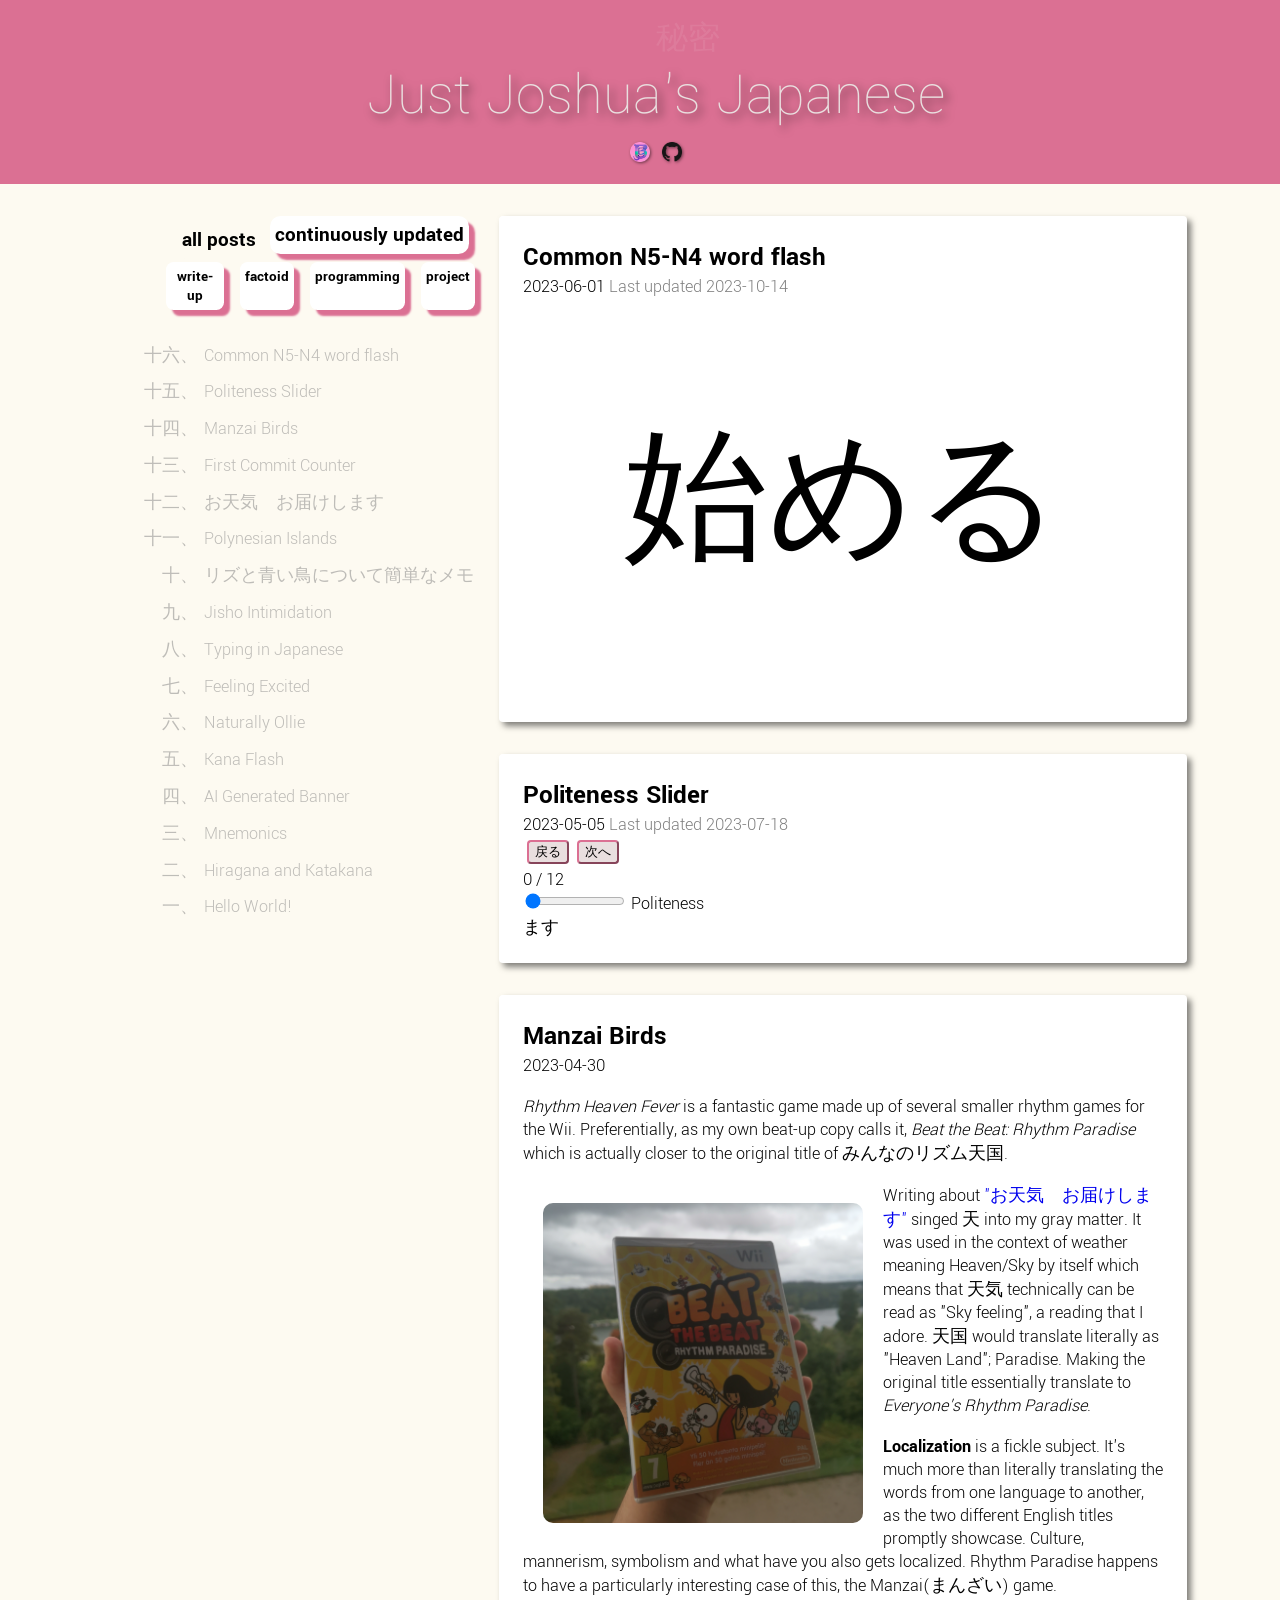
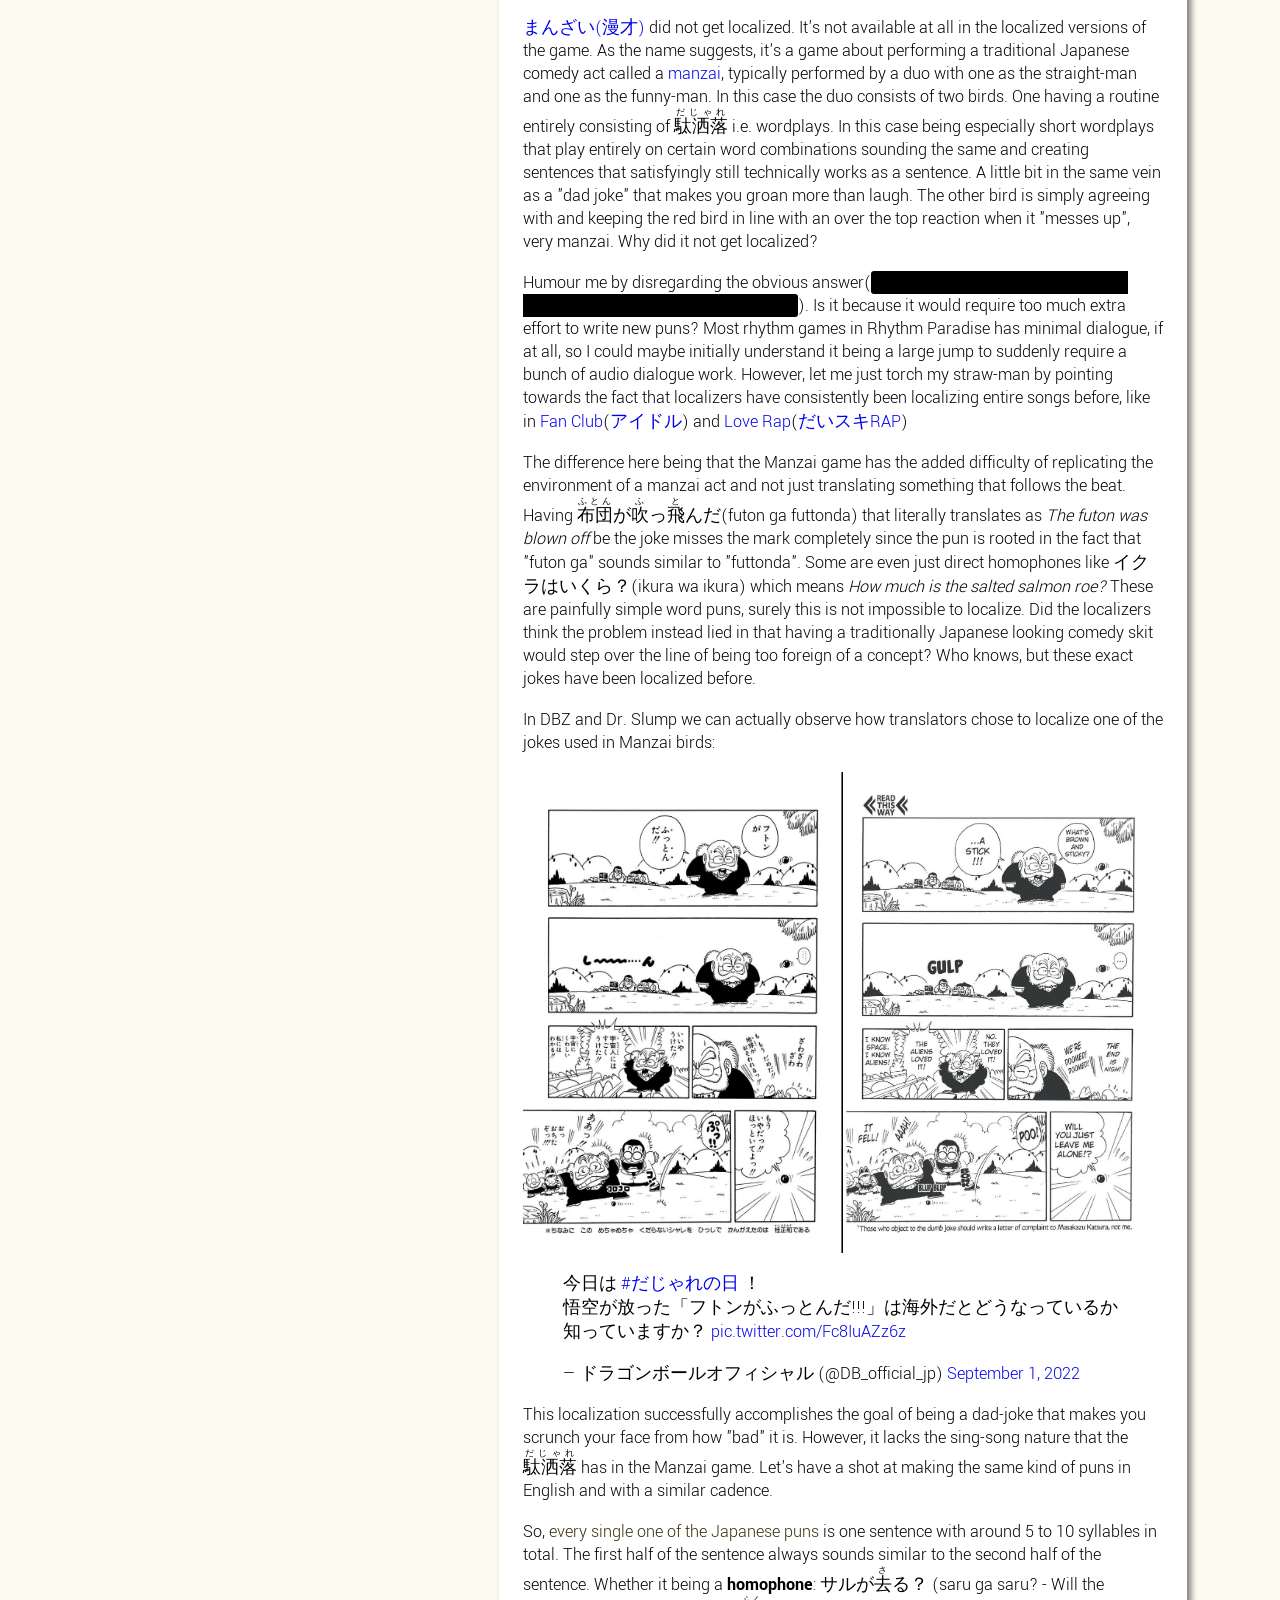
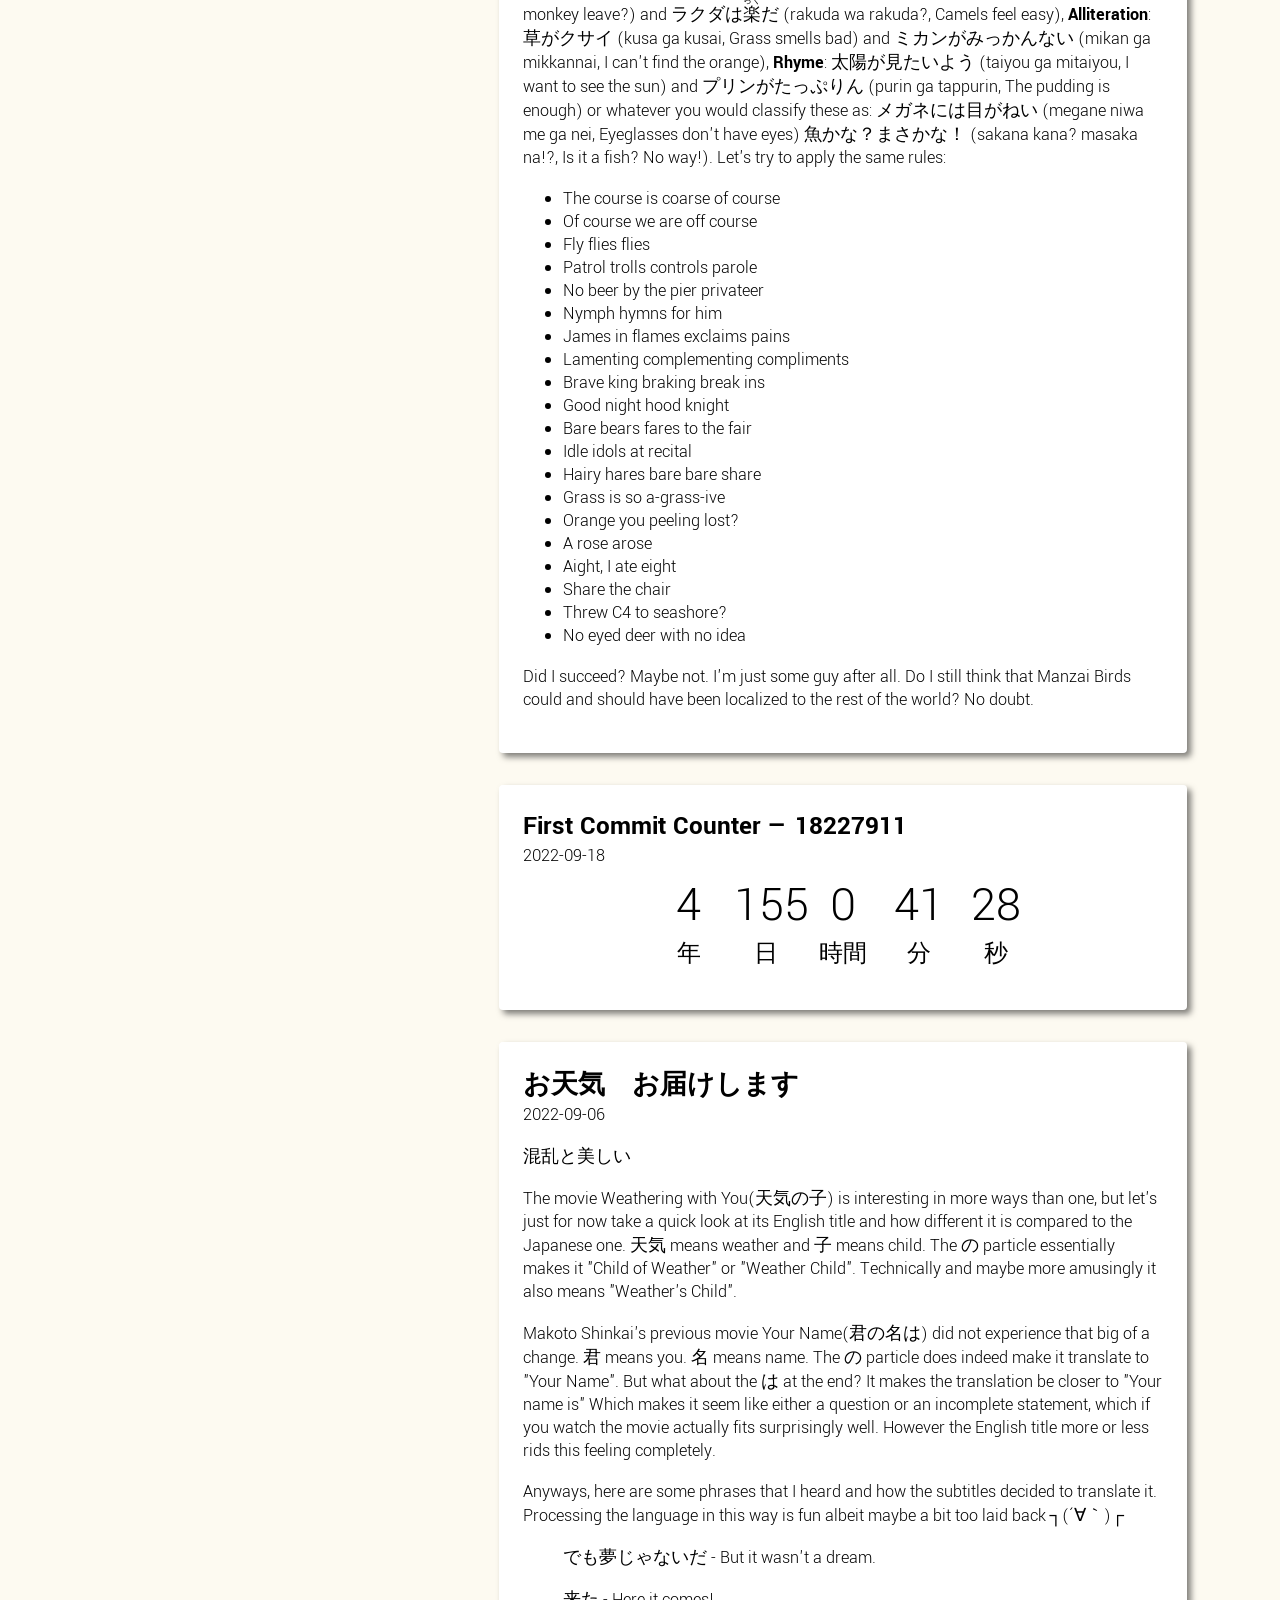
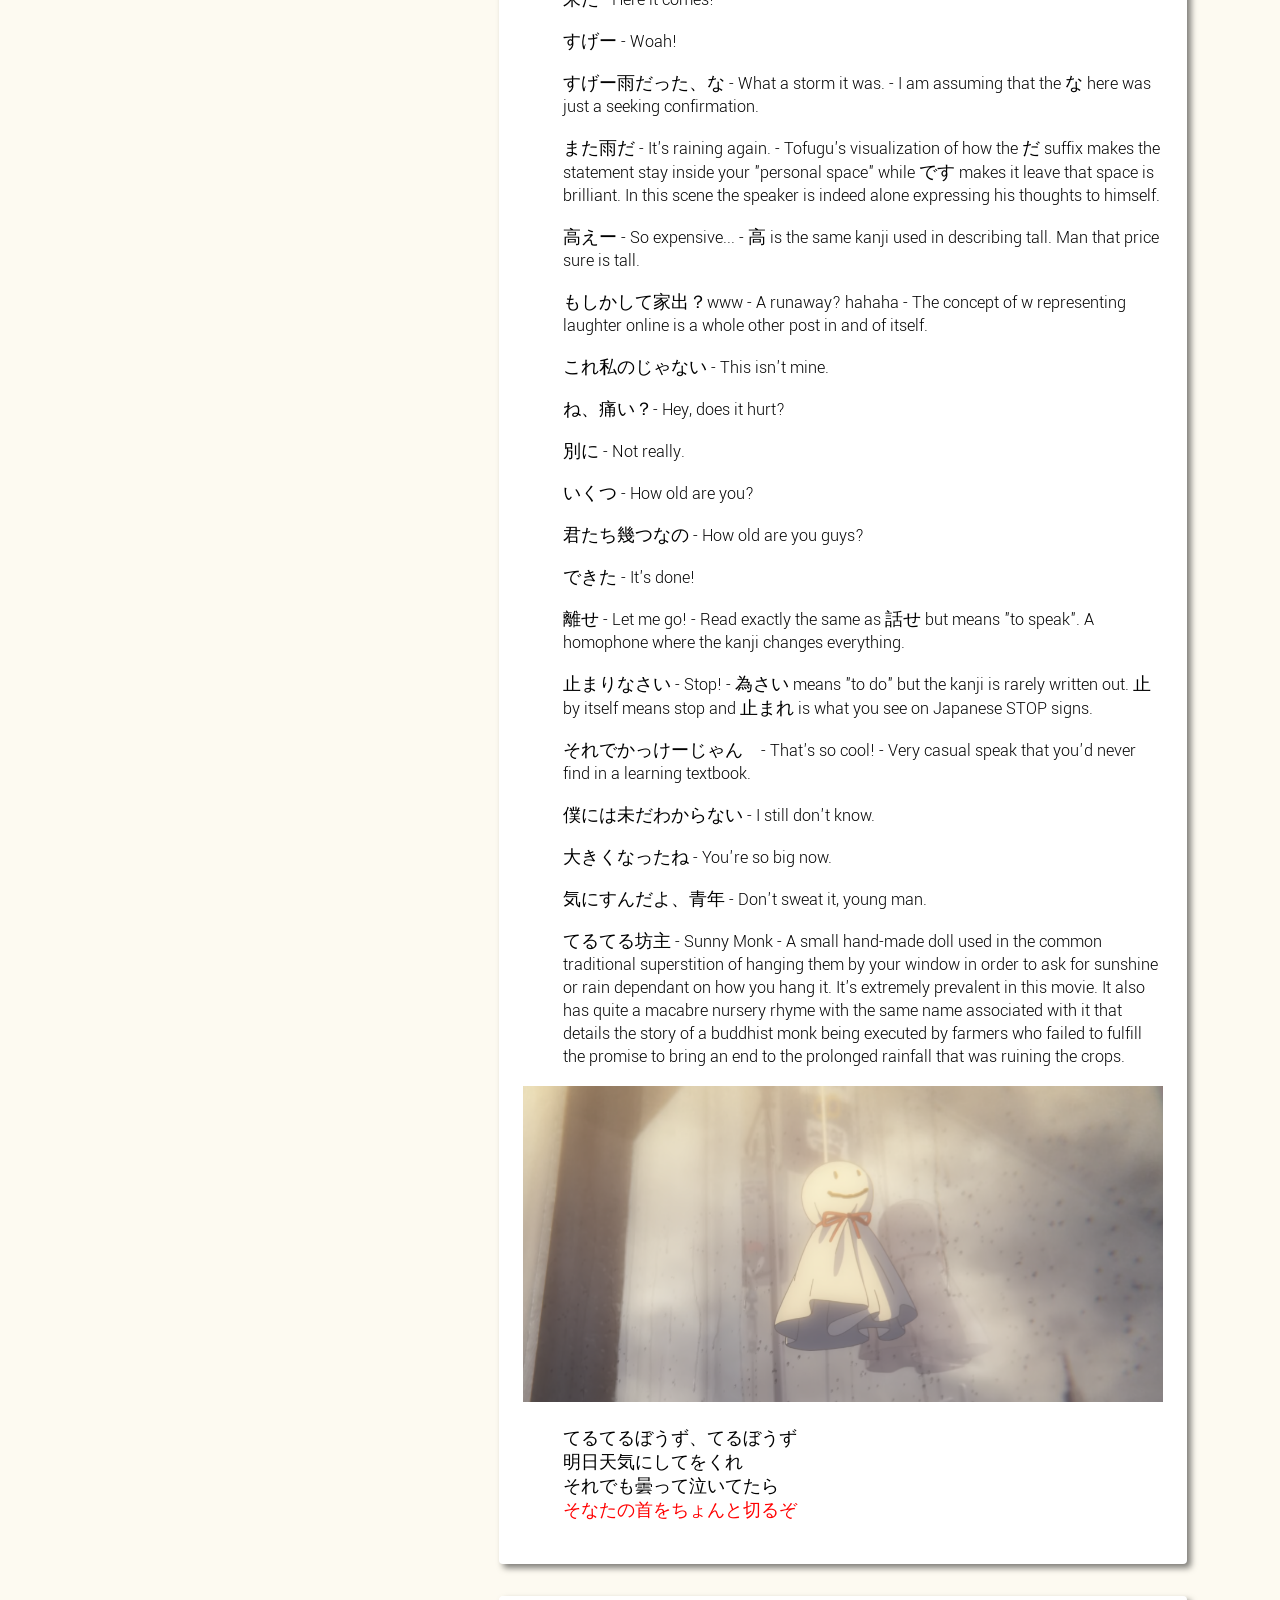
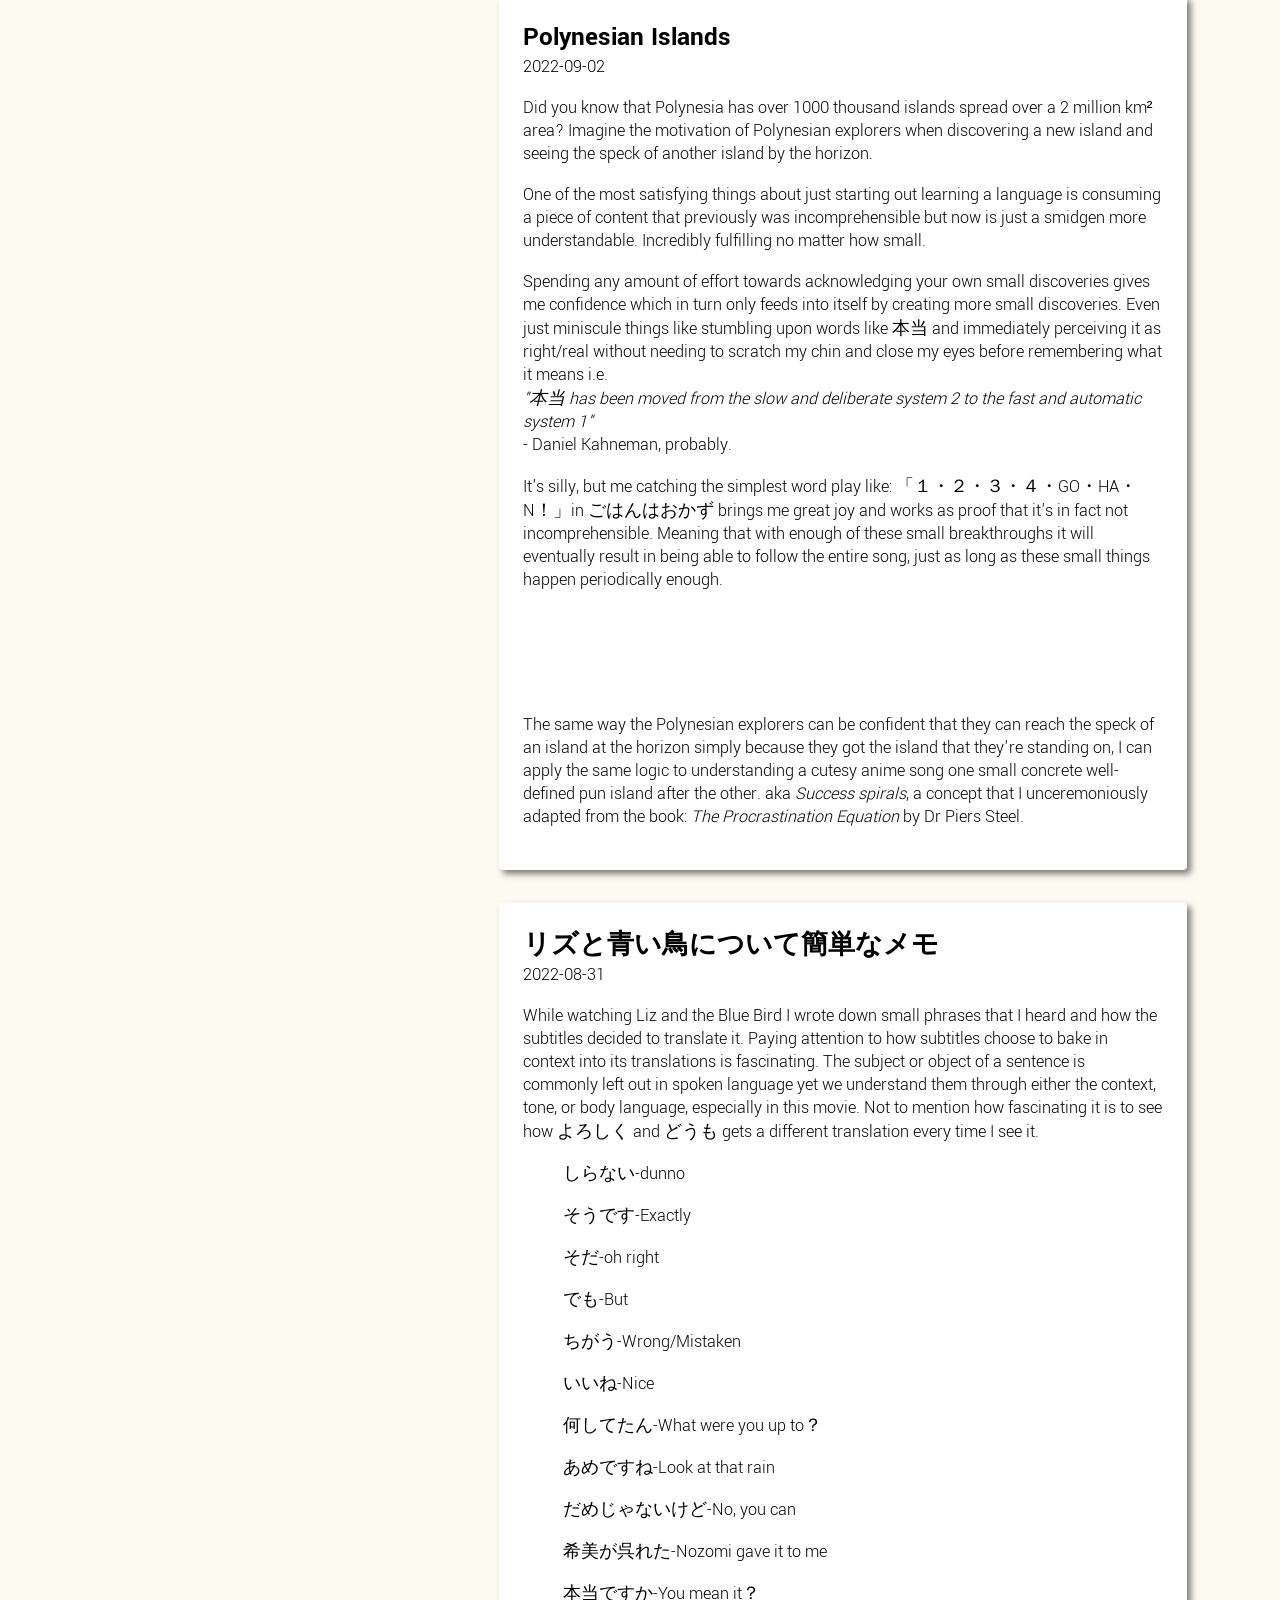
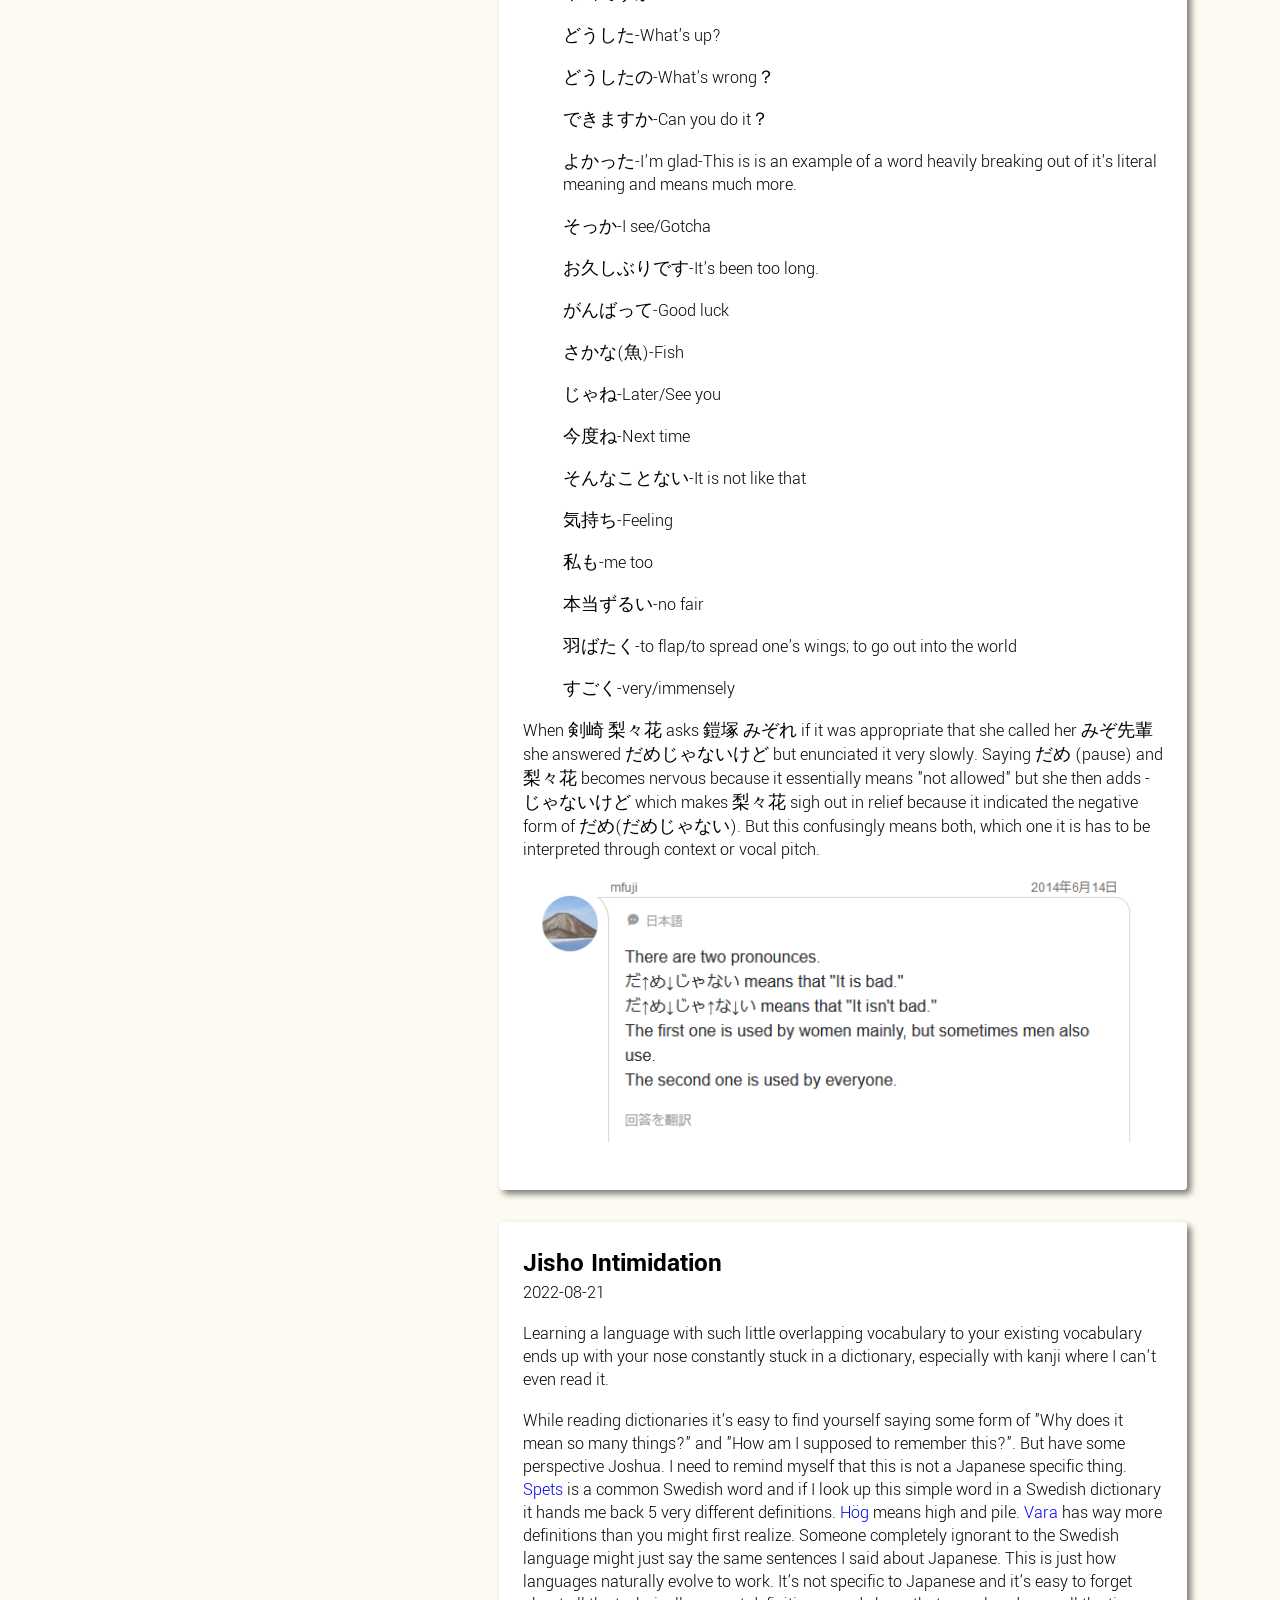
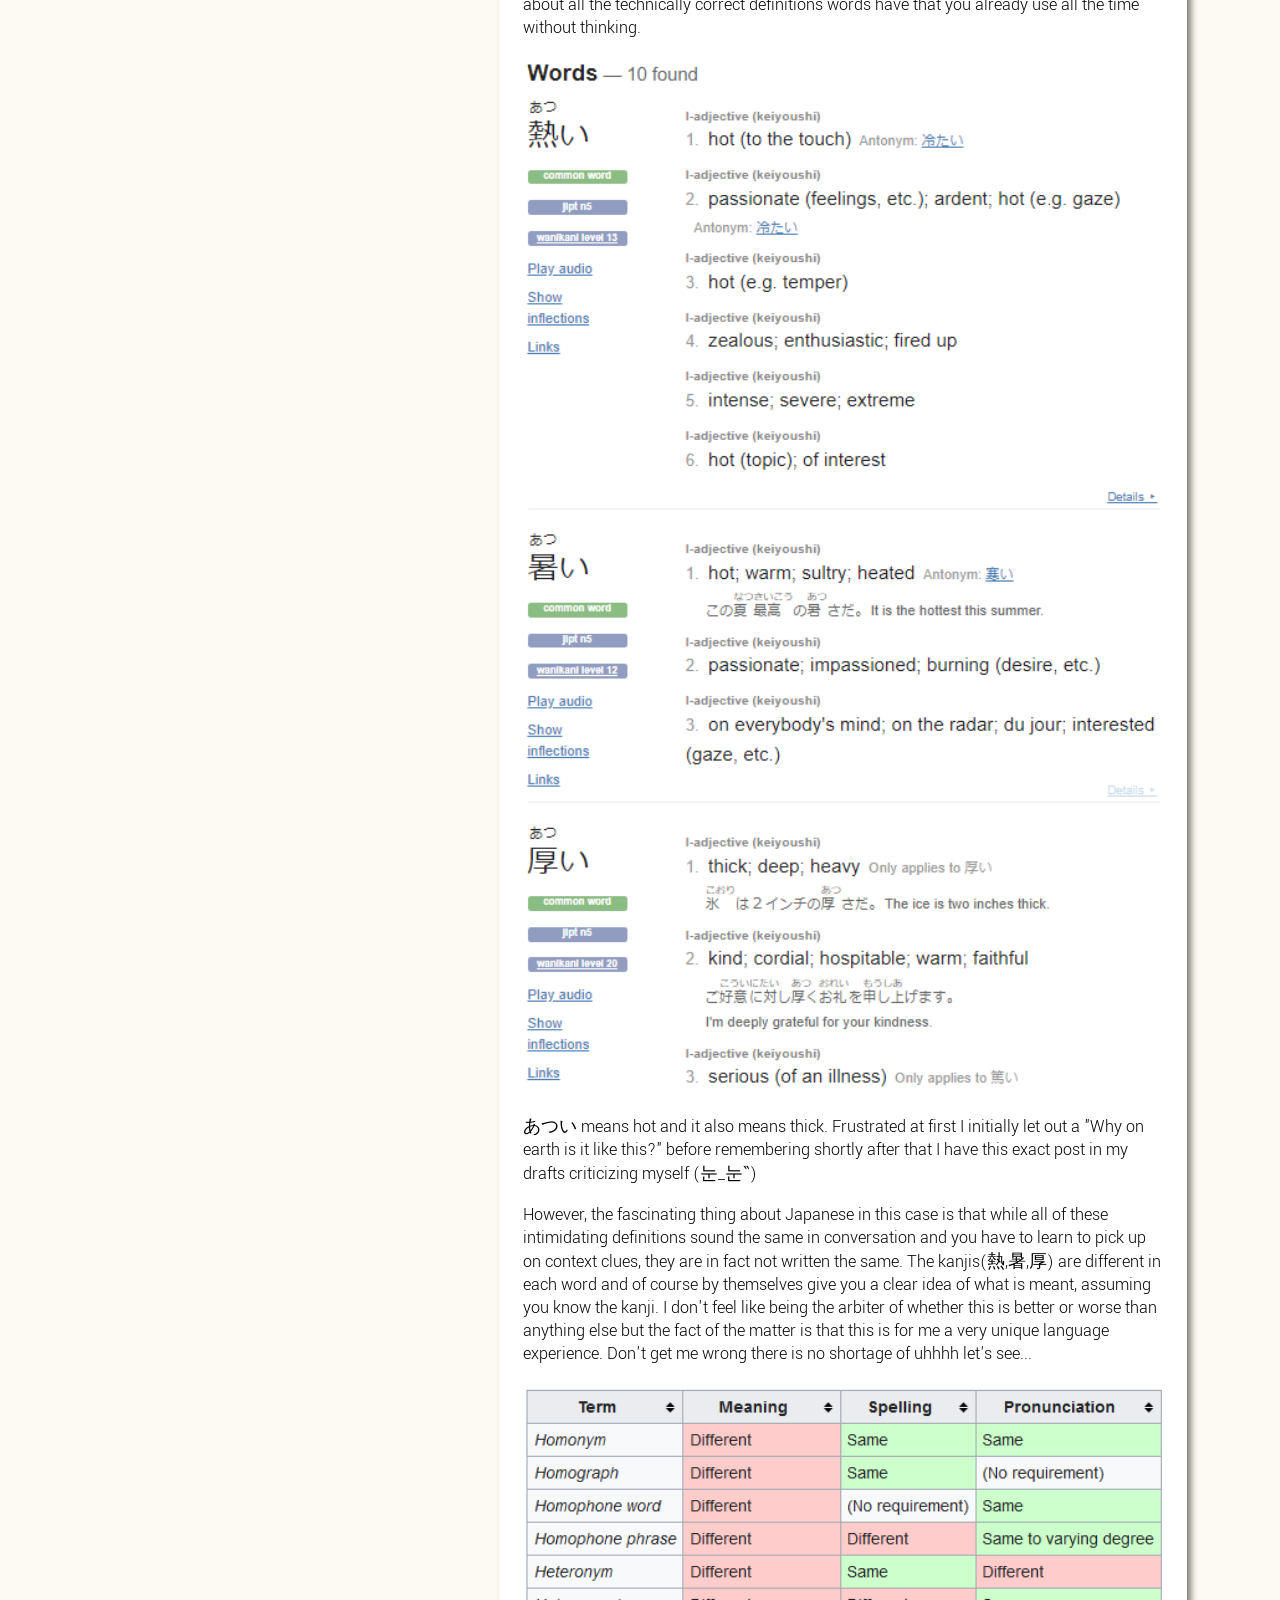
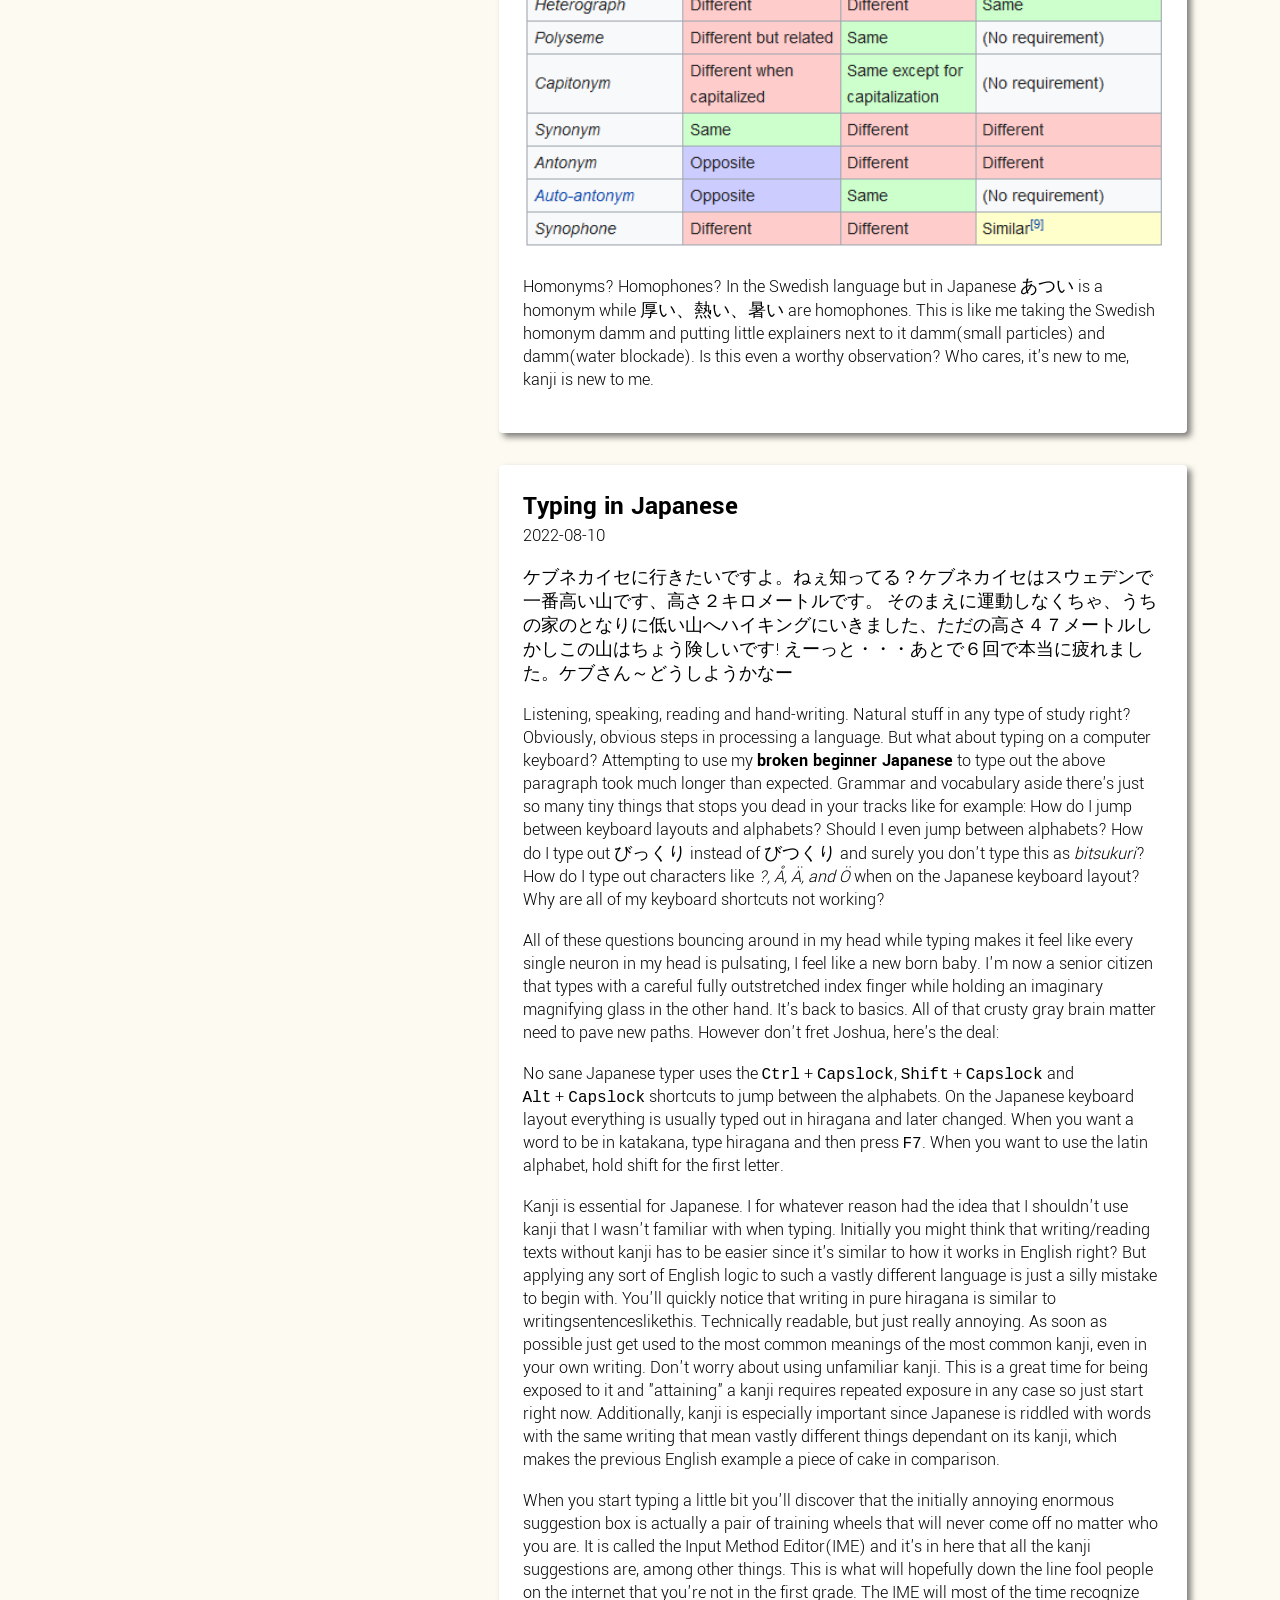
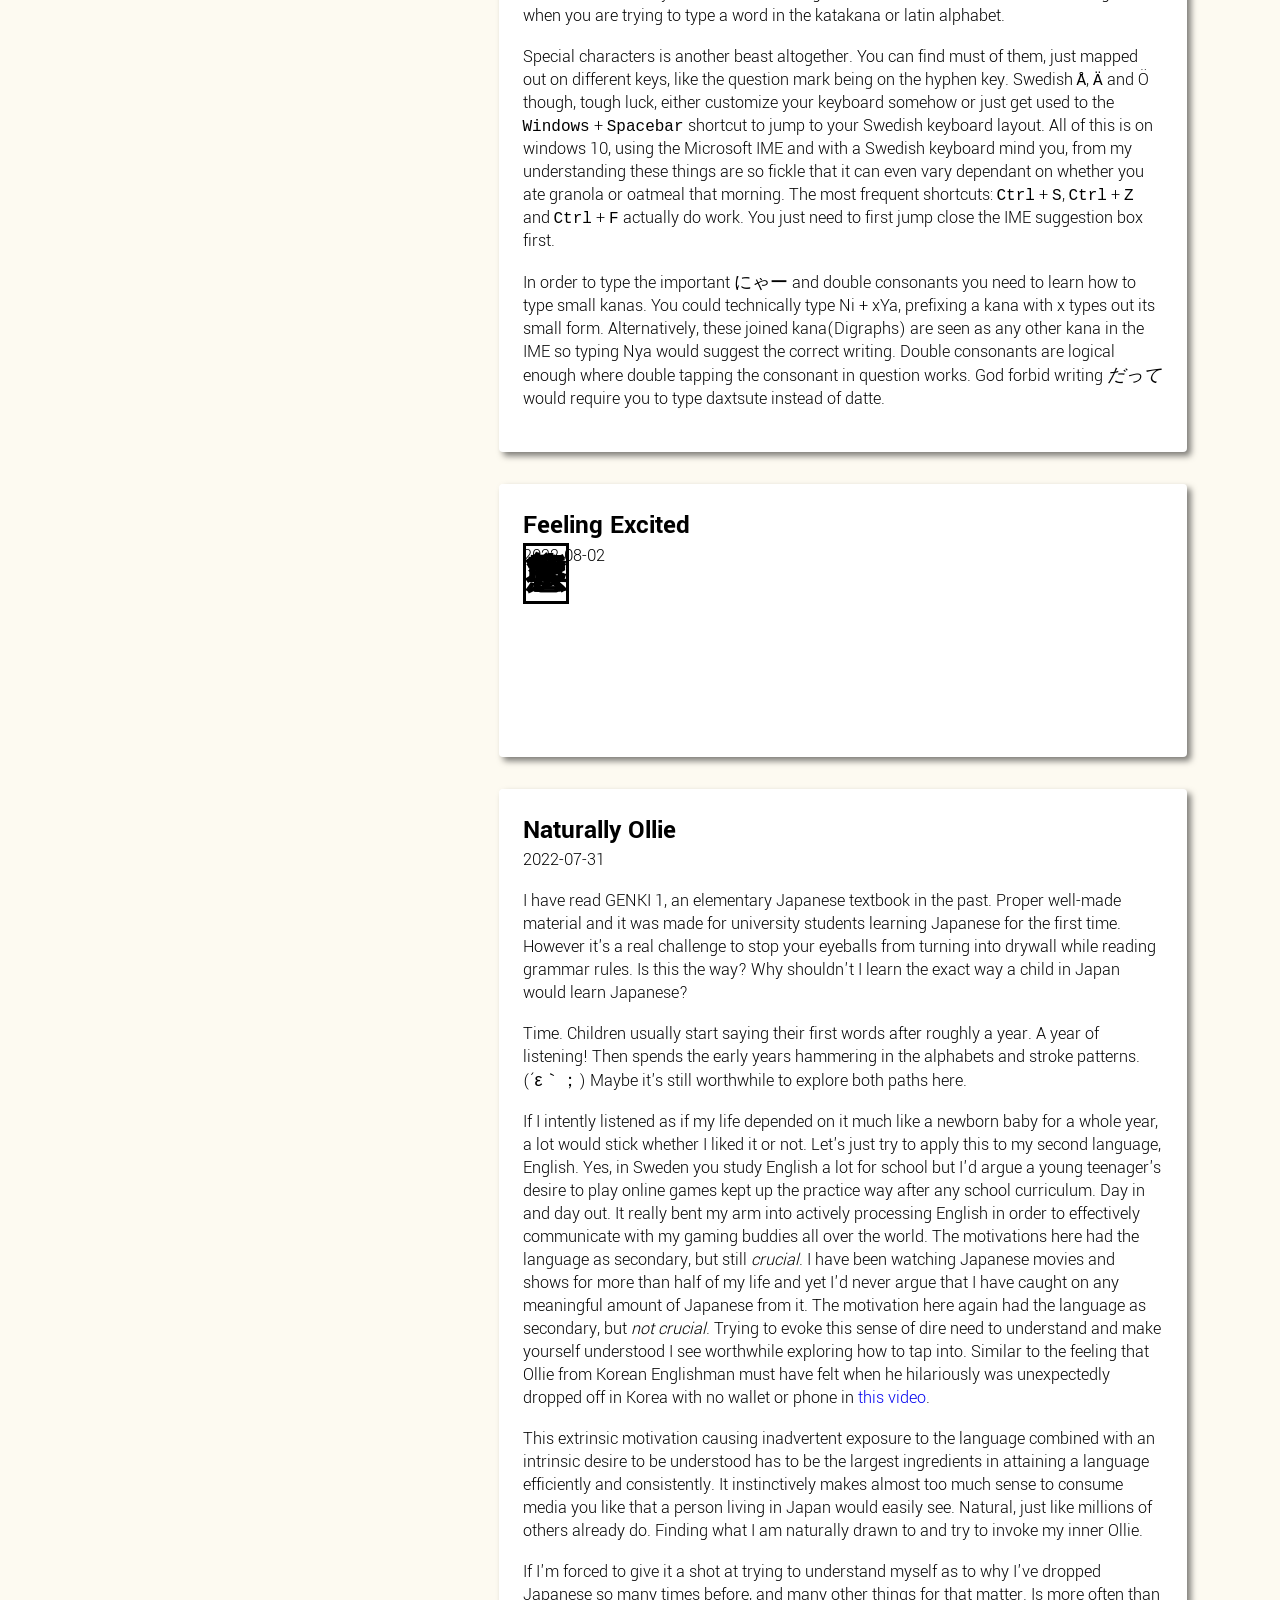
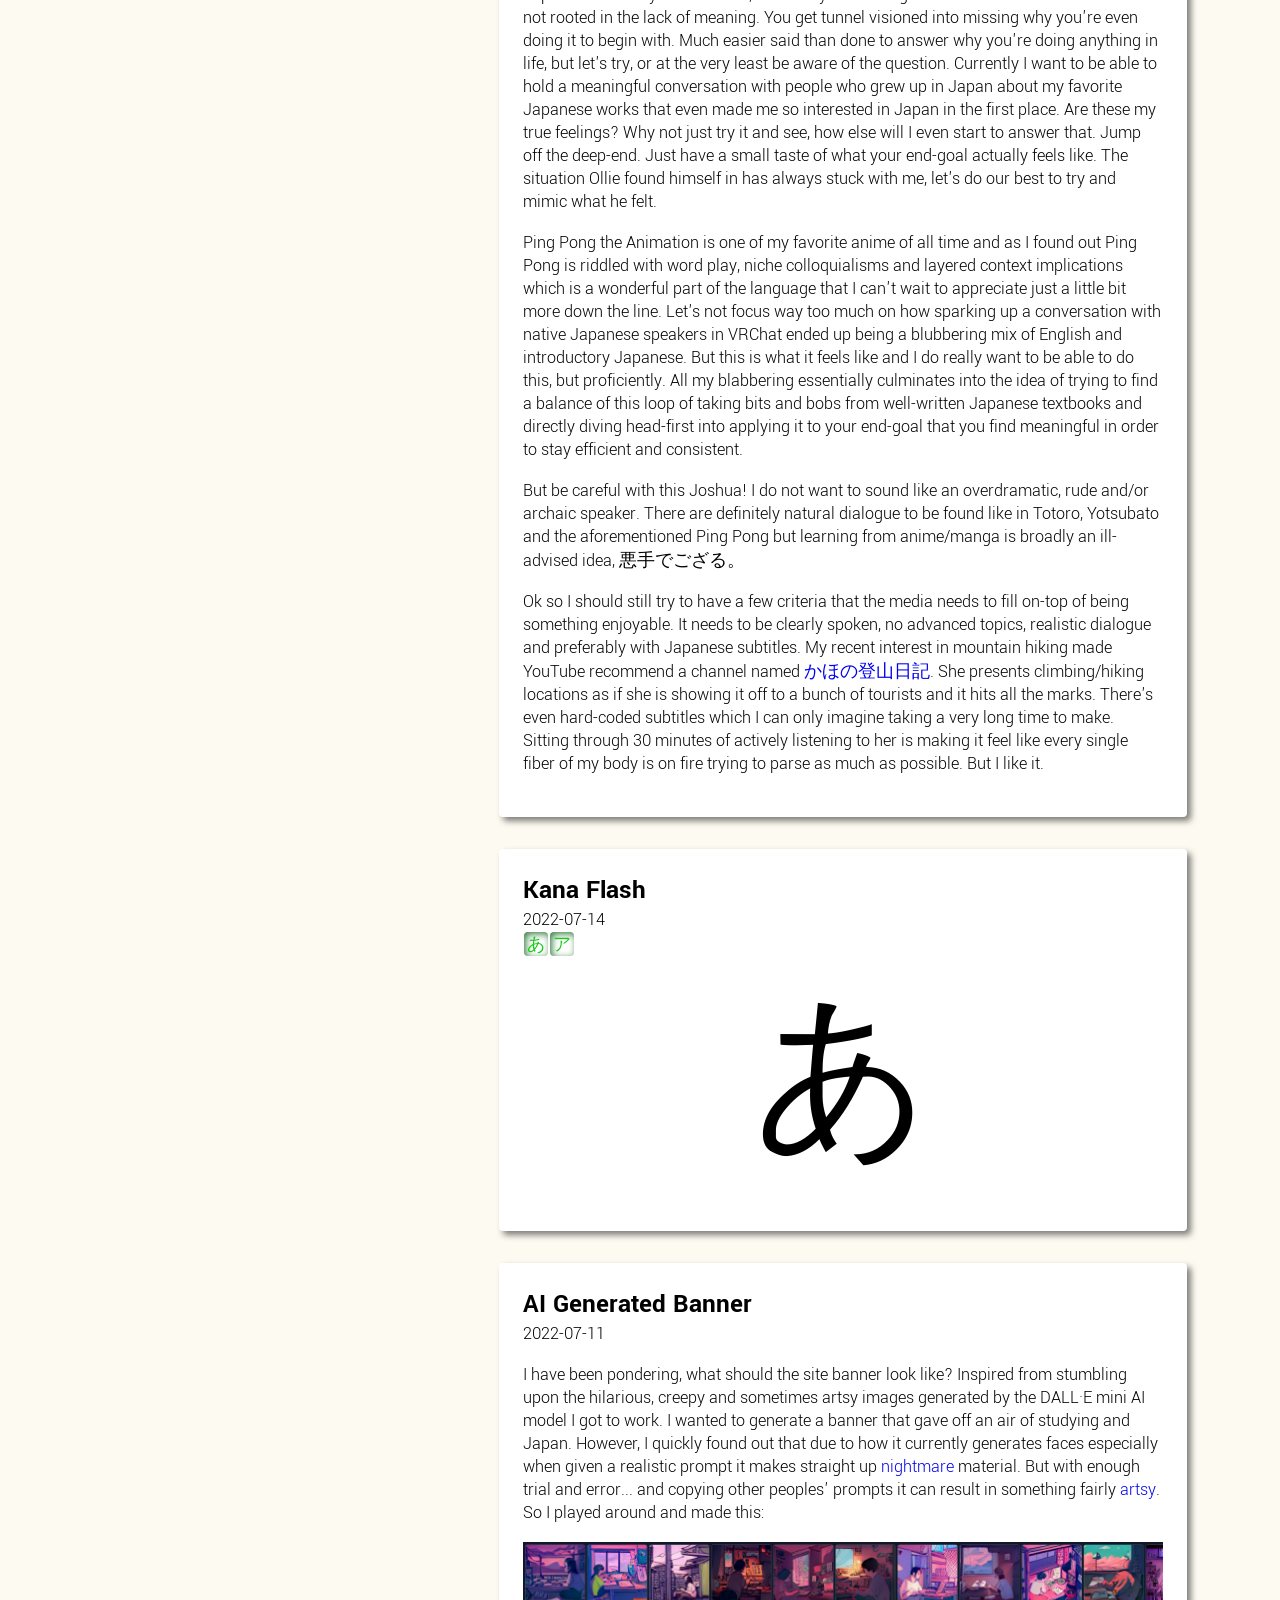
==== index.html @ 513887d6 "-words" ====
<!DOCTYPE html>
<html lang="en">
<head>
    <meta charset="UTF-8">
    <meta http-equiv="X-UA-Compatible" content="IE=edge">
    <meta name="viewport" content="width=device-width, initial-scale=1.0">
    <meta name="author" content="Joshua Bäckström">
    <meta name="description" content="Joshua Bäckström's blog posts about programming and Japanese">
    <title>Just Joshua's Japanese</title>
    <link rel="preconnect" href="https://fonts.googleapis.com">
    <link rel="preconnect" href="https://fonts.gstatic.com" crossorigin>
    <link href="https://fonts.googleapis.com/css2?family=Yantramanav:wght@100;300&display=swap" rel="stylesheet">
    <script src="js/script.js" defer></script>
    <link rel="stylesheet" href="css/styles.css">
</head>
<body>
    <header>
        <div id="secret-wip-page-redirect-container">
            <a href="pages/wip-post.html" id="secret-wip-page-redirect">秘密</a>
        </div>
        
        <h1>
            Just Joshua's Japanese
        </h1>
        <div class="redirects">
            <div class="portfolio-redirect redirect">
                <a href="https://www.joshuabackstrom.com/" target="_blank">
                    <img src="images/icons/portfolio-icon-32x32.png" alt="the icon that redirects to my personal website">
                    <img src="images/icons/portfolio-icon-Light-32x32.png" alt="the icon that redirects to my personal website when hovered">
                </a>
            </div>
            <div class="github-redirect redirect">
                <a href="https://github.com/frumsrekovni/just-joshuas-japanese" target="_blank">
                    <img src="images/icons/GitHub-Mark-64px.png" alt="github logo that redirects to the website's repo"/> 
                    <img src="images/icons/GitHub-Mark-Light-64px.png" alt="github logo when hovered that redirects to the website's repo"/>
                </a>
            </div>
        </div>
        <div id="header-celebration-new-years">
        </div>
    </header>
    <div class="main-site-container">
        <aside class="sidebar">
            <div class="sidebar-options">
                <h3 id="sidebar-option-all-posts" class="sidebar-option-selected" >all posts</h3>
                <h3 id="sidebar-option-continuously-updated" class="">continuously updated</h3>
            </div>
            <div class="smaller-sidebar-options">
                <h3 class="">write-up</h3>
                <h3 class="">factoid</h3>
                <h3 class="">programming</h3>
                <h3>project</h3>
            </div>
            <ol reversed>
                <li class="sidebar-redirect continuously-updated-sidebar-redirect">
                    <a href="#post16">Common N5-N4 word flash</a>    
                </li>
                <li class="sidebar-redirect continuously-updated-sidebar-redirect">
                    <a href="#post15">Politeness Slider</a>    
                </li>
                <li class="sidebar-redirect">
                    <a href="#post14" >Manzai Birds</a>    
                </li>
                <li class="sidebar-redirect">
                    <a href="#post13" >First Commit Counter</a>    
                </li>
                <li class="sidebar-redirect">
                    <a href="#post12" >お天気　お届けします</a>    
                </li>
                <li class="sidebar-redirect">
                    <a href="#post11" >Polynesian Islands</a>
                </li>
                <li class="sidebar-redirect">
                    <a href="#post10" >リズと青い鳥について簡単なメモ</a>    
                </li>
                <li class="sidebar-redirect">
                    <a href="#post9" >Jisho Intimidation</a>    
                </li>
                <li class="sidebar-redirect">
                    <a href="#post8" >Typing in Japanese</a>    
                </li>
                <li class="sidebar-redirect">
                    <a href="#post7" >Feeling Excited</a>    
                </li>
                <li class="sidebar-redirect">
                    <a href="#post6" >Naturally Ollie</a>    
                </li>
                <li class="sidebar-redirect">
                    <a href="#post5" >Kana Flash</a>    
                </li>
                <li class="sidebar-redirect">
                    <a href="#post4">AI Generated Banner</a>    
                </li>
                <li class="sidebar-redirect">
                    <a href="#post3">Mnemonics</a>    
                </li>
                <li class="sidebar-redirect">
                    <a href="#post2">Hiragana and Katakana</a>    
                </li>
                <li class="sidebar-redirect">
                    <a href="#post1">Hello World!</a>    
                </li>
            </ol>
        </aside>
        <section class="main">
            <!-- 
            <article id="postXX" class="blog-post">
                <h2>Blog post title</h2>
                <time class="date" datetime="YYYY-MM-DD">YYYY-MM-DD</time>
                <article>
                    <p>
                    </p>
                    <p>
                    </p>
                    <p>
                    </p>
                    <p>
                    </p>
                </article>
            </article> 
        -->
        <!-- 
            All the articles are tagged in order to filter them. They are:
            continuously-updated: self-explanatory
            write-up: A more traditional column in a paper. I have a subject. A point. A conclusion. and it has gone through revisions.
            taking-notes: A off-hand scribble while watching/reading/observing something
            programming-post: A self-contained programming project that I don't want to put in its own repo with a Japanese flair.
         -->
            <article id="post16" class="blog-post continuously-updated">
                <h2>Common N5-N4 word flash</h2>
                <time class="date" datetime="">2023-06-01</time>
                <time class="date date-last-updated" datetime="2023-06-01">Last updated 2023-10-14</time>
                <article>
                    <div id="flash-square-common-words" onclick="flashSquareCommonWordClick()">
                        <div id="flash-square-common-word">始める</div>
                        <div id="flash-square-common-word-answer">始める はじめる Start<br>いつ始めるつもりですか いつはじめるつもりですか When are you going to start?<br>問題はいつ始めるかだ もんだいはいつはじめるかだ The question is when to start<br>彼は私たちに始めるように合図した かれはわたしたちにはじめるようにあいずした He gave us the signal to start</div>
                    </div>
                </article>
            </article>
            <article id="post15" class="blog-post continuously-updated">
                <h2>Politeness Slider</h2>
                <time class="date" datetime="2023-05-05">2023-05-05</time>
                <time class="date date-last-updated" datetime="2023-05-07">Last updated 2023-07-18</time>
                <article>
                    <!-- This idea is that a sentence will expand/shrink depending on how the politeness slider setting.
                        For example です evolving into でございます
                    -->
                    <div>
                        <!-- print the value currently of the politeness-input-slider -->
                        <div class="politeness-slider-buttons">
                            <button id="politeness-slider-button-prev">戻る</button>
                            <button id="politeness-slider-button-next">次へ</button>
                        </div>
                        <div class="politeness-slider-index">
                            <span id="politeness-slider-index-current">-</span>
                            /
                            <span id="politeness-slider-index-total">-</span>
                        </div>
                        <input type="range" id="politeness-input-slider" name="politeness slider"
                            min="0" max="4" value="0" step="1">
                        <label for="volume">Politeness</label>
                        <div id="dynamic-politeness-div">
                        
                        </div>
                    </div>
                </article>
            </article>
            <article id="post14" class="blog-post write-up">
                <h2>Manzai Birds</h2>
                <time class="date" datetime="2023-04-30">2023-04-30</time>
                <article>
                    <p>
                        <i>Rhythm Heaven Fever</i> is a fantastic game made up of several smaller rhythm games for the Wii.
                        Preferentially, as my own beat-up copy calls it, <i>Beat the Beat: Rhythm Paradise</i>
                        which is actually closer to the original title of みんなのリズム天国.
                    </p>
                    <img id="my-copy-of-game" src="images/50galnaminispel.jpg" alt="me holding my copy of beat the beat rhythm paradise on my balcony">
                    <p>
                        Writing about <a href="#post12">"お天気　お届けします"</a> singed 天 into my gray matter. It was used in the context of weather meaning Heaven/Sky by itself which means that 天気 technically can be read as "Sky feeling", a reading that I adore.
                        天国 would translate literally as "Heaven Land"; Paradise. Making the original title essentially translate to 
                        <i>Everyone's Rhythm Paradise</i>.
                    </p>
                    <p>
                        <b>Localization</b> is a fickle subject. It's much more than literally translating the words from one language to another, as the two different English titles promptly showcase. Culture, mannerism, symbolism and what have you 
                        also gets localized. Rhythm Paradise happens to have a particularly interesting case of this, the Manzai(まんざい) game.
                    </p>
                    <p>
                    <a href="https://www.youtube.com/watch?v=xdcKicUYVek" target="_blank" title="youtube video showing the まんざい game">まんざい(漫才)</a> did not get localized.
                    It's not available at all in the localized versions of the game. As the name suggests, it's a game about performing a traditional Japanese comedy act called a <a href="https://en.wikipedia.org/wiki/Manzai" target="_blank" title="wikipedia article about Manzai">manzai</a>, typically performed by a duo with one as the straight-man and one as the funny-man. In this case the duo consists of two birds. One having a routine entirely consisting of <ruby>駄洒落<rp>(</rp><rt>だじゃれ</rt><rp>)</rp></ruby> i.e. wordplays. In this case being especially short wordplays that play entirely on certain word combinations sounding the same and creating sentences that satisfyingly still technically works as a sentence. A little bit in the same vein as a "dad joke" that makes you groan more than laugh.

                    The other bird is simply agreeing with and keeping the red bird in line with an over the top reaction when it "messes up",
                    very manzai. Why did it not get localized?

                    </p>
                    <p>
                        Humour me by disregarding the obvious answer(<span id="obvious-answer-censored" title="Occam's razor">localization team has to split a high-school teacher's pizza budget 10-ways</span>). Is it because it would require too much extra effort to write new puns? 
                        Most rhythm games in Rhythm Paradise has minimal dialogue, if at all, so I could maybe initially understand it being a large jump to suddenly require
                        a bunch of audio dialogue work.
                        However, let me just torch my straw-man by pointing towards the fact that localizers have consistently been localizing entire songs before, like in
                        <a href="https://youtu.be/DNbvktlB0gU?t=14" target="_blank">Fan Club</a>(<a href="https://youtu.be/dG5Ay5ilEYY?t=96" target="_blank">アイドル</a>)
                        and <a href="https://youtu.be/RyufS6ixOHM?t=25" target="_blank">Love Rap</a>(<a href="https://youtu.be/j2LWHMX8a4c?t=21" target="_blank">だいスキRAP</a>)
                        
                    
                    </p>
                    
                    <p>
                        The difference here being that the Manzai game has the added difficulty of replicating the environment of a 
                        manzai act and not just translating something that follows the beat.
                        Having <ruby>布団<rp>(</rp><rt>ふとん</rt><rp>)</rp></ruby>が<ruby>吹<rp>(</rp><rt>ふ</rt><rp>)</rp></ruby>っ<ruby>飛<rp>(</rp><rt>と</rt><rp>)</rp></ruby>んだ(futon ga futtonda) that literally translates as <i>The futon was blown off</i> be the joke misses the mark completely
                        since the pun is rooted in the fact that "futon ga" sounds similar to "futtonda".
                        Some are even just direct homophones like イクラはいくら？(ikura wa ikura) which means <i>How much is the salted salmon roe?</i>
                        These are painfully simple word puns, surely this is not impossible to localize. Did the localizers think the problem instead lied in that having a traditionally Japanese looking comedy skit would step over the line of being too foreign of a concept? Who knows, but these exact jokes have been localized before.
                    </p>
                    <p>
                        In DBZ and Dr. Slump we can actually observe how translators chose to localize one of the jokes used in Manzai birds:
                        <div class="joke-comparison-in-dragonball">
                            <img  src="images/futongafuttonda.png" alt="a panel from dbz that makes a joke that goes フトンがふっとんだ！！">
                            <img  src="images/whatbrownandsticky.jpg" alt="a panel from dbz that makes a joke that goes what's brown and sticky? a stick!!!">
                        </div>
                        <blockquote class="twitter-tweet"><p lang="ja" dir="ltr">今日は <a href="https://twitter.com/hashtag/%E3%81%A0%E3%81%98%E3%82%83%E3%82%8C%E3%81%AE%E6%97%A5?src=hash&amp;ref_src=twsrc%5Etfw">#だじゃれの日</a> ！<br>悟空が放った「フトンがふっとんだ!!!」は海外だとどうなっているか知っていますか？ <a href="https://t.co/Fc8IuAZz6z">pic.twitter.com/Fc8IuAZz6z</a></p>&mdash; ドラゴンボールオフィシャル (@DB_official_jp) <a href="https://twitter.com/DB_official_jp/status/1565250355100655616?ref_src=twsrc%5Etfw">September 1, 2022</a></blockquote> <script async src="https://platform.twitter.com/widgets.js" charset="utf-8"></script>
                        This localization successfully accomplishes the goal of being a dad-joke that makes you scrunch your face from how "bad" it is. However, it lacks the sing-song nature that the <ruby>駄洒落<rp>(</rp><rt>だじゃれ</rt><rp>)</rp></ruby> has in the Manzai game.
                        Let's have a shot at making the same kind of puns in English and with a similar cadence.
                    </p>
                    <p>
                        So, <span id="all-jp-dajare-manzai" title="【布団が吹っ飛んだ】、【ミカンがみっかんない】、【お金はおっかねい】、【雨ってあめえ】、【ラクダは楽だ】、【梅ってうめい】、【紅茶を凍っちゃう】、【カエルが振り返る】、【カレーが辛れい】、【思いのほか重い】、【遅れず来ておくれ】、【トイレに行っといれ】、【相手に逢いて】、【イクラはいくら？】、【草がクサイ】、【廊下で語ろうか？】、【プリンがたっぷりん】、【チャイナに行っちゃいな】、【スイカは安いか？】、【イカが怒った】、【タイに行きたい！】、【トナカイは大人かい？】、【サルが去る？】、【サイを見なさい！】、【鯛が食べたい！】、【太陽が見たいよう】、【メガネには目がねい】、【鶏肉が取りにくい 】、【魚かな？まさかな！】">every single one of the Japanese puns</span> is one sentence with around 5 to 10 syllables in total.
                        The first half of the sentence always sounds similar to the second half of the sentence.
                        Whether it being a <b>homophone</b>: サルが<ruby>去<rp>(</rp><rt>さ</rt><rp>)</rp></ruby>る？ (saru ga saru? - Will the monkey leave?) and ラクダは<ruby>楽<rp>(</rp><rt>らく</rt><rp>)</rp></ruby>だ (rakuda wa rakuda?, Camels feel easy),
                        <b>Alliteration</b>: 草がクサイ (kusa ga kusai, Grass smells bad) and ミカンがみっかんない (mikan ga mikkannai, I can't find the orange),
                        <b>Rhyme</b>: 太陽が見たいよう (taiyou ga mitaiyou, I want to see the sun) and プリンがたっぷりん (purin ga tappurin, The pudding is enough)
                        or whatever you would classify these as: メガネには目がねい (megane niwa me ga nei, Eyeglasses don't have eyes) 
                        魚かな？まさかな！ (sakana kana? masaka na!?, Is it a fish? No way!). 
                        Let's try to apply the same rules: <br>
                        <ul>
                            <li>The course is coarse of course</li>
                            <li>Of course we are off course</li>
                            <li>Fly flies flies</li>
                            <li>Patrol trolls controls parole</li>
                            <li>No beer by the pier privateer</li>
                            <li>Nymph hymns for him</li>
                            <li>James in flames exclaims pains</li>
                            <li>Lamenting complementing compliments</li>
                            <li>Brave king braking break ins</li>
                            <li>Good night hood knight</li>
                            <li>Bare bears fares to the fair</li>
                            <li>Idle idols at recital</li>
                            <li>Hairy hares bare bare share</li>
                            <li>Grass is so a-grass-ive</li>
                            <li>Orange you peeling lost?</li>
                            <li>A rose arose</li>
                            <li>Aight, I ate eight</li>
                            <li>Share the chair</li>
                            <li>Threw C4 to seashore?</li>
                            <li>No eyed deer with no idea</li>
                        </ul>
                    </p>
                    <p>
                        Did I succeed? Maybe not. I'm just some guy after all. Do I still think that Manzai Birds could and should have been localized to the rest of the world? No doubt.
                    </p>
                </article>
            </article>
            <input type="checkbox" id="countdown-toggle">  <!--Such an ugly solution since it is outside of the main article. -->
            <article id="post13" title="My first Git commit to the Just Joshua's Japanese blog was the 4th of July 2022 at 22:37 CEST" class="blog-post" onclick="resizeCounter()">
                <h2>First Commit Counter —  <span id="seconds-to-anniversary" ></span></h2>
                <time class="date" datetime="2022-09-18">2022-09-18</time>
                <article>
                    <div class="main-countdown-container">
                        <div id="years-countdown" class="countdown-container">
                            <div id="years-number"></div>
                            <span>年</span>
                        </div>
                        <div id="days-countdown" class="countdown-container">
                            <div id="days-number"></div>
                            <span>日</span>
                        </div>
                        <div id="hours-countdown" class="countdown-container">
                            <div id="hours-number"></div>
                            <span>時間</span>
                        </div>
                        <div id="minutes-countdown" class="countdown-container">
                            <div id="minutes-number"></div>
                            <span>分</span>
                        </div>
                        <div id="seconds-countdown" class="countdown-container">
                            <div id="seconds-number"></div>
                            <span>秒</span>
                        </div>
                    </div>
                    <div id="firework-celebration-show">
                    </div>
                </article>
            </article>
            <article id="post12" class="blog-post write-up">
                <h2>お天気　お届けします</h2>
                <time class="date" datetime="2022-09-06">2022-09-06</time>
                <article>
                    <p>
                        混乱と美しい
                    </p>
                    <p>
                        The movie Weathering with You(天気の子) is interesting in more ways than one,
                        but let's just for now take a quick look at its English title and 
                        how different it is compared to
                        the Japanese one. 天気 means weather and 子 means child.
                        The の particle essentially makes it "Child of Weather"
                        or "Weather Child". Technically and maybe more amusingly 
                        it also means "Weather's Child".
                    </p>
                    <p>
                        Makoto Shinkai's previous movie Your Name(君の名は) did 
                        not experience that big of a change. 君 means you.
                        名 means name. The の particle does indeed make it 
                        translate to "Your Name". But what about the は at the end?
                        It makes the translation be closer to "Your name is"
                        Which makes it seem like either a question or an incomplete
                        statement, which if you watch the movie actually fits surprisingly well.
                        However the English title more or less rids this feeling completely.
                    </p>
                    <p>
                        Anyways, here are some 
                        phrases that I heard and how the subtitles decided
                        to translate it. Processing the language in this way is fun albeit maybe a bit too laid back ┐(´∀｀)┌
                    </p>
                    <p>
                        <ul>でも夢じゃないだ - But it wasn't a dream.</ul>
                        <ul>来た - Here it comes!</ul>
                        <ul>すげー - Woah!</ul>
                        <ul>すげー雨だった、な - What a storm it was. - I am assuming that the な here was just a seeking confirmation.</ul>
                        <ul>また雨だ - It's raining again. - Tofugu's visualization of how the だ suffix
                            makes the statement stay inside your "personal space" while 
                            です makes it leave that space is brilliant. In this scene 
                            the speaker is indeed alone expressing his thoughts to himself.
                        </ul>
                        <ul>高えー - So expensive... - 高 is the same kanji used in describing tall. Man that price sure is tall.</ul>
                        <ul>もしかして家出？www - A runaway? hahaha -  The concept of w representing laughter online is a whole other post in and of itself.</ul>
                        <ul>これ私のじゃない - This isn't mine.</ul>
                        <ul>ね、痛い？- Hey, does it hurt?</ul>
                        <ul>別に - Not really.</ul>
                        <ul>いくつ - How old are you?</ul>
                        <ul>君たち幾つなの - How old are you guys?</ul>
                        <ul>できた - It's done!</ul>
                        <ul>離せ - Let me go! - Read exactly the same as 話せ but means "to speak". A homophone where the kanji changes everything.</ul>
                        <ul>止まりなさい - Stop! - 為さい means "to do" but the kanji is rarely written out. 止 by itself means stop
                            and 止まれ is what you see on Japanese STOP signs.</ul>
                        <ul>それでかっけーじゃん　- That's so cool! - Very casual speak that you'd never find in a learning textbook.</ul>
                        <ul>僕には未だわからない - I still don't know.</ul>
                        <ul>大きくなったね - You're so big now.</ul>
                        <ul>気にすんだよ、青年 - Don't sweat it, young man.</ul>
                        <ul>てるてる坊主 - Sunny Monk - 
                            A small hand-made doll used in the common traditional superstition of hanging them by your window in order to ask for sunshine or rain dependant on how you hang it.
                            It's extremely prevalent in this movie. 
                            It also has quite a macabre nursery rhyme with the same name associated with it
                            that details the story of a buddhist monk being executed by farmers who failed to fulfill the promise 
                            to bring an end to the prolonged rainfall that was ruining the crops.</ul>
                        <img src="images/shine-shine-monk.PNG" alt="picture of a teru teru bozu in weathering with you">
                        <ul>
                            てるてるぼうず、てるぼうず <br>
                            明日天気にしてをくれ<br>
                            それでも曇って泣いてたら<br>
                            <span>そなたの首をちょんと切るぞ</span>
                        </ul>
                    </p>
                </article>
            </article>
            <article id="post11" class="blog-post write-up">
                <h2>Polynesian Islands</h2>
                <time class="date" datetime="2022-09-02">2022-09-02</time>
                <article>
                    <p>
                        Did you know that Polynesia has over 1000 thousand islands spread over a 
                        2 million km² area? Imagine the motivation of Polynesian explorers when discovering a new island and seeing
                        the speck of another island by the horizon.
                    </p>
                    <p>
                        One of the most satisfying things about just starting out learning a language is consuming 
                        a piece of content that previously was incomprehensible but now is just a smidgen more understandable.
                        Incredibly fulfilling no matter how small.
                    </p>
                    <p>
                        Spending any amount of effort towards acknowledging your own small discoveries
                        gives me confidence which in turn only feeds into itself by creating more small discoveries.
                        Even just miniscule things like stumbling upon words like 本当 and immediately perceiving it as right/real without needing
                        to scratch my chin and close my eyes before remembering what it means i.e. <br>
                        <i>"本当 has been moved from the slow and deliberate system 2 to the fast and automatic system 1"</i> <br>
                        - Daniel Kahneman, probably.
                    </p>
                    <p>
                        It's silly, but me catching the simplest word play like:
                        「１・２・３・４・GO・HA・N！」in ごはんはおかず brings me great joy and works as proof that it's in fact not incomprehensible. 
                        Meaning that with enough of these small breakthroughs it will eventually
                        result in being able to follow the entire song, just as long as these small things happen periodically enough.
                    </p>
                    <iframe style="border-radius:12px" src="https://open.spotify.com/embed/track/6Yw1yTceEQ9nvvbyYruGTg?utm_source=generator" width="100%" height="80" frameBorder="0" allowfullscreen="" allow="autoplay; clipboard-write; encrypted-media; fullscreen; picture-in-picture"></iframe>
                    <p>
                        The same way the Polynesian explorers can be confident that they can reach the speck of an island at the horizon simply because they got the island that they're standing on, I can apply the same logic to understanding a cutesy anime song one small concrete well-defined pun island after the other. aka <i>Success spirals</i>, a concept that I unceremoniously adapted from the book: <i>The Procrastination Equation</i> by Dr Piers Steel.
                    </p>
                </article>
            </article>
            <article id="post10" class="blog-post write-up taking-notes">
                <h2>リズと青い鳥について簡単なメモ</h2>
                <time class="date" datetime="2022-08-31">2022-08-31</time>
                <article>
                    <p>
                        While watching Liz and the Blue Bird I wrote down small phrases that I heard and how 
                        the subtitles decided to translate it.
                        Paying attention to how subtitles choose to bake in context into its translations is fascinating.
                        The subject or object of a sentence is commonly left out in spoken language yet we understand
                        them through either the context, tone, or body language, especially in this movie.
                        Not to mention how fascinating it is to see how よろしく and どうも gets a different translation
                        every time I see it.
                    </p>
                    <p>
                        <ul>しらない-dunno</ul>
                        <ul>そうです-Exactly</ul>
                        <ul>そだ-oh right</ul>
                        <ul>でも-But</ul>
                        <ul>ちがう-Wrong/Mistaken</ul>
                        <ul>いいね-Nice</ul>
                        <ul>何してたん-What were you up to？</ul>
                        <ul>あめですね-Look at that rain</ul>
                        <ul>だめじゃないけど-No, you can</ul>
                        <ul>希美が呉れた-Nozomi gave it to me</ul>
                        <ul>本当ですか-You mean it？</ul>
                        <ul>どうした-What's up?</ul>
                        <ul>どうしたの-What's wrong？</ul>
                        <ul>できますか-Can you do it？</ul>
                        <ul>よかった-I'm glad-This is is an example of a word heavily breaking
                            out of it's literal meaning and means much more.</ul>
                        <ul>そっか-I see/Gotcha</ul>
                        <ul>お久しぶりです-It's been too long.</ul>
                        <ul>がんばって-Good luck </ul>
                        <ul>さかな(魚)-Fish</ul>
                        <ul>じゃね-Later/See you</ul>
                        <ul>今度ね-Next time</ul>
                        <ul>そんなことない-It is not like that</ul>
                        <ul>気持ち-Feeling</ul>
                        <ul>私も-me too</ul>
                        <ul>本当ずるい-no fair</ul>
                        <ul>羽ばたく-to flap/to spread one's wings; to go out into the world​</ul>
                        <ul>すごく-very/immensely</ul>
                    </p>
                    <p>
                        When 剣崎 梨々花 asks 鎧塚 みぞれ if it was appropriate that she called
                        her みぞ先輩 she answered だめじゃないけど but enunciated it very slowly.
                        Saying だめ (pause) and 梨々花 becomes nervous because it essentially means "not allowed"
                        but she then adds -じゃないけど which makes 梨々花 sigh out in relief because
                        it indicated the negative form of だめ(だめじゃない). But this 
                        confusingly means both, which one it is has to be interpreted through context
                        or vocal pitch.
                        <img src="images/damejanai.PNG" alt="sda">
                    </p>
                </article>
            </article>
            <article id="post9" class="blog-post write-up">
                <h2>Jisho Intimidation</h2>
                <time class="date" datetime="2022-08-21">2022-08-21</time>
                <article>
                    <p>
                        Learning a language with such little overlapping vocabulary to your existing vocabulary ends up with your nose constantly
                        stuck in a dictionary, especially with kanji where I can't even read it.
                    </p>
                    <p>
                        While reading dictionaries it's easy to find yourself saying some form of "Why does it mean so many things?" and 
                        "How am I supposed to remember this?". But have some perspective Joshua. I need to remind myself that this is not a 
                        Japanese specific thing. <a href="images/spets definition.PNG" target="_blank">Spets</a> is a common Swedish word
                        and if I look up this simple word in a Swedish dictionary it hands me back 
                        5 very different definitions. 
                        <a href="images/hög-definition.PNG" target="_blank">Hög</a> means high and pile.
                        <a href="images/vara många definitioner.PNG" target="_blank">Vara</a> has way more definitions than you might first realize.
                        Someone completely ignorant to the Swedish language might just say the same 
                        sentences I said about Japanese. This is just how languages naturally evolve to work. It's not specific to Japanese 
                        and it's easy to forget about all the technically correct definitions words have that you already use all the time without thinking.
                    </p>
                    <img src="images/atsui-definitions.PNG" alt="Jisho definitions of the Japanese word atsui">
                    <p>  
                        あつい means hot and it also means thick. Frustrated at first I initially let out a "Why on earth is it like this?"
                        before remembering shortly after that I have this exact post in my drafts criticizing myself (눈_눈‶)
                    </p>
                    <p>
                        However, the fascinating thing about Japanese in this case is that while all of these intimidating definitions
                        sound the same in conversation and you have to learn to pick up on context clues, they are in fact not written the same.
                        The kanjis(熱,暑,厚) are different in each word and of course by themselves give you a clear idea of what is meant, assuming you know the kanji.
                        I don't feel like being the arbiter of whether this is better or worse than anything else but the fact of the matter is that this is for me a
                        very unique language experience. Don't get me wrong there is no shortage of uhhhh let's see...
                    </p>
                    <img src="images/homophonesornot.PNG" alt="graph explaining what a homophone is">
                    <p>
                        Homonyms? Homophones? In the Swedish language but in Japanese あつい is a homonym while 厚い、熱い、暑い are homophones.
                        This is like me taking the Swedish homonym damm and putting little explainers next to it damm(small particles) and damm(water blockade).
                        Is this even a worthy observation? Who cares, it's new to me, kanji is new to me.
                    </p>

                </article>
            </article>
            <article id="post8" class="blog-post write-up">
                <h2>Typing in Japanese</h2>
                <time class="date" datetime="2022-08-10">2022-08-10</time>
                <article>
                    <!-- This entire paragraph in japanese should be clickable. When clicked turn into Swedish. Clicked again turn into English. -->
                    <p>
                        ケブネカイセに行きたいですよ。ねぇ知ってる？ケブネカイセはスウェデンで一番高い山です、高さ２キロメートルです。
                        そのまえに運動しなくちゃ、うちの家のとなりに低い山へハイキングにいきました、ただの高さ４７メートルしかしこの山はちょう険しいです!
                        えーっと・・・あとで６回で本当に疲れました。ケブさん～どうしようかなー
                    </p>
                    <p>
                        Listening, speaking, reading and hand-writing. Natural stuff in any type of study right? Obviously, obvious steps in processing a language. But what about typing on a computer keyboard? Attempting to use my <b>broken beginner Japanese</b> to type out the above paragraph took much longer than expected. Grammar and vocabulary aside there's just so many tiny things that stops you dead in your tracks like for example: How do I jump between keyboard layouts and alphabets? Should I even jump between alphabets? How do I type out びっくり instead of びつくり and surely you don't type this as <i>bitsukuri</i>? How do I type out characters like <i>?, Å, Ä, and Ö</i> when on the Japanese keyboard layout? Why are all of my keyboard shortcuts not working?
                    </p>
                    <p>
                        All of these questions bouncing around in my head while typing makes it feel like every single neuron in my head is pulsating, I feel like a new born baby.
                        I'm now a senior citizen that types with a careful fully outstretched index finger
                        while holding an imaginary magnifying glass in the other hand. It's back to basics. All of that crusty gray brain matter
                        need to pave new paths. However don't fret Joshua, here's the deal:
                    </p>
                    <p>
                        No sane Japanese typer uses the <kbd>Ctrl</kbd>&nbsp+&nbsp<kbd>Capslock</kbd>, <kbd>Shift</kbd>&nbsp+&nbsp<kbd>Capslock</kbd> and <kbd>Alt</kbd>&nbsp+&nbsp<kbd>Capslock</kbd> shortcuts to jump between the alphabets.
                        On the Japanese keyboard layout everything is usually typed out in hiragana and later changed. When you want a word to be in katakana, type hiragana and then press <kbd>F7</kbd>.
                        When you want to use the latin alphabet, hold shift for the first letter.
                    </p>
                    <p>
                        Kanji is essential for Japanese. I for whatever reason had the idea that I shouldn't use kanji that I wasn't familiar with when typing. Initially you might think that writing/reading texts without kanji has to be easier since it's similar to how it works in English right? But applying any sort of English logic to such a vastly different language is just a silly mistake to begin with. You'll quickly notice that writing in pure hiragana is similar to writingsentenceslikethis. Technically readable, but just really annoying. As soon as possible just get used to the most common meanings of the most common kanji, even in your own writing. Don't worry about using unfamiliar kanji. This is a great time for being exposed to it and "attaining" a kanji requires repeated exposure in any case so just start right now. Additionally, kanji is especially important since Japanese is riddled with words with the same writing that mean vastly different things dependant on its kanji, which makes the previous English example a piece of cake in comparison.
                    </p>
                    <p>
                        When you start typing a little bit you'll discover that the initially annoying enormous suggestion box is actually a pair of training wheels that will never come off no matter who you are. It is called the Input Method Editor(IME) and it's in here that all the kanji suggestions are, among other things. This is what will hopefully down the line fool people on the internet that you're not in the first grade. The IME will most of the time recognize when you are trying to type a word in the katakana or latin alphabet.
                    </p>
                    <p>
                        Special characters is another beast altogether. You can find must of them, just mapped out on different keys, like the question mark being on the hyphen key. Swedish <kbd>Å</kbd>, <kbd>Ä</kbd> and </kbd>Ö</kbd> though, tough luck, either customize your keyboard somehow or just get used to the <kbd>Windows</kbd>&nbsp+&nbsp<kbd>Spacebar</kbd> shortcut to jump to your Swedish keyboard layout. All of this is on windows 10, using the Microsoft IME and with a Swedish keyboard mind you, from my understanding these things are so fickle that it can even vary dependant on whether you ate granola or oatmeal that morning. The most frequent shortcuts: <kbd>Ctrl</kbd>&nbsp+&nbsp<kbd>S</kbd>, <kbd>Ctrl</kbd>&nbsp+&nbsp<kbd>Z</kbd> and <kbd>Ctrl</kbd>&nbsp+&nbsp<kbd>F</kbd> actually do work. You just need to first jump close the IME suggestion box first.
                    </p>
                    <p>
                        In order to type the important にゃー and double consonants you need to learn how to type small kanas. You could technically type Ni + xYa, prefixing a kana with x types out its small form. Alternatively, these joined kana(Digraphs) are seen as any other kana in the IME so typing Nya would suggest the correct writing.
                        Double consonants are logical enough where double tapping the consonant in question works. God forbid writing <i>だって</i> would require you to type daxtsute instead of datte.
                    </p>
                </article>
            </article>
            <article id="post7" class="blog-post programming-post">
                <h2>Feeling Excited</h2>
                <h2>ワクワクする</h2>
                <time class="date" datetime="2022-08-02">2022-08-02</time>
                <article>
                    <!-- こうふんじょうたい  -->
                    <ol>興</ol>
                    <ol>奮</ol>
                    <ol>状</ol>
                    <ol>態</ol>
                </article>
            </article>
            <article id="post6" class="blog-post write-up">
                <h2>Naturally Ollie</h2>
                <time class="date" datetime="2022-07-31">2022-07-31</time>
                <article>
                    <p>
                        I have read GENKI 1, an elementary Japanese textbook in the past. Proper well-made material and it was made for university students learning Japanese for the first time.
                        However it's a real challenge to stop your eyeballs from turning into drywall while reading grammar rules. Is this the way?
                        Why shouldn't I learn the exact way a child in Japan would learn Japanese?
                    </p>
                    <p>
                        Time. Children usually start saying their first words after roughly a year. A year of listening!
                        Then spends the early years hammering in the alphabets and stroke patterns.  (´ε｀；)
                        Maybe it's still worthwhile to explore both paths here.
                    </p>
                    <p>
                        If I intently listened as if my life depended on it much like a newborn baby for a whole year, a lot would stick whether I liked it or not. 
                        Let's just try to apply this to my second language, English.
                        Yes, in Sweden you study English a lot for school but I'd argue a young teenager's desire to play online games kept up the practice way after any school curriculum.
                        Day in and day out. It really bent my arm into actively processing English in order to effectively communicate with my gaming buddies all over the world.
                        The motivations here had the language as secondary, but still <em>crucial</em>.
                        I have been watching Japanese movies and shows for more than half of my life and yet I'd never argue that I have caught on any meaningful amount of Japanese from it.
                        The motivation here again had the language as secondary, but <em>not crucial</em>.
                        Trying to evoke this sense of dire need to understand and make yourself understood I see worthwhile exploring how to tap into.
                        Similar to the feeling that Ollie from Korean Englishman must have felt when he hilariously was unexpectedly dropped off in Korea with no wallet or phone in 
                        <a href="https://www.youtube.com/watch?v=z3PPfevIT6o" target="_blank">this video</a>.
                    </p>
                    <p>
                        This extrinsic motivation causing inadvertent exposure to the language combined with an intrinsic desire to be understood 
                        has to be the largest ingredients in attaining a language efficiently and consistently.
                        It instinctively makes almost too much sense to consume media you like that a person living in Japan would easily see. Natural, just like
                        millions of others already do. Finding what I am naturally drawn to and try to invoke my inner Ollie.
                    </p>
                    <p>
                        If I'm forced to give it a shot at trying to understand myself as to why I've dropped Japanese so many times before, and many other things for that matter.
                        Is more often than not rooted in the lack of meaning. You get tunnel visioned into missing why you're even doing it to begin with.
                        Much easier said than done to answer why you're doing anything in life, but let's try, or at the very least be aware of the question.
                        Currently I want to be able to hold a meaningful conversation with people who grew up in Japan
                        about my favorite Japanese works that even made me so interested in Japan in the first place.
                        Are these my true feelings? Why not just try it and see, how else will I even start to answer that.
                        Jump off the deep-end. Just have a small taste of what your end-goal actually feels like. The situation Ollie found himself in 
                        has always stuck with me, let's do our best to try and mimic what he felt.
                    </p>
                    <p>
                        Ping Pong the Animation is one of my favorite anime of all time and as I found out Ping Pong is riddled with word play, niche colloquialisms
                        and layered context implications which is a wonderful part of the language that I can't wait to appreciate just a 
                        little bit more down the line. 
                        Let's not focus way too much on how sparking up a conversation with native Japanese speakers in VRChat 
                        ended up being a blubbering mix of English and introductory Japanese. But this is what it feels like and I do really want to be able to do this, but proficiently.
                        All my blabbering essentially culminates into the idea of trying to find a balance of this loop of taking bits and bobs from well-written Japanese textbooks and 
                        directly diving head-first into applying it to your end-goal that you find meaningful in order to stay efficient and consistent.
                    </p>
                    <p>
                        But be careful with this Joshua!
                        I do not want to sound like an overdramatic, rude and/or archaic speaker.
                        There are definitely natural dialogue to be found like in Totoro, Yotsubato and the aforementioned Ping Pong but
                        learning from anime/manga is broadly an ill-advised idea, 悪手でござる。
                    </p>
                    <p>
                        Ok so I should still try to have a few criteria that the media needs to fill on-top of being something enjoyable.
                        It needs to be clearly spoken, no advanced topics, realistic dialogue and preferably with Japanese subtitles.  
                        My recent interest in mountain hiking made YouTube recommend a channel named <a href="https://www.youtube.com/watch?v=HbjRfbJsRp0" target="_blank">かほの登山日記</a>.
                        She presents climbing/hiking locations as if she is showing it off to a bunch of tourists and it hits all the marks.
                        There's even hard-coded subtitles which I can only imagine taking a very long time to make.
                        Sitting through 30 minutes of actively listening to her is making it feel like every single fiber of my body is on fire trying to parse as much as possible.
                        But I like it.
                    </p>
                </article>
            </article>
            <article id="post5" class="blog-post programming-post">
                <h2>Kana Flash</h2>
                <time class="date" datetime="2022-07-14">2022-07-14</time>
                <br>

                <div class="kana-flash-settings">
                    <label>
                        <input id="hiragana-toggle" class="kana-toggle" type="checkbox" checked>
                        <div id="kana-flash-hiragana-button" class="button-kana-flash" onclick="changeFlashcardSettingsHiragana()">あ</div>
                    </label>
                    <label>
                        <input id="katakana-toggle" class="kana-toggle" type="checkbox" checked>
                        <div id="kana-flash-katakana-button" class="button-kana-flash" onclick="changeFlashcardSettingsKatakana()">ア</div>
                    </label>
                </div>
                <article>
                    <div id="flash-square">
                        <div id="flash-square-kana" onclick="flashSquareKanaClick()">あ</div>
                        <div id="flash-square-answer"  onclick="flashSquareAnswerClick()">a</div>
                    </div>
                </article>
            </article>
            <article id="post4" class="blog-post write-up">
                <h2>AI Generated Banner</h2>
                <time class="date" datetime="2022-07-11">2022-07-11</time>
                <article>
                    <p>
                        I have been pondering, what should the site banner look like?
                        Inspired from stumbling upon the hilarious, creepy and sometimes artsy images generated by the DALL·E mini AI model I got to work.
                        I wanted to generate a banner that gave off an air of studying and Japan. However, I quickly found out that due to how
                        it currently generates faces especially when given a realistic prompt it makes straight up
                        <a href="images/ai generated images/learning_to_speak_japanese_in_sweden.jpg" target="_blank">nightmare</a> material. 
                        But with enough trial and error... and copying other peoples' prompts it can result in
                        something fairly <a href="images/ai generated images/lofi_coffee_shop_to_relax_and_study_to.jpg" target="_blank">artsy</a>.
                        So I played around and made this:
                        
                    </p>
                    <label for="scrapped-banner-toggle">
                        <input type="checkbox" id="scrapped-banner-toggle">
                        <div class="scrapped-banner">
                            <img class="scrolling-scrapped-banner-image" src="images/ai generated images/bannerjustjoshuasjapanese.jpg">
                        </div>
                    </label>
                    
                    <p>
                        But, when put in practice it felt very
                        cluttered, overbearing and almost headache-inducing to even parse these pseudo&#8209real images,
                        not to mention the low resolution. I'll pass on the first impressions
                        being instant sickness for now. Going even more abstract would probably be a better idea. 
                    </p>
                
                </article>
            </article>
            <article id="post3" class="blog-post write-up">
                <h2>Mnemonics</h2>
                <time class="date" datetime="2022-07-08">2022-07-08</time>
                <article>
                    <p>
                        Cram mode on Anki. The only mode that let me go through all the flashcards since it had some ancient memory of how I should study based from previous 
                        ancient sessions. During this mode it was very clear that the characters that were engraved into my gray-matter were the characters that I spent a
                        conscious effort connecting to a mnemonics,<img id="elevatormnemonic" src="images/hiragana mnemonic elevator.PNG" alt="mnemonic for e being a person using an elevator"> no matter how silly. I mean just look at this elevator one for crying out loud.
                        I remember bursting into laughter
                        when I saw it some years ago. But, it's seared into my brain, there are plenty of clever ways of making the mnemonic look and sound like the character 
                        e.g. Fuji-san for <i>fu</i>(ふ), <i>so</i>(そ) looking like dangling soba noodles and <i>mu</i>(む) amazingly even looking like a milk jug and a cow.
                        
                    </p>
                    <p>
                        <strong>BUT WHATEVER!</strong> Who cares about how clever a mnemonic is when it can just be the hilarious elevator man for <i>e</i>(え) and <i>tsu</i>(つ) being the floppy 
                        frog tongue of <i>Tsuyu&nbspAsui</i> and it working just as well if not better. The pattern of all the characters that were instantly conjured from a cobwebbed dormant closet in my mind was the 
                        added little layer of personal connection. I'm sure this will be important for kanji. 
                    </p>
                    
                </article>
            </article>
            <article id="post2" class="blog-post write-up">
                <h2>Hiragana and Katakana</h2>
                <time class="date" datetime="2022-07-06">2022-07-06</time>
                <article>
                    <p>
                        The alphabet. Feels logical to memorize the Japanese alphabet before anything.
                        Dragged out the dusty Anki which incredibly still had my previous settings saved. Painfully reminding me of the last time
                        I dropped this for a prolonged period of time.
                    </p>
                    <p>
                        I am still in the extreme bare bones of the actual design of the blog. Even if I purposely wanted it to be minimalist I am not at the 
                        jaded 55&#8209year&#8209old math teacher's university page level of bare bones just yet. 
                        I am essentially living in the house that I am simultaneously building.
                    </p>
                    <img class="mysite20220706-image" src="images/justjoshuasjapanesesite20220706.PNG" alt="image of a very early version of this blog">
                </article>
            </article>
            <article id="post1" class="blog-post write-up">
                <h2>Hello World!</h2>
                <time class="date" datetime="2022-07-05">2022-07-05</time>
                <article>
                    <p>
                        I like Japan. I want to learn Japanese. It hurts to say that I've wanted to learn Japanese for more than a decade at this point.
                        Imagine if I studied at least 30 min every day for the past decade I'd be close to achieving Japanese proficiency, at least according to the 
                        <a href="https://www.state.gov/foreign-language-training/" target="_blank">US&nbspGovernment.</a>
                    </p>
                    <p>
                        The goal with this blog is to document my process of unraveling the behemoth that is the Japanese language.
                        Hopefully with the added result of also untangling my own philosophy and methods surrounding learning and motivation. Additionally, I found a weird reassurance in it also being
                        a dumping ground for tiny programming projects that don't deserve their own repository. I envision these small projects
                        being mixed with Japanese, trying to make it my own. Finding <strong>value</strong>. Finding relevance in work.
                    </p>
                    <p>
                        The Procrastination Equation. This fantastic and maybe more mathematical representation of the main factors that make up our motivation is proposed 
                        in the book of the same name by Dr Piers Steel. In a vague attempt to not gross myself with conceited preaching I will try to just stick with explaining how it applied 
                        to me which in turn influenced me to create this blog. 
                    </p>
                    <p>
                        <i>Motivation = (Expectancy * Value) / (Impulsiveness * Delay)</i> is the equation. As always, frustratingly, the answers feel obvious
                        but oh so hard to arrive at. <strong>Value</strong> in this case is that the blog needs to be connected to my wants and goals. Being... that I want to learn Japanese
                        and code meaningful programs. Huh, simple right? Yeah well making that answer corporeal to me rather than some ethereal feeling still took a decade.
                        <strong>Expectancy</strong> in the equation is striking a balance of confidence in my abilities. Visualize having a full conversation in Japanese, man it'd be cool, but keep it tangible. What can I expect? Keep it realistic,
                        this is a massive journey but not impossible. Pay attention to small incremental improvements, much easier if it's documented.
                        Looking back on things that I've learned can create a spiral of confidence. "I accomplished this here." equating to "I can do this!"
                        Minimize <strong>Impulsiveness</strong> and <strong>Delay</strong>, two comforting devils that will ruin your life. 
                        Lowering impulsiveness made me decide on ensuring that posts can be pure HTML, no weird over-engineered framework way 
                        beyond the scope of what I'm trying to accomplish here. Imagine it like a slipstream into a motivating environment
                        and once I'm in it's much easier to punch out a few rows of code to accompany the post. Having a clear and <em>close</em> finish line spikes motivation.
                        It's so ingrained in the fibers of being human that the longer the delay the easier I can delude myself that a day's work 30 days before the deadline is not as 
                        important as a day's work 1 day before the deadline. Now imagine a goal having no deadline at all, that shit will never be done.
                        So, my attempt at lowering delay in this case is in tandem with my pre-existing challenge to <a href="https://github.com/frumsrekovni" target="_blank">commit to Git</a> every day not matter how small.
                        Even with this deadline being rather arbitrary and having full awareness that it is self-imposed it still strangely fires up that weird ingrained
                        human monkey reaction that it needs to be done. Reminding me of how 
                        <a href="https://www.health.harvard.edu/blog/placebo-can-work-even-know-placebo-201607079926" target="_blank">open-label placebos have shown to work on self-observation conditions</a>.
                    </p>
                    <p>
                        Anyway, that's my reasoning behind this project. I could go on forever about this but I need to get to the language part eventually right?
                    </p>
                    
                </article>
            </article>
        </section>
        <div id="page-darkener" onclick="undarkenPage()"></div>
    </div>
    
    <a href="pages/wip-post.html"></a>
</body>
</html>
---- css/styles.css ----
html{
    scroll-behavior:smooth;
    /* overflow-x: hidden; */
}
body{
    font-family: "Yantramanav", Helvetica, Arial, sans-serif; 
    font-weight: 305;
    font-size: large;
    margin: 0;
    width: 100vw;
    overflow-x: hidden;
    background-color: #FDFAF1;
    
}

header{
    background-color: palevioletred;
    padding: 1rem;
    text-align: center;
    position: static;
    width: 100%;
    line-height: 5rem;
    padding: 1rem;
    cursor:default;
}

header a{
    text-decoration: none;
}
header .redirects{
    line-height: 0;
    display: -webkit-box;
    display: -ms-flexbox;
    display: flex;
    -webkit-box-pack: center;
        -ms-flex-pack: center;
            justify-content: center;
}
.redirect{
    padding: 6px;
    -webkit-filter: drop-shadow(0.1rem 0.1rem 0.1rem rgb(0, 0, 0, 0.5));
            filter: drop-shadow(0.1rem 0.1rem 0.1rem rgb(0, 0, 0, 0.5));
    width: 20px;
    height: 20px;
    pointer-events: none;
}
.redirect:active{
    -webkit-transform: scale(0.9);
        -ms-transform: scale(0.9);
            transform: scale(0.9);
}
header .redirect img{
    width: 100%;
    height: 100%;
}
header .redirect:hover{
    -webkit-filter: drop-shadow(0.1rem 0.1rem 0.1rem rgb(0, 0, 0, 0.65));
            filter: drop-shadow(0.1rem 0.1rem 0.1rem rgb(0, 0, 0, 0.65));
}
header .redirect img{
    pointer-events: auto;
}
header .redirect img:active{
    -webkit-transform: scale(0.95);
        -ms-transform: scale(0.95);
            transform: scale(0.95);
}

header .github-redirect a img:last-child {
    display:none;  
}
header .github-redirect a:hover img:first-child {
    display:none;
}
header .github-redirect a:hover img:last-child {
    display:inherit;  
}
header .portfolio-redirect a img:last-child {
    display:none;  
}
header .portfolio-redirect a:hover img:first-child {
    display:none;
}
header .portfolio-redirect a:hover img:last-child {
    display:inherit;  
}
h1{
    font-size: 40px;
    font-weight: 255;
    color: rgb(233, 223, 223);
    font-size: 60px;
    margin-bottom: 0;
    -webkit-filter: drop-shadow(0.3rem 0.3rem 0.3rem rgb(0, 0, 0, 0.7));
            filter: drop-shadow(0.3rem 0.3rem 0.3rem rgb(0, 0, 0, 0.7));
}
h2{
    margin: 0;
}

h3{
   text-align: center;
}

.main-site-container{
    display: -webkit-box;
    display: -ms-flexbox;
    display: flex;
    -webkit-box-pack: center;
        -ms-flex-pack: center;
            justify-content: center;
}
.main {
    width: 50vw;
}
.sidebar{
    width: 325px;
    position: -webkit-sticky;
    position: sticky;
    margin-top: 2rem;
    top:0;
    height:-webkit-max-content;
    height:-moz-max-content;
    height:max-content;
    border-radius: 4px;
}
.sidebar-options{
    display: -webkit-box;
    display: -ms-flexbox;
    display: flex;
    -webkit-box-pack: space-evenly;
        -ms-flex-pack: space-evenly;
            justify-content: space-evenly;
}
.sidebar h3{
    position: relative;
    margin: 0;
    display: -webkit-box;
    display: -ms-flexbox;
    display: flex;
    top: 0px;
    left: 0px;
    padding: 5px;
    border-radius: 0.5em;
    background-color: #ffffff;
    -webkit-box-shadow: 6px 6px 2px rgba(219, 112, 147, 1);
            box-shadow: 6px 6px 2px rgba(219, 112, 147, 1);
    cursor: pointer;
    -webkit-transition: 1s cubic-bezier(0.075, 0.82, 0.165, 1);
    -o-transition: 1s cubic-bezier(0.075, 0.82, 0.165, 1);
    transition: 1s cubic-bezier(0.075, 0.82, 0.165, 1);
}
.sidebar-option-selected{
    
    top: 5px !important;
    left: 5px !important;
    -webkit-box-shadow: none !important;
            box-shadow: none !important;
    background-color: #FDFAF1 !important;
}
/* .sidebar-options h3:first-child {
    background-color: red;
}
.sidebar-options h3:last-child {
    
} */
.sidebar li{
    padding: 0.4rem;
    color: grey;
    opacity: 0.5;
    list-style-type: japanese-informal;
}


.sidebar li a{
    text-decoration:none;
    color: grey;
}
.sidebar li:hover a{
    text-decoration:underline;
}
.smaller-sidebar-options{
    display: flex;
    font-size: small;
}
.smaller-sidebar-options h3{
    margin: 8px;
}

.blog-post{
    width: 100%;
    height: auto;
    position: relative;
    background-color: #ffffff;
    margin: 2rem 0 2rem 1rem;
    padding:1.5rem;
    border-radius: 4px;
    -webkit-filter: drop-shadow(0.3rem 0.3rem 0.19rem rgba(0, 0, 0, 0.5));
            filter: drop-shadow(0.3rem 0.3rem 0.19rem rgba(0, 0, 0, 0.5));
    
}
.mysite20220706-image{
    width: 100%;
    height: auto;
}
#post9 img{
    width: 100%;
    height: auto;
}
#post10 img{
    width: 100%;
    height: auto;
}
#post12 img{
    width: 100%;
    height: auto;
}
#post12 span{
    color: red;
    background-color: rgb(255, 255, 255);
}
#my-copy-of-game{
    width: 50%;
    height: auto;
    border-radius: 10px;
    float: left;
    margin: 20px;
}

#post13{
    cursor: pointer;
    height: 177px;
    -webkit-transition: 500ms cubic-bezier(.14,.82,.7,.92);
    -o-transition: 500ms cubic-bezier(.14,.82,.7,.92);
    transition: 500ms cubic-bezier(.14,.82,.7,.92);
    animation: post13bgAnimation 0.6s ease infinite;
    -webkit-animation: post13bgAnimation 0.6s ease infinite;
}

.blog-post{
    -webkit-transition: 500ms cubic-bezier(.14,.82,.7,.92);
    -o-transition: 500ms cubic-bezier(.14,.82,.7,.92);
    transition: 500ms cubic-bezier(.14,.82,.7,.92);
    animation: post13bgAnimation 0.6s ease infinite;
    -webkit-animation: post13bgAnimation 0.6s ease infinite;
}
#post13 span{
    line-height: 0.1rem; 
}
.celebration_post{
    background: -o-linear-gradient(223deg, rgb(255, 251, 0), gold);
    background: linear-gradient(227deg, rgb(255, 251, 0), gold);
    background-size: 400% 400%;
    -webkit-filter: drop-shadow(0rem 0rem 0.5rem rgba(0, 0, 0, 2));
            filter: drop-shadow(0rem 0rem 0.5rem rgba(0, 0, 0, 2));
}
#countdown-toggle{
    display: none;
}
#countdown-toggle:checked + #post13{
    width: 90vw;
    height: 90vh;
    margin: 0;
    position: fixed;
    top: 50%;
    left: 50%;
    /* bring your own prefixes */
    -webkit-transform: translate(-50%, -50%);
        -ms-transform: translate(-50%, -50%);
            transform: translate(-50%, -50%);
    z-index: 1;
}
#countdown-toggle:checked + #post13 .main-countdown-container{
    display:-webkit-box;
    display:-ms-flexbox;
    display:flex;
    -webkit-box-pack: center;
        -ms-flex-pack: center;
            justify-content: center;
    padding: 12vw;
}
#countdown-toggle:checked + #post13 .countdown-container{
    width: 14vw;
    padding: 1.5vw;
    text-align: center;
    font-size: 2.5vw;
    
}
#countdown-toggle:checked + #post13 .countdown-container div{
    font-size: 10vw;
}
@-webkit-keyframes post13bgAnimation {
    0%{background-position:0% 88%}
    50%{background-position:100% 13%}
    100%{background-position:0% 88%}
}
@keyframes post13bgAnimation {
    0%{background-position:0% 88%}
    50%{background-position:100% 13%}
    100%{background-position:0% 88%}
}
#elevatormnemonic{
    float: right;
    margin: 0.8rem;
}
#page-darkener{
    display: none; 
    position: fixed; 
    z-index: 1; 
    padding-top: 100px; 
    left: 0;
    top: 0;
    width: 100%; 
    height: 100%; 
    overflow: auto; 
    background-color: rgb(0,0,0); 
    background-color: rgba(0,0,0,0.9);
    cursor: pointer;
}

.scrapped-banner {
    height: 190px;
    width: 100%;
    overflow:hidden;
    cursor: pointer;
}

#scrapped-banner-toggle{
    display: none;
}

#scrapped-banner-toggle:checked + .scrapped-banner .scrolling-scrapped-banner-image{
    -webkit-transform: scale(2);
        -ms-transform: scale(2);
            transform: scale(2);
}
#scrapped-banner-toggle:checked + .scrapped-banner{
    overflow: visible;
}
.scrolling-scrapped-banner-image {
    height: 190px;
    -webkit-transition: all 0.5s ease;
    -o-transition: all 0.5s ease;
    transition: all 0.5s ease;
    -webkit-animation: bannerscroll-alternate 160s linear infinite alternate;
    animation: bannerscroll-alternate 160s linear infinite alternate;
    
}

@keyframes bannerscroll-alternate {
    0% {margin-left: 0px;}
    100% {margin-left: -4000px;}
}
@-webkit-keyframes bannerscroll-alternate {
 0% {margin-left: 0px;}
 100% {margin-left: -4000px;}
}

#flash-square{
    height: 250px;
    font-size: 175px;
    text-align: center;
    cursor: pointer;
    -webkit-user-select: none;
       -moz-user-select: none;
        -ms-user-select: none;
            user-select: none;
}
#flash-square-common-words{
    height: 400px;
    font-size: 144px;
    display: flex;
    justify-content: center;
    align-items: center;
    text-align: center;
    cursor: pointer;
    -webkit-user-select: none;
       -moz-user-select: none;
        -ms-user-select: none;
            user-select: none;
}
#flash-square-common-word{
    padding: 0;
}
#flash-square-answer{
    display: none;
}
#flash-square-common-word-answer{
    justify-content: center;
    text-align: center;
    display: none;
    font-size: 1.1rem;
}
#secret-wip-page-redirect{
    color: rgb(255, 255, 255);
    position: absolute;
    text-decoration: none;
    float: left;
    font-size: xx-large;
    opacity: 0.075;
    line-height: normal;
}

#secret-wip-page-redirect:hover{
    color: rgba(200,1,2,1);
    cursor: pointer;
    opacity: 1;

    background: -webkit-gradient(linear, left bottom, right top, from(#222), to(#222), color-stop(0, #fff));
    background: gradient(linear, left bottom, right top, from(#222), to(#222), color-stop(0, #fff));
    background-size: 10vw 100%;
    -webkit-background-clip: text;
    background-clip: text;
    -webkit-animation-name: secret-beat;
    animation-name: secret-beat;
    -webkit-animation-duration: 2s;
    animation-duration: 2s;
    -webkit-animation-iteration-count: infinite;
    background-position: 0 0;
}
@-webkit-keyframes secret-beat {
    
    30% {
            background-position: top left;
    }
    40% {
            background-position: top right;
    }
    60% {
            background-position: top left;
    }
    70% {
            background-position: top right;
    }
}
@keyframes secret-beat {
    30% {
            background-position: top left;
    }
    40% {
            background-position: top right;
    }
    60% {
            background-position: top left;
    }
    70% {
            background-position: top right;
    }
}
.kana-toggle{
    display: none;
}

.button-kana-flash{
    width: 20px;
    height: 22px;
    text-align: center;
    padding: 0px 2px 2px 2px;
    border: none;
    border-radius: 4px;
    color: gray;
    box-shadow: 2px 2px 2px gray;
    user-select: none;
    transition: 1s cubic-bezier(0.075, 0.82, 0.165, 1);

}
.button-kana-flash:hover{
    cursor: pointer;
    color: rgb(0, 121, 0)
}
#hiragana-toggle:checked + #kana-flash-hiragana-button{
    color:rgb(24, 202, 24);
    box-shadow: inset 2px 2px 7px rgb(52, 126, 62);
}
#katakana-toggle:checked + #kana-flash-katakana-button{
    color: rgb(24, 202, 24);
    box-shadow: inset 2px 2px 7px rgb(52, 126, 62);
}
#hiragana-toggle:checked + .button-kana-flash:hover{
    color: rgb(0, 121, 0) !important;
    box-shadow: inset 2px 2px 5px rgb(46, 77, 50) !important;
}
#katakana-toggle:checked + .button-kana-flash:hover{
    color: rgb(0, 121, 0) !important;
    box-shadow: inset 2px 2px 5px rgb(46, 77, 50) !important;
}
.kana-flash-settings{
    display: flex;
    width: fit-content;
}
.kana-flash-settings label{
    padding: 1px;
}


#post7{
    height: 25vh;
    position: relative;
}
#post7 time{
    position: absolute;
    top: 60px;
}
#post7:hover h2:first-of-type{
    display: none;
}
#post7 h2:first-of-type + h2{
    display: none;
}
#post7:hover h2:first-of-type + h2{
    display: block;
}
#post7 ol{
    border: solid;
    font-size: 40px;
    font-weight:700;
    margin: 0;
    padding: 0;
    position: absolute;
}
#post7 ol:first-of-type{
    -webkit-animation: moveX 1.15s linear 0s infinite alternate, moveY 0.55s linear 0s infinite alternate;
    animation: moveX 1.15s linear 0s infinite alternate, moveY 0.55s linear 0s infinite alternate;
}
#post7 ol:first-of-type + ol{
    -webkit-animation: moveX 1.1s linear 0s infinite alternate, moveY 0.45s linear 0s infinite alternate;
    animation: moveX 1.1s linear 0s infinite alternate, moveY 0.45s linear 0s infinite alternate;
}
#post7 ol:first-of-type + ol + ol{
    -webkit-animation: moveX 0.85s linear 0s infinite alternate, moveY 0.5s linear 0s infinite alternate;
    animation: moveX 0.85s linear 0s infinite alternate, moveY 0.5s linear 0s infinite alternate;
}
#post7 ol:first-of-type + ol + ol + ol{
    -webkit-animation: moveX 0.7s linear 0s infinite alternate, moveY 0.95s linear 0s infinite alternate;
    animation: moveX 0.7s linear 0s infinite alternate, moveY 0.95s linear 0s infinite alternate;
}

.main-countdown-container{
    display:-webkit-box;
    display:-ms-flexbox;
    display:flex;
    -webkit-box-pack: center;
        -ms-flex-pack: center;
            justify-content: center;
}
.countdown-container{
    width: 5vw;
    padding: 0.5vw;
    text-align: center;
    font-size: x-large;
}
.countdown-container div{
    font-size: 50px;
}

/* the "--" indicates a variable in CSS */
#firework-celebration-show div{
    --initialSize: 0.5vmin;
    --finalSize: 45vmin;
    --particleSize: 0.2vmin;
    --color1: pink;
    --color2: pink;
    --color3: pink;
    --color4: pink;
    --color5: pink;
    --color6: pink;
    --y: -20rem;
    --x: -50%;
    --initialY: 60vmin;
    --rotationY: -30deg;
    --rotation: 0deg;
    -webkit-animation: hanabi-explosion 4s;
            animation: hanabi-explosion 4s;
    -webkit-animation-delay: -0.4s;
            animation-delay: -0.4s;
    position: absolute;
    top: 50%;
    left: 50%;
    -webkit-transform: translate(-50%, var(--y)) rotate(var(--rotation))  rotateY(var(--rotationY));
            transform: translate(-50%, var(--y)) rotate(var(--rotation))  rotateY(var(--rotationY));
    
    width: var(--initialSize);
    aspect-ratio: 1;

    /* Each radial-gradient is an individual "spark" in the the firework */
    background: 
      -o-radial-gradient(circle, var(--color1) var(--particleSize), #0000 0) 48% 0%,
      -o-radial-gradient(circle, var(--color2) var(--particleSize), #0000 0) 98% 48%,
      -o-radial-gradient(circle, var(--color3) var(--particleSize), #0000 0) 48% 98%,
      -o-radial-gradient(circle, var(--color4) var(--particleSize), #0000 0) 2% 52%,

      -o-radial-gradient(circle, var(--color1) var(--particleSize), #0000 0) 50% 0%,
      -o-radial-gradient(circle, var(--color2) var(--particleSize), #0000 0) 100% 50%,
      -o-radial-gradient(circle, var(--color3) var(--particleSize), #0000 0) 50% 100%,
      -o-radial-gradient(circle, var(--color4) var(--particleSize), #0000 0) 0% 50%,
      
      -o-radial-gradient(circle, var(--color5) var(--particleSize), #0000 0) 80% 90%,
      -o-radial-gradient(circle, var(--color6) var(--particleSize), #0000 0) 95% 90%,
      -o-radial-gradient(circle, var(--color1) var(--particleSize), #0000 0) 90% 70%,
      -o-radial-gradient(circle, var(--color2) var(--particleSize), #0000 0) 100% 60%,
      -o-radial-gradient(circle, var(--color3) var(--particleSize), #0000 0) 55% 80%,
      -o-radial-gradient(circle, var(--color4) var(--particleSize), #0000 0) 70% 77%,
      
      -o-radial-gradient(circle, var(--color5) var(--particleSize), #0000 0) 22% 90%,
      -o-radial-gradient(circle, var(--color6) var(--particleSize), #0000 0) 45% 90%,
      -o-radial-gradient(circle, var(--color1) var(--particleSize), #0000 0) 33% 70%,
      -o-radial-gradient(circle, var(--color2) var(--particleSize), #0000 0) 10% 60%,
      -o-radial-gradient(circle, var(--color3) var(--particleSize), #0000 0) 31% 80%,
      -o-radial-gradient(circle, var(--color4) var(--particleSize), #0000 0) 28% 77%,
      -o-radial-gradient(circle, var(--color5) var(--particleSize), #0000 0) 13% 72%,
      
      -o-radial-gradient(circle, var(--color6) var(--particleSize), #0000 0) 80% 10%,
      -o-radial-gradient(circle, var(--color1) var(--particleSize), #0000 0) 95% 14%,
      -o-radial-gradient(circle, var(--color2) var(--particleSize), #0000 0) 90% 23%,
      -o-radial-gradient(circle, var(--color3) var(--particleSize), #0000 0) 100% 43%,
      -o-radial-gradient(circle, var(--color4) var(--particleSize), #0000 0) 85% 27%,
      -o-radial-gradient(circle, var(--color5) var(--particleSize), #0000 0) 77% 37%,
      -o-radial-gradient(circle, var(--color6) var(--particleSize), #0000 0) 60% 7%,
      
      -o-radial-gradient(circle, var(--color1) var(--particleSize), #0000 0) 22% 14%,
      -o-radial-gradient(circle, var(--color1) var(--particleSize), #0000 0) 45% 20%,
      -o-radial-gradient(circle, var(--color1) var(--particleSize), #0000 0) 33% 34%,
      -o-radial-gradient(circle, var(--color1) var(--particleSize), #0000 0) 10% 29%,
      -o-radial-gradient(circle, var(--color1) var(--particleSize), #0000 0) 31% 37%,
      -o-radial-gradient(circle, var(--color1) var(--particleSize), #0000 0) 28% 7%,
      -o-radial-gradient(circle, var(--color1) var(--particleSize), #0000 0) 13% 42%;
    background: 
      radial-gradient(circle, var(--color1) var(--particleSize), #0000 0) 48% 0%,
      radial-gradient(circle, var(--color2) var(--particleSize), #0000 0) 98% 48%,
      radial-gradient(circle, var(--color3) var(--particleSize), #0000 0) 48% 98%,
      radial-gradient(circle, var(--color4) var(--particleSize), #0000 0) 2% 52%,

      radial-gradient(circle, var(--color1) var(--particleSize), #0000 0) 50% 0%,
      radial-gradient(circle, var(--color2) var(--particleSize), #0000 0) 100% 50%,
      radial-gradient(circle, var(--color3) var(--particleSize), #0000 0) 50% 100%,
      radial-gradient(circle, var(--color4) var(--particleSize), #0000 0) 0% 50%,
      
      radial-gradient(circle, var(--color5) var(--particleSize), #0000 0) 80% 90%,
      radial-gradient(circle, var(--color6) var(--particleSize), #0000 0) 95% 90%,
      radial-gradient(circle, var(--color1) var(--particleSize), #0000 0) 90% 70%,
      radial-gradient(circle, var(--color2) var(--particleSize), #0000 0) 100% 60%,
      radial-gradient(circle, var(--color3) var(--particleSize), #0000 0) 55% 80%,
      radial-gradient(circle, var(--color4) var(--particleSize), #0000 0) 70% 77%,
      
      radial-gradient(circle, var(--color5) var(--particleSize), #0000 0) 22% 90%,
      radial-gradient(circle, var(--color6) var(--particleSize), #0000 0) 45% 90%,
      radial-gradient(circle, var(--color1) var(--particleSize), #0000 0) 33% 70%,
      radial-gradient(circle, var(--color2) var(--particleSize), #0000 0) 10% 60%,
      radial-gradient(circle, var(--color3) var(--particleSize), #0000 0) 31% 80%,
      radial-gradient(circle, var(--color4) var(--particleSize), #0000 0) 28% 77%,
      radial-gradient(circle, var(--color5) var(--particleSize), #0000 0) 13% 72%,
      
      radial-gradient(circle, var(--color6) var(--particleSize), #0000 0) 80% 10%,
      radial-gradient(circle, var(--color1) var(--particleSize), #0000 0) 95% 14%,
      radial-gradient(circle, var(--color2) var(--particleSize), #0000 0) 90% 23%,
      radial-gradient(circle, var(--color3) var(--particleSize), #0000 0) 100% 43%,
      radial-gradient(circle, var(--color4) var(--particleSize), #0000 0) 85% 27%,
      radial-gradient(circle, var(--color5) var(--particleSize), #0000 0) 77% 37%,
      radial-gradient(circle, var(--color6) var(--particleSize), #0000 0) 60% 7%,
      
      radial-gradient(circle, var(--color1) var(--particleSize), #0000 0) 22% 14%,
      radial-gradient(circle, var(--color1) var(--particleSize), #0000 0) 45% 20%,
      radial-gradient(circle, var(--color1) var(--particleSize), #0000 0) 33% 34%,
      radial-gradient(circle, var(--color1) var(--particleSize), #0000 0) 10% 29%,
      radial-gradient(circle, var(--color1) var(--particleSize), #0000 0) 31% 37%,
      radial-gradient(circle, var(--color1) var(--particleSize), #0000 0) 28% 7%,
      radial-gradient(circle, var(--color1) var(--particleSize), #0000 0) 13% 42%;
    background-size: var(--initialSize) var(--initialSize);
    background-repeat: no-repeat;
}
#header-celebration-new-years div{
    --initialSize: 0.5vmin;
    --finalSize: 45vmin;
    --particleSize: 0.2vmin;
    --color1: pink;
    --color2: pink;
    --color3: pink;
    --color4: pink;
    --color5: pink;
    --color6: pink;
    --y: -20rem;
    --x: -50%;
    --initialY: 60vmin;
    --rotationY: -30deg;
    --rotation: 0deg;
    -webkit-animation: hanabi-explosion 4s;
            animation: hanabi-explosion 4s;
    -webkit-animation-delay: -0.4s;
            animation-delay: -0.4s;
    position: absolute;
    top: 50%;
    left: 50%;
    -webkit-transform: translate(-50%, var(--y)) rotate(var(--rotation))  rotateY(var(--rotationY));
            transform: translate(-50%, var(--y)) rotate(var(--rotation))  rotateY(var(--rotationY));
    
    width: var(--initialSize);
    aspect-ratio: 1;

    /* Each radial-gradient is an individual "spark" in the the firework */
    background: 
      -o-radial-gradient(circle, var(--color1) var(--particleSize), #0000 0) 48% 0%,
      -o-radial-gradient(circle, var(--color2) var(--particleSize), #0000 0) 98% 48%,
      -o-radial-gradient(circle, var(--color3) var(--particleSize), #0000 0) 48% 98%,
      -o-radial-gradient(circle, var(--color4) var(--particleSize), #0000 0) 2% 52%,

      -o-radial-gradient(circle, var(--color1) var(--particleSize), #0000 0) 50% 0%,
      -o-radial-gradient(circle, var(--color2) var(--particleSize), #0000 0) 100% 50%,
      -o-radial-gradient(circle, var(--color3) var(--particleSize), #0000 0) 50% 100%,
      -o-radial-gradient(circle, var(--color4) var(--particleSize), #0000 0) 0% 50%,
      
      -o-radial-gradient(circle, var(--color5) var(--particleSize), #0000 0) 80% 90%,
      -o-radial-gradient(circle, var(--color6) var(--particleSize), #0000 0) 95% 90%,
      -o-radial-gradient(circle, var(--color1) var(--particleSize), #0000 0) 90% 70%,
      -o-radial-gradient(circle, var(--color2) var(--particleSize), #0000 0) 100% 60%,
      -o-radial-gradient(circle, var(--color3) var(--particleSize), #0000 0) 55% 80%,
      -o-radial-gradient(circle, var(--color4) var(--particleSize), #0000 0) 70% 77%,
      
      -o-radial-gradient(circle, var(--color5) var(--particleSize), #0000 0) 22% 90%,
      -o-radial-gradient(circle, var(--color6) var(--particleSize), #0000 0) 45% 90%,
      -o-radial-gradient(circle, var(--color1) var(--particleSize), #0000 0) 33% 70%,
      -o-radial-gradient(circle, var(--color2) var(--particleSize), #0000 0) 10% 60%,
      -o-radial-gradient(circle, var(--color3) var(--particleSize), #0000 0) 31% 80%,
      -o-radial-gradient(circle, var(--color4) var(--particleSize), #0000 0) 28% 77%,
      -o-radial-gradient(circle, var(--color5) var(--particleSize), #0000 0) 13% 72%,
      
      -o-radial-gradient(circle, var(--color6) var(--particleSize), #0000 0) 80% 10%,
      -o-radial-gradient(circle, var(--color1) var(--particleSize), #0000 0) 95% 14%,
      -o-radial-gradient(circle, var(--color2) var(--particleSize), #0000 0) 90% 23%,
      -o-radial-gradient(circle, var(--color3) var(--particleSize), #0000 0) 100% 43%,
      -o-radial-gradient(circle, var(--color4) var(--particleSize), #0000 0) 85% 27%,
      -o-radial-gradient(circle, var(--color5) var(--particleSize), #0000 0) 77% 37%,
      -o-radial-gradient(circle, var(--color6) var(--particleSize), #0000 0) 60% 7%,
      
      -o-radial-gradient(circle, var(--color1) var(--particleSize), #0000 0) 22% 14%,
      -o-radial-gradient(circle, var(--color1) var(--particleSize), #0000 0) 45% 20%,
      -o-radial-gradient(circle, var(--color1) var(--particleSize), #0000 0) 33% 34%,
      -o-radial-gradient(circle, var(--color1) var(--particleSize), #0000 0) 10% 29%,
      -o-radial-gradient(circle, var(--color1) var(--particleSize), #0000 0) 31% 37%,
      -o-radial-gradient(circle, var(--color1) var(--particleSize), #0000 0) 28% 7%,
      -o-radial-gradient(circle, var(--color1) var(--particleSize), #0000 0) 13% 42%;
    background: 
      radial-gradient(circle, var(--color1) var(--particleSize), #0000 0) 48% 0%,
      radial-gradient(circle, var(--color2) var(--particleSize), #0000 0) 98% 48%,
      radial-gradient(circle, var(--color3) var(--particleSize), #0000 0) 48% 98%,
      radial-gradient(circle, var(--color4) var(--particleSize), #0000 0) 2% 52%,

      radial-gradient(circle, var(--color1) var(--particleSize), #0000 0) 50% 0%,
      radial-gradient(circle, var(--color2) var(--particleSize), #0000 0) 100% 50%,
      radial-gradient(circle, var(--color3) var(--particleSize), #0000 0) 50% 100%,
      radial-gradient(circle, var(--color4) var(--particleSize), #0000 0) 0% 50%,
      
      radial-gradient(circle, var(--color5) var(--particleSize), #0000 0) 80% 90%,
      radial-gradient(circle, var(--color6) var(--particleSize), #0000 0) 95% 90%,
      radial-gradient(circle, var(--color1) var(--particleSize), #0000 0) 90% 70%,
      radial-gradient(circle, var(--color2) var(--particleSize), #0000 0) 100% 60%,
      radial-gradient(circle, var(--color3) var(--particleSize), #0000 0) 55% 80%,
      radial-gradient(circle, var(--color4) var(--particleSize), #0000 0) 70% 77%,
      
      radial-gradient(circle, var(--color5) var(--particleSize), #0000 0) 22% 90%,
      radial-gradient(circle, var(--color6) var(--particleSize), #0000 0) 45% 90%,
      radial-gradient(circle, var(--color1) var(--particleSize), #0000 0) 33% 70%,
      radial-gradient(circle, var(--color2) var(--particleSize), #0000 0) 10% 60%,
      radial-gradient(circle, var(--color3) var(--particleSize), #0000 0) 31% 80%,
      radial-gradient(circle, var(--color4) var(--particleSize), #0000 0) 28% 77%,
      radial-gradient(circle, var(--color5) var(--particleSize), #0000 0) 13% 72%,
      
      radial-gradient(circle, var(--color6) var(--particleSize), #0000 0) 80% 10%,
      radial-gradient(circle, var(--color1) var(--particleSize), #0000 0) 95% 14%,
      radial-gradient(circle, var(--color2) var(--particleSize), #0000 0) 90% 23%,
      radial-gradient(circle, var(--color3) var(--particleSize), #0000 0) 100% 43%,
      radial-gradient(circle, var(--color4) var(--particleSize), #0000 0) 85% 27%,
      radial-gradient(circle, var(--color5) var(--particleSize), #0000 0) 77% 37%,
      radial-gradient(circle, var(--color6) var(--particleSize), #0000 0) 60% 7%,
      
      radial-gradient(circle, var(--color1) var(--particleSize), #0000 0) 22% 14%,
      radial-gradient(circle, var(--color1) var(--particleSize), #0000 0) 45% 20%,
      radial-gradient(circle, var(--color1) var(--particleSize), #0000 0) 33% 34%,
      radial-gradient(circle, var(--color1) var(--particleSize), #0000 0) 10% 29%,
      radial-gradient(circle, var(--color1) var(--particleSize), #0000 0) 31% 37%,
      radial-gradient(circle, var(--color1) var(--particleSize), #0000 0) 28% 7%,
      radial-gradient(circle, var(--color1) var(--particleSize), #0000 0) 13% 42%;
    background-size: var(--initialSize) var(--initialSize);
    background-repeat: no-repeat;
}

path{
    stroke-dasharray: 10;
}

#news-article-translation-test{
    background-color: violet;
    cursor: pointer;
}

.news-article-translation p{
   display: none;
}
#article-wrapper{
    height: 300px; 
    overflow-x: hidden;
    overflow-y:scroll;
    scrollbar-width: none;
    -ms-overflow-style: none;
    border:1px solid black;
}
#article-wrapper::-webkit-scrollbar{
    width: 30px;
}
#article-wrapper::-webkit-scrollbar-track {
    box-shadow: inset 0 0 10px rgba(0, 0, 0, 0.33);
}
#article-wrapper::-webkit-scrollbar-thumb {
    background-color: peru;
}

.article-title-header{
    padding: 5px;
    color: white;
    font-size: 1.5rem;
    font-weight: 700;
    -webkit-transition: 400ms cubic-bezier(.14,.82,.7,.92);
    -o-transition: 400ms cubic-bezier(.14,.82,.7,.92);
    transition: 400ms cubic-bezier(.14,.82,.7,.92);
}
.article-title-header:hover{
    opacity: 60%;
}
#news-article-translation-1 .article-title-header{
    background-color: rgb(65, 0, 65);
    
}
#news-article-translation-2 .article-title-header{
    background-color: rgb(143, 0, 143);
    
}
#news-article-translation-3 .article-title-header{
    background-color: rgb(218, 0, 218);
    
}
.article-title-header img{
    float: right;
    padding: 3px;
}
.article-title-header img:hover{
    opacity: 60%;
}
ruby{
    margin: 0;
    padding: 0;
    white-space: pre-line;
}
#obvious-answer-censored{
    background-color: black;
    border-radius: 3px;
    -webkit-transition: 400ms cubic-bezier(.14,.82,.7,.92);
    -o-transition: 400ms cubic-bezier(.14,.82,.7,.92);
    transition: 400ms cubic-bezier(.14,.82,.7,.92);
}
#obvious-answer-censored:hover{
    background-color: rgba(0, 0, 0, 0);
    -webkit-transition: 3000ms cubic-bezier(0.99, 0, 0.1, 1);
    -o-transition: 3000ms cubic-bezier(0.99, 0, 0.1, 1);
    transition: 3000ms cubic-bezier(0.99, 0, 0.1, 1);
}
.joke-comparison-in-dragonball{
    display: -webkit-box;
    display: -ms-flexbox;
    display: flex;
}
.joke-comparison-in-dragonball img{
    width: 50%;
}
#all-jp-dajare-manzai{
    color: rgb(54, 46, 8);
    cursor: default;
}

.gothic-div{
    font-family: "MS PGothic", sans-serif;
}

#politeness-input-slider{
    width: 100px;
}

.politeness-slider-buttons{
    display: -webkit-box;
    display: -ms-flexbox;
    display: flex;
}

.politeness-slider-buttons button{
    margin: 4px;
    background-color: #e9dfdf;
    border-color: palevioletred;
    border-radius: 4px;
}
.date-last-updated{
    opacity: 50%;
}

.fast-runner{
    overflow: hidden;
}
.fast-runner img{
    position: relative;
    opacity: 1;
    left: 0;
    -webkit-animation-timing-function: linear;
            animation-timing-function: linear;
    -webkit-transform: translateX(-10vw);
        -ms-transform: translateX(-10vw);
            transform: translateX(-10vw);
}
:root {
    --running-length: 50vw;
    --running-time: 5s;
}
.start_running{
    -webkit-animation: slide var(--running-time);
            animation: slide var(--running-time);
}
.pop-post{
    left: 0;
    top: 0;
    animation: popping-post 20s;
}

#riichimahjjan span{
    border: solid 1px black;
    border-radius: 3px;
    padding: 3px;
}
#reduplication-examples-wrapper{
    display: flex;
    flex-direction: column;
    align-items: center;
    background-color: #fdfaf1;
    scrollbar-width: 10px;
    overflow-y:scroll;
    width: 100%;
    height: 70px;
    transition: all 1s ease-in-out;
    
}
.expand-reduplication-examples-btn{
    width: 100%;
    height: 22px;
    background-color: green;
    text-align: center;
    cursor: pointer;
}
.reduplication-examples-wrapper-expanded{
    flex: 0;
}
.reduplication-example:hover{
    opacity: 0.8;
}
.reduplication-example:active{
    color: rgb(24, 6, 24);
    opacity: 0.3;
}

.reduplication-examples-row{
    display: flex;
    flex-direction: column;
    width: 100%;
    justify-content: center;
}
a:link{
    text-decoration: none;
    cursor: pointer;
}
a:visited{
    text-decoration: none;
    cursor: pointer;
}
.reduplication-example{
    line-height: 3rem;
    color: #555;
    display: flex;
    font-size: larger;
}
.japanese-reduplication-example{
    text-align: right;
    width: 50%;
    margin-right: 7px;

}
.translated-reduplication-example{
    text-align: left;
    width: 50%;
    margin-left: 7px;
}
.extra-reduplication-example{
    display: none;
    text-align: center;
}
#reduplication-examples-wrapper::-webkit-scrollbar{
    width: 8px;
}
#reduplication-examples-wrapper::-webkit-scrollbar-thumb {
    background-color:rgba(219, 112, 147,0.5);
    
}

#expand-reduplication-examples-wrapper-button{
    background-color: olive;
    width: 100%;
    line-height: 2rem;
    text-align: center;
}


.collapsible-article {
    background-color: #777;
    color: white;
    cursor: pointer;
    padding: 10px;
    width: 100%;
    border: none;
    text-align: left;
    outline: none;
    font-size: 20px;
    font-weight: bold;
  }
  
  .active, .collapsible-article:hover {
    background-color: #555;
  }
  
  .translated-article {
    padding: 0 18px;
    max-height: 0;
    overflow: hidden;
    transition: max-height 0.2s ease-out;
    background-color: #f1f1f1;
  }


@keyframes popping-post {
    /* GROW GROW GROW */
    1%{
        transform: scale(1);
    }
    30%{
        transform: scale(1.2);
    }
    32%{
        transform: scale(1.18);
    }
    60%{
        transform: scale(1.3);
    }
    63%{
        transform: scale(1.28);
    }
    79%{
        transform: scale(1.4);
    }
    80%{
        transform: scale(1.38);
    }
    /* SHAKING CAN'T PULL ANY LONGER */
    80.2%{
        transform: scale(1.39);
    }
    81%{
        transform: scale(1.34);
    }
    81.8%{
        transform: scale(1.33);
    }
    82.3%{
        transform: scale(1.36);
    }
    82.9%{
        transform: scale(1.35);
    }
    83.7%{
        transform: scale(1.39);
    }
    84.1%{
        transform: scale(1.37);
    }
    85%{
        transform: scale(1.39);
    }
    85.6%{
        transform: scale(1.37);
    }
    86%{
        transform: scale(1.39);
    }
    86.4%{
        transform: scale(1.38);
    }
    86.9%{
        transform: scale(1.4);
    }
    87.3%{
        transform: scale(1.39);
        left: 0;
        top:0;
    }
    87.5%{
        transform: scale(1.42);
        left: 4px;
        top: 4px;
    }
    87.7%{
        transform: scale(1.41);
        left: -4px;
        top: -3px;
    }
    87.9%{
        transform: scale(1.43);
        left: 2px;
        top: 2px;
    }
    88.1%{
        transform: scale(1.42);
        left: -2px;
        top: -2px;
    }
    88.3%{
        transform: scale(1.44);
        left: 5px;
        top: 5px;
    }
    88.5%{
        transform: scale(1.43);
        left: -5px;
        top: -2;
    }
    88.7%{
        transform: scale(1.46);
        left: 10px;
        top: 6px;
    }
    88.9%{
        transform: scale(1.45);
        left: -10px;
        top: -9px;
    }
    89.1%{
        transform: scale(1.48);
        left: 1px;
        top: 1px;
    }
    89.3%{
        transform: scale(1.46);
        left: -1px;
        top: -1px;
    }
    89.5%{
        transform: scale(1.5);
        left: 13px;
        top: 13px;
    }
    89.7%{
        transform: scale(1.49);
        left: -23px;
        top: -40px;
    }
    89.9%{
        transform: scale(1.52);
        left: 10px;
        top: 12px;
    }
    90.1%{
        transform: scale(1.51);
        left: -25px;
        top: -25px;
    }
    90.3%{
        transform: scale(1.54);
        left: 60px;
        top: 40px;
    }
    90.5%{
        transform: scale(1.53);
        left: -60px;
        top: -40px;
    }
    90.7%{
        transform: scale(1.56);
        left: 40px;
        top: 60px;
    }
    90.9%{
        transform: scale(1.55);
        left: -40px;
        top: -60px;
    }
    91.1%{
        transform: scale(1.58);
        left: 20px;
        top: 20px;
    }
    91.3%{
        transform: scale(1.57);
        left: -20px;
        top: -20px;
    }
    91.5%{
        transform: scale(1.6);
        left: 13px;
        top: 11px;
    }
    91.7%{
        transform: scale(1.59);
        left: -33px;
        top: -33px;
    }
    91.9%{
        transform: scale(1.60);
        left: 5px;
        top: 5px;
    }
    92.1%{
        transform: scale(1.59);
        left: -5px;
        top: -5px;
    }
    92.3%{
        transform: scale(1.60);
        left: 44px;
        top:   22px;
    }
    92.5%{
        transform: scale(1.59);
        left: -60px;
        top: -67px;
    }
    92.7%{
        transform: scale(1.60);
        left: 50px;
        top: 22px;
    }
    92.9%{
        transform: scale(1.59);
        left: -55px;
        top: -50px;
    }
    93.1%{
        transform: scale(1.60);
        left: 55px;
        top: 55px;
    }
    93.3%{
        transform: scale(1.59);
        left: -44px;
        top: -67px;
    }
    93.5%{
        transform: scale(1.60);
        left: 60px;
        top: 60px;
    }
    93.7%{
        transform: scale(1.59);
        left: -66px;
        top: -66px;
    }
    93.9%{
        transform: scale(1.60);
        left: 108px;
        top: 102px;
    }
    94.1%{
        transform: scale(1.61);
        left: -100px;
        top: -88px;
    }



    /* POP! */
    94.9%{
        transform: scale(0.3);
    }
    95.5%{
        transform: scale(1.35);
    }
    96.1%{
        transform: scale(0.6);
    }
    96.7%{
        transform: scale(1.15);
    }
    97.3%{
        transform: scale(0.85);
    }
    98%{
        transform: scale(1.1);
    }
    98.8%{
        transform: scale(0.95);
    }
    99.7%{
        transform: scale(1.02);
    }
}

@-webkit-keyframes slide{
100%{
-webkit-transform: translateX(var(--running-length));
        transform: translateX(var(--running-length));
}
}

@keyframes slide{
100%{
-webkit-transform: translateX(var(--running-length));
        transform: translateX(var(--running-length));
}
}
/* var() is a way to use variables in pure CSS */
@-webkit-keyframes hanabi-explosion {
    0% { -webkit-transform: translate(var(--x), var(--initialY)); transform: translate(var(--x), var(--initialY)); width: var(--initialSize); opacity: 1; }
    50% { width: 0.5vmin; opacity: 1; }
    100% { width: var(--finalSize); opacity: 0; }
}
@keyframes hanabi-explosion {
    0% { -webkit-transform: translate(var(--x), var(--initialY)); transform: translate(var(--x), var(--initialY)); width: var(--initialSize); opacity: 1; }
    50% { width: 0.5vmin; opacity: 1; }
    100% { width: var(--finalSize); opacity: 0; }
}

@-webkit-keyframes moveX {
  from { left: 0; } to { left: calc(100% - 46px); }
}
@keyframes moveX {
  from { left: 0; } to { left:calc(100% - 46px); }
}
@-webkit-keyframes moveY {
  from { top: 0; } to { top:calc(100% - 62px); }
}
@keyframes moveY {
  from { top: 0; } to { top: calc(100% - 62px); }
}

@media (max-width: 1244px){
    .main-countdown-container{
        -webkit-box-pack: space-evenly;
            -ms-flex-pack: space-evenly;
                justify-content: space-evenly; 
    }
    .countdown-container{
        width: 10vw;
        font-size: x-large;
    }
}
@media (max-width: 820px){
    header{
        padding: 1rem 0rem 1rem 0rem;
    }
    .sidebar{
        display: none;
    }
    .main {
        width: 100vw;
    }
    .blog-post{
        width: 90%;
        margin: 2rem 0 2rem 0.25rem;
        padding:1rem;   
    }
    .countdown-container{
        width: 20vw;
    }
    #countdown-toggle:checked + #post13 .main-countdown-container{
        width: 100%;
        height: 100%;
        padding: 0;
        display: block;
    }
    #countdown-toggle:checked + #post13 .countdown-container{
        width: 100%;
        padding-top: 3vh;
        padding-bottom: 3vh;
        font-size: 4vw;
    }
    #countdown-toggle:checked + #post13 .countdown-container div{
        font-size: 12.5vw;
    }
    #my-copy-of-game{
        width: 100%;
        float: none;
        margin: 0;
    }
    .redirect{
        width: 32px;
        height: 32px;
        padding: 10px;
    }
    #flash-square-common-words{
        font-size: 5rem;
    }
}
@media (max-width: 390px){
    #countdown-toggle:checked + #post13 .countdown-container{
        padding-top: 1vh;
        padding-bottom: 1vh;
    }
    #flash-square div{
        font-size: 10rem;
    }
}
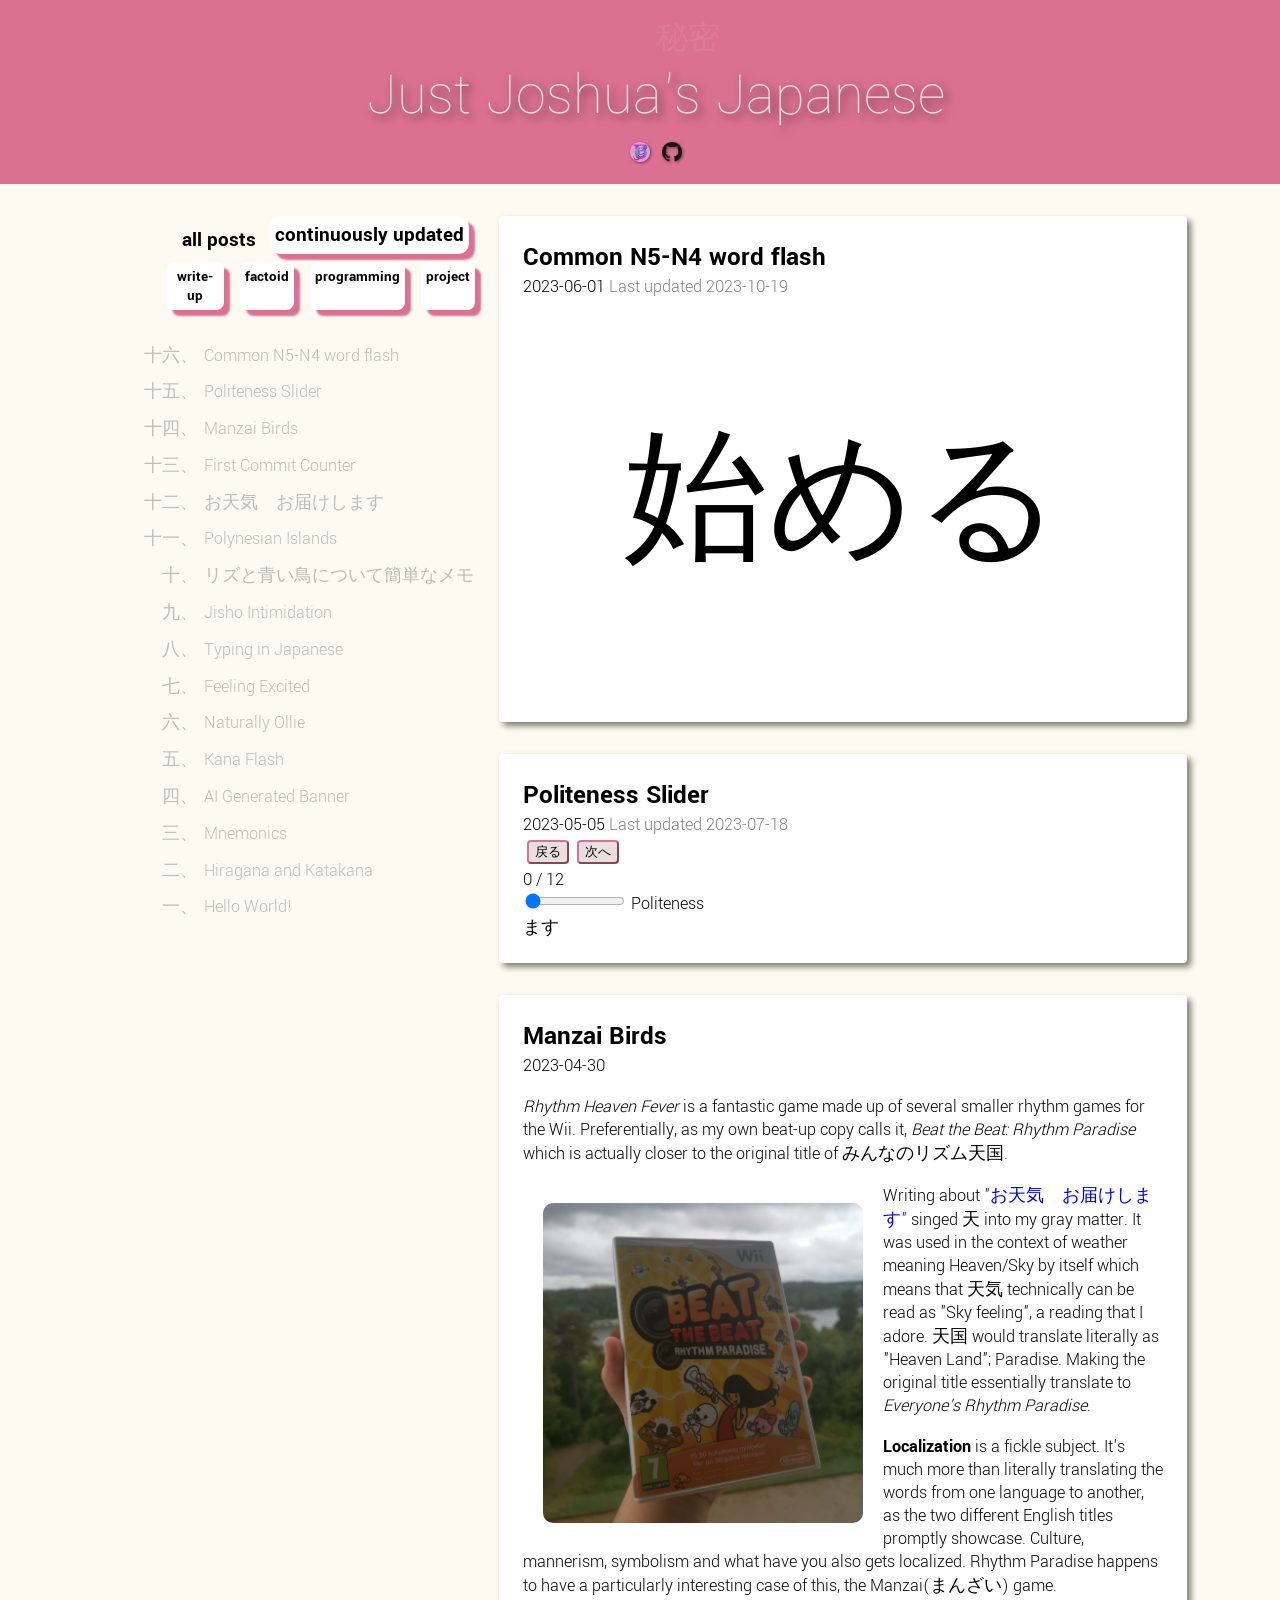
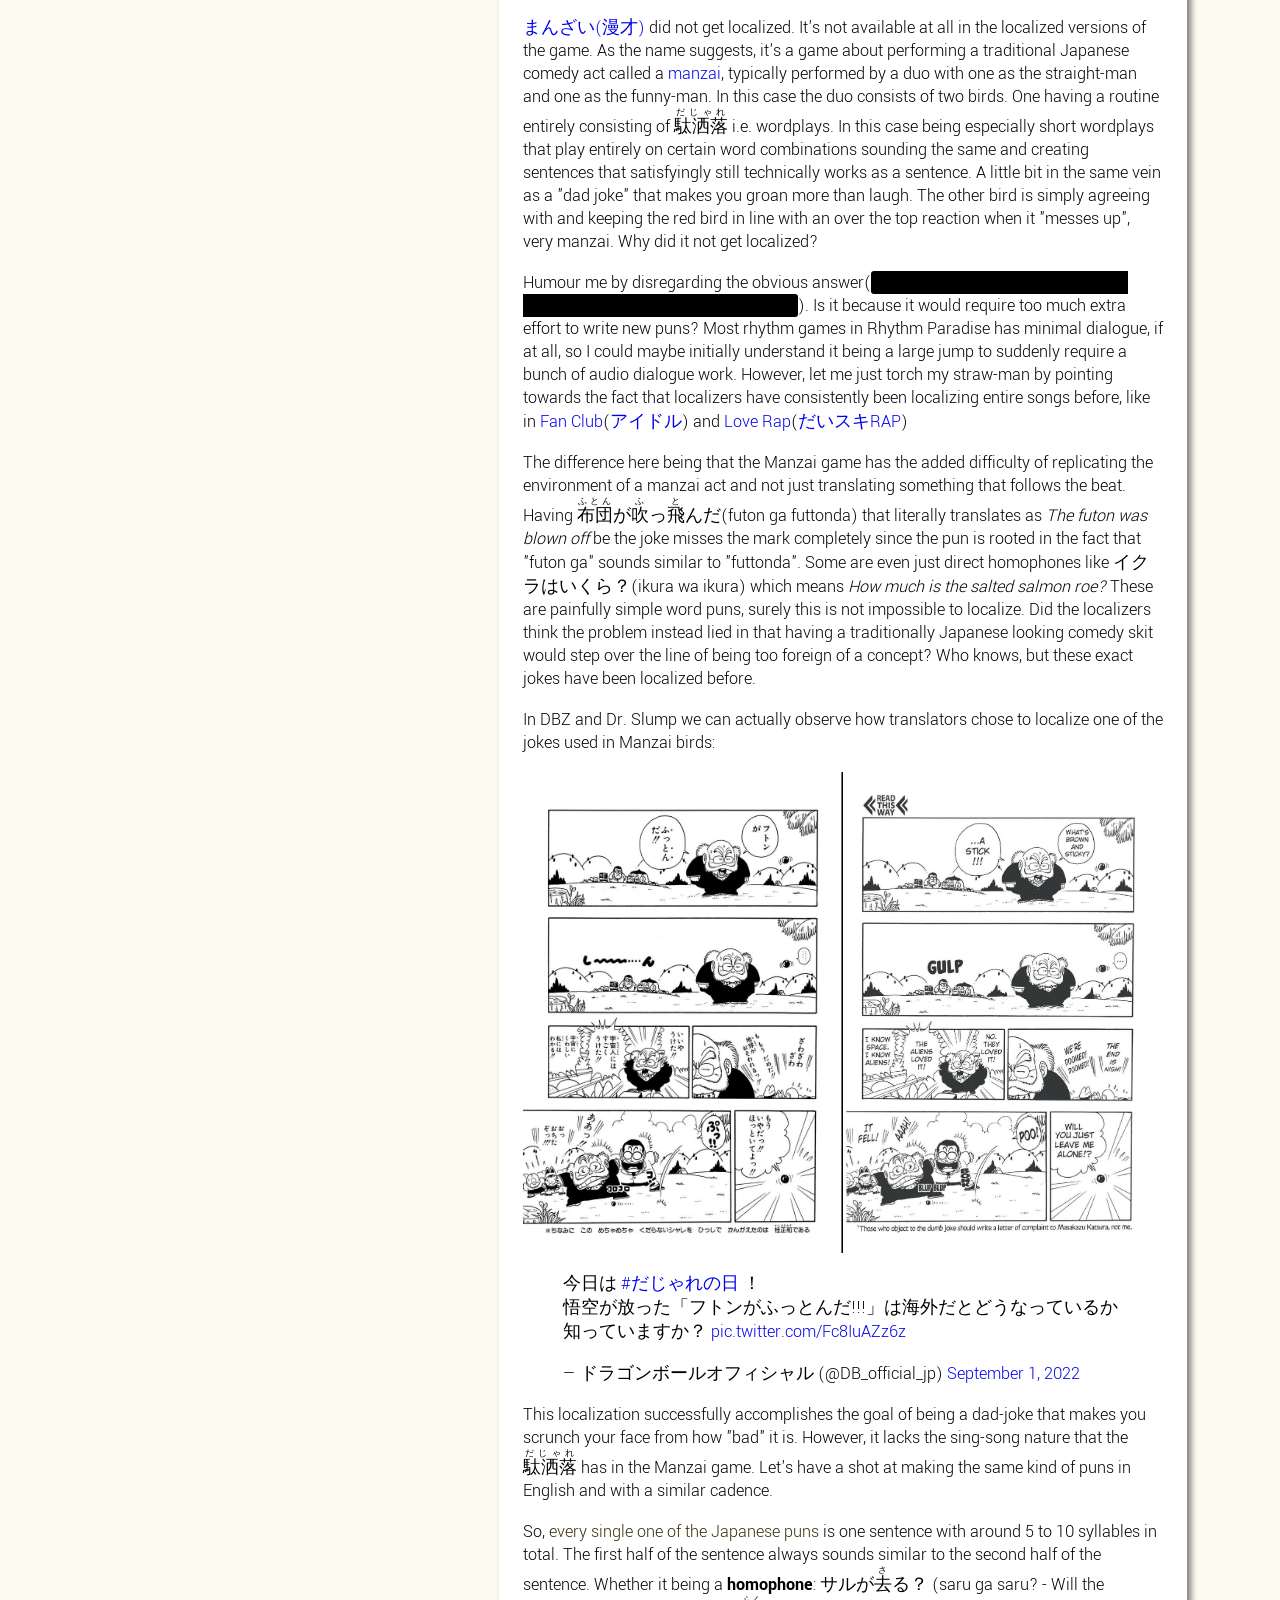
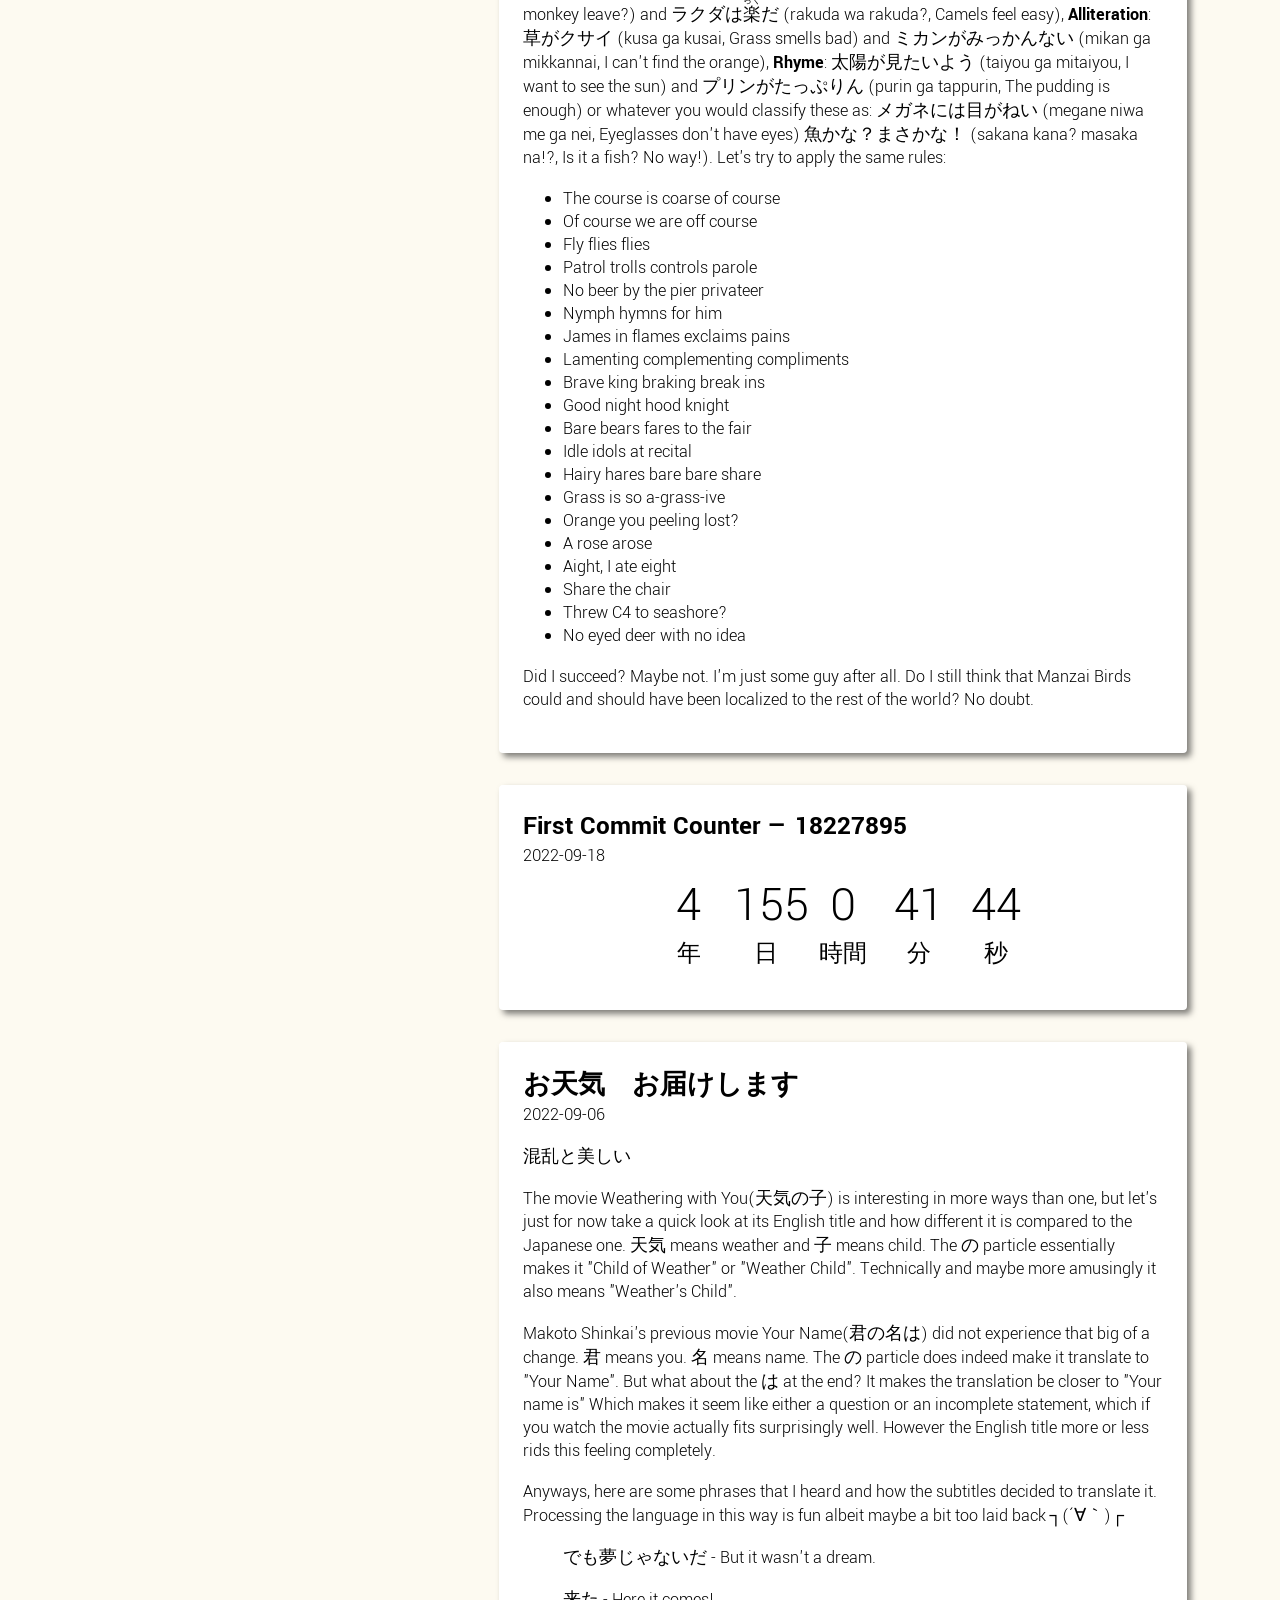
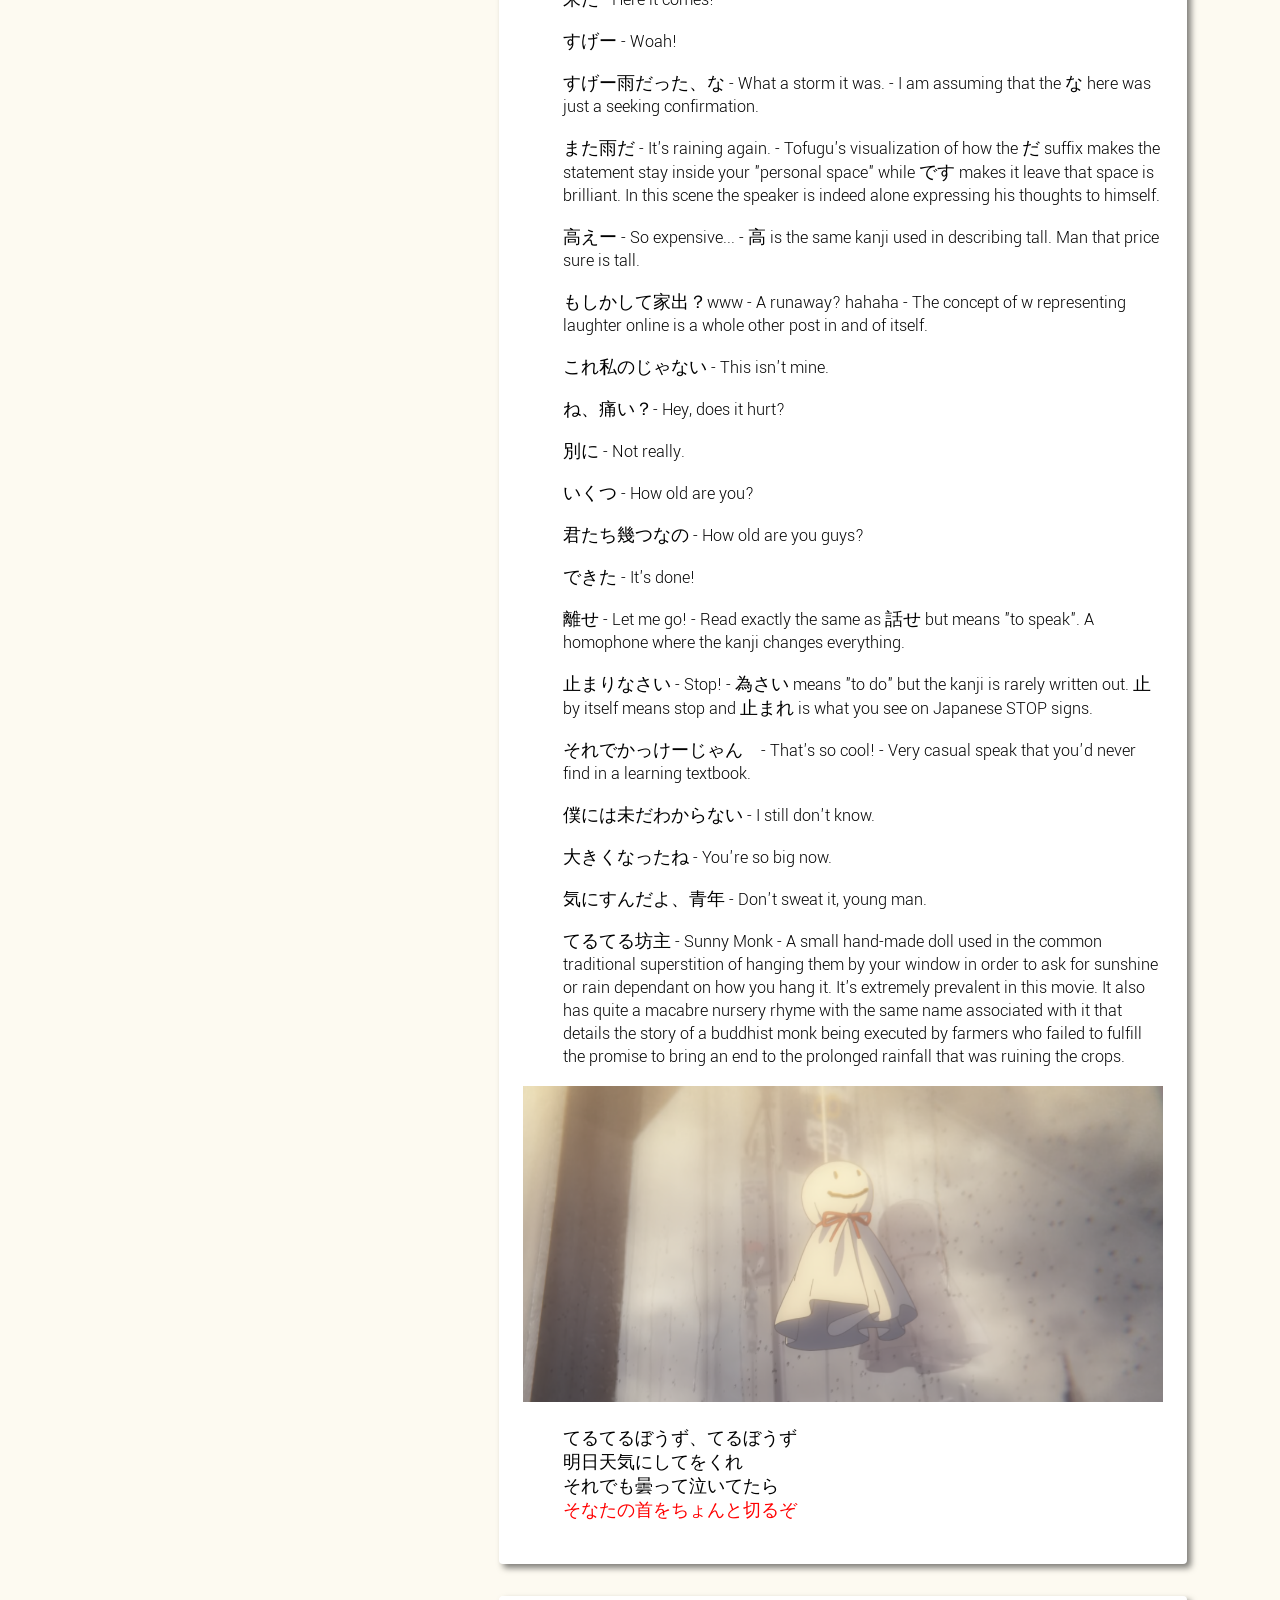
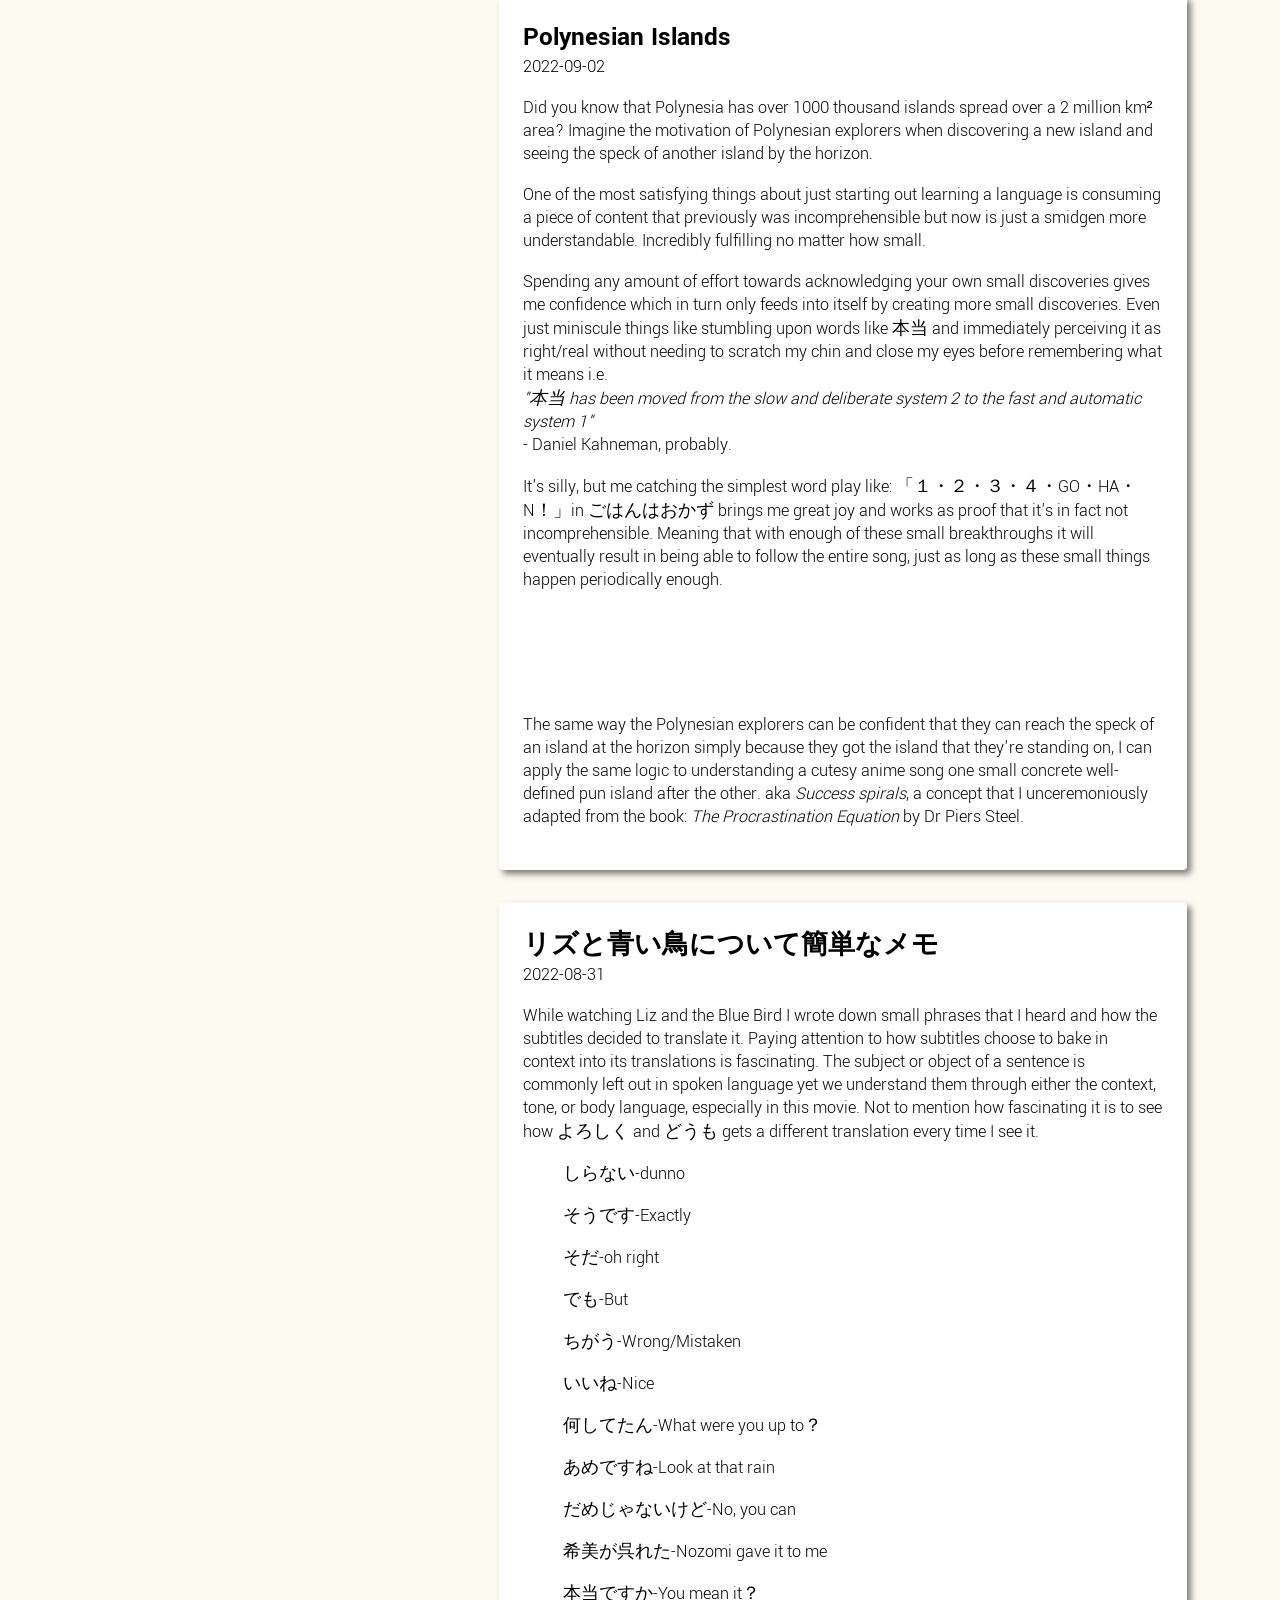
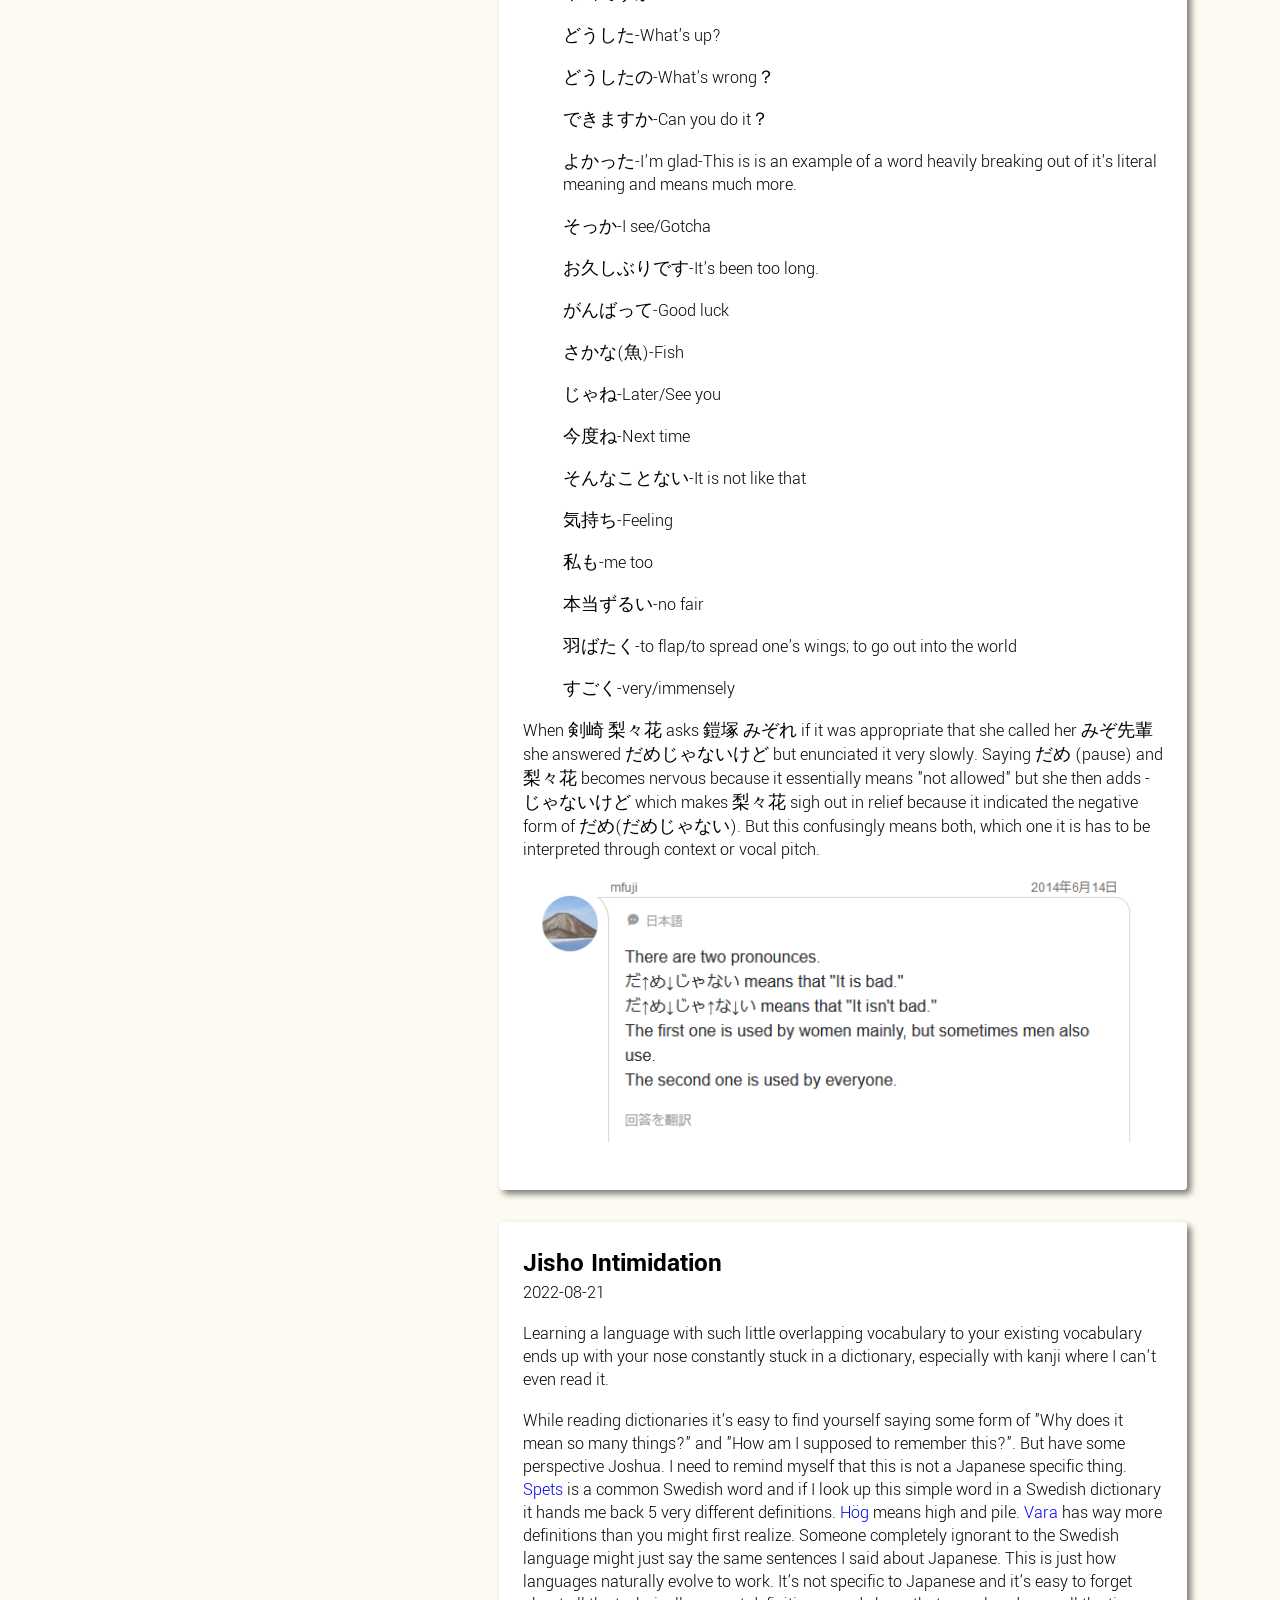
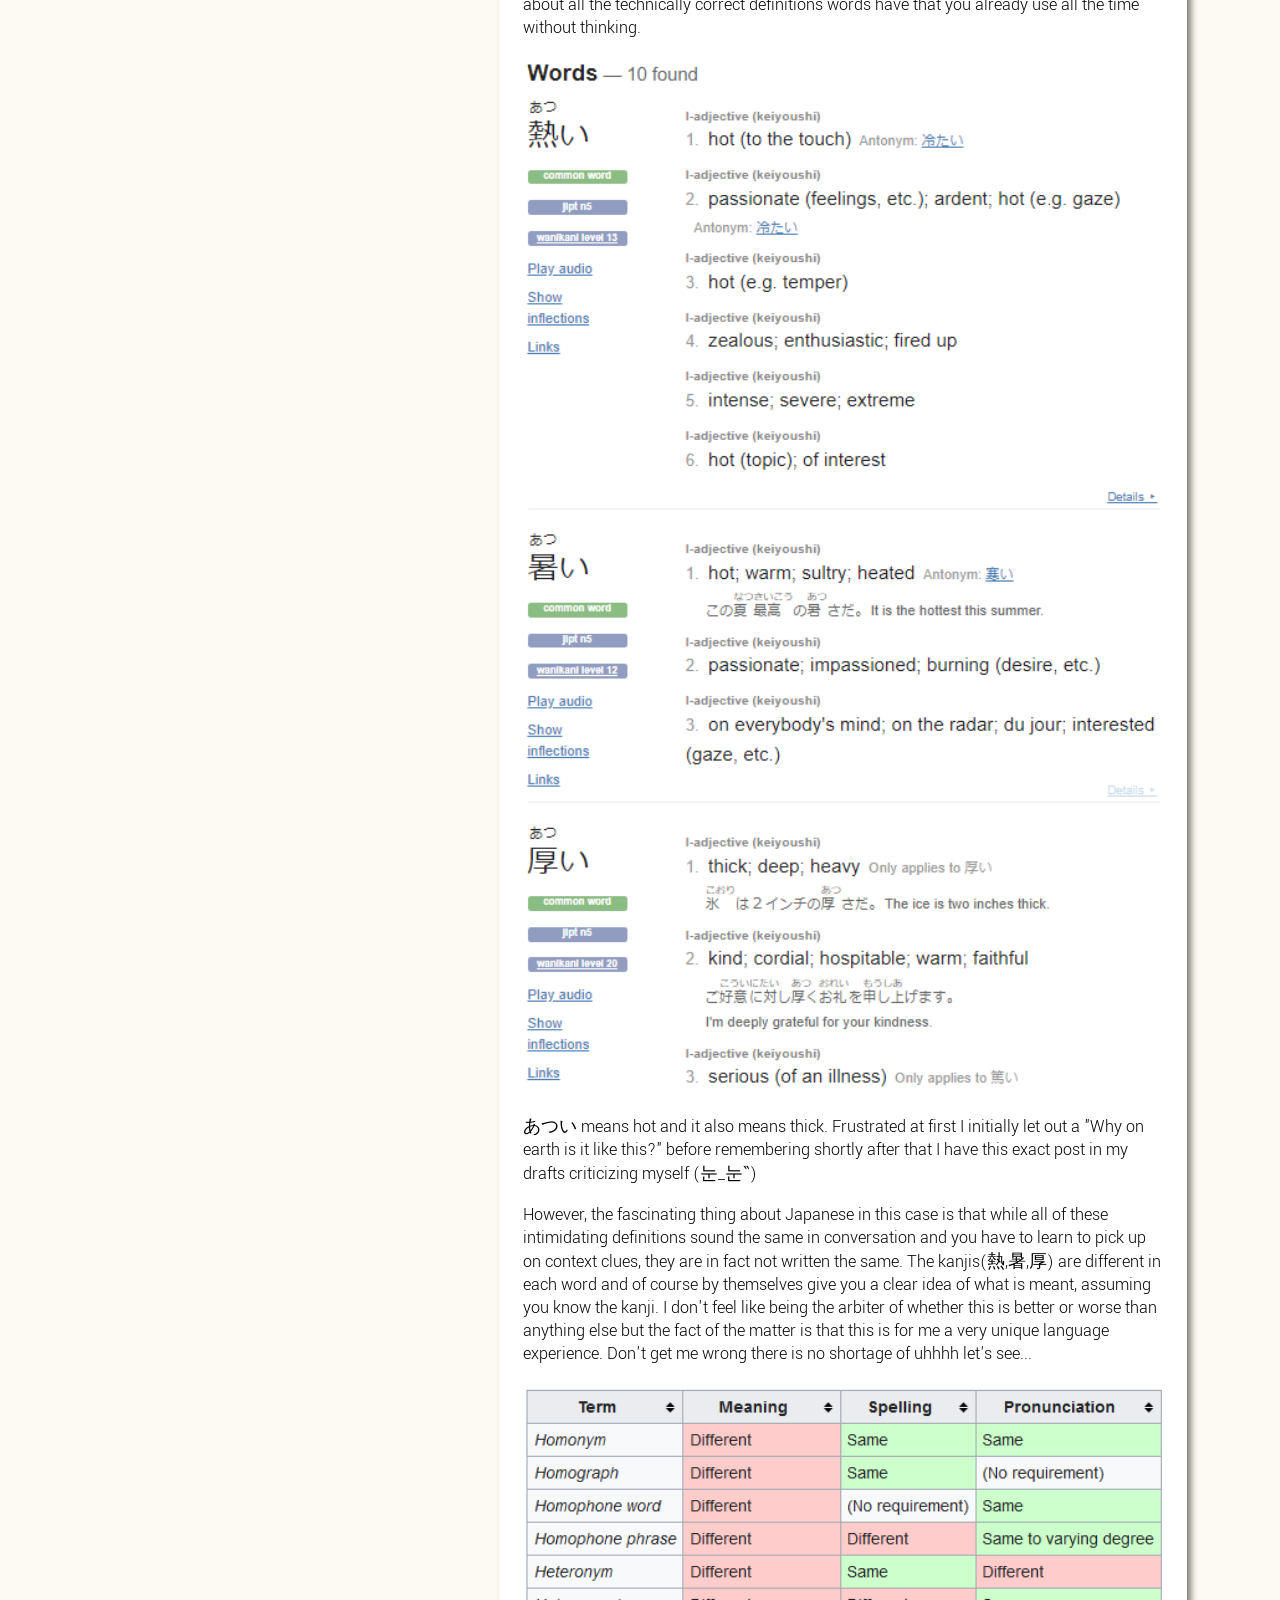
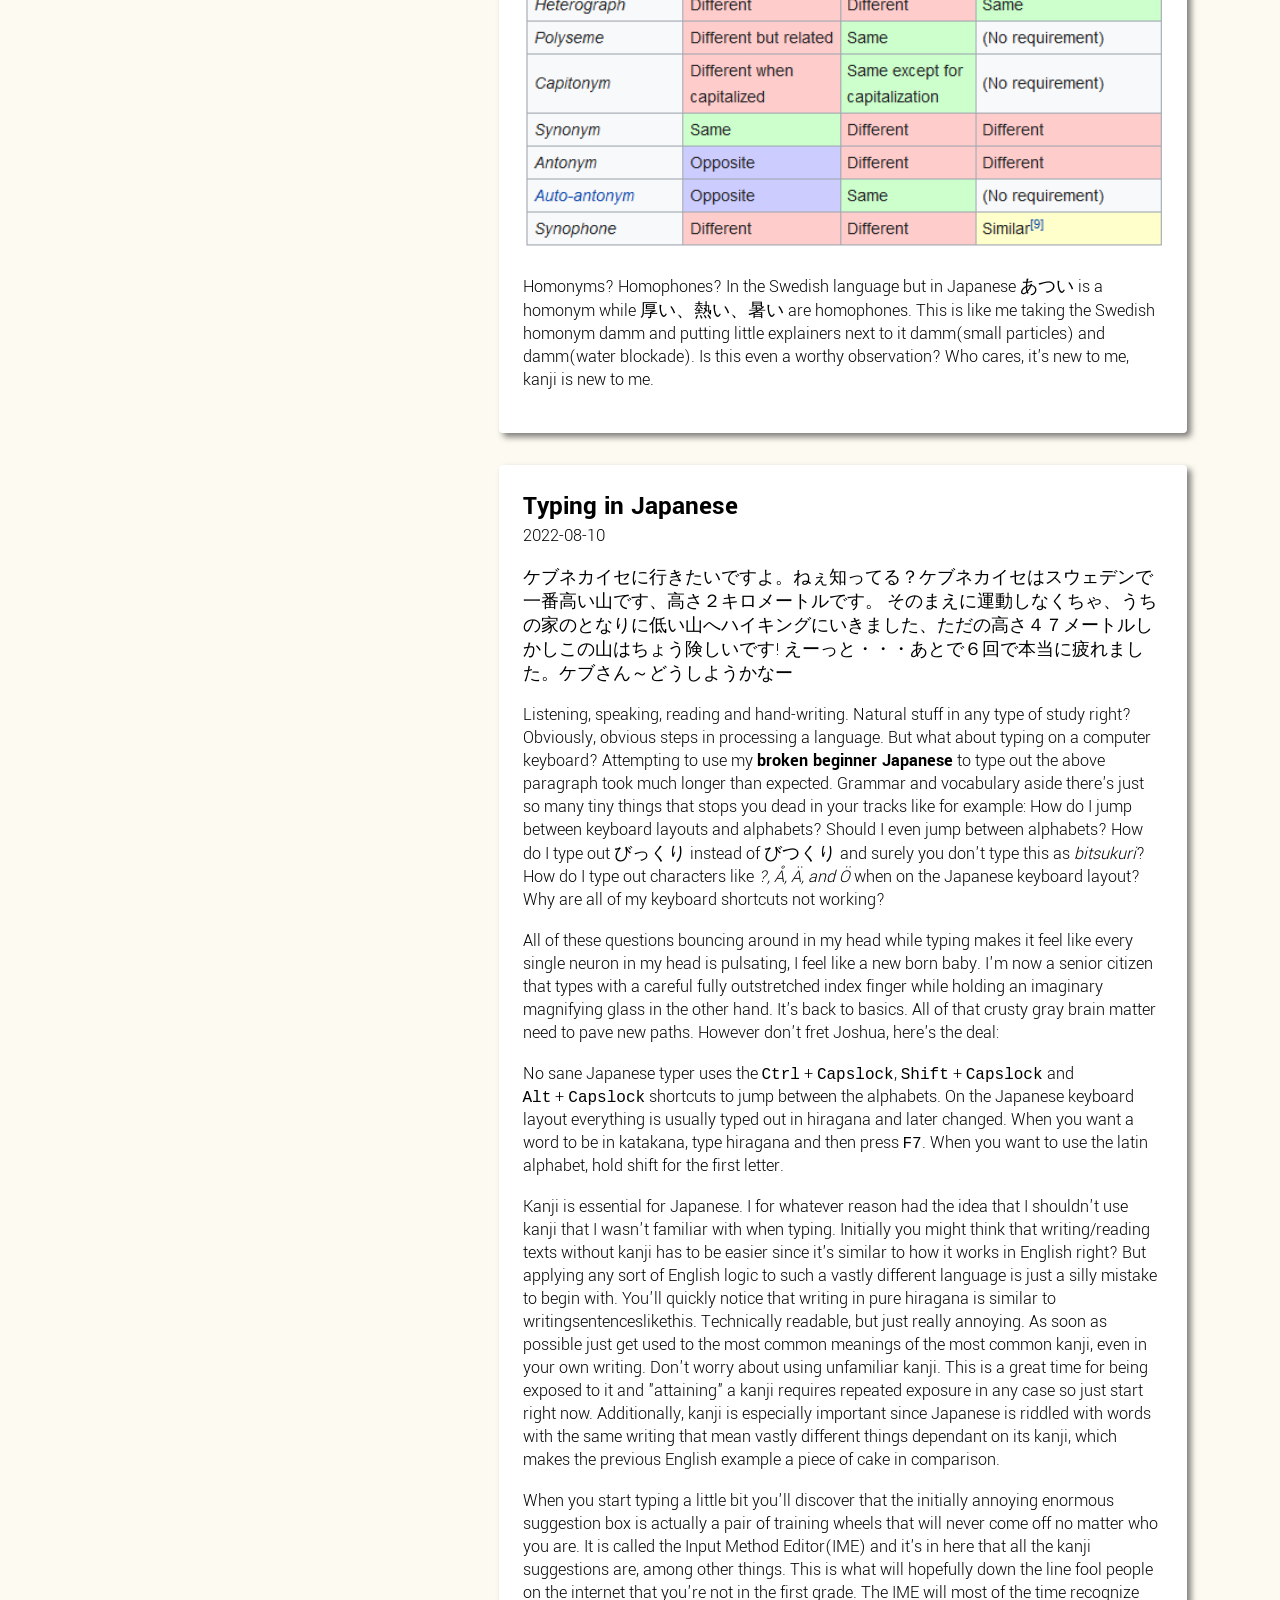
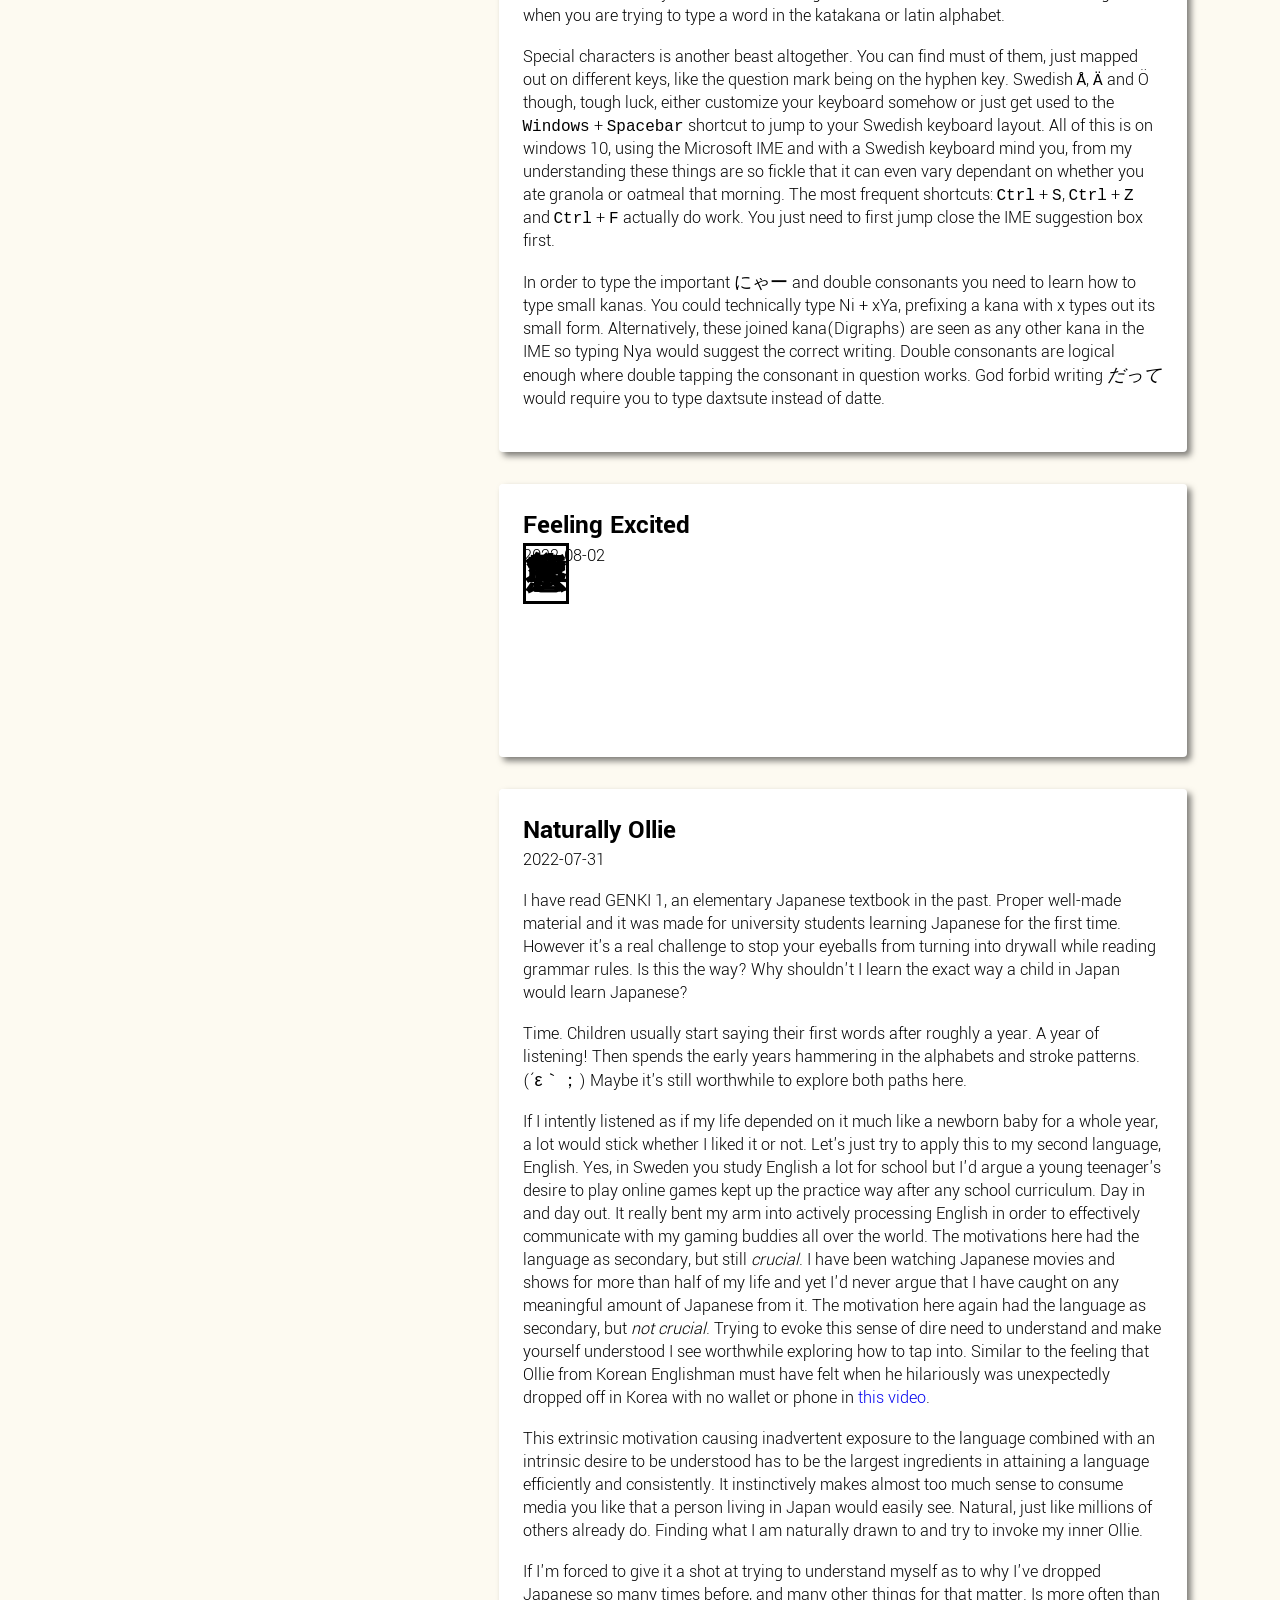
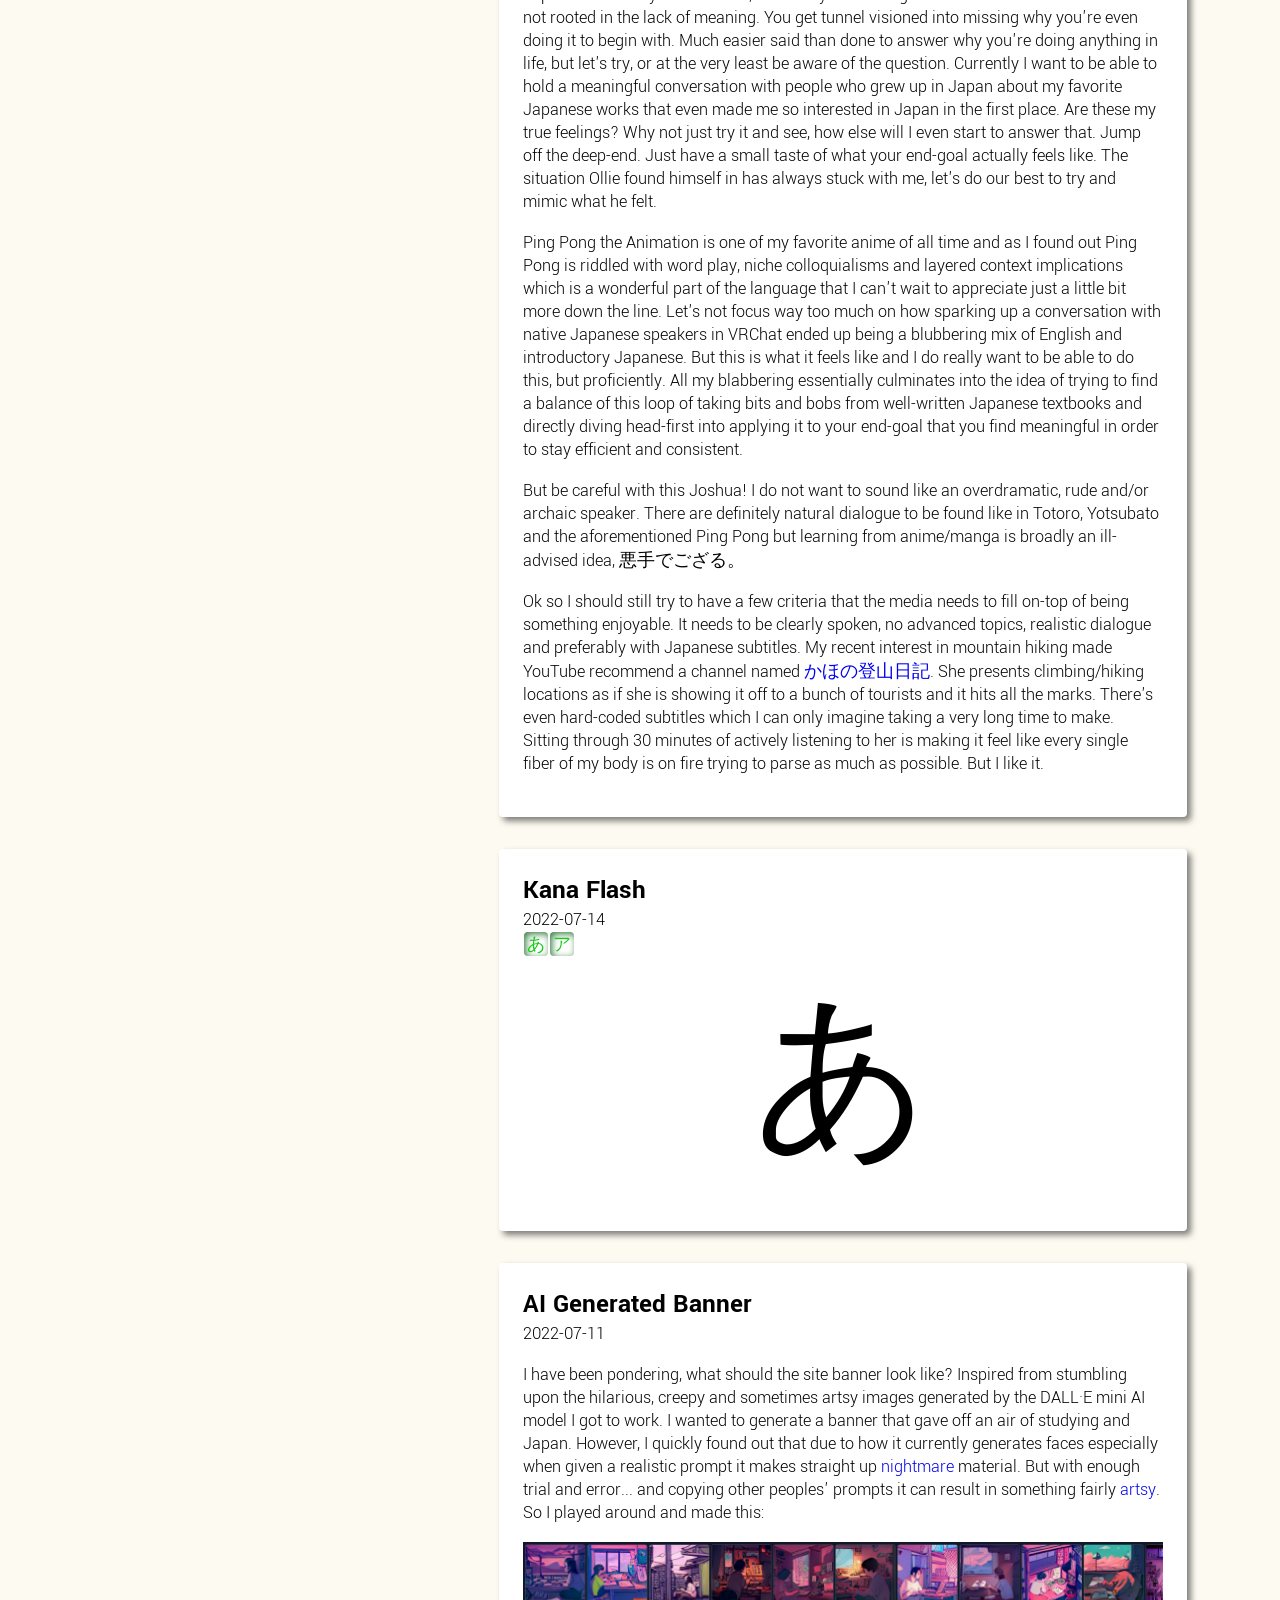
==== commit 349fc8f8: "-fix n5" ====
--- a/index.html
+++ b/index.html
@@ -129,7 +129,7 @@
             <article id="post16" class="blog-post continuously-updated">
                 <h2>Common N5-N4 word flash</h2>
                 <time class="date" datetime="">2023-06-01</time>
-                <time class="date date-last-updated" datetime="2023-06-01">Last updated 2023-10-14</time>
+                <time class="date date-last-updated" datetime="2023-06-01">Last updated 2023-10-19</time>
                 <article>
                     <div id="flash-square-common-words" onclick="flashSquareCommonWordClick()">
                         <div id="flash-square-common-word">始める</div>
--- a/css/styles.css
+++ b/css/styles.css
@@ -930,6 +930,7 @@
     border-radius: 3px;
     padding: 3px;
 }
+
 #reduplication-examples-wrapper{
     display: flex;
     flex-direction: column;
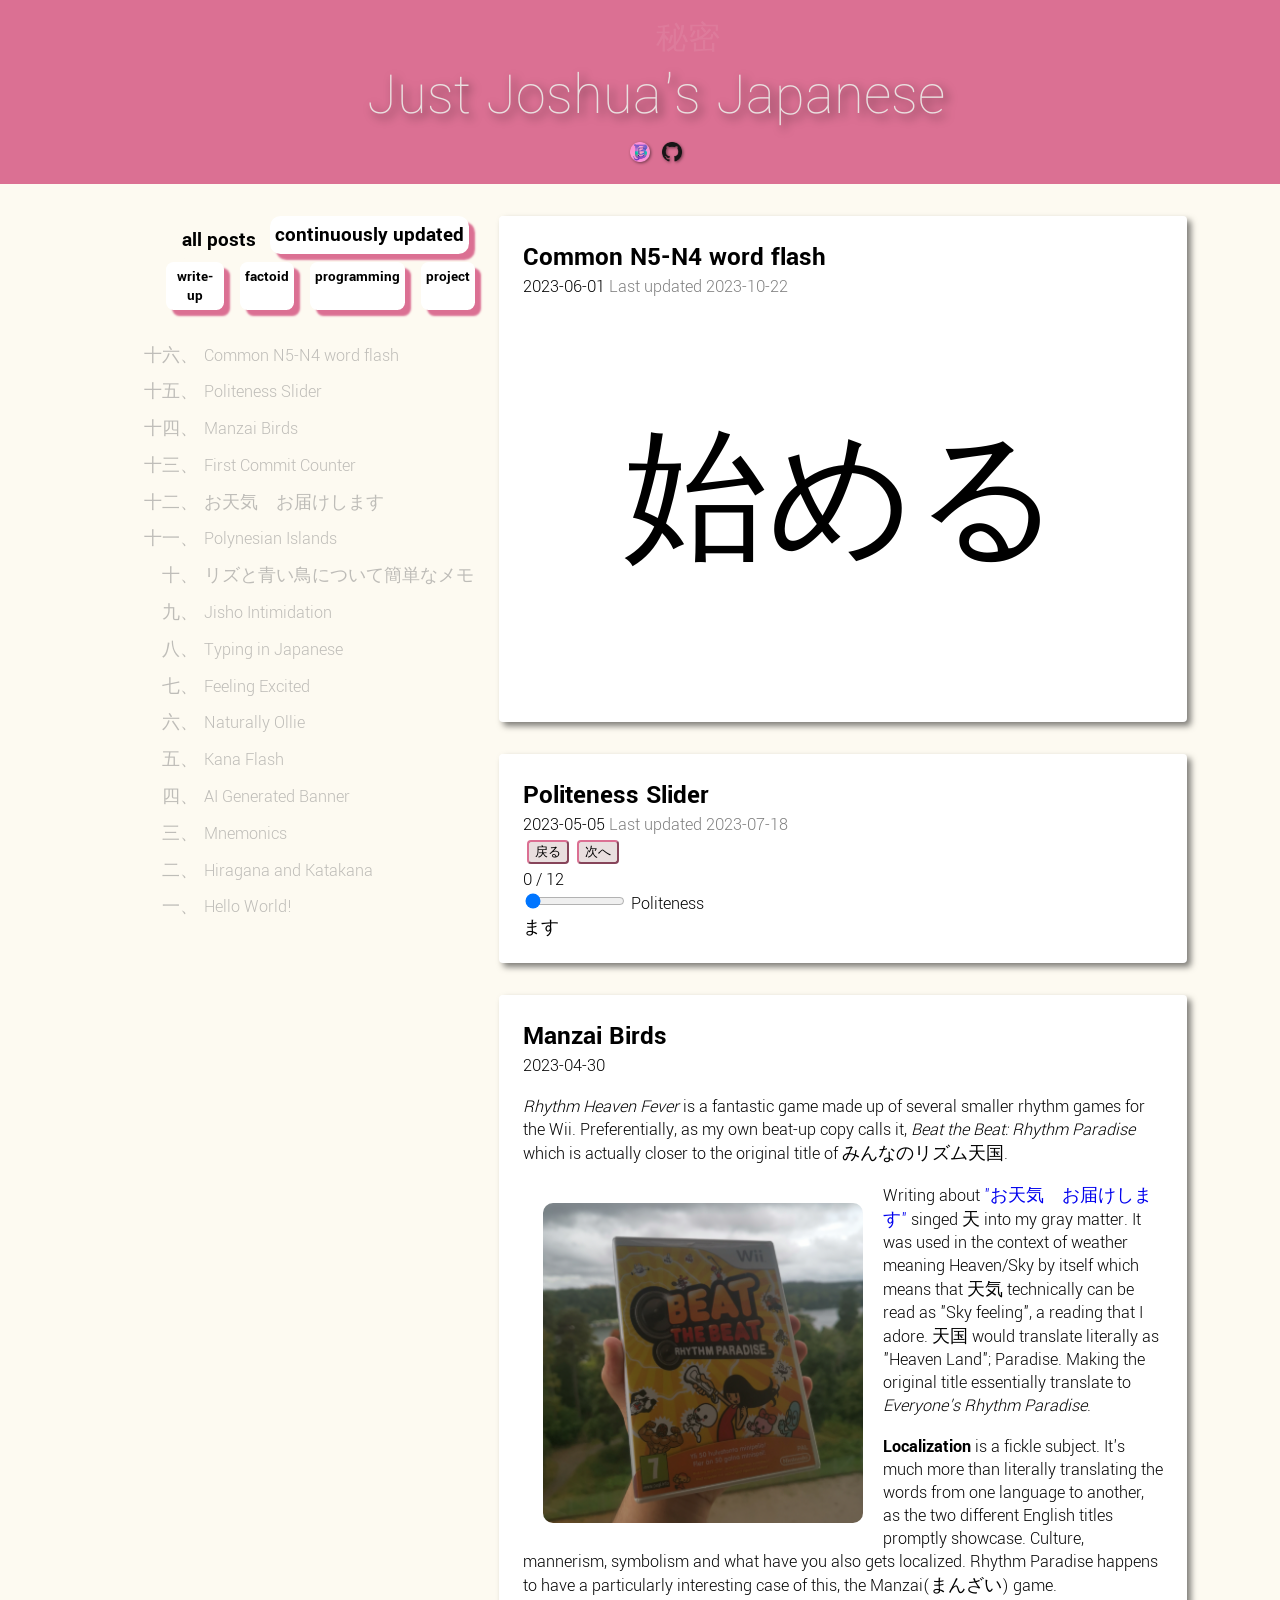
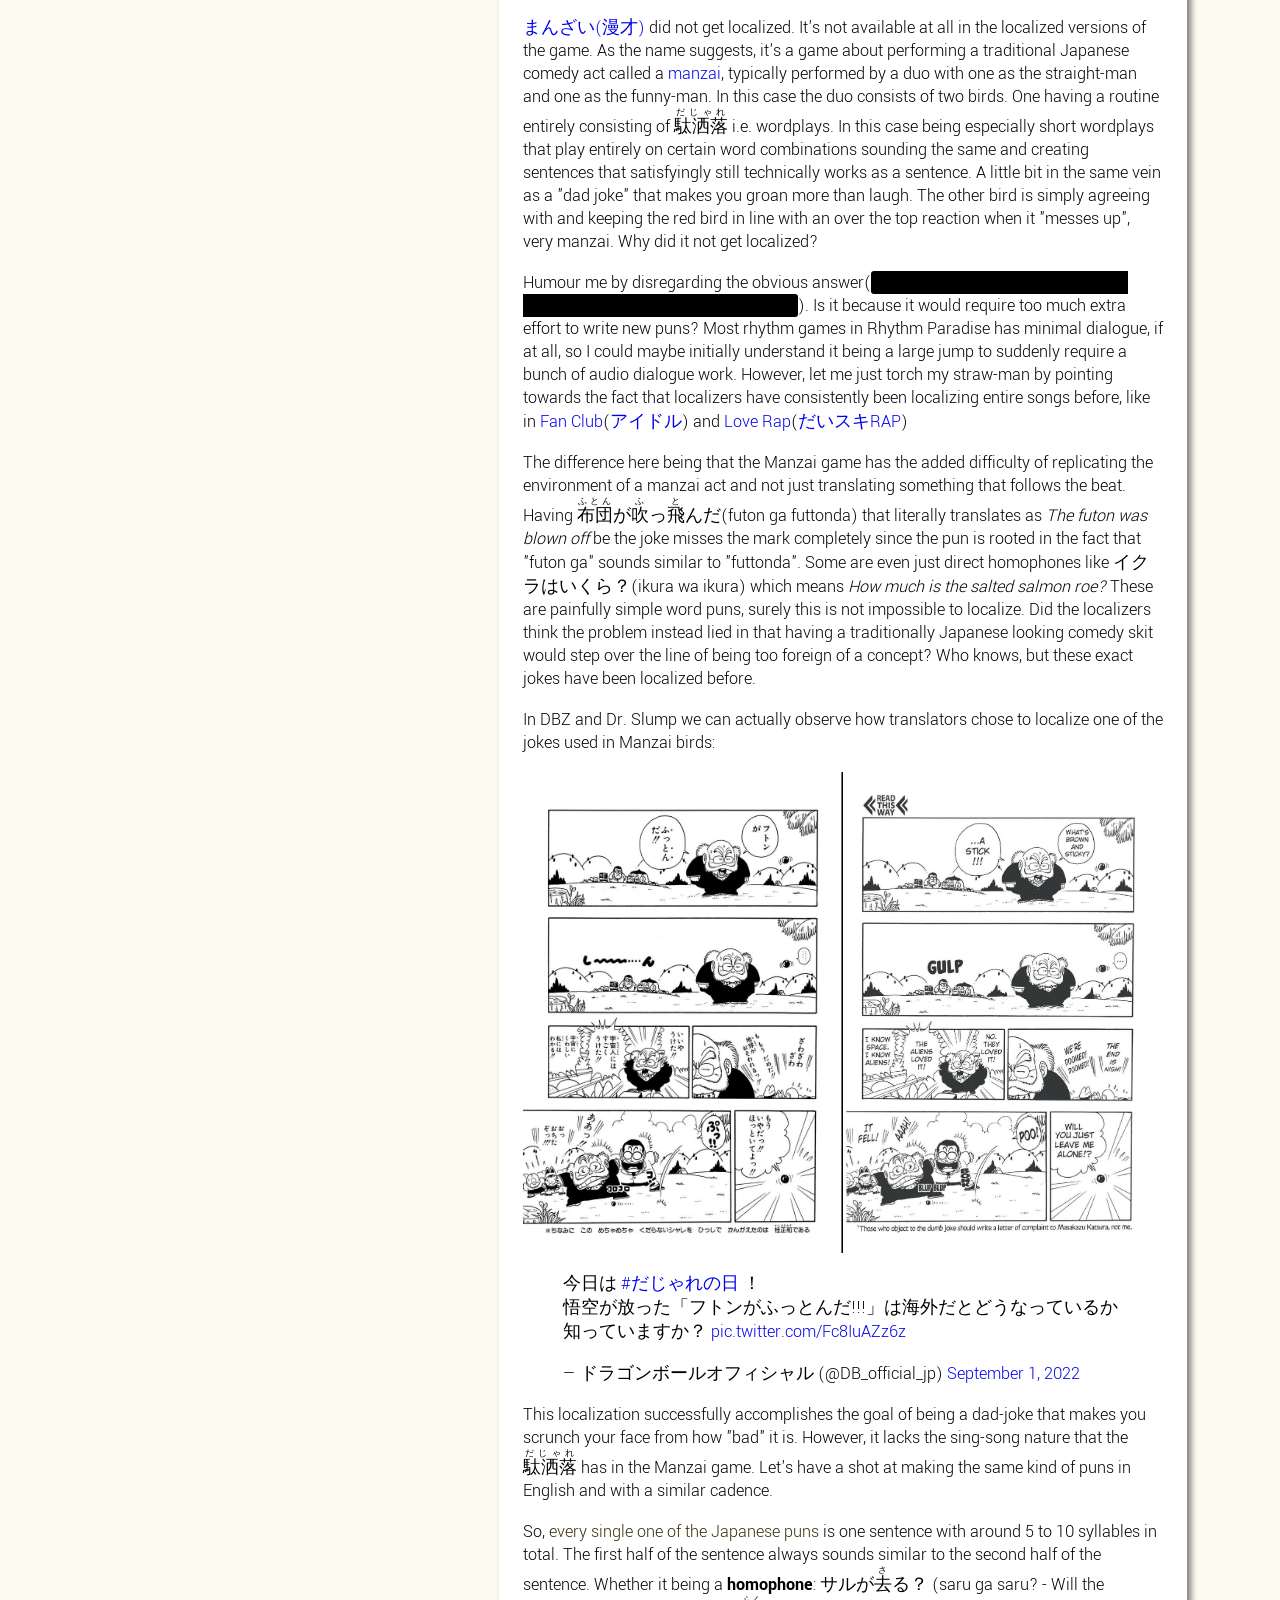
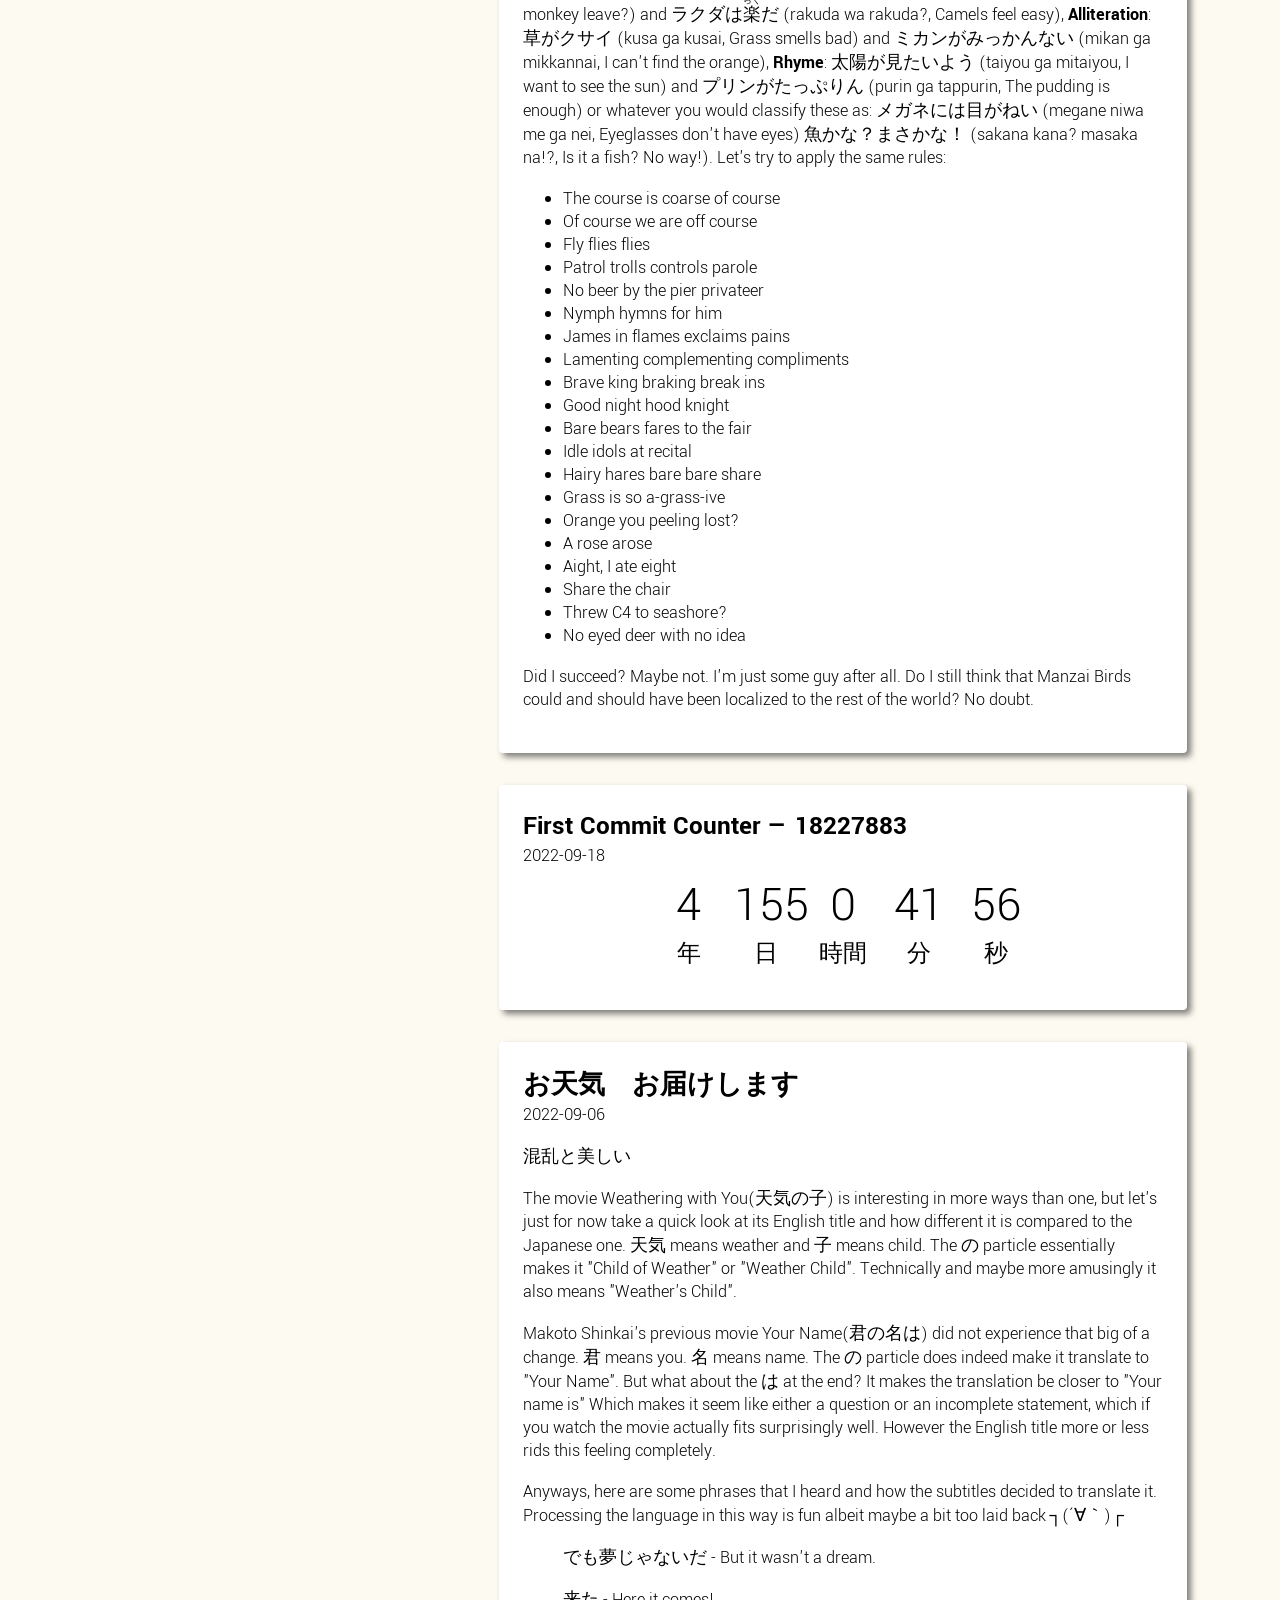
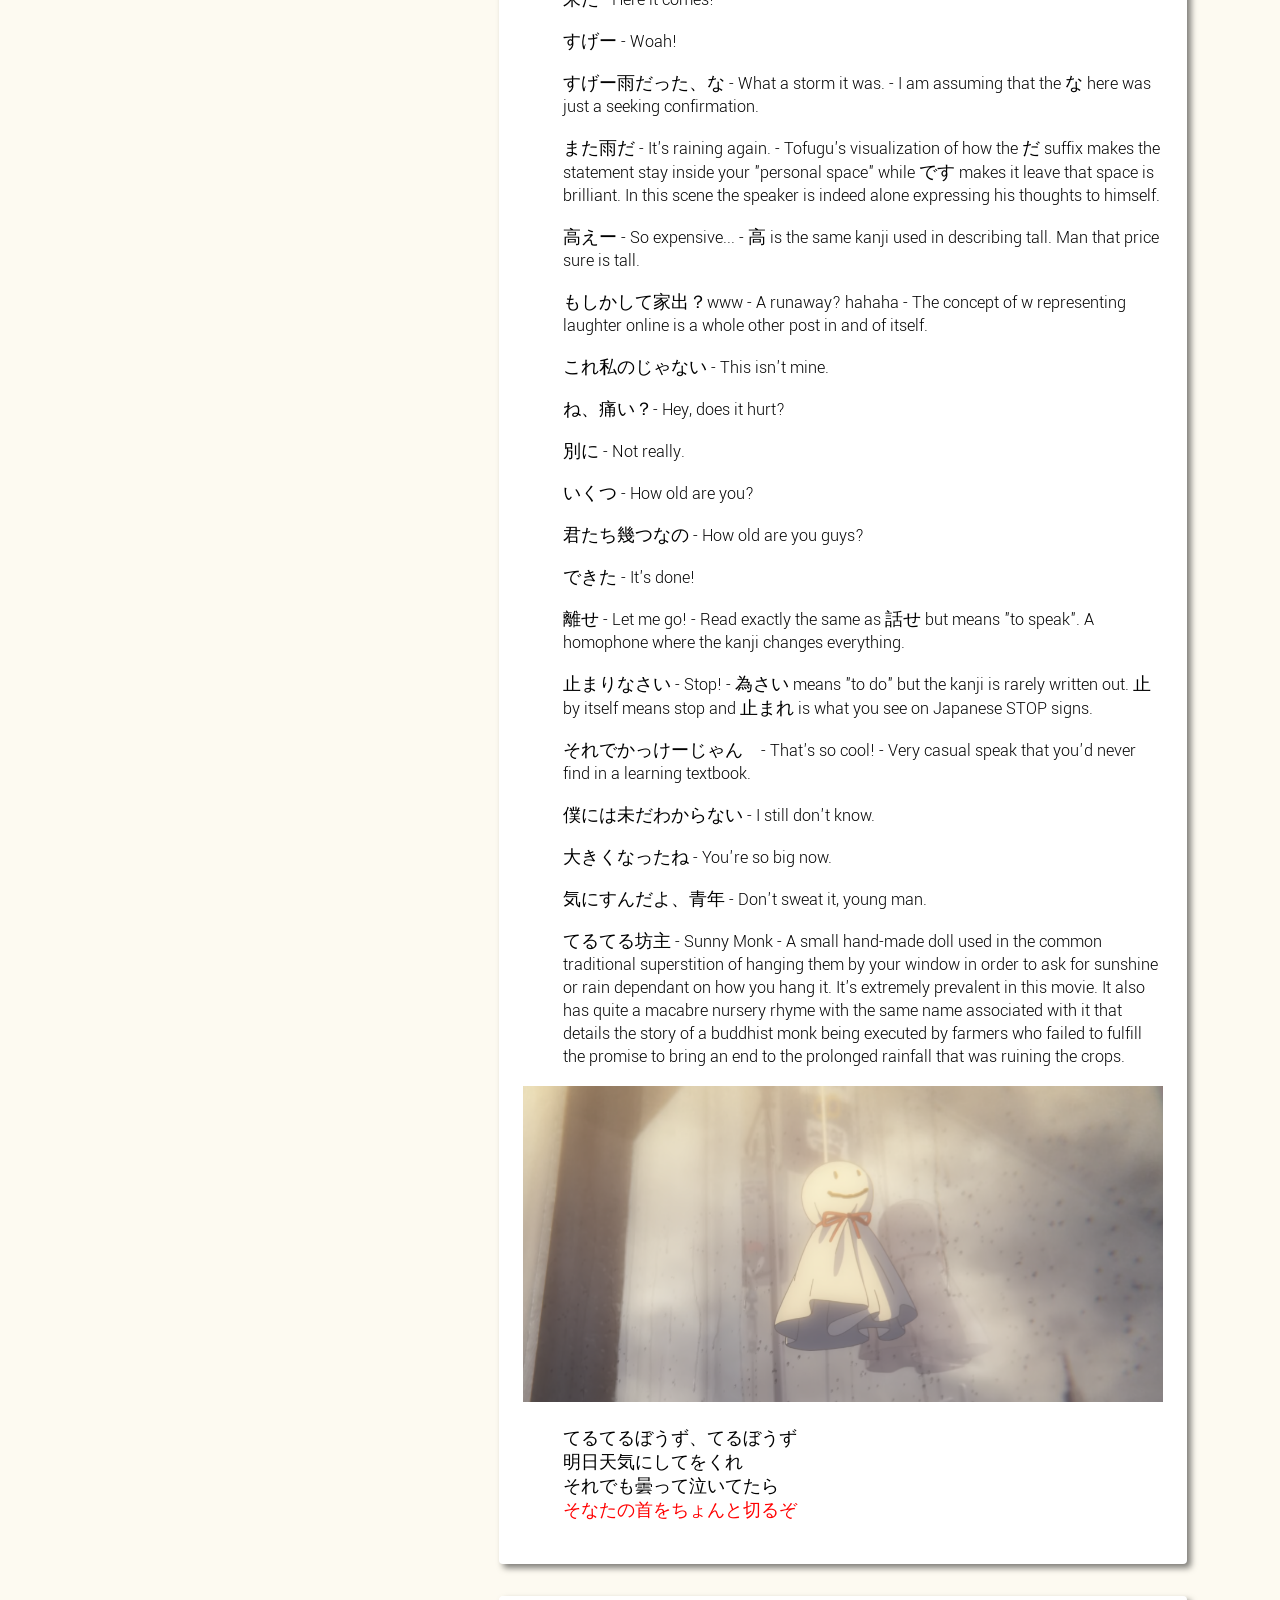
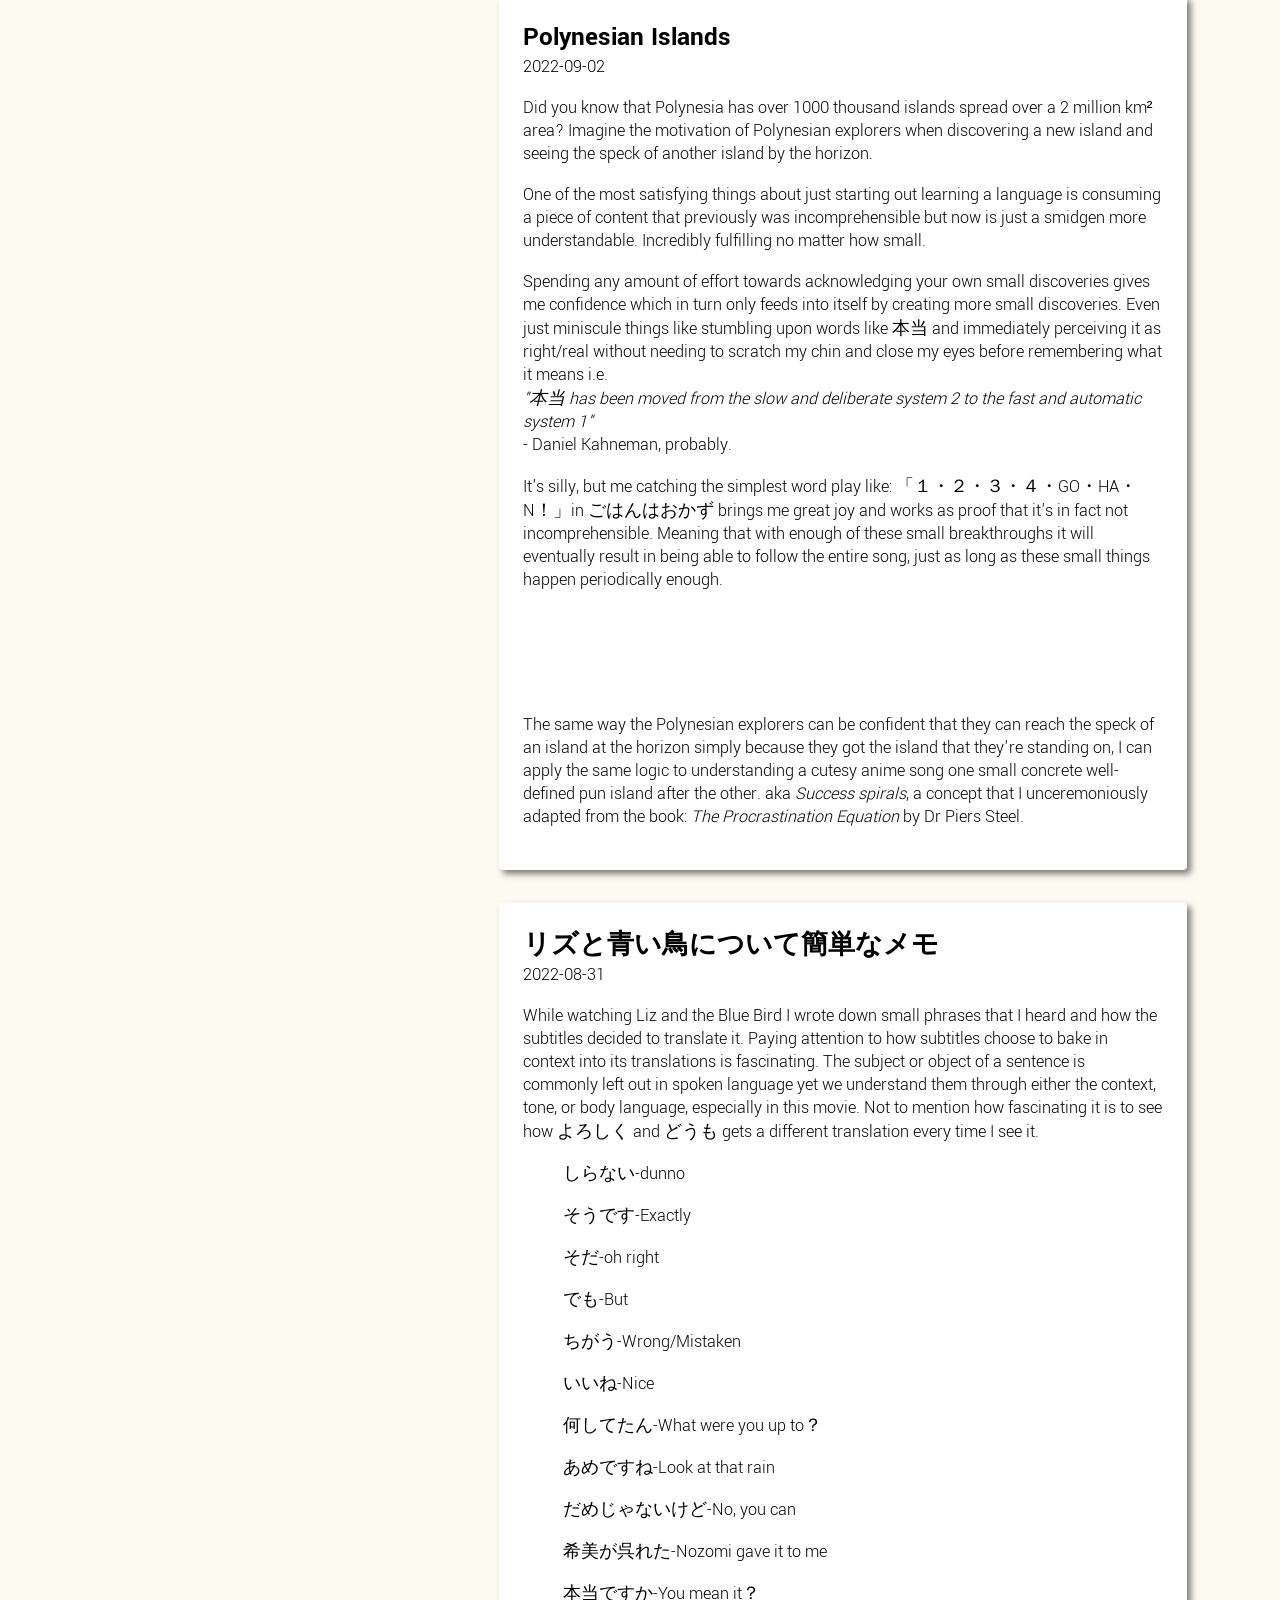
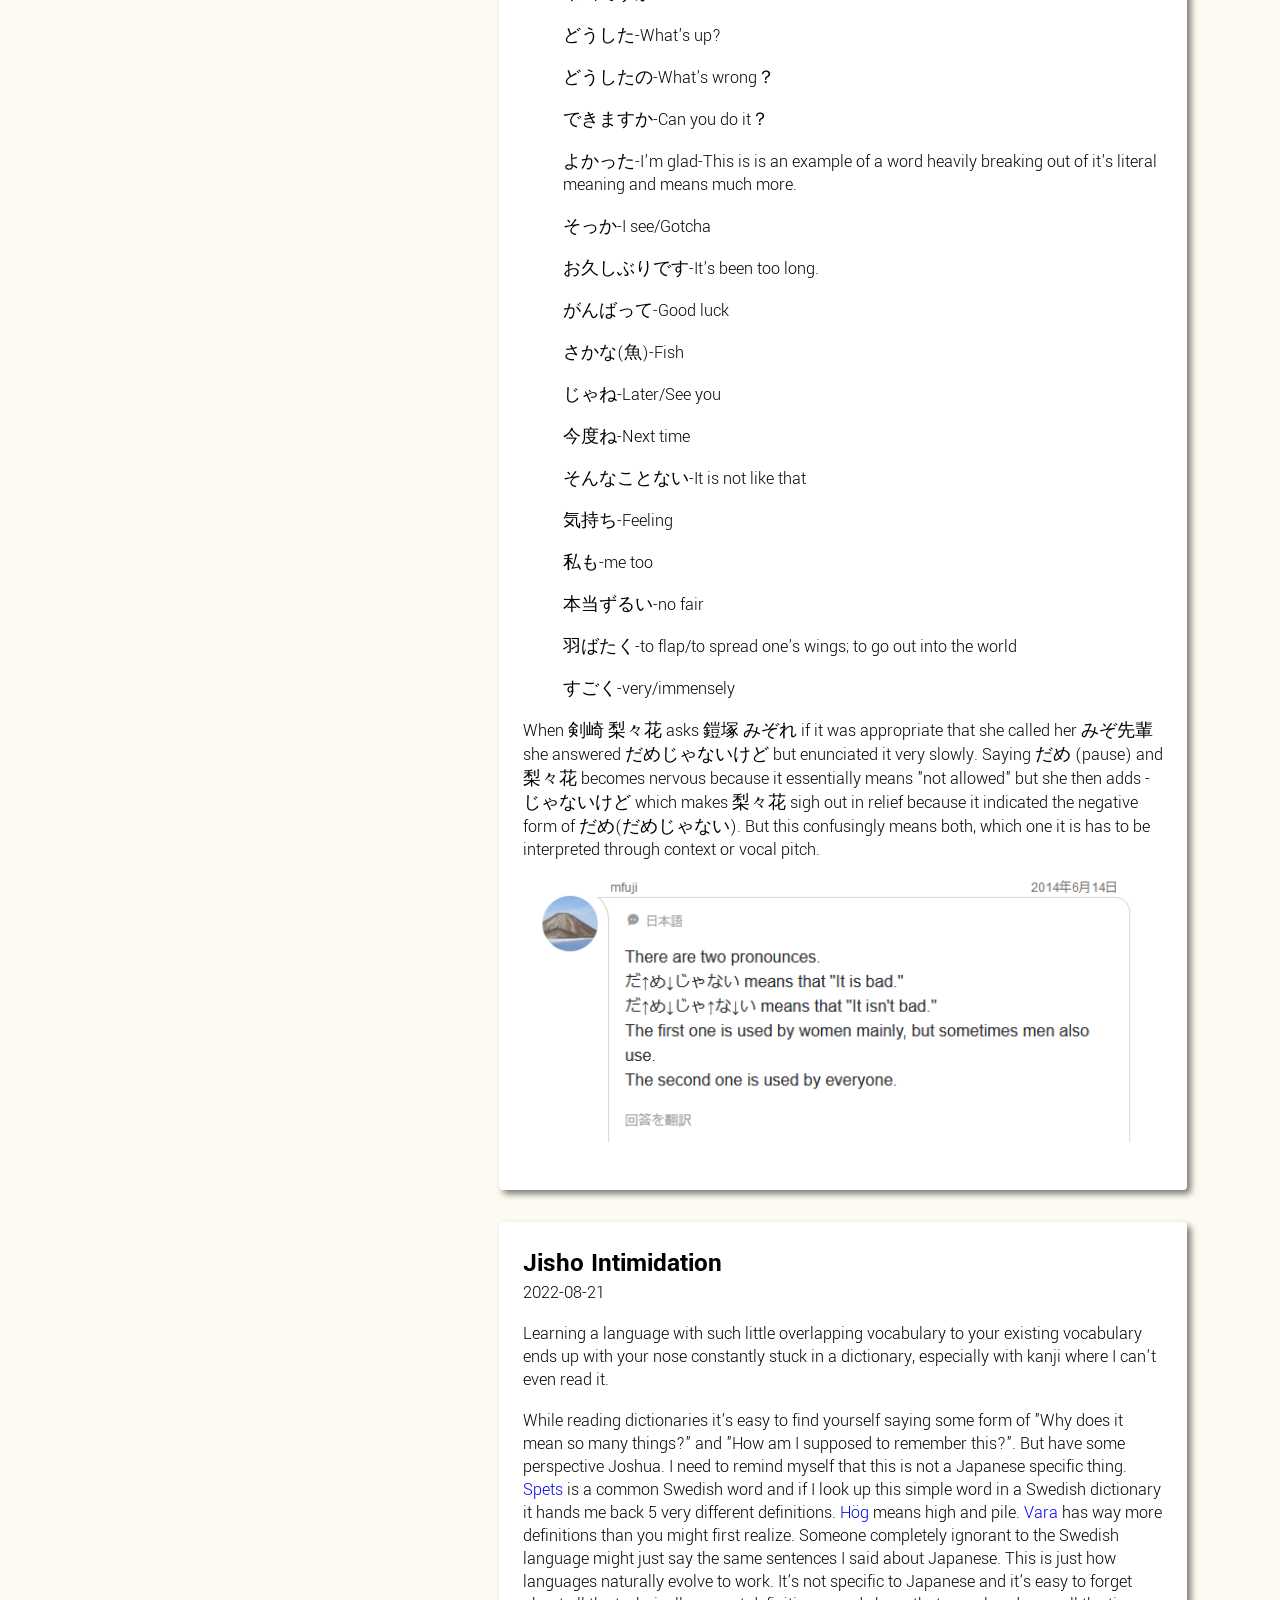
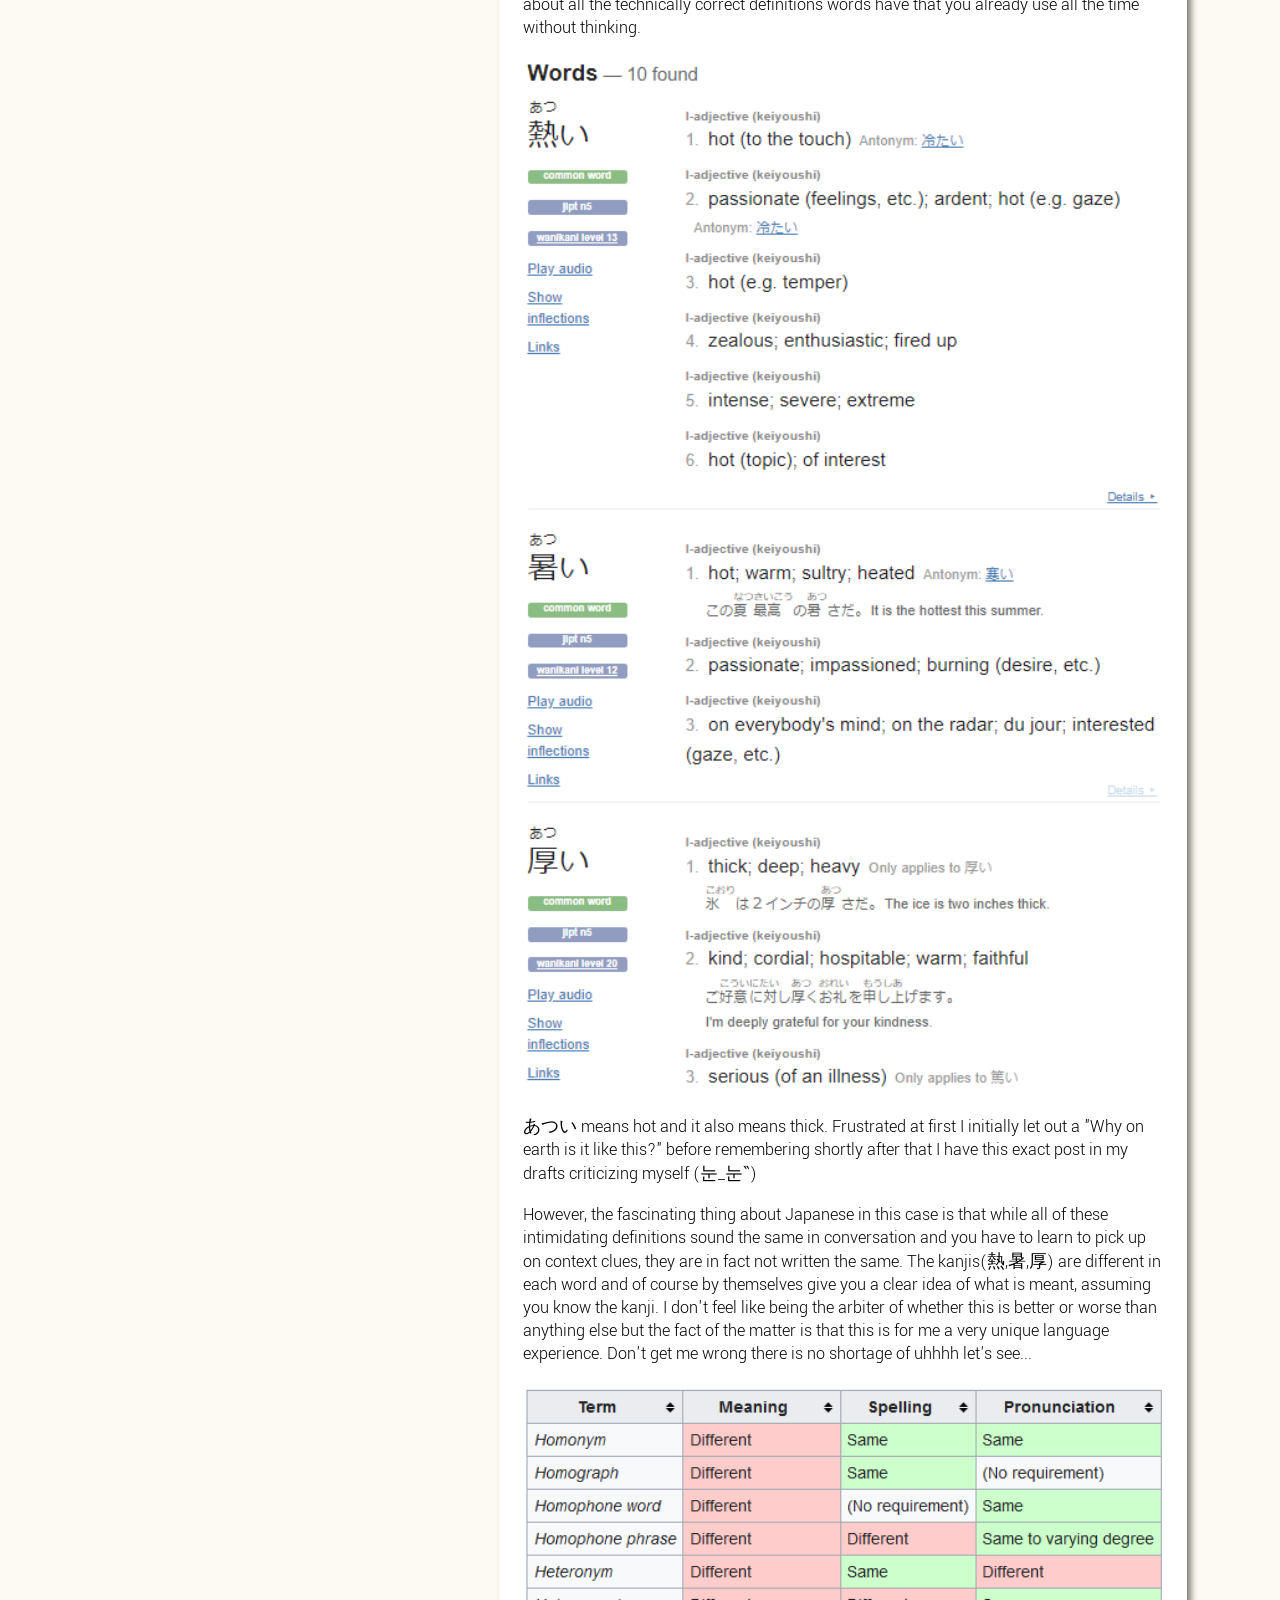
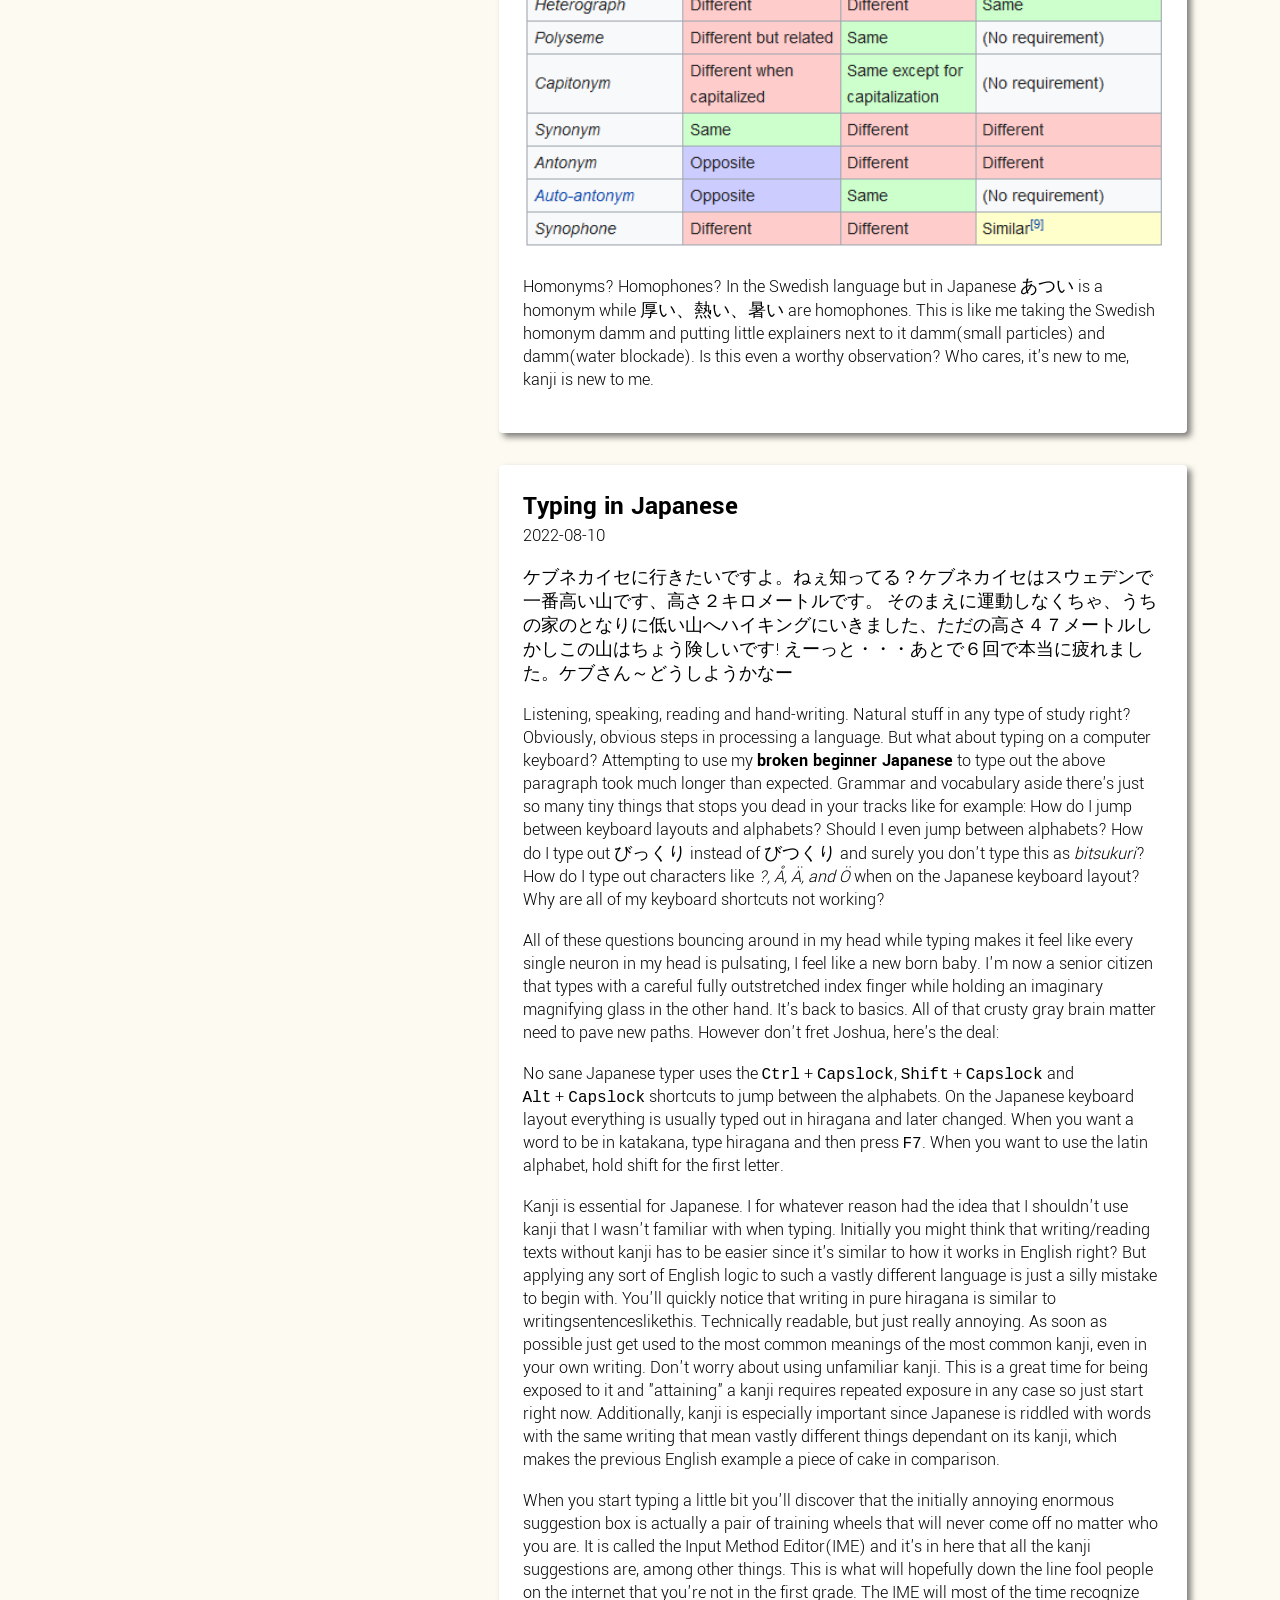
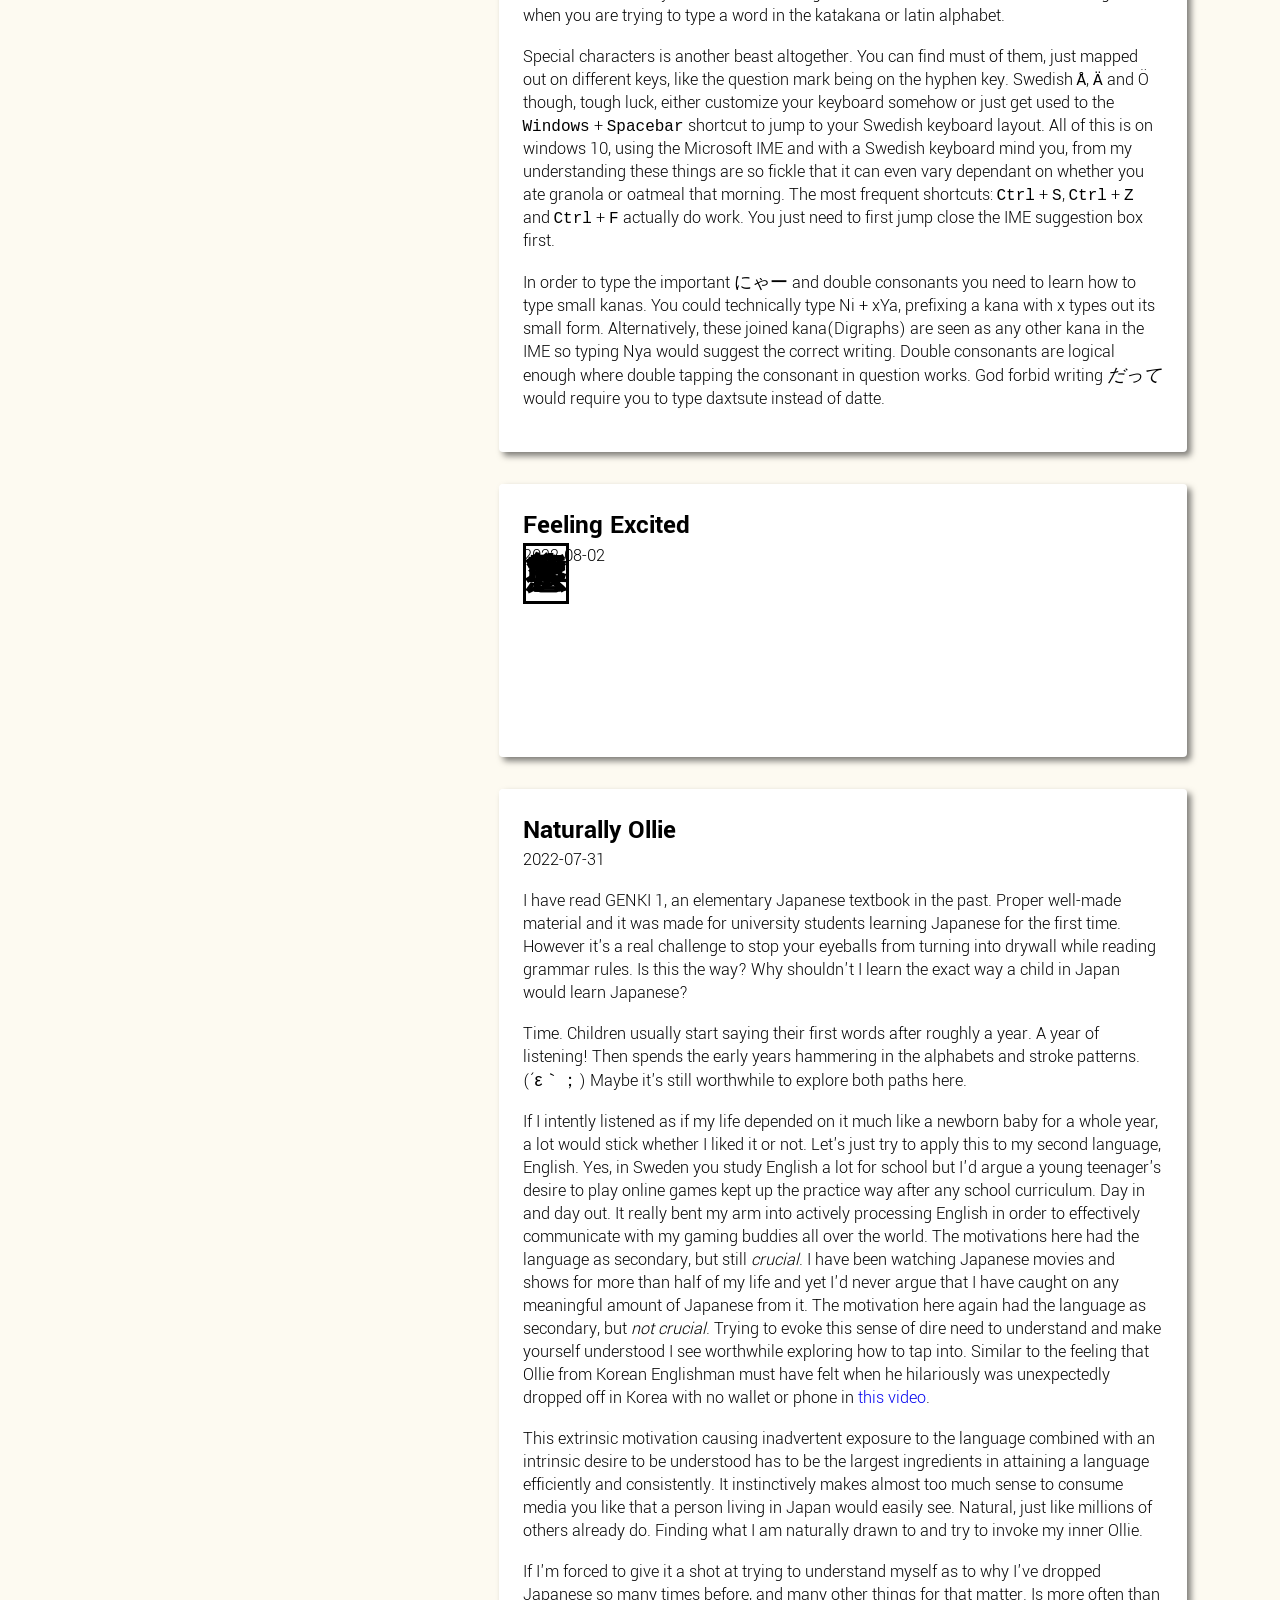
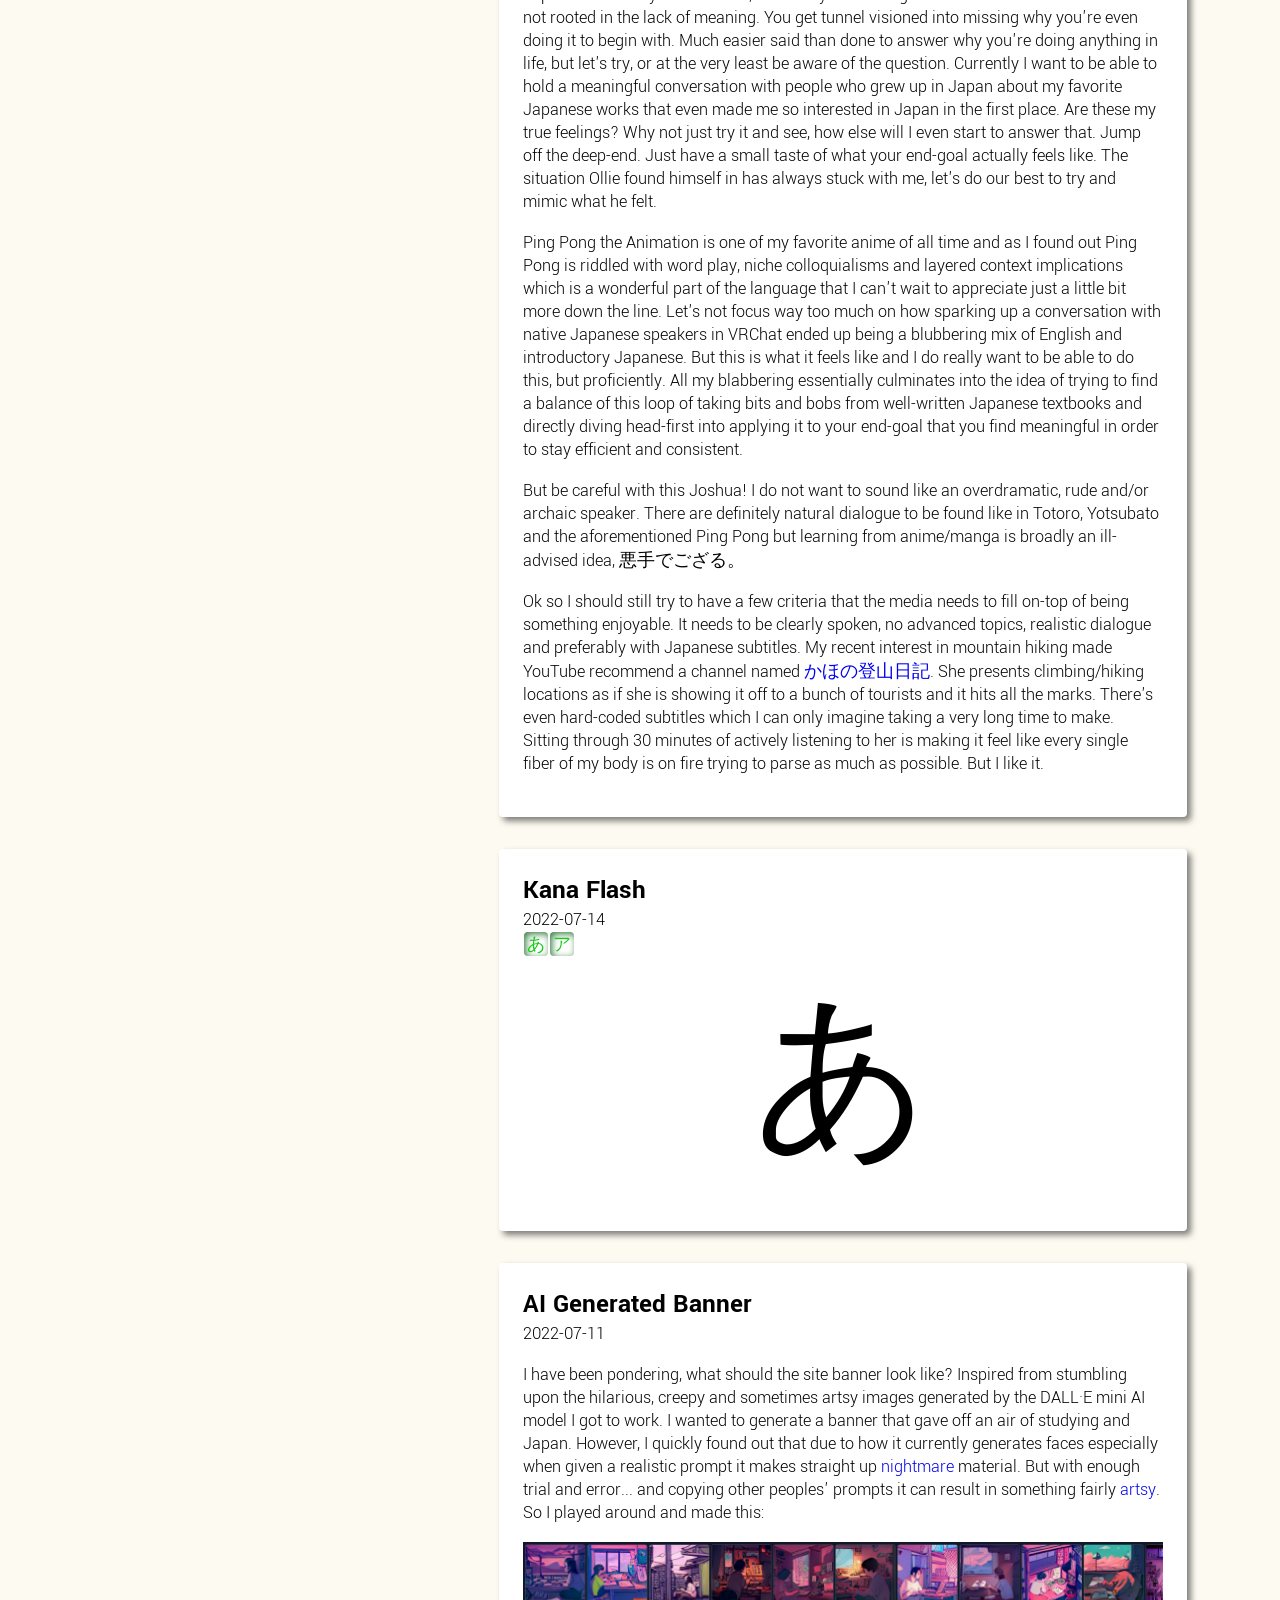
==== commit bd569bda: "-words" ====
--- a/index.html
+++ b/index.html
@@ -129,7 +129,7 @@
             <article id="post16" class="blog-post continuously-updated">
                 <h2>Common N5-N4 word flash</h2>
                 <time class="date" datetime="">2023-06-01</time>
-                <time class="date date-last-updated" datetime="2023-06-01">Last updated 2023-10-19</time>
+                <time class="date date-last-updated" datetime="2023-06-01">Last updated 2023-10-22</time>
                 <article>
                     <div id="flash-square-common-words" onclick="flashSquareCommonWordClick()">
                         <div id="flash-square-common-word">始める</div>
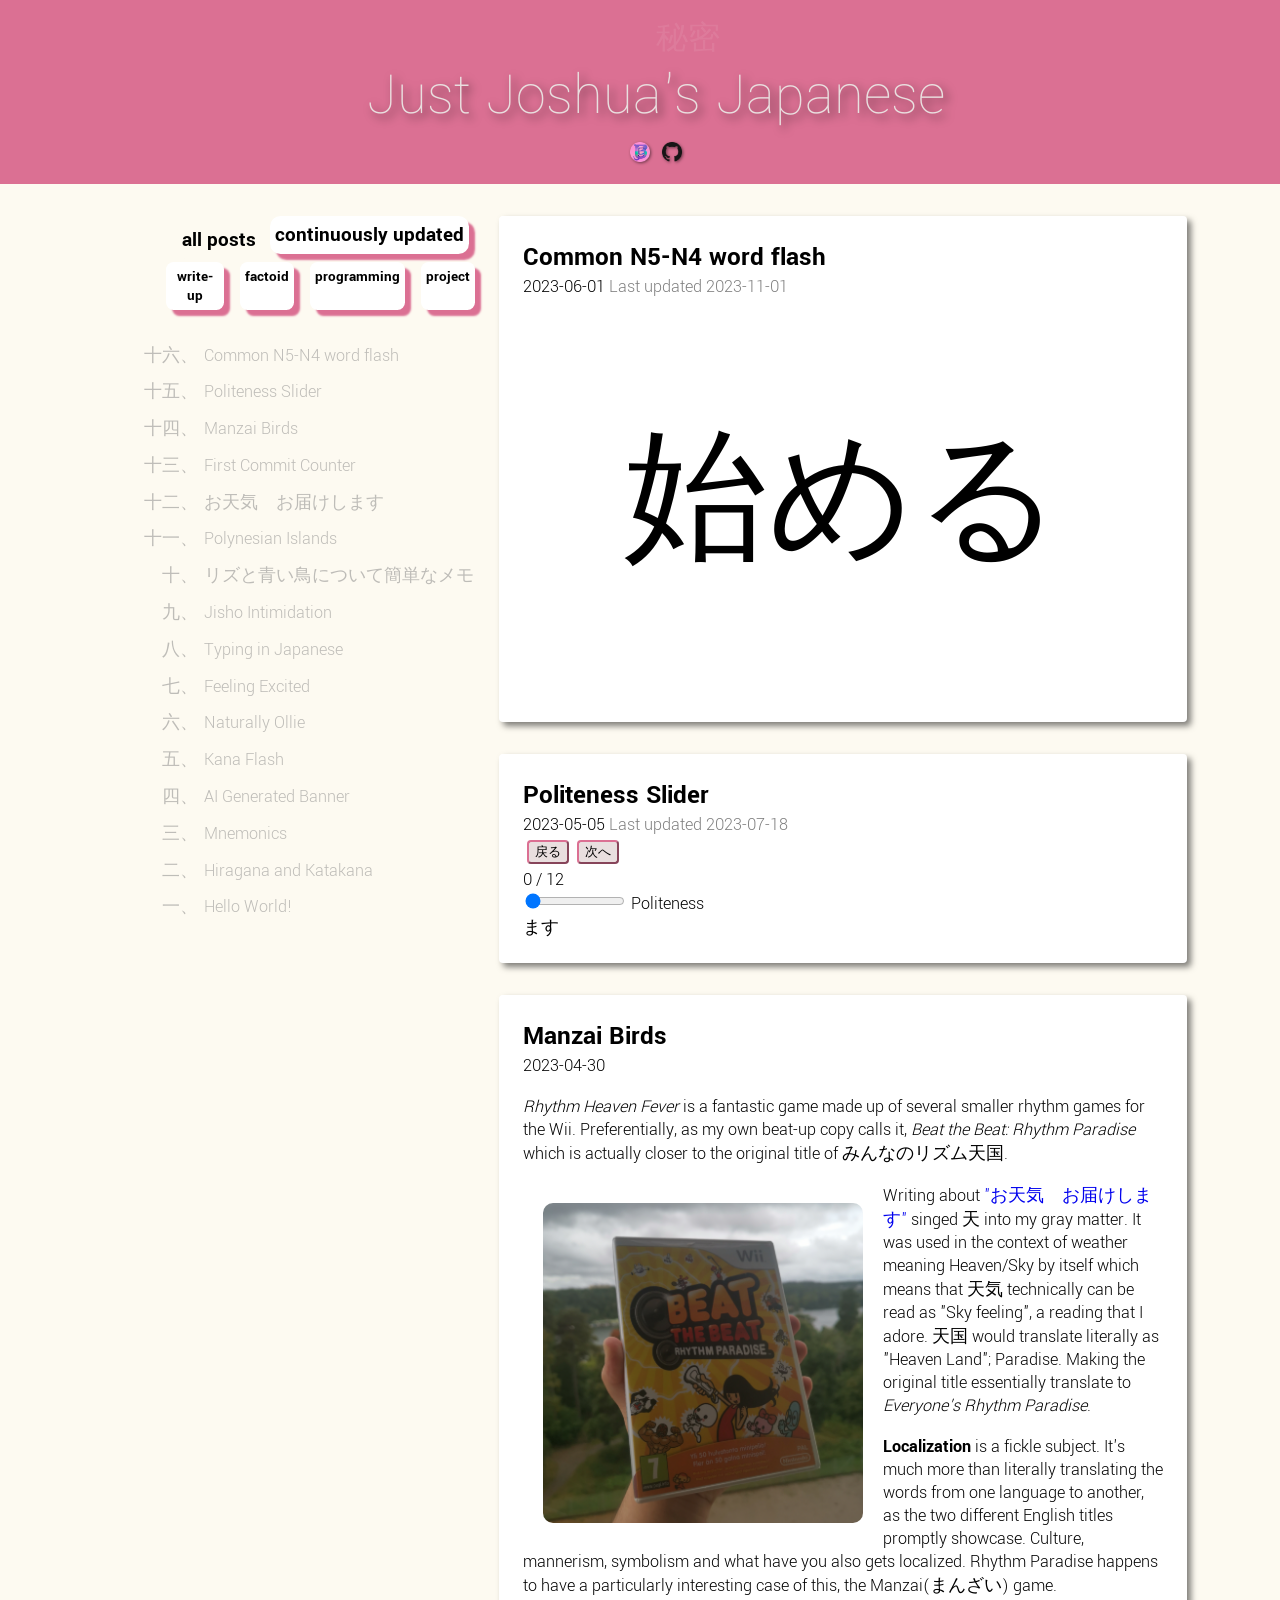
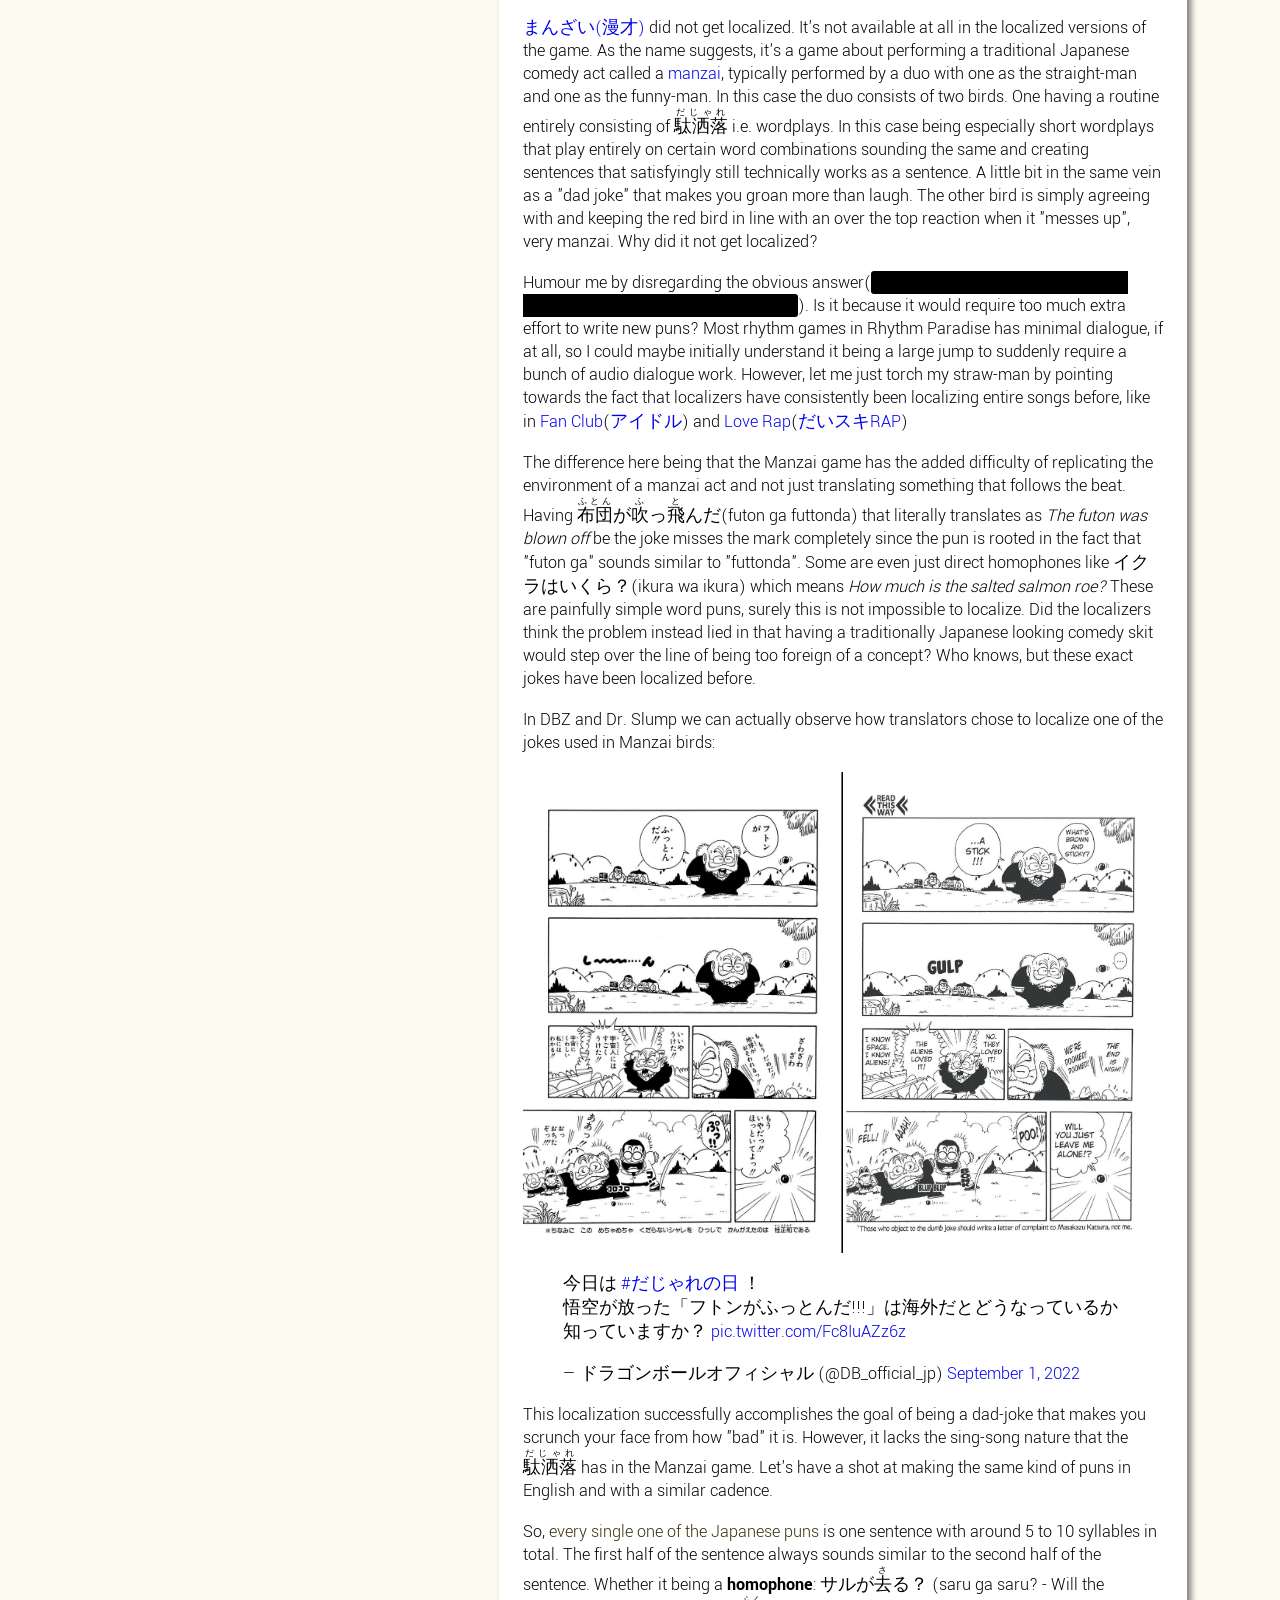
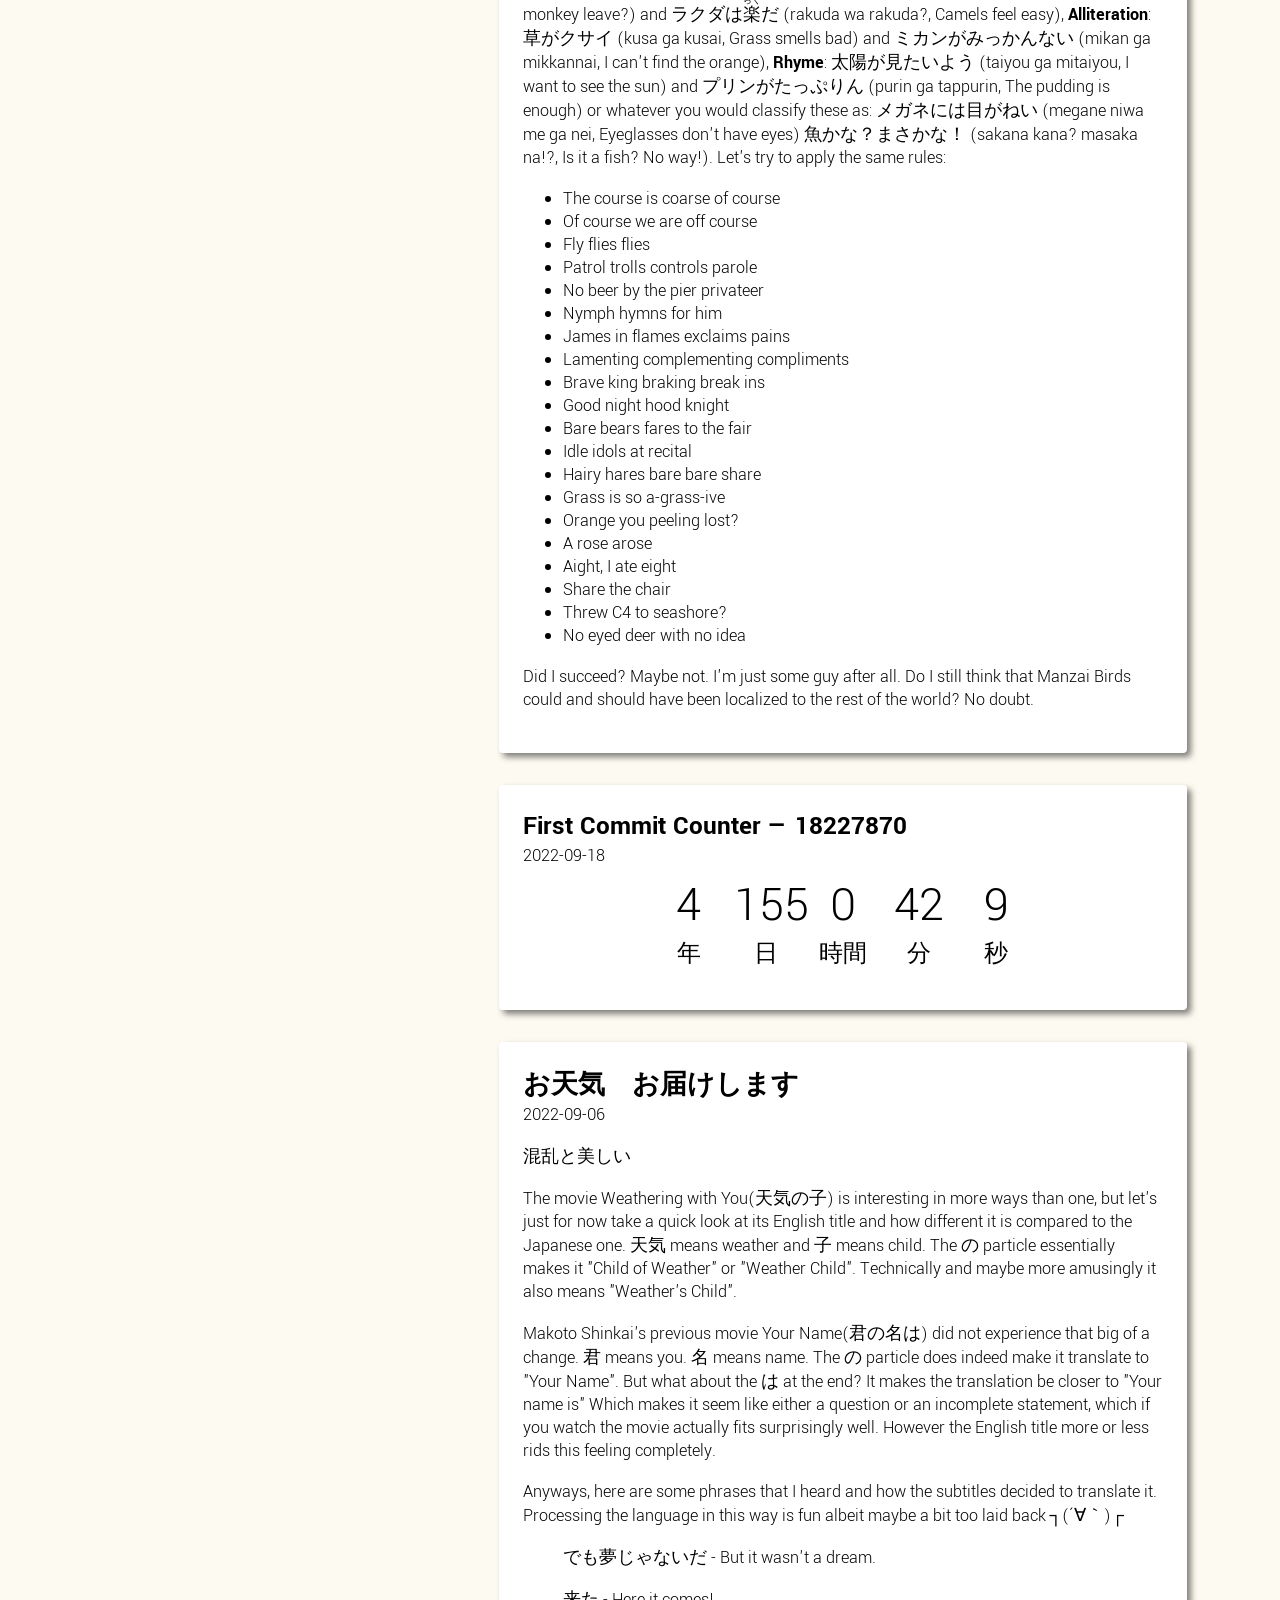
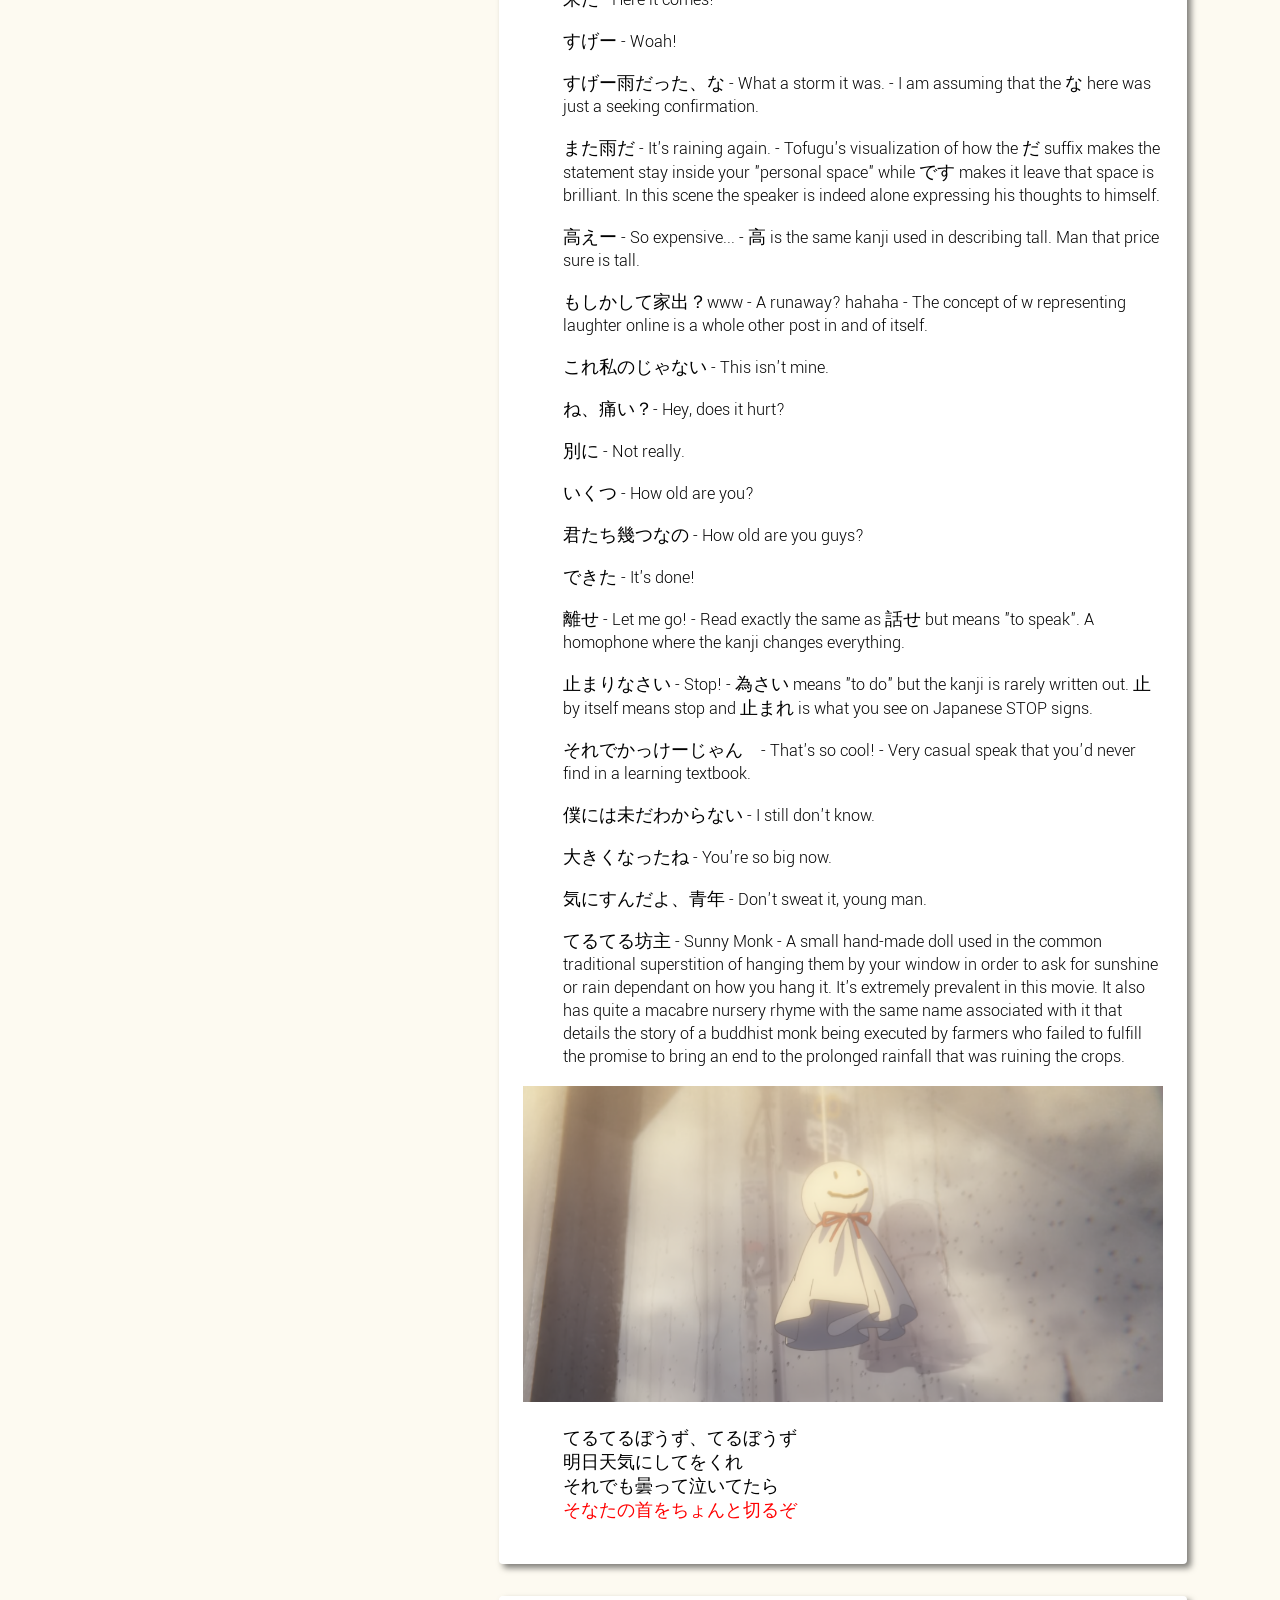
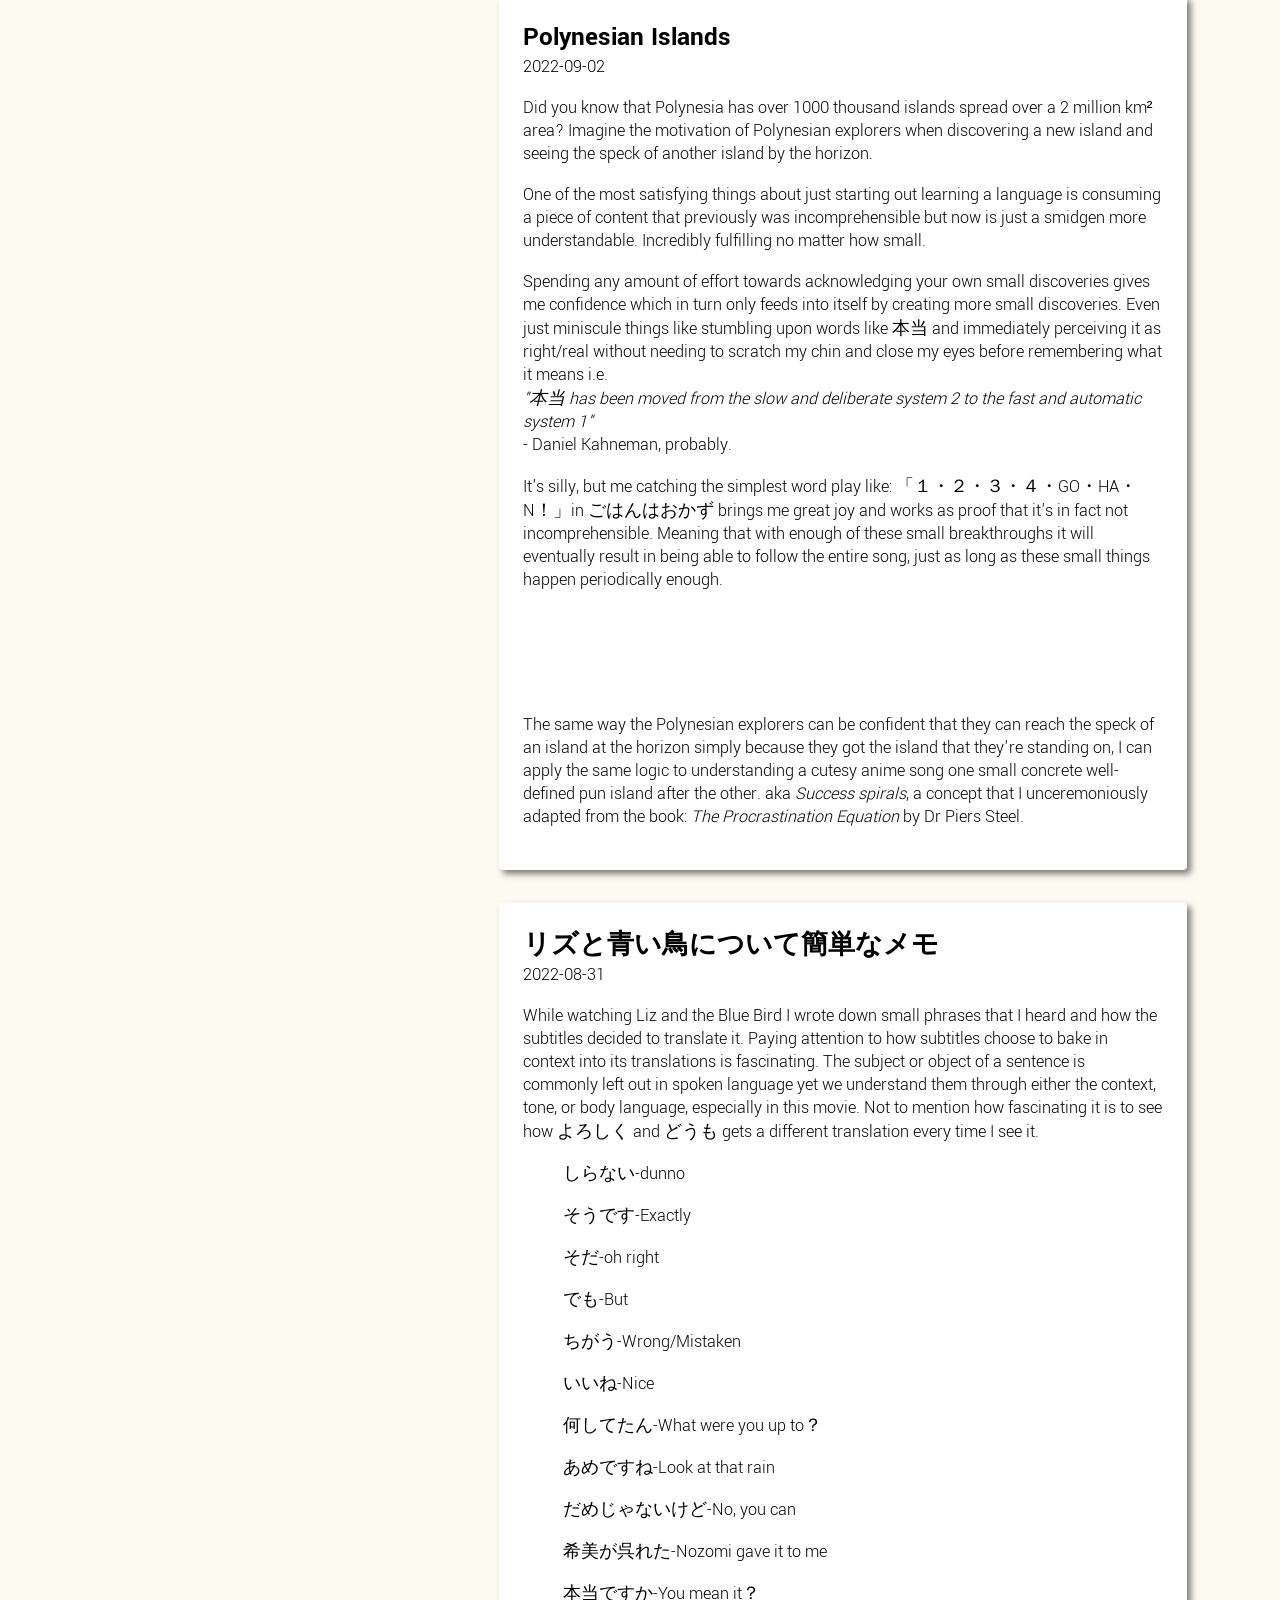
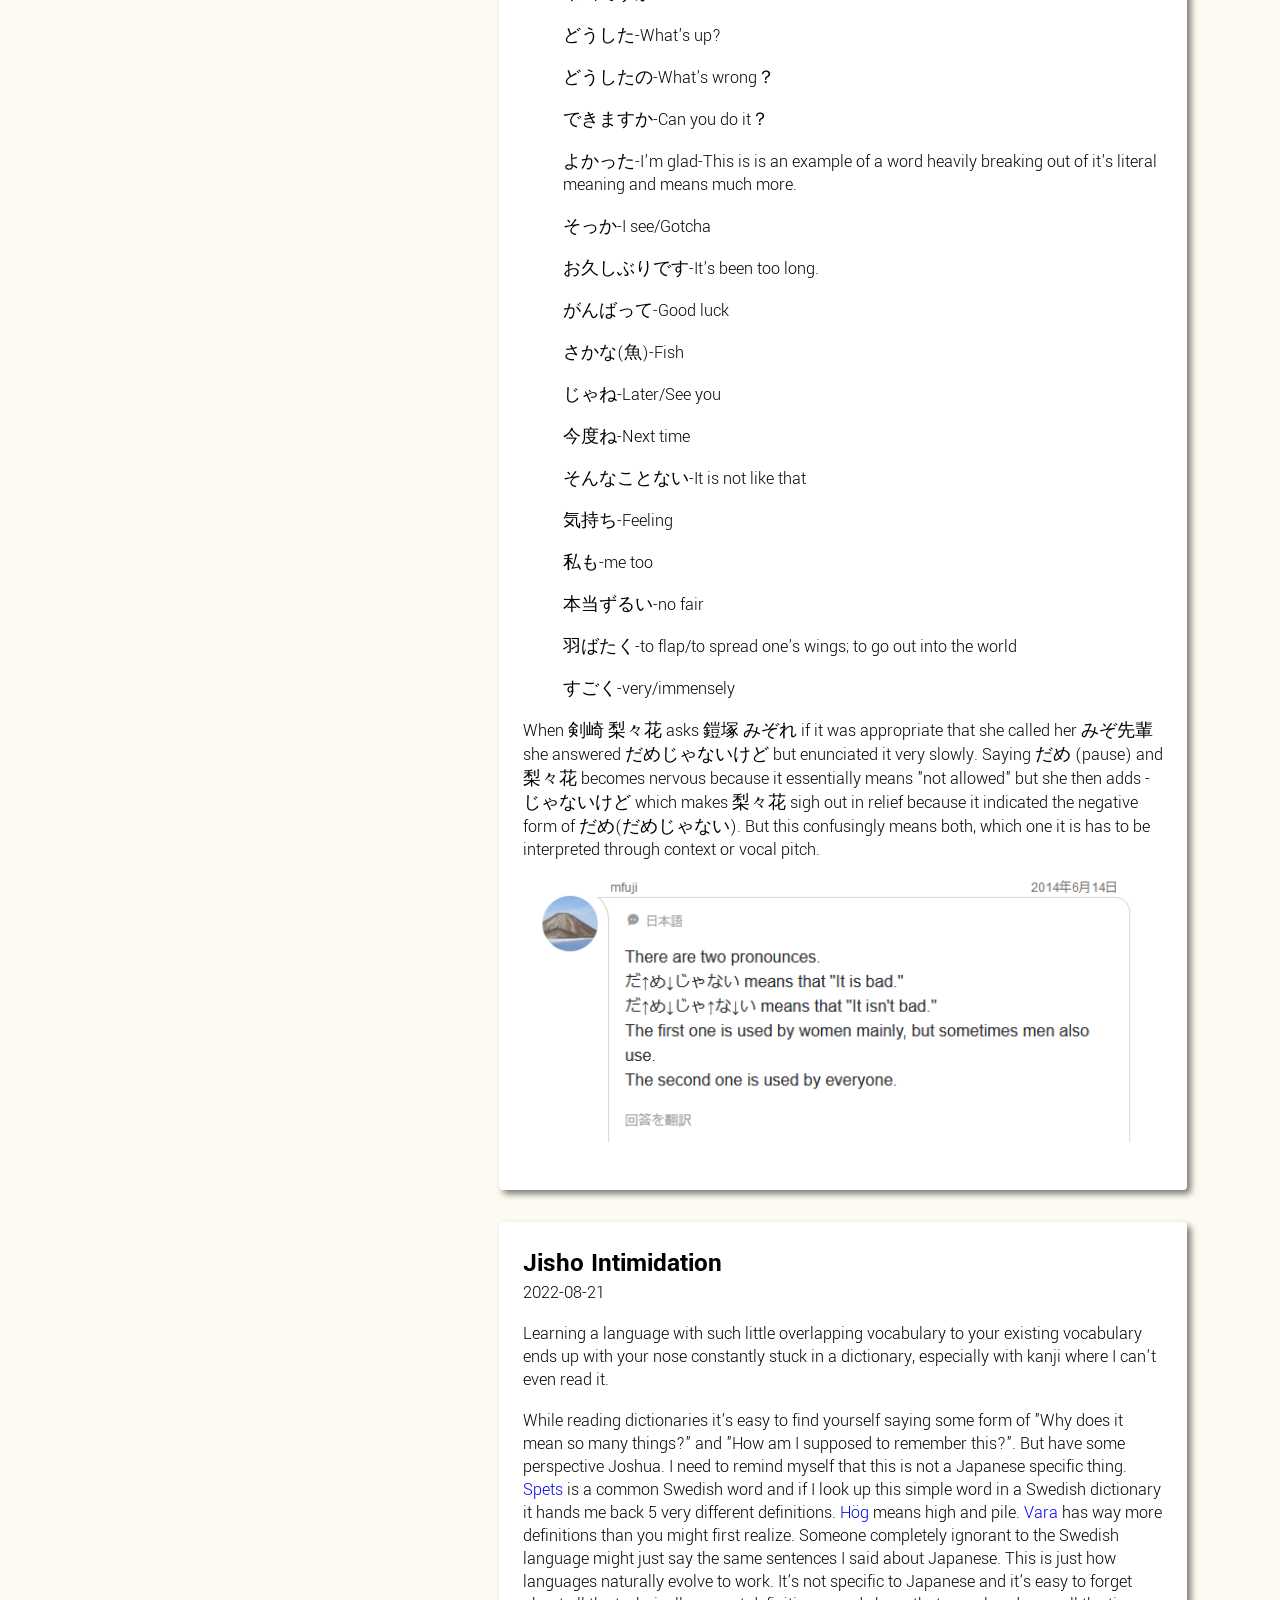
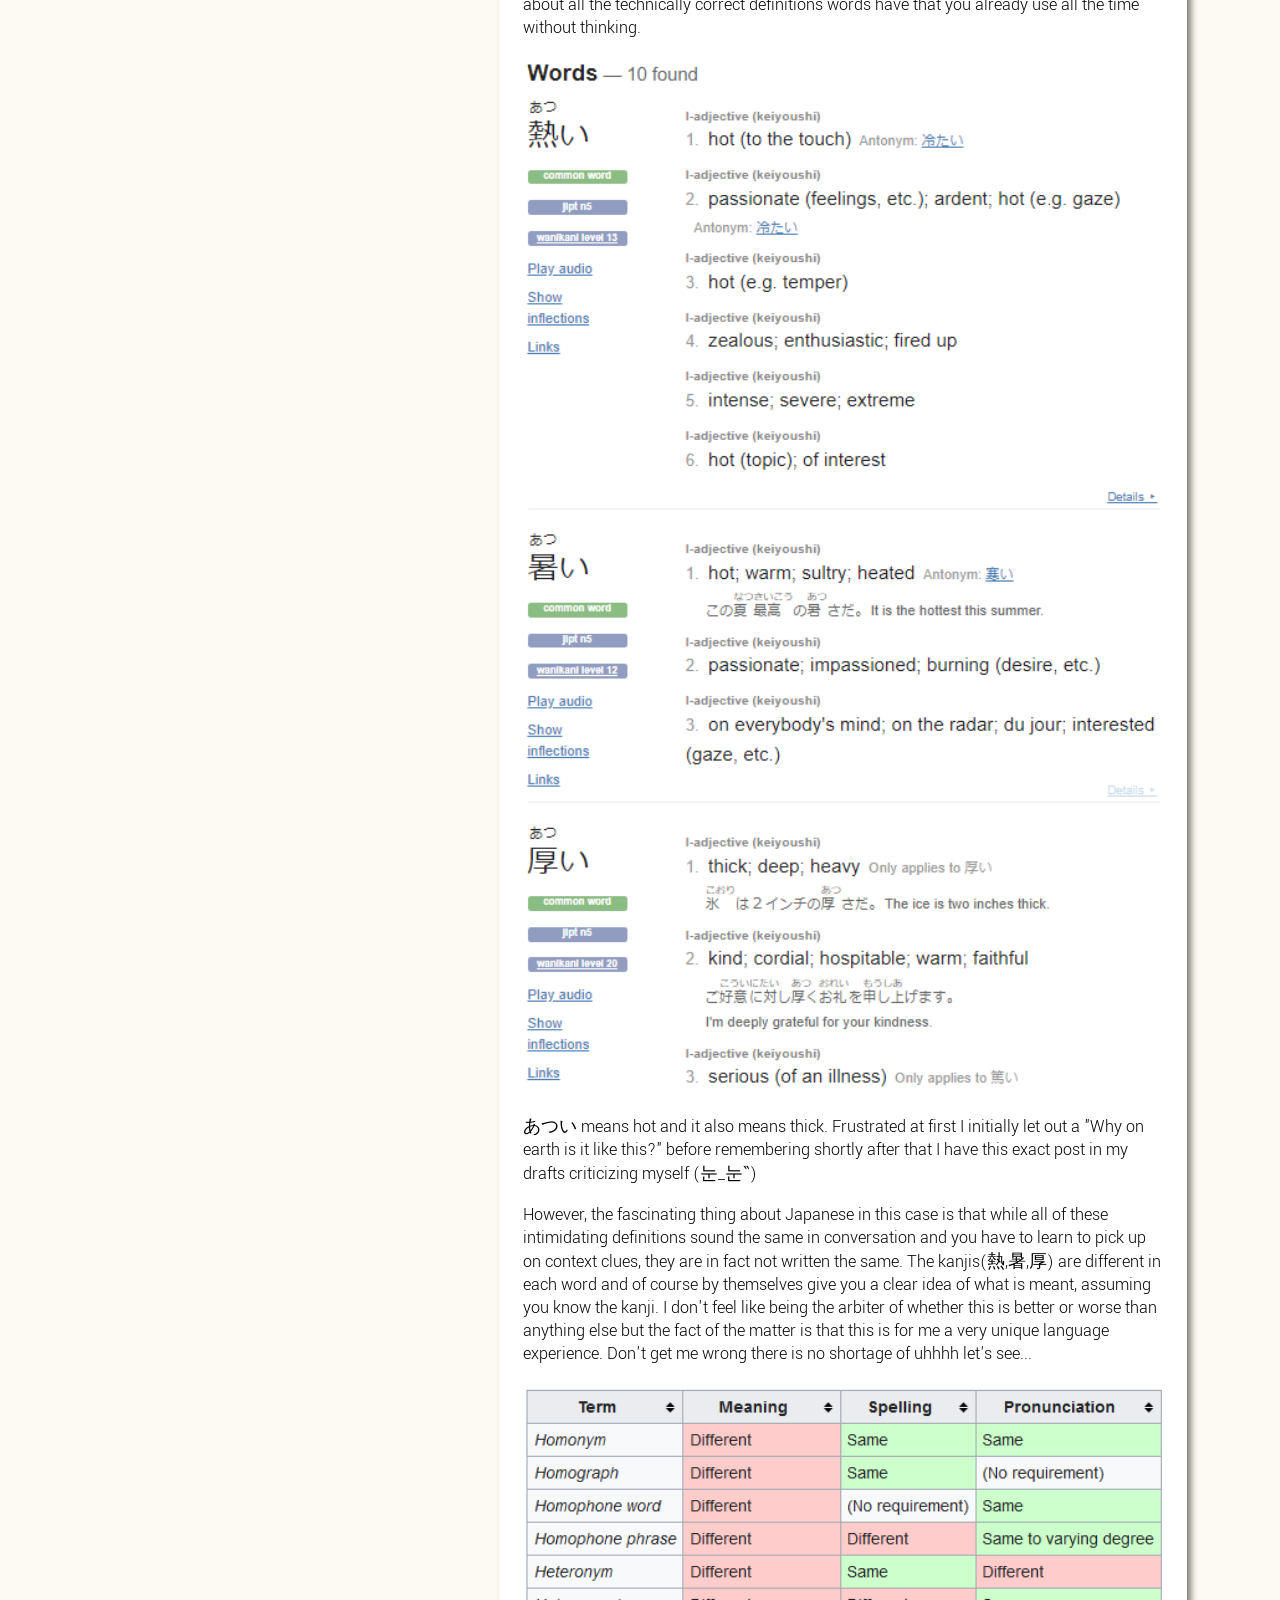
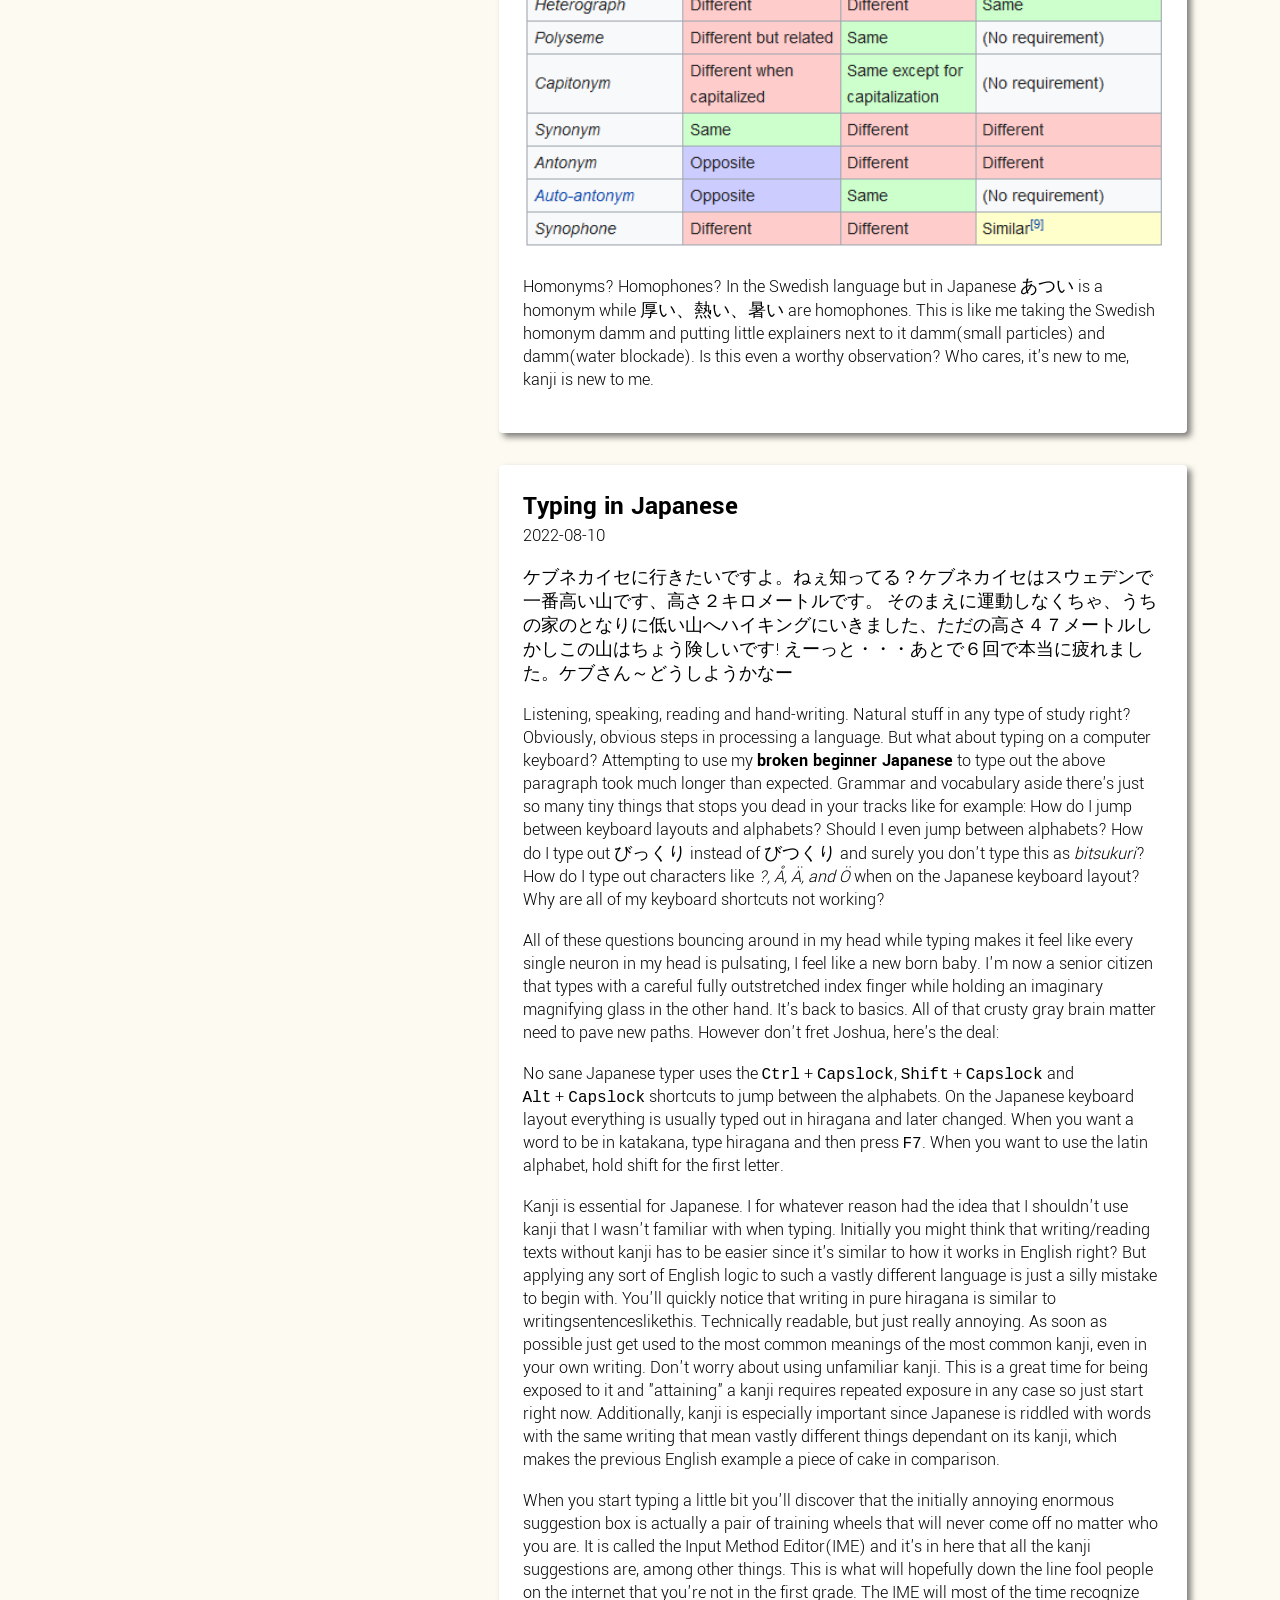
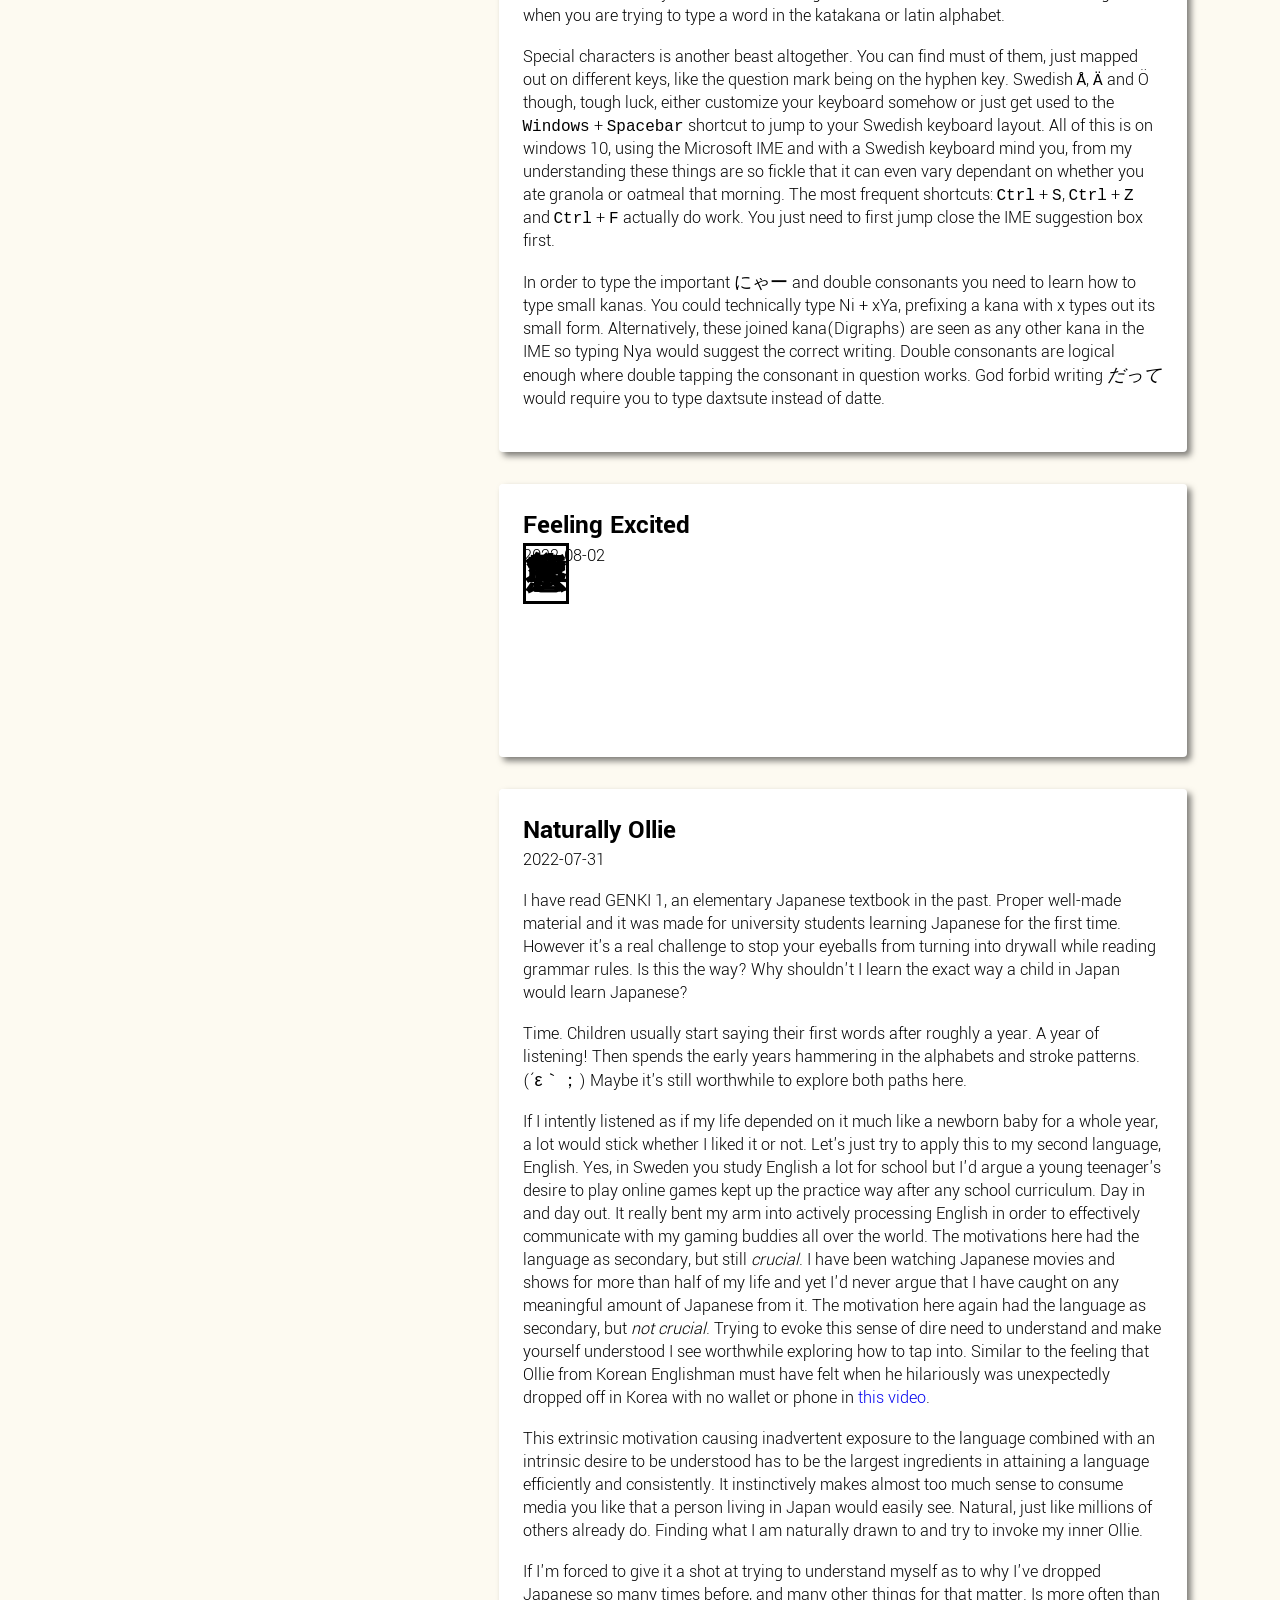
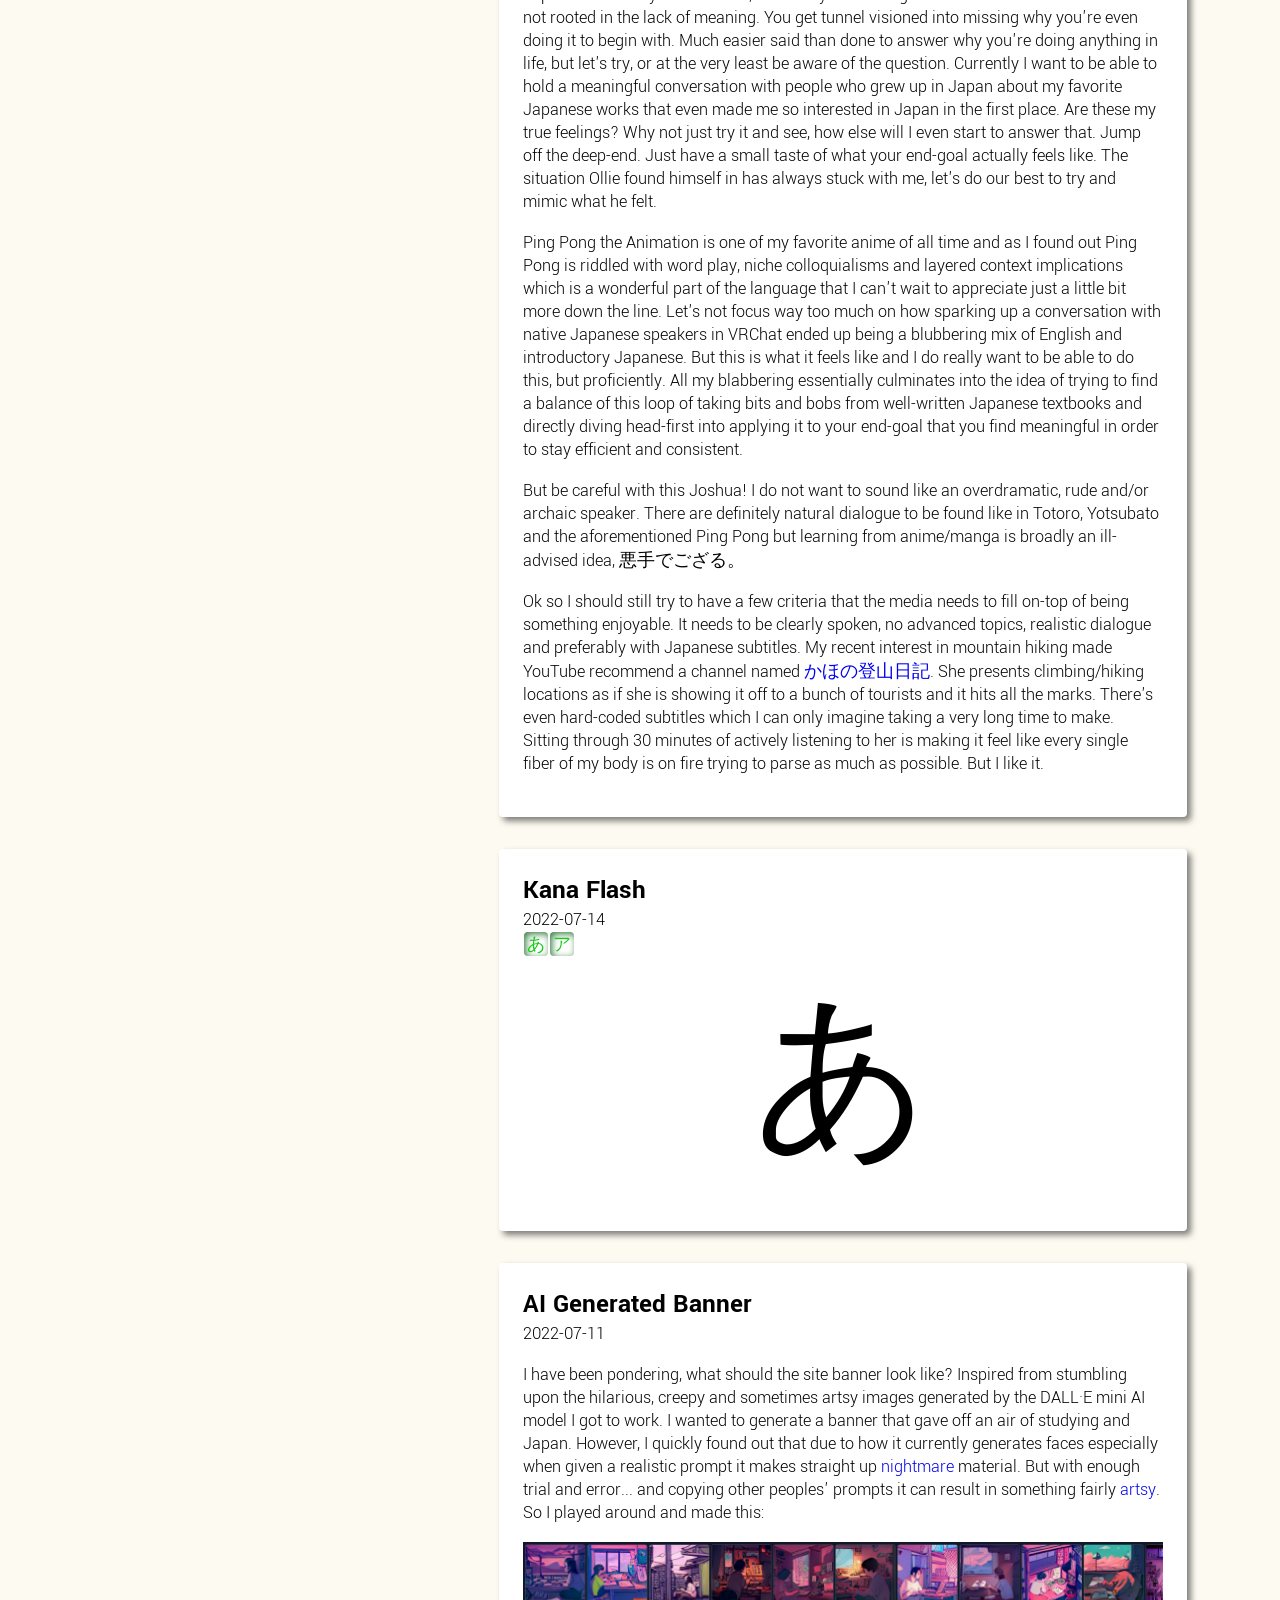
==== commit 94ca1d3b: "-words" ====
--- a/index.html
+++ b/index.html
@@ -129,7 +129,7 @@
             <article id="post16" class="blog-post continuously-updated">
                 <h2>Common N5-N4 word flash</h2>
                 <time class="date" datetime="">2023-06-01</time>
-                <time class="date date-last-updated" datetime="2023-06-01">Last updated 2023-10-22</time>
+                <time class="date date-last-updated" datetime="2023-06-01">Last updated 2023-11-01</time>
                 <article>
                     <div id="flash-square-common-words" onclick="flashSquareCommonWordClick()">
                         <div id="flash-square-common-word">始める</div>
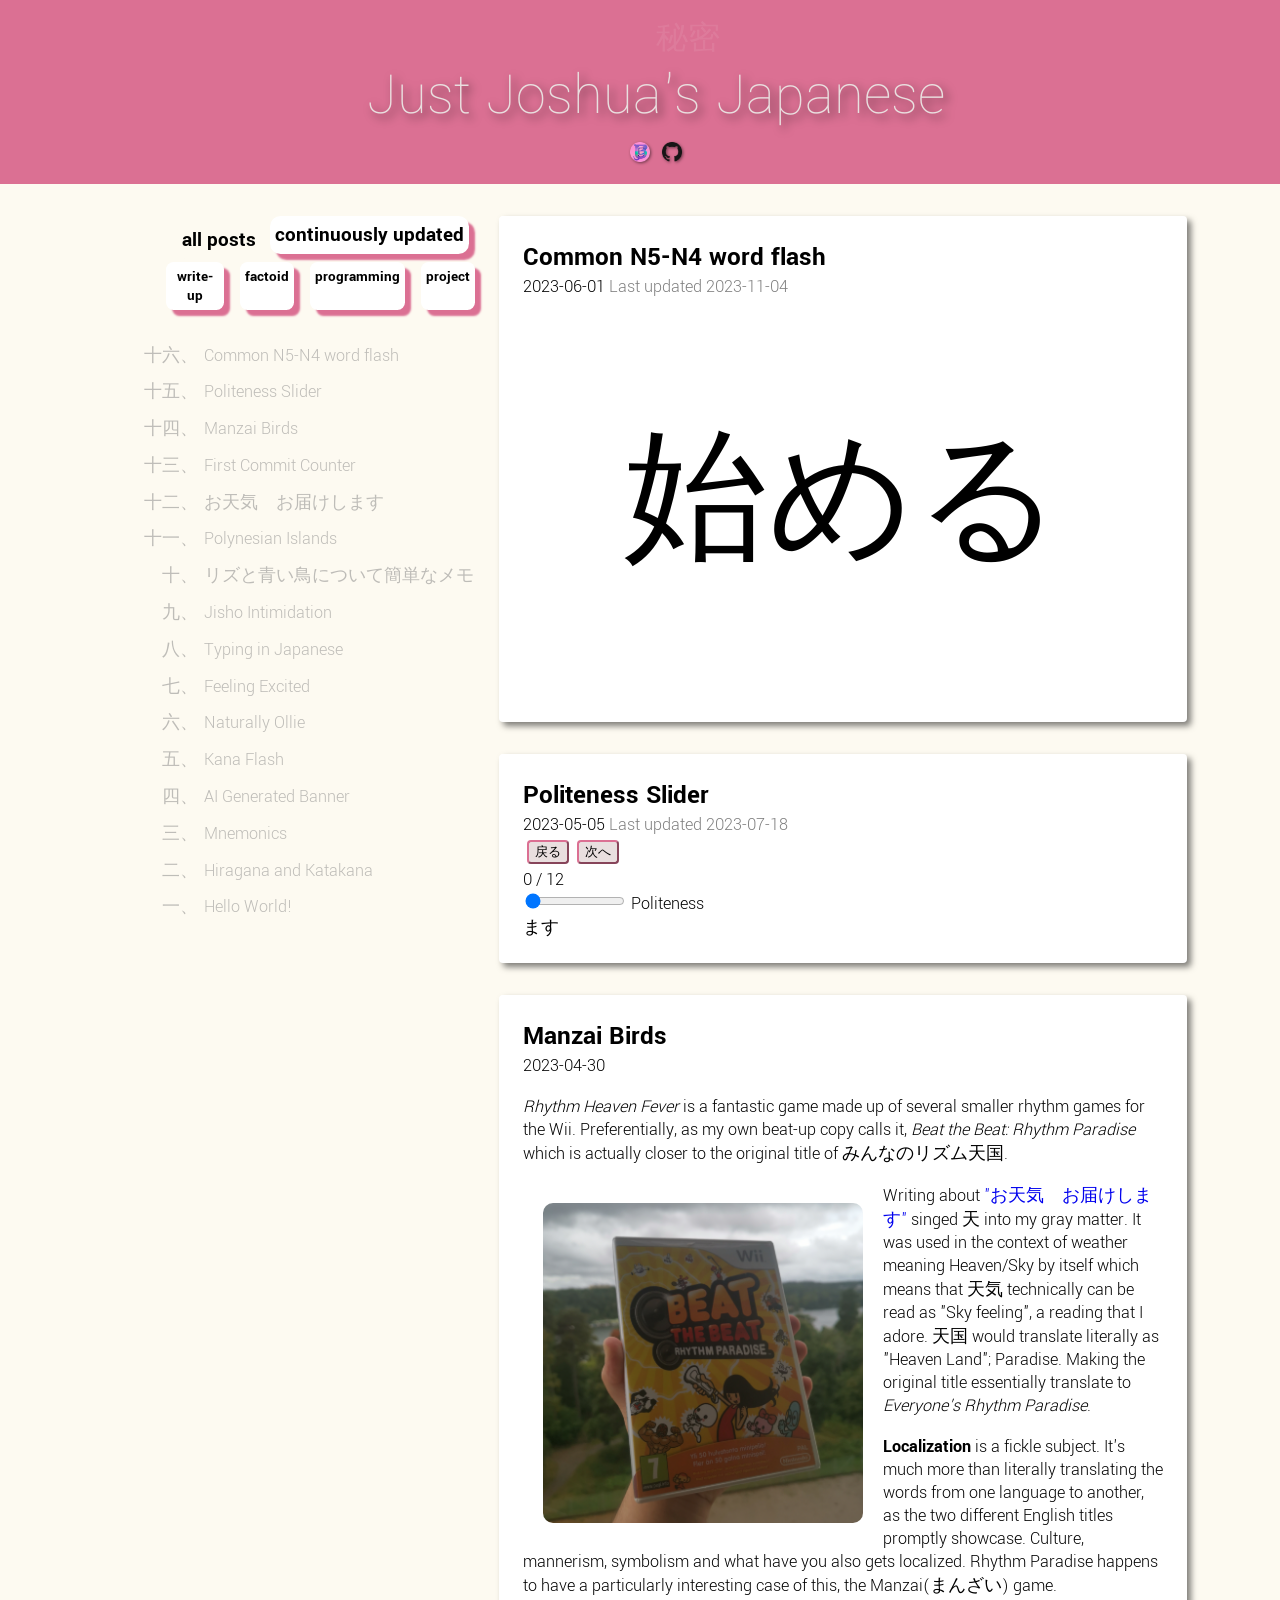
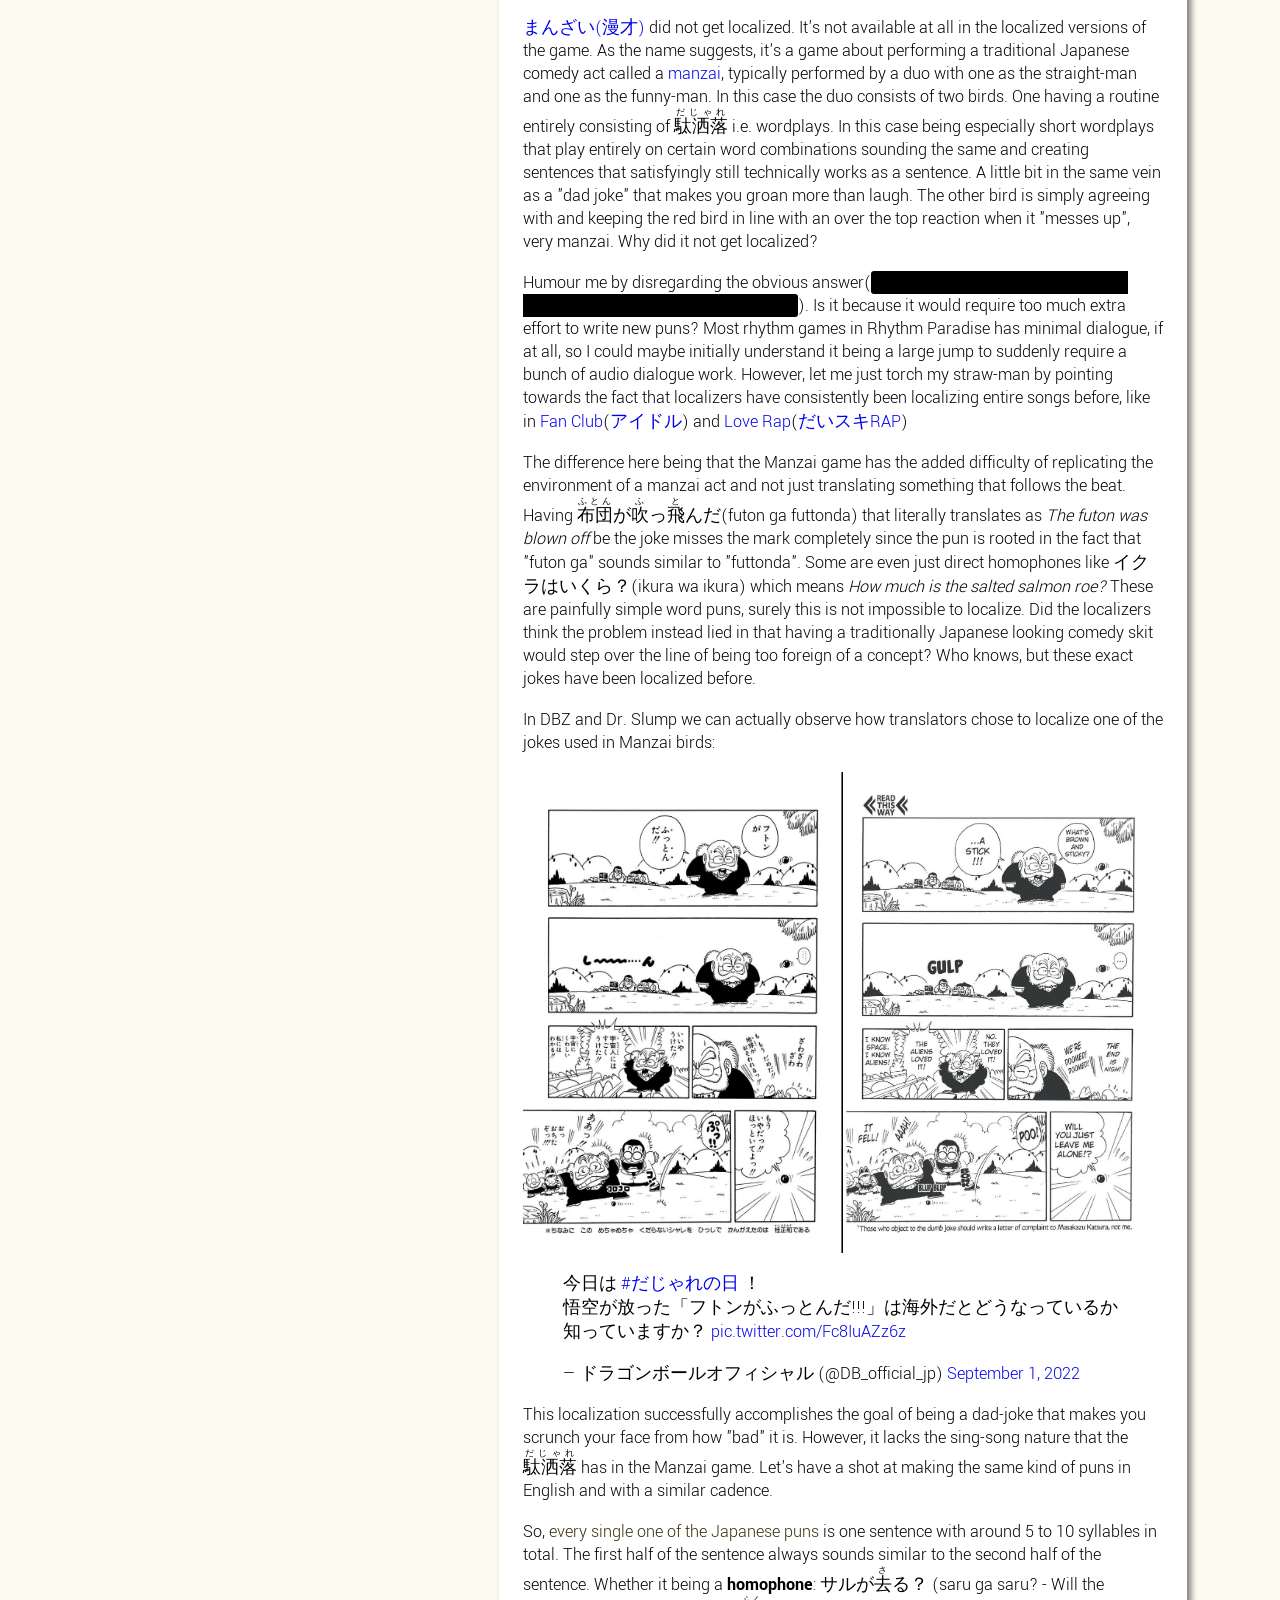
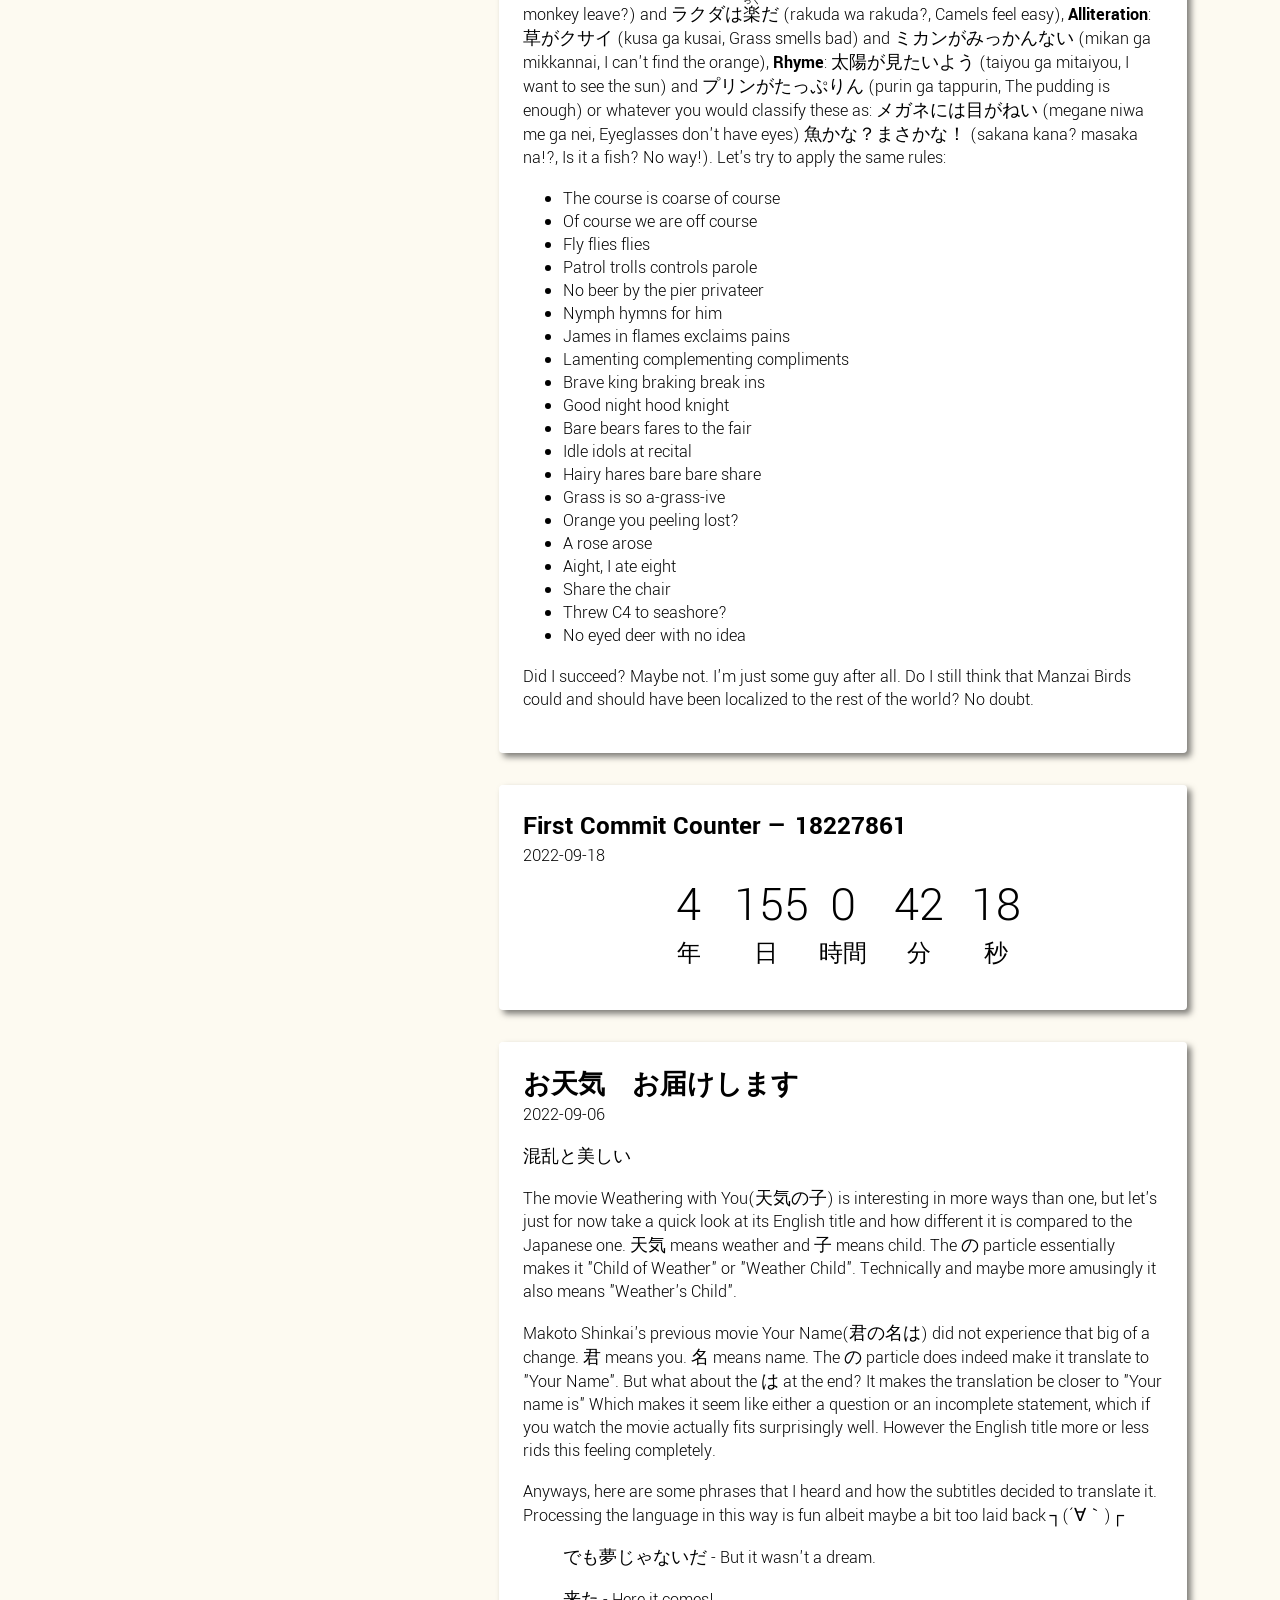
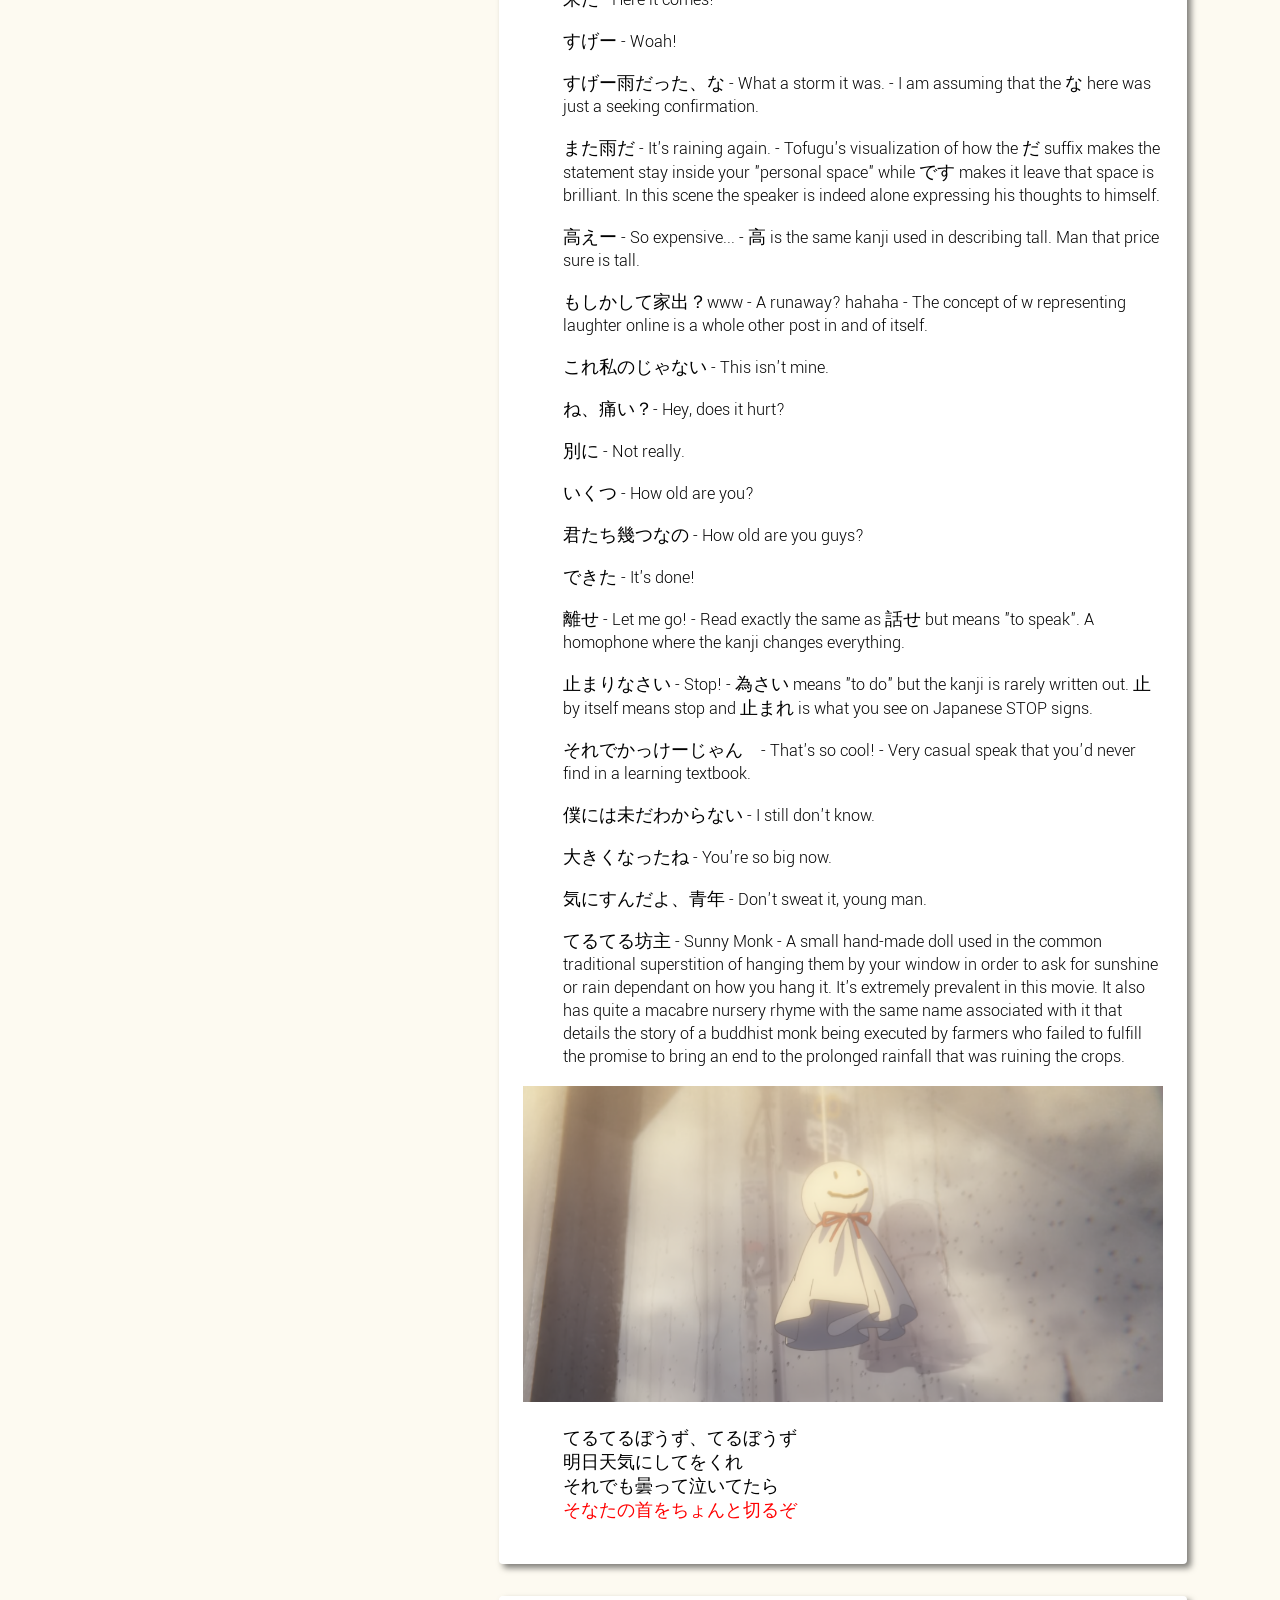
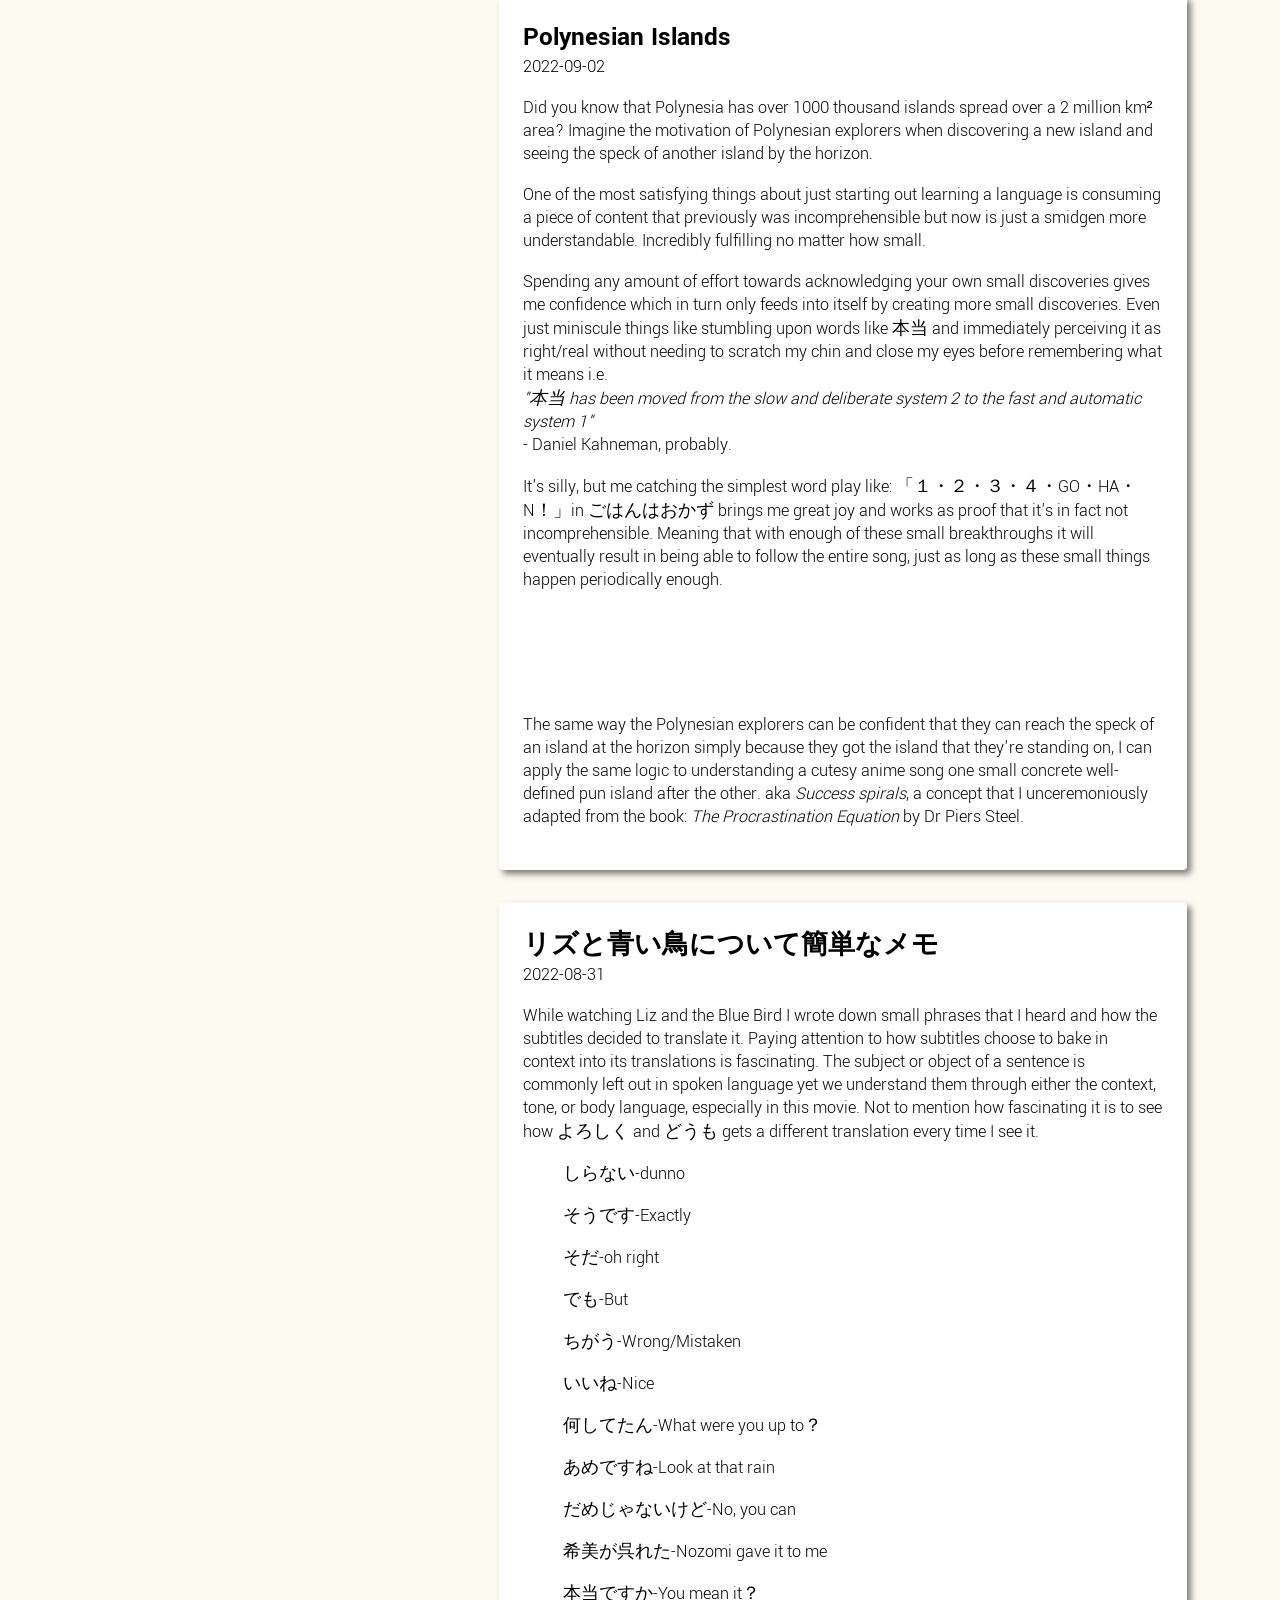
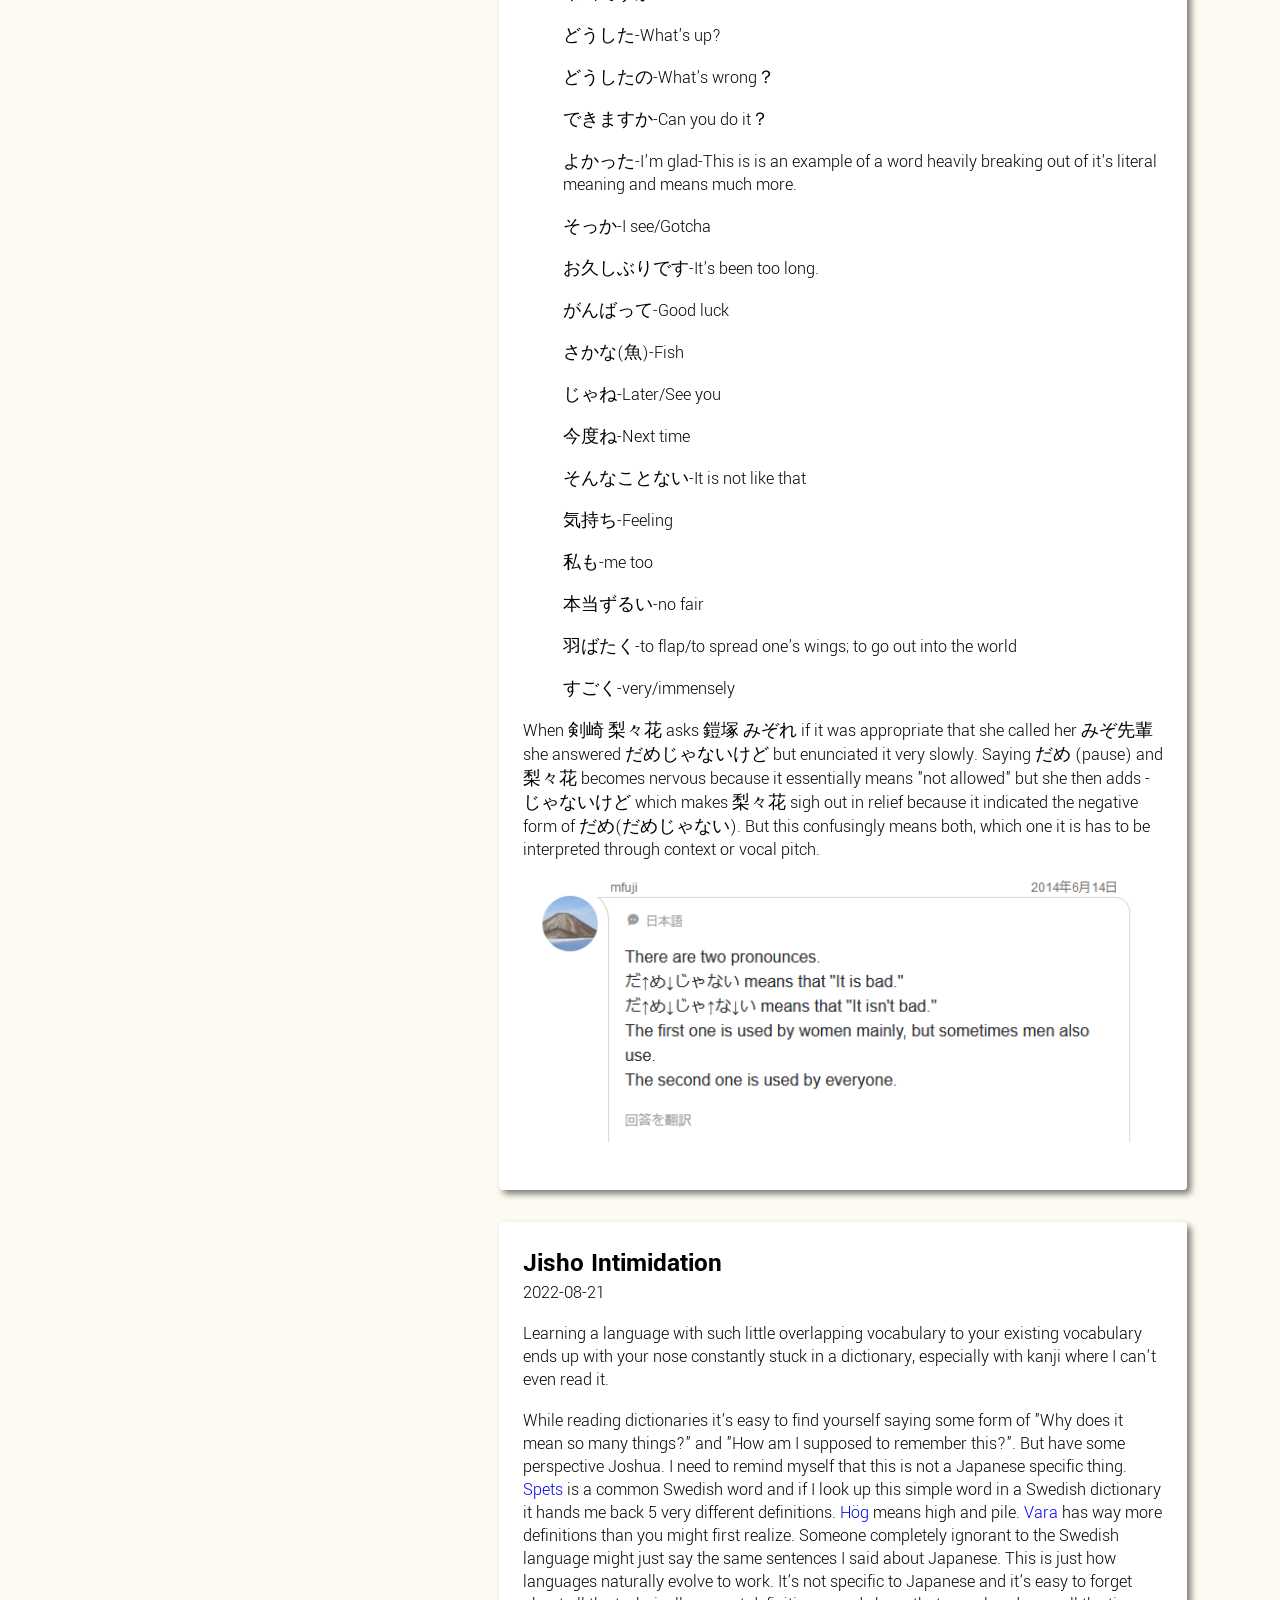
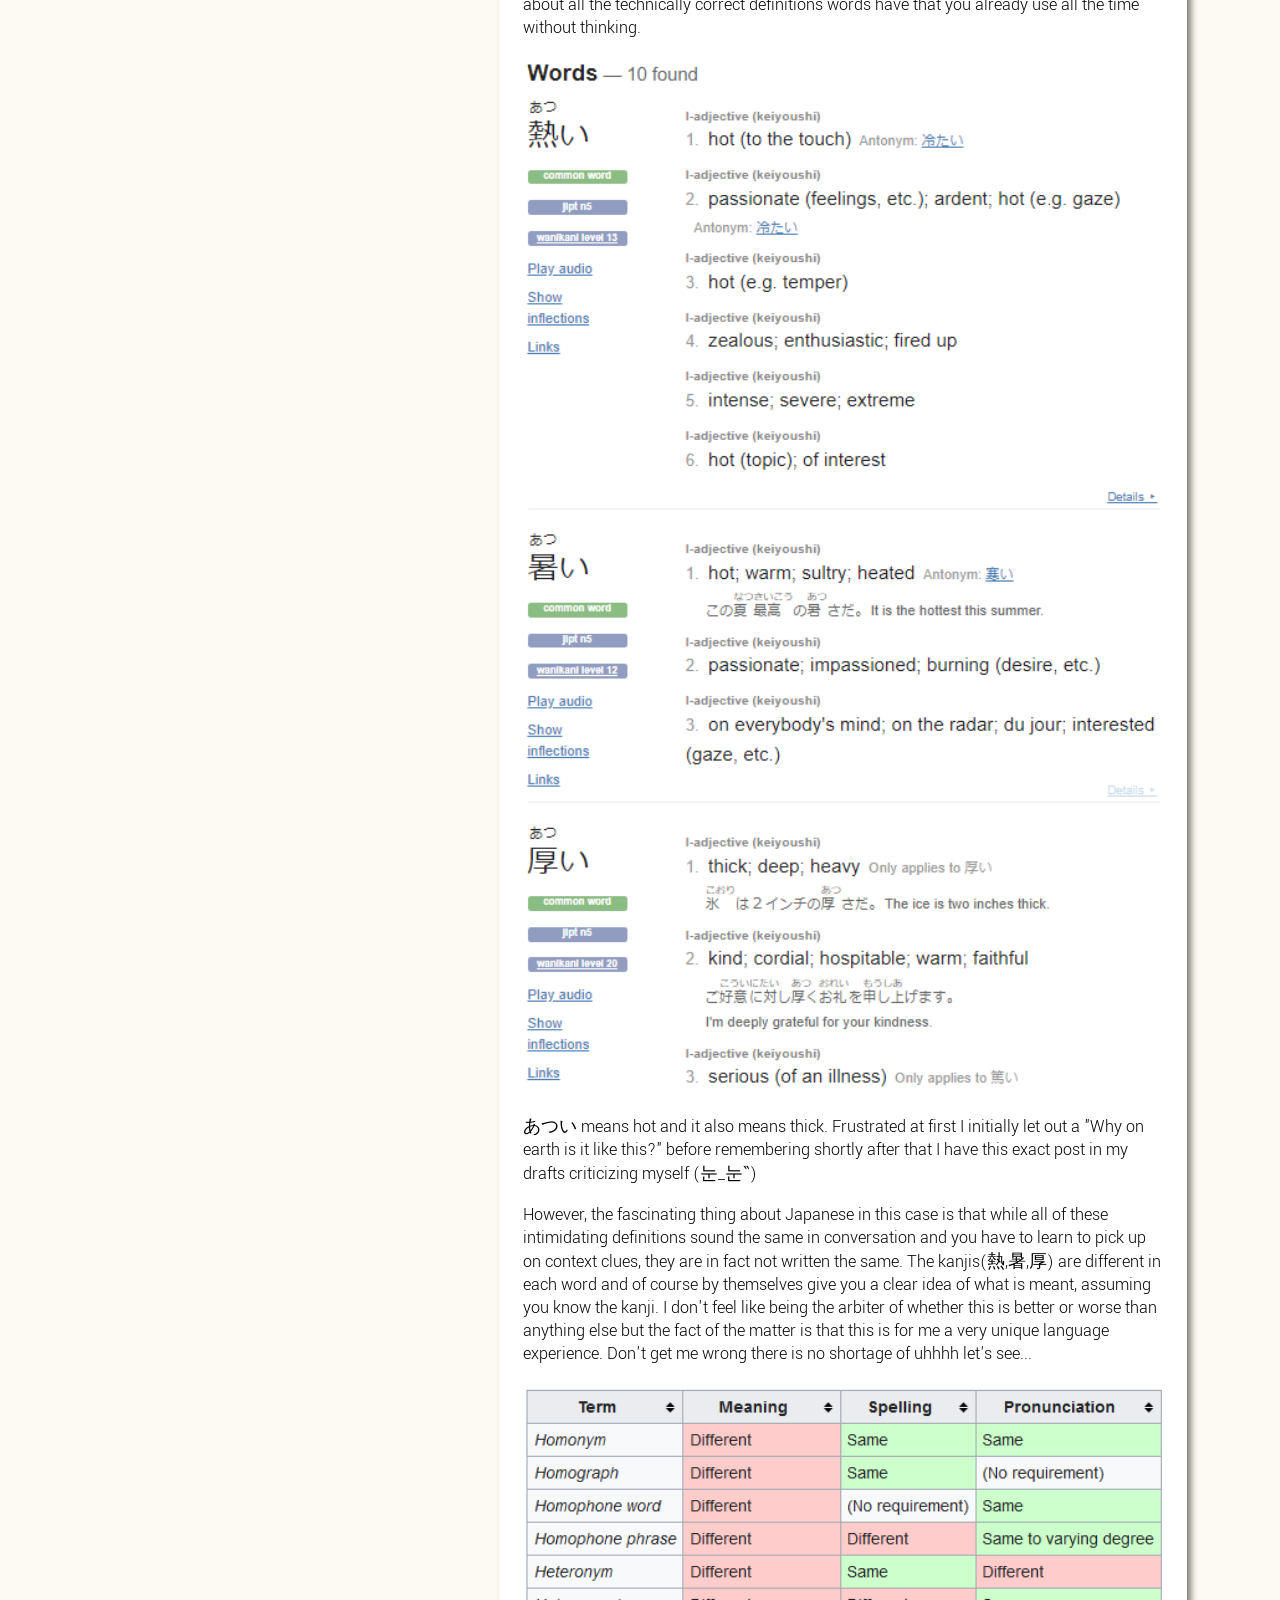
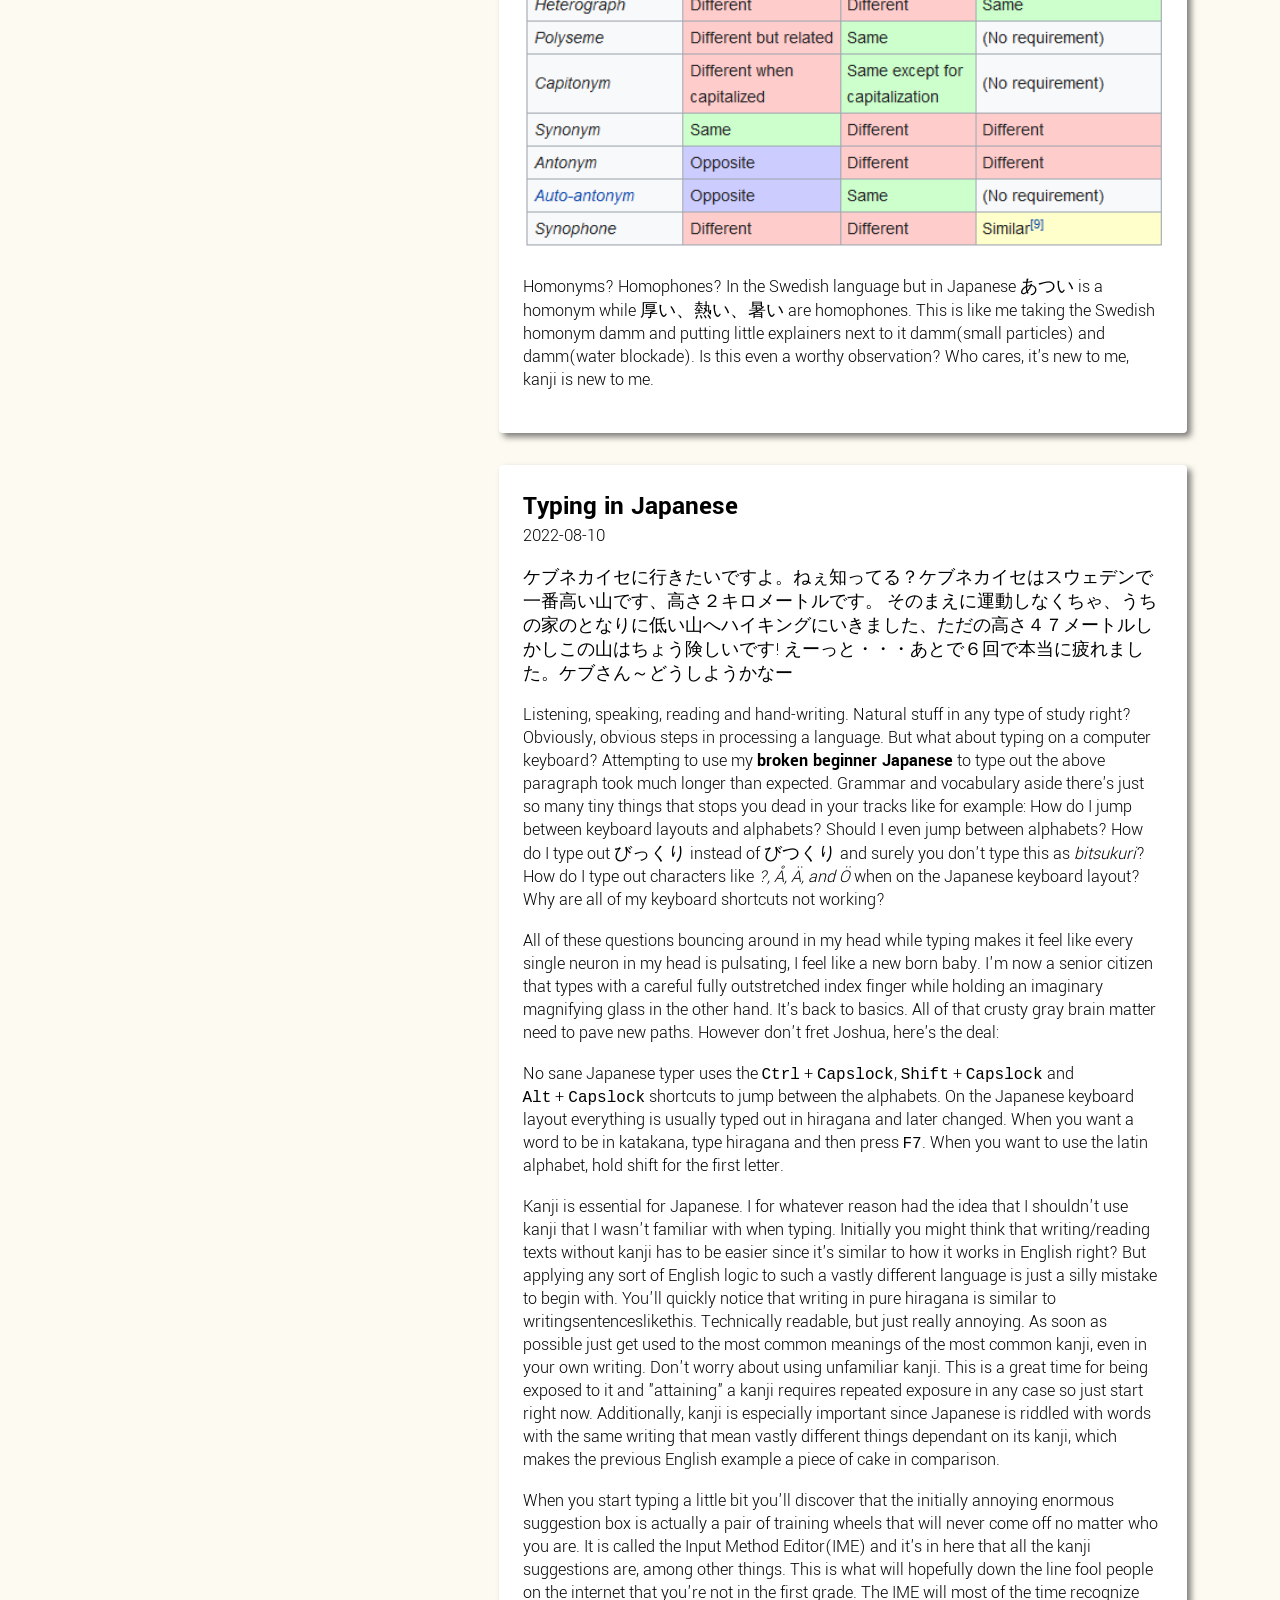
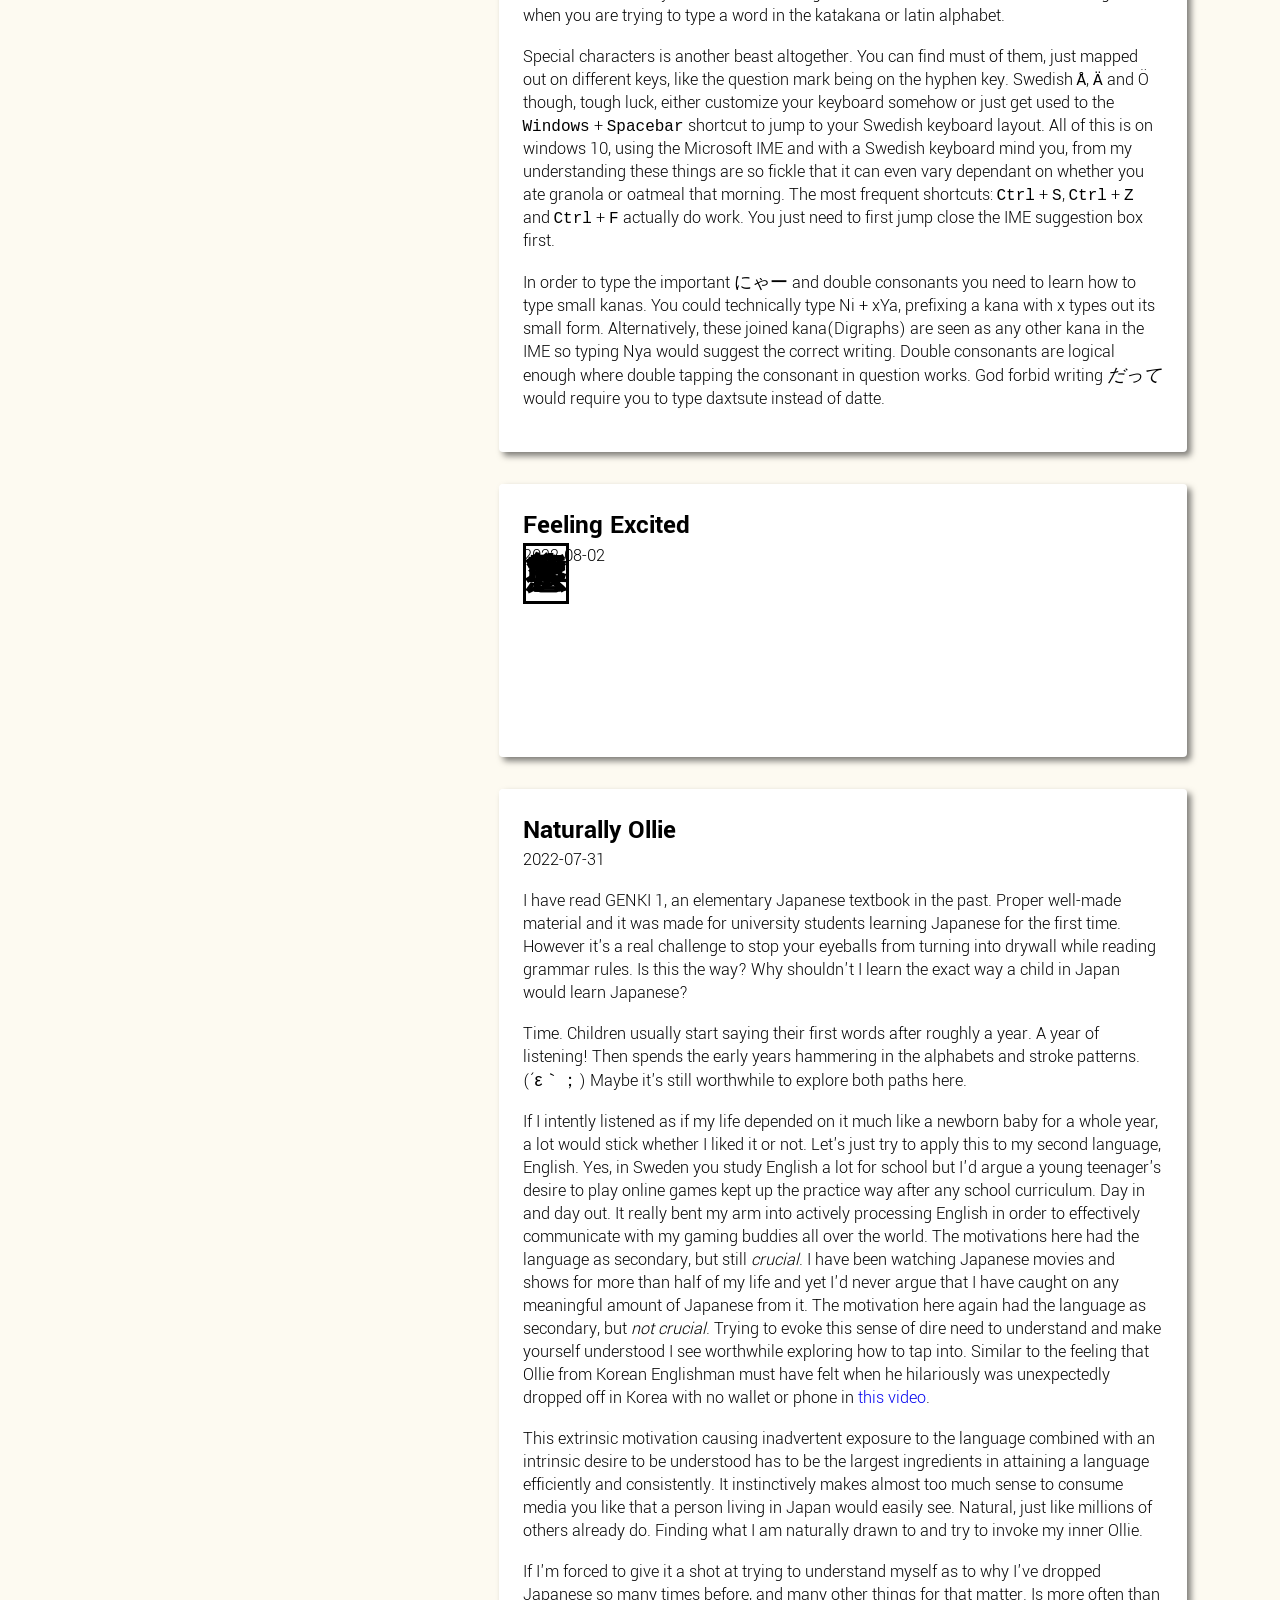
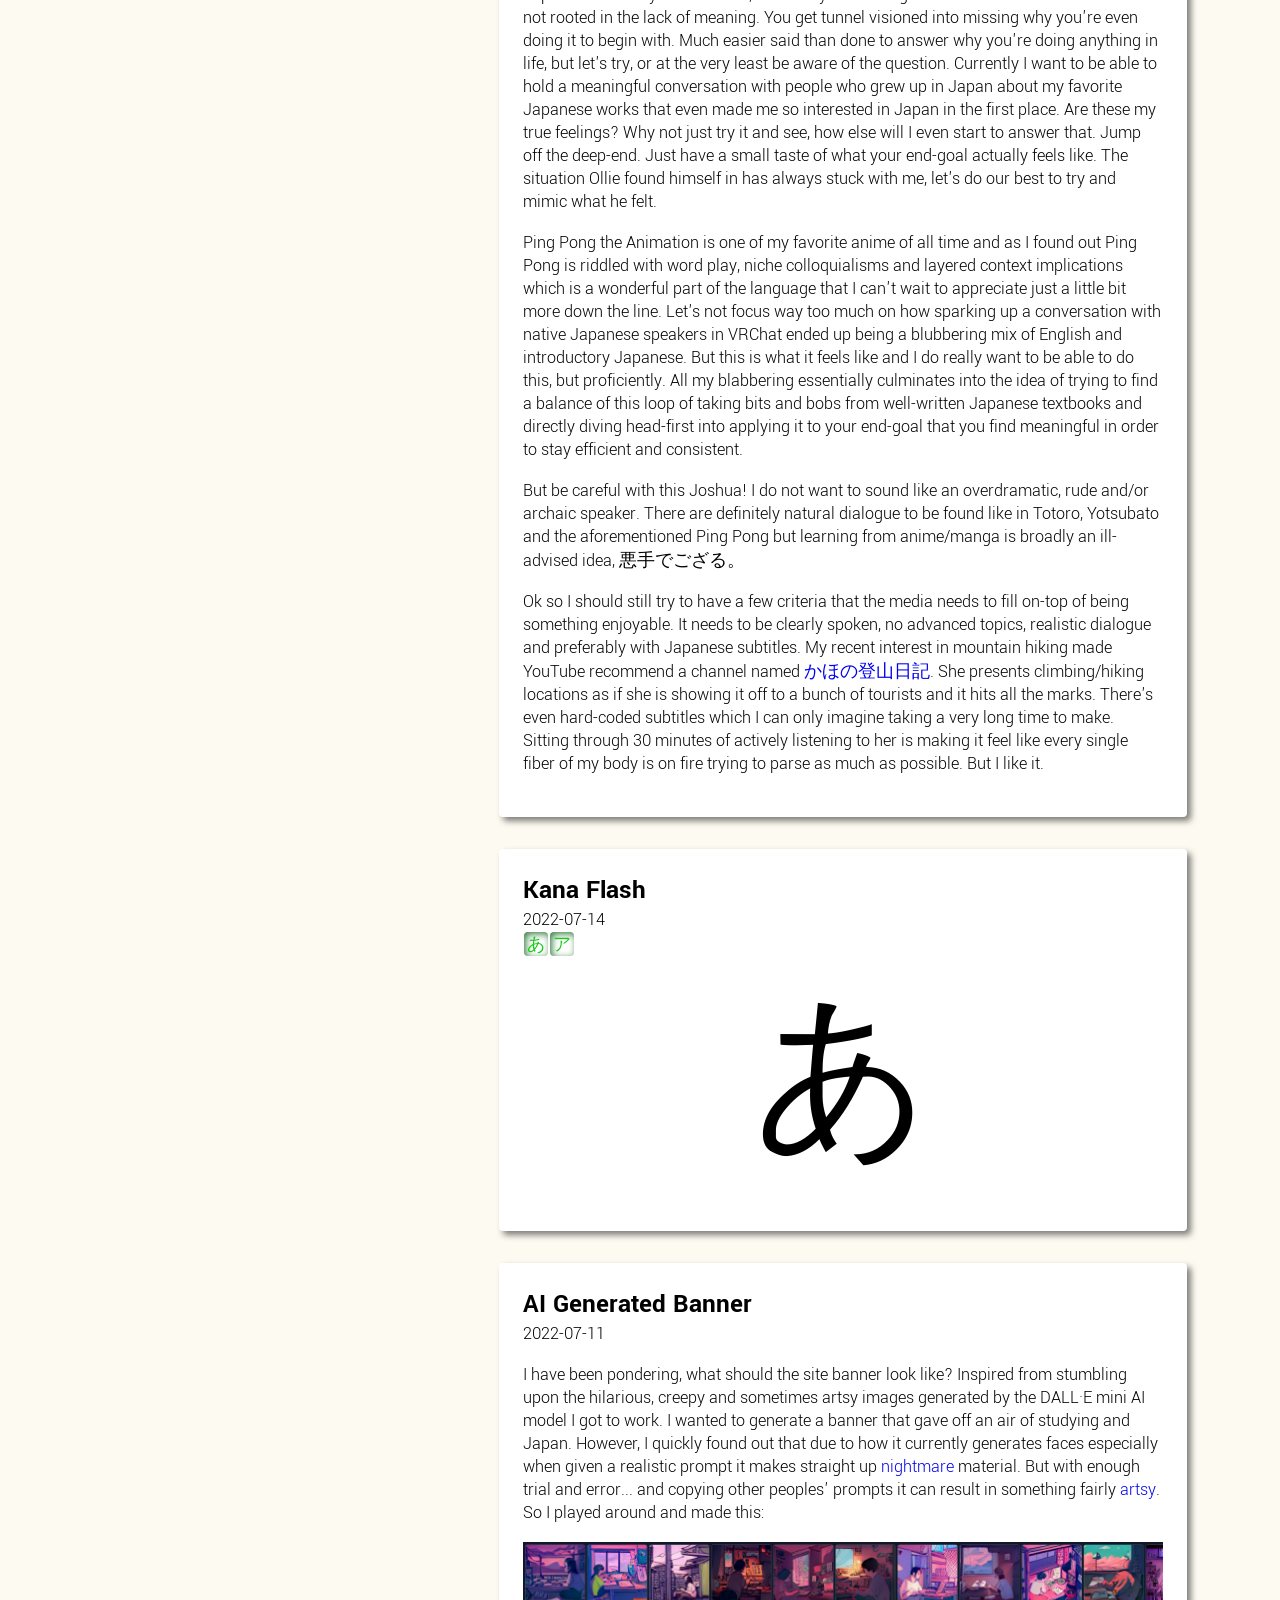
==== commit 7c51b52e: "-what are these" ====
--- a/index.html
+++ b/index.html
@@ -129,7 +129,7 @@
             <article id="post16" class="blog-post continuously-updated">
                 <h2>Common N5-N4 word flash</h2>
                 <time class="date" datetime="">2023-06-01</time>
-                <time class="date date-last-updated" datetime="2023-06-01">Last updated 2023-11-01</time>
+                <time class="date date-last-updated" datetime="2023-06-01">Last updated 2023-11-04</time>
                 <article>
                     <div id="flash-square-common-words" onclick="flashSquareCommonWordClick()">
                         <div id="flash-square-common-word">始める</div>
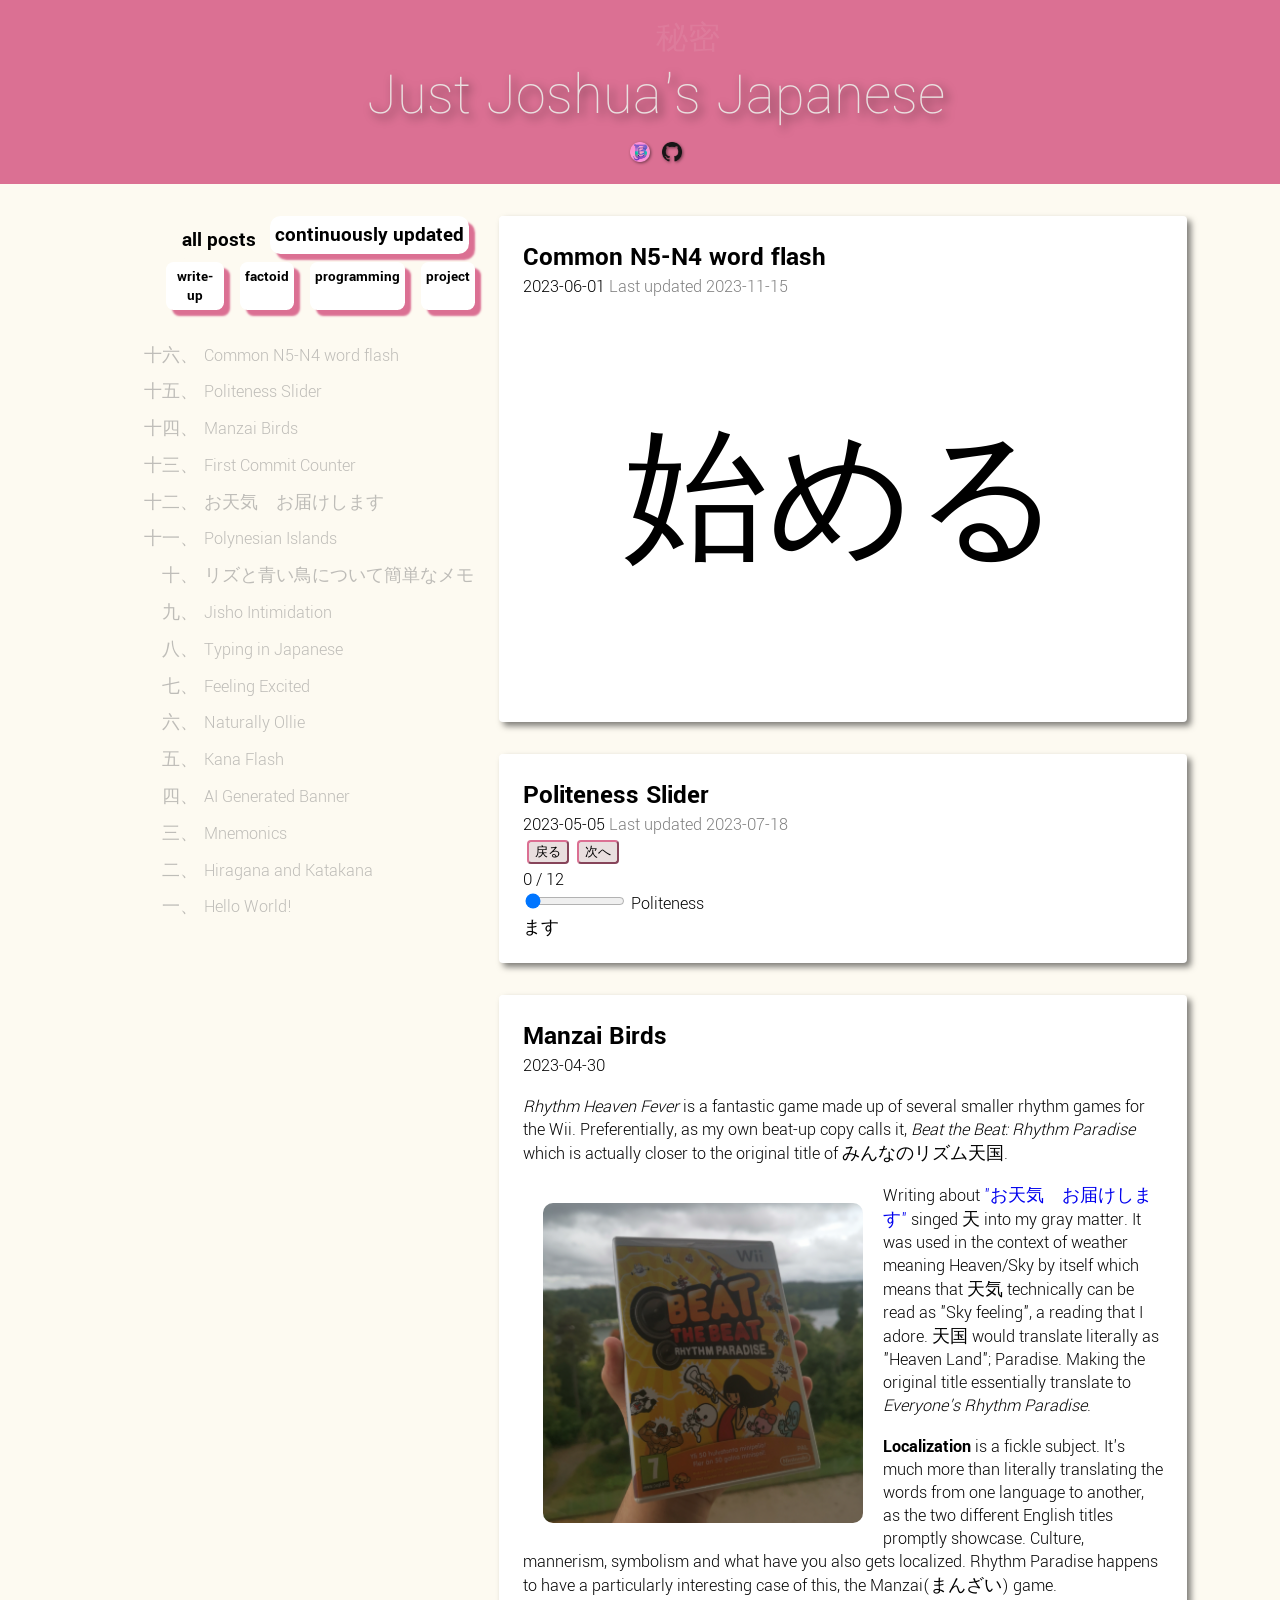
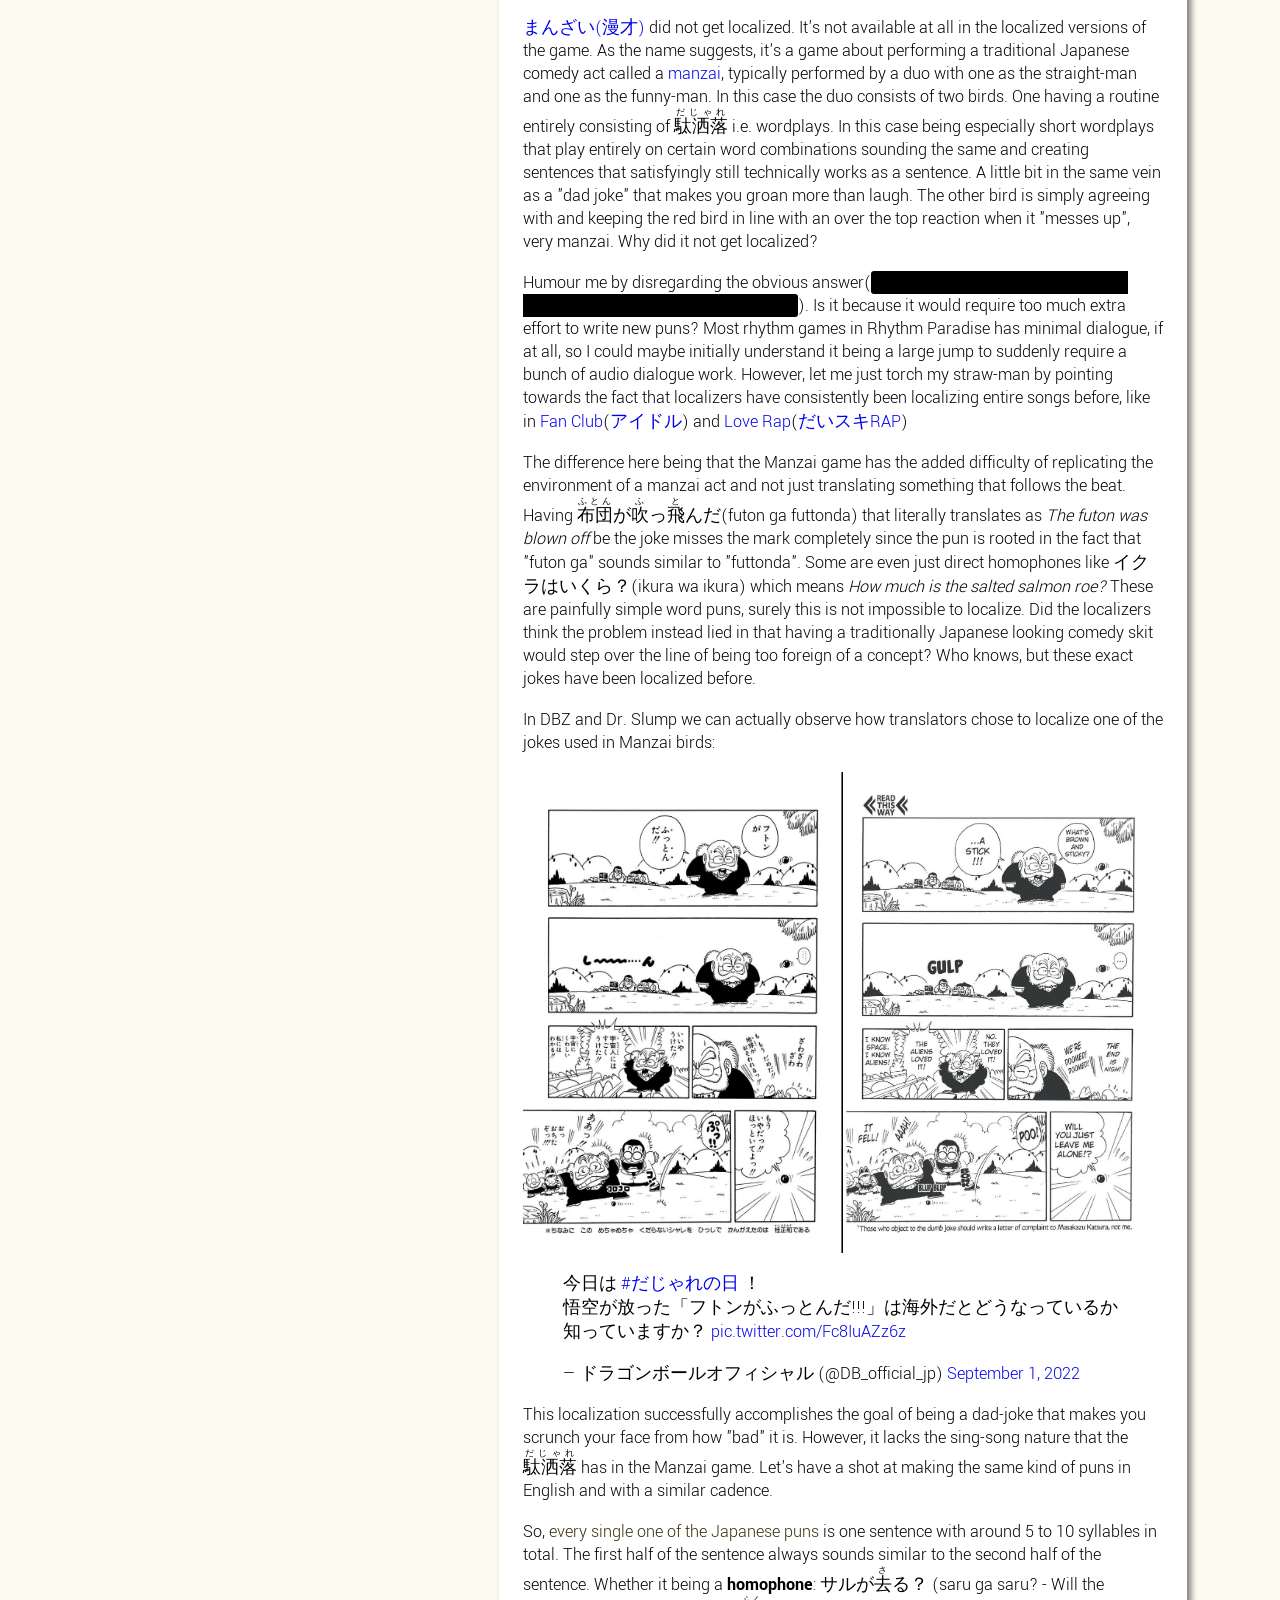
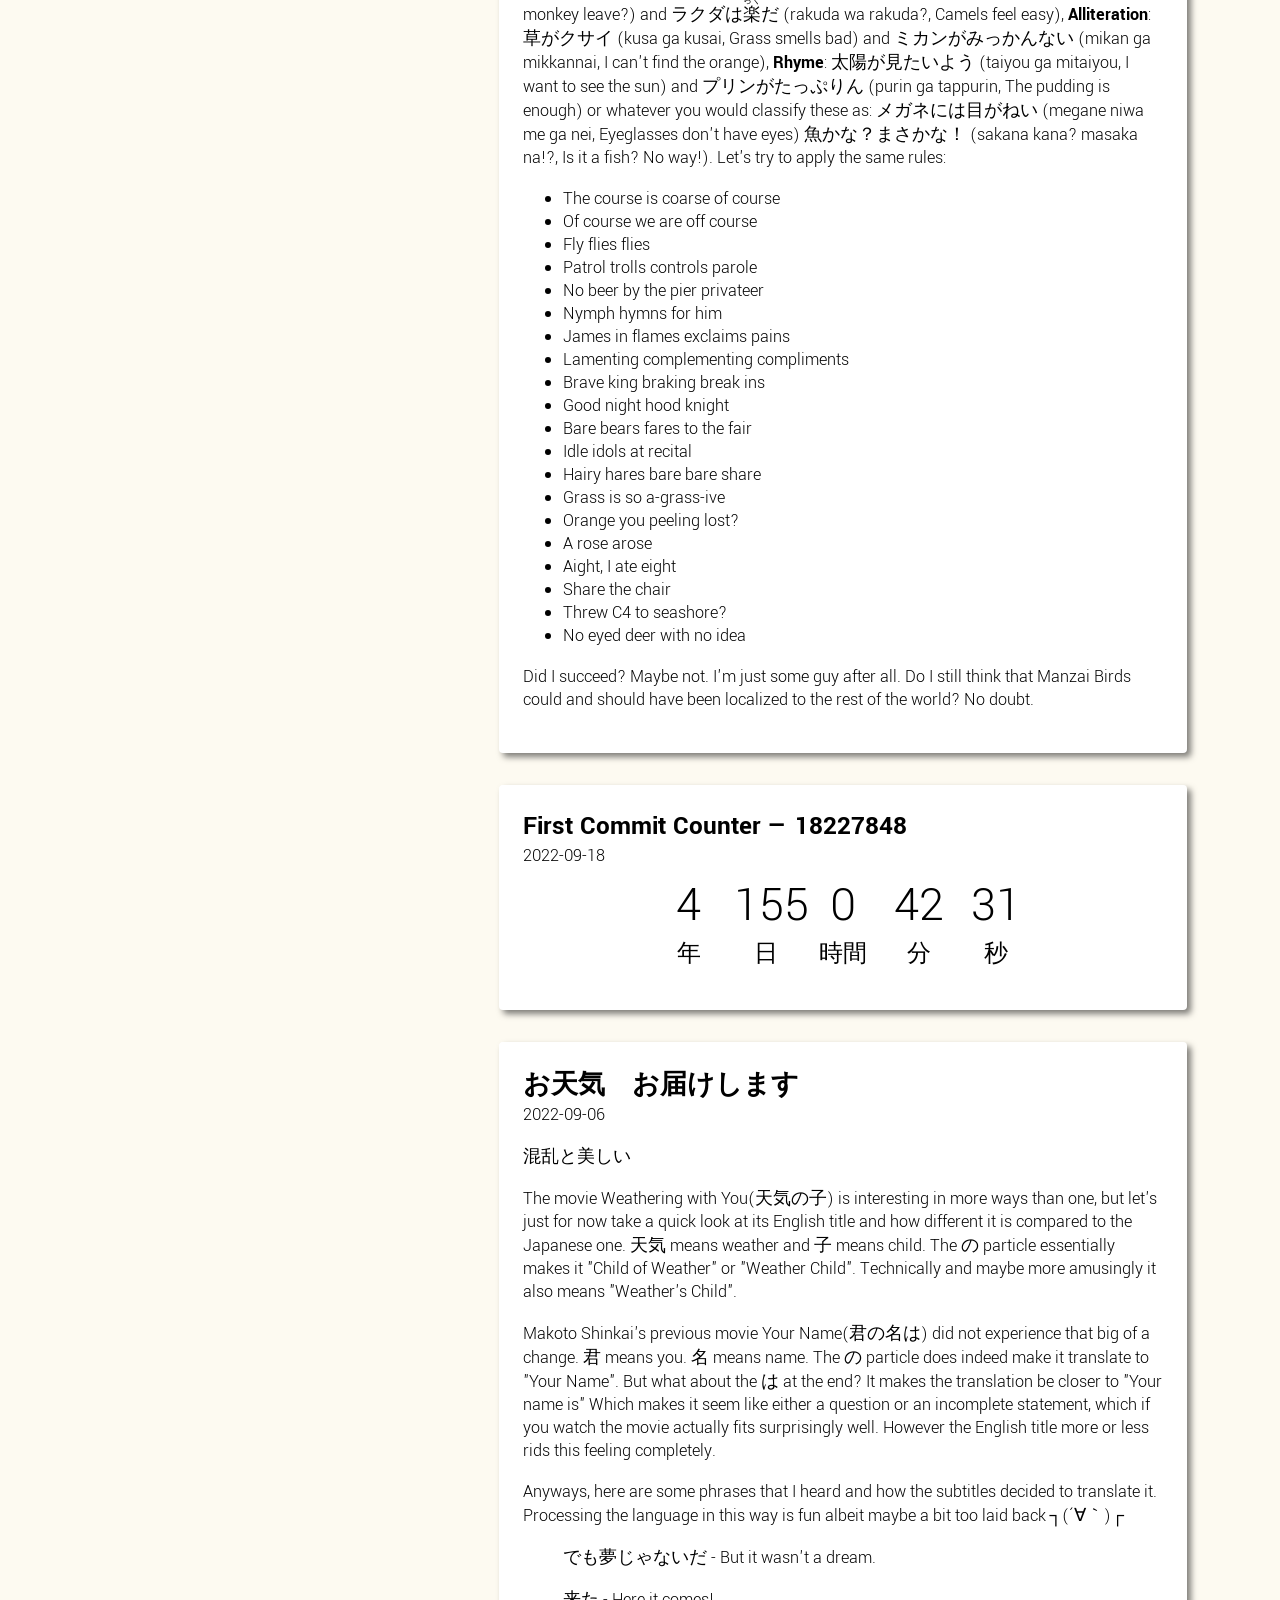
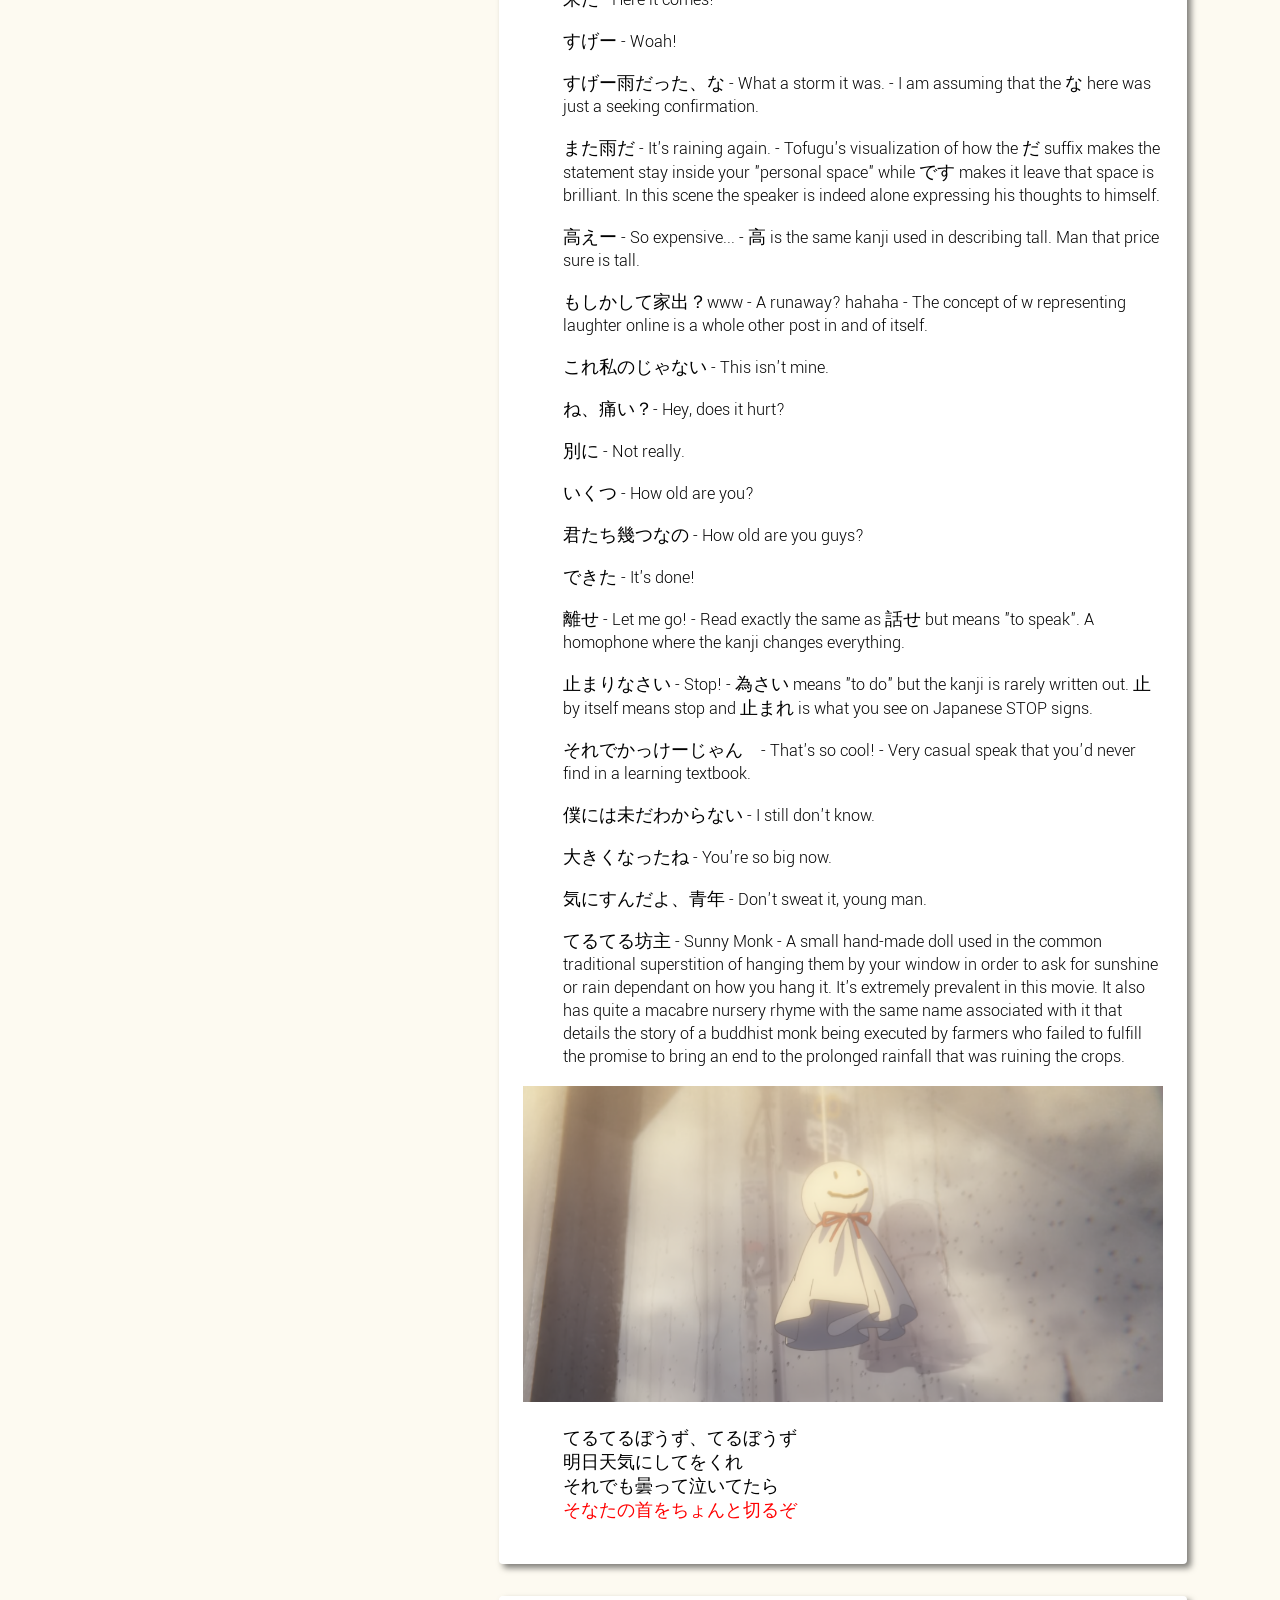
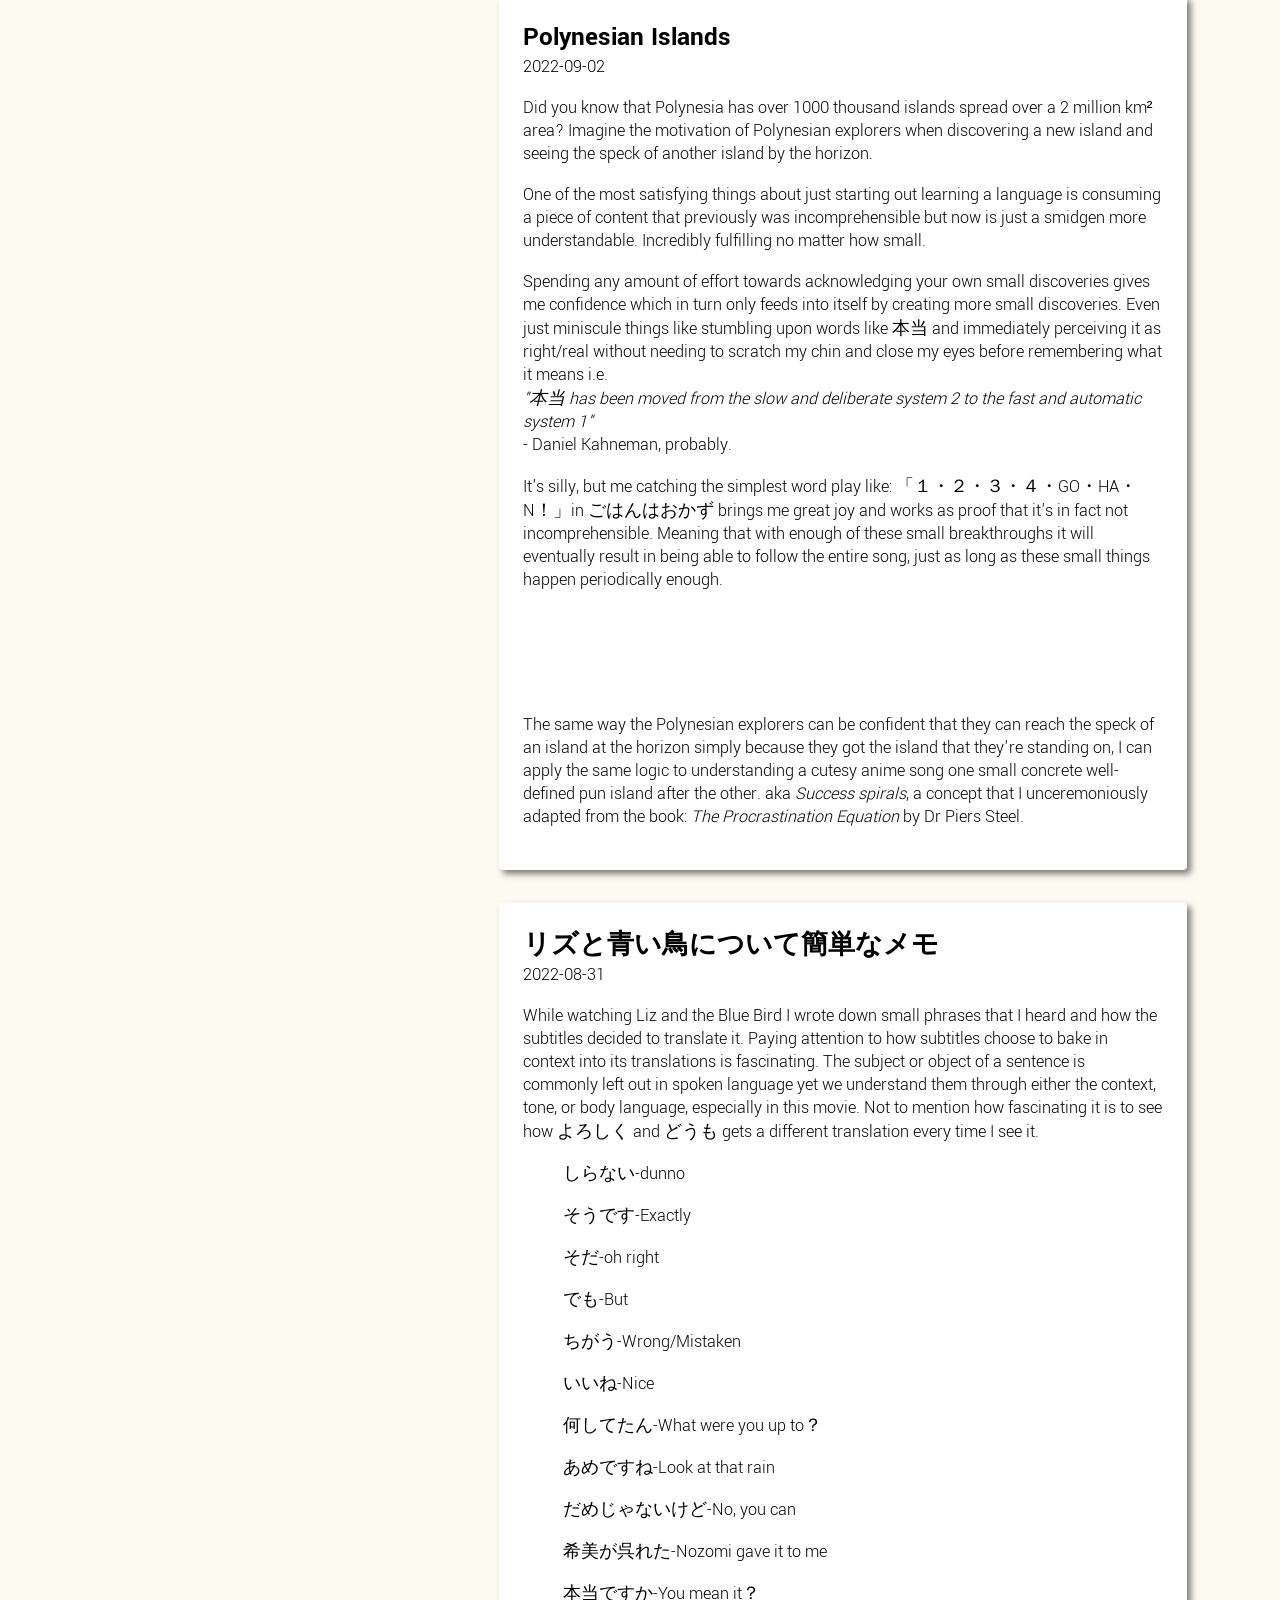
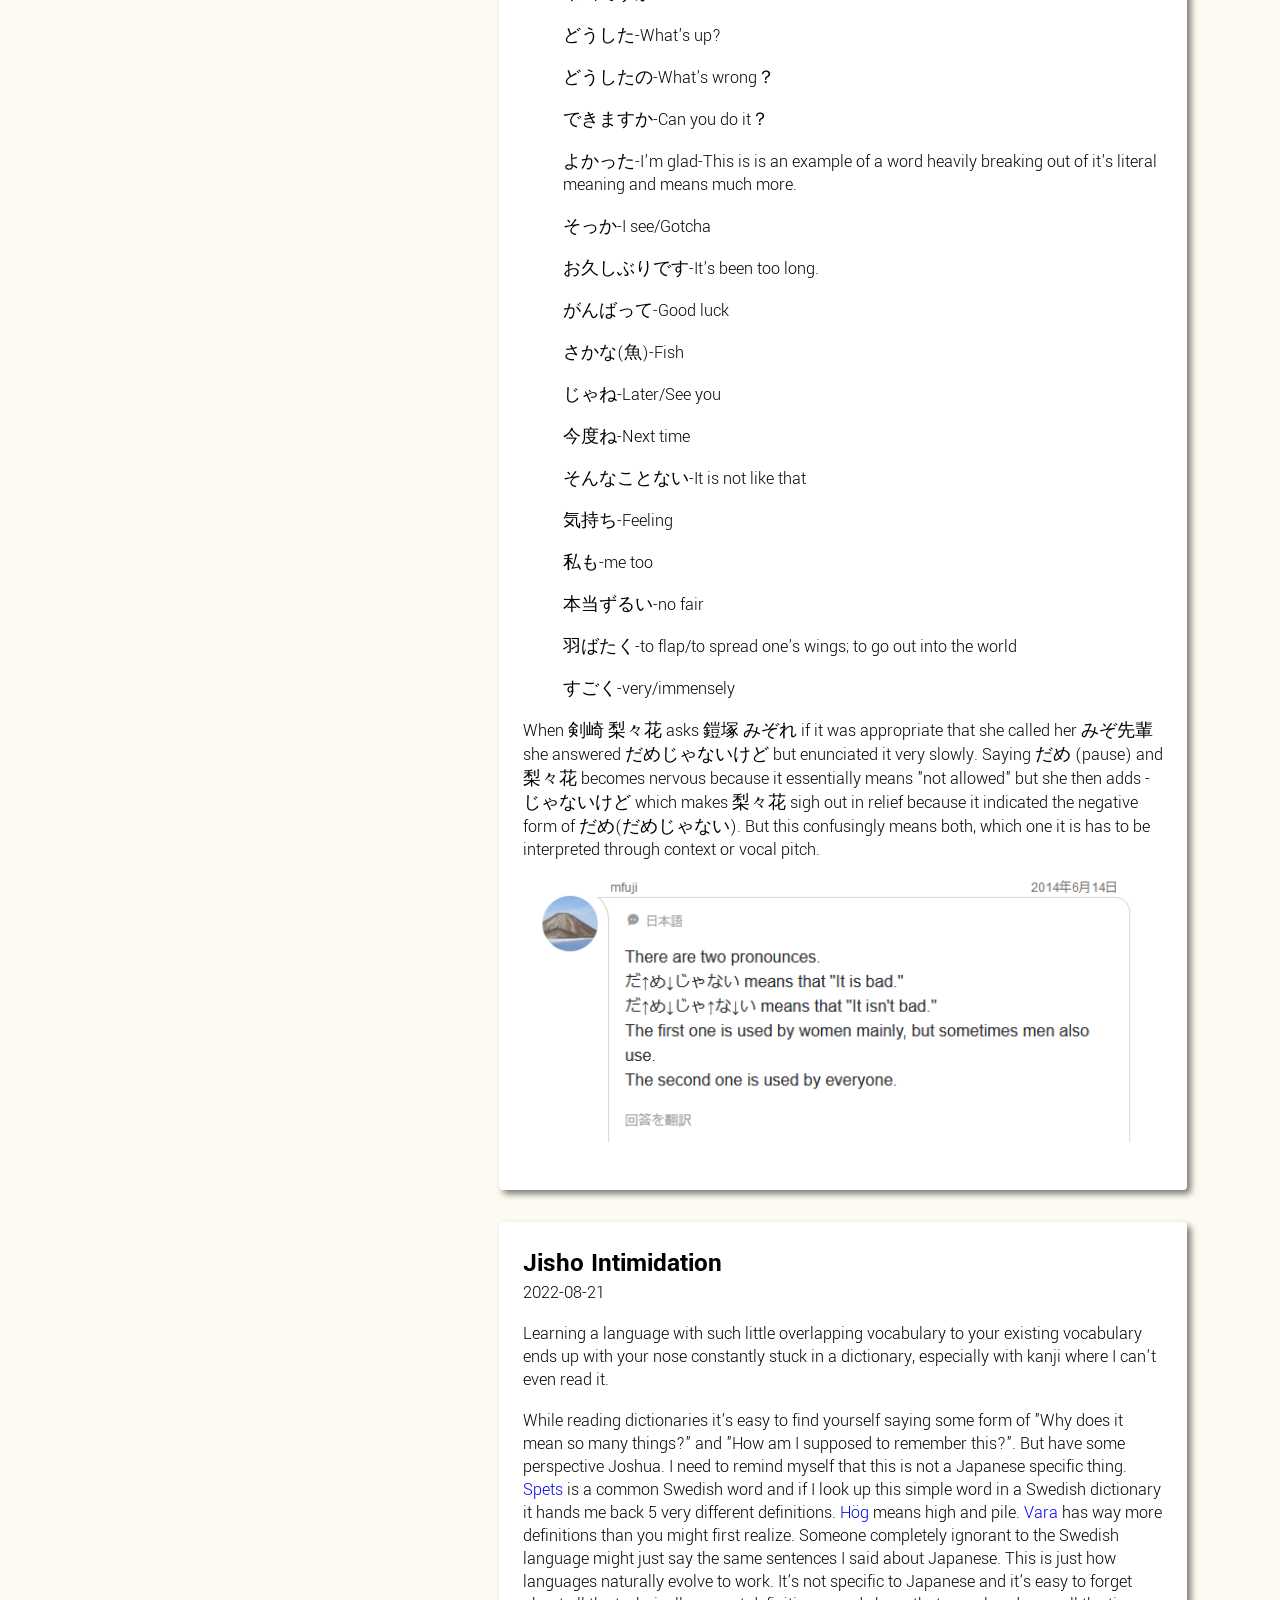
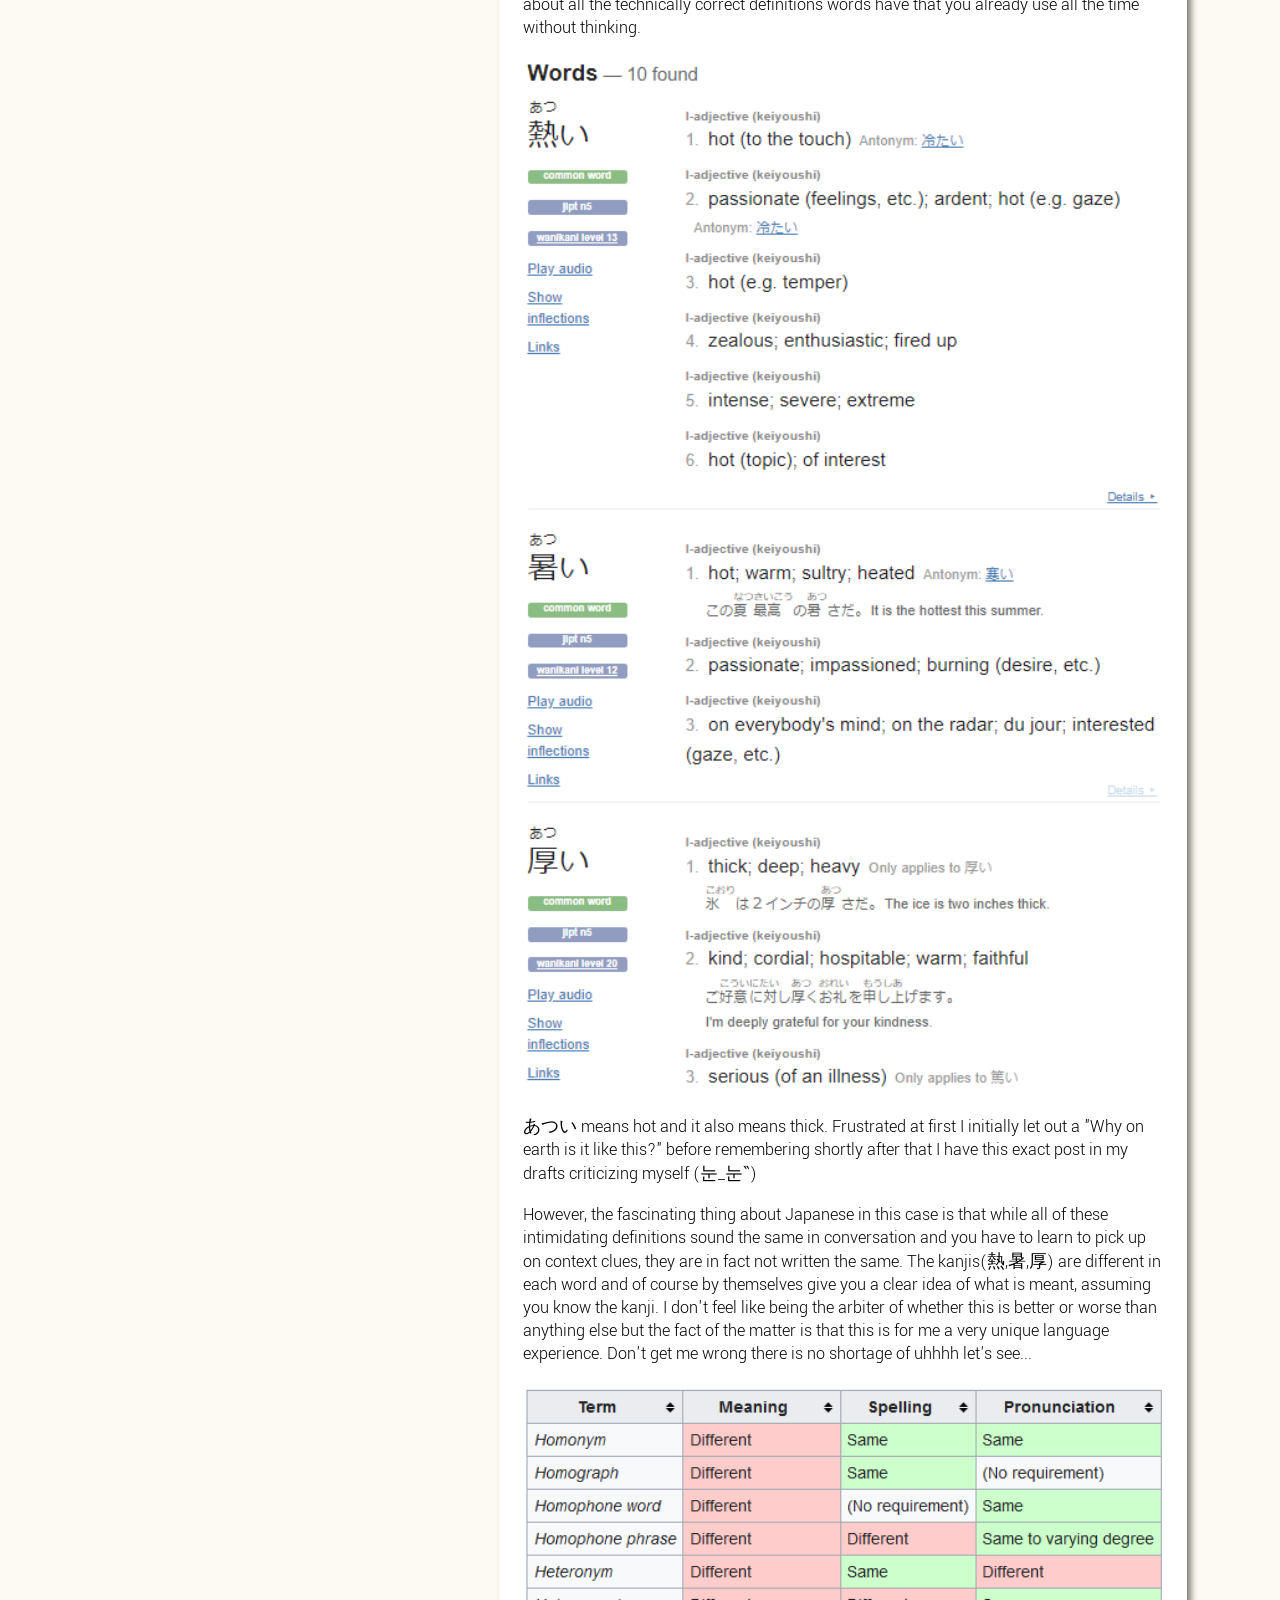
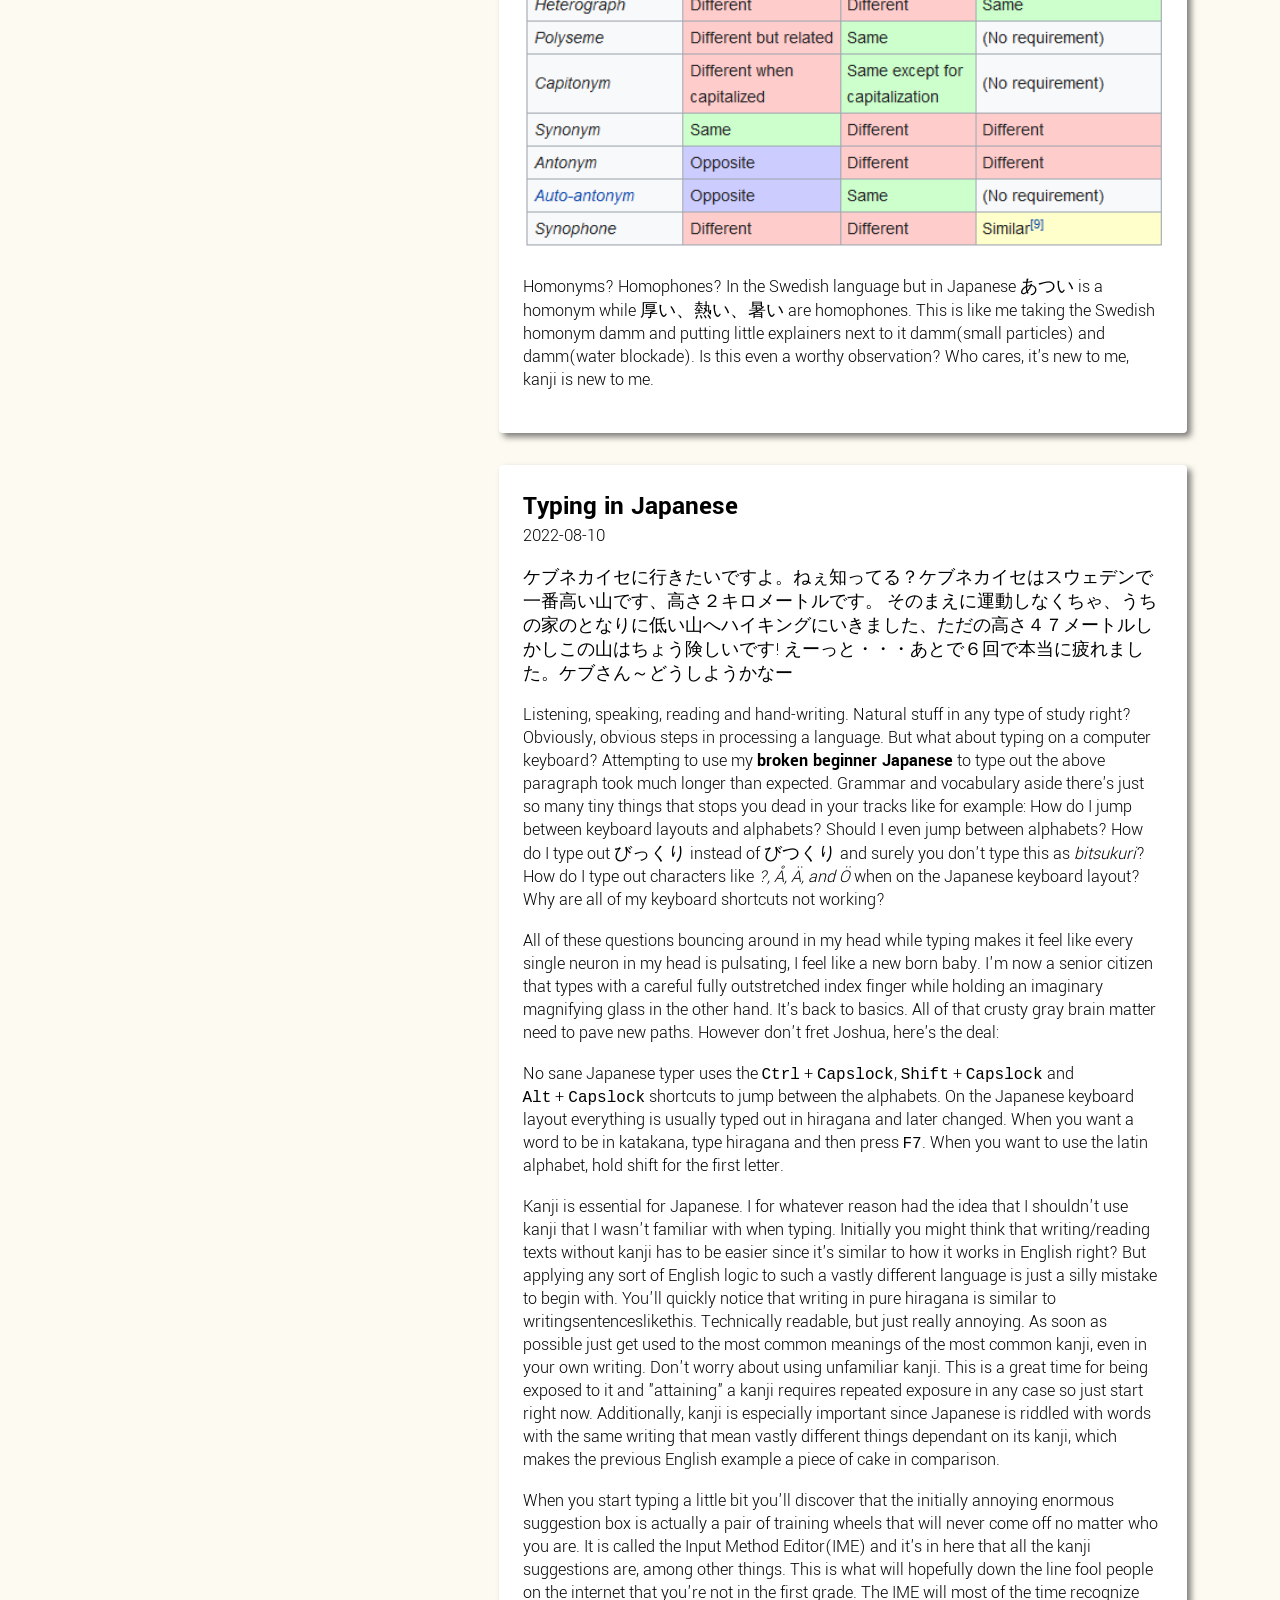
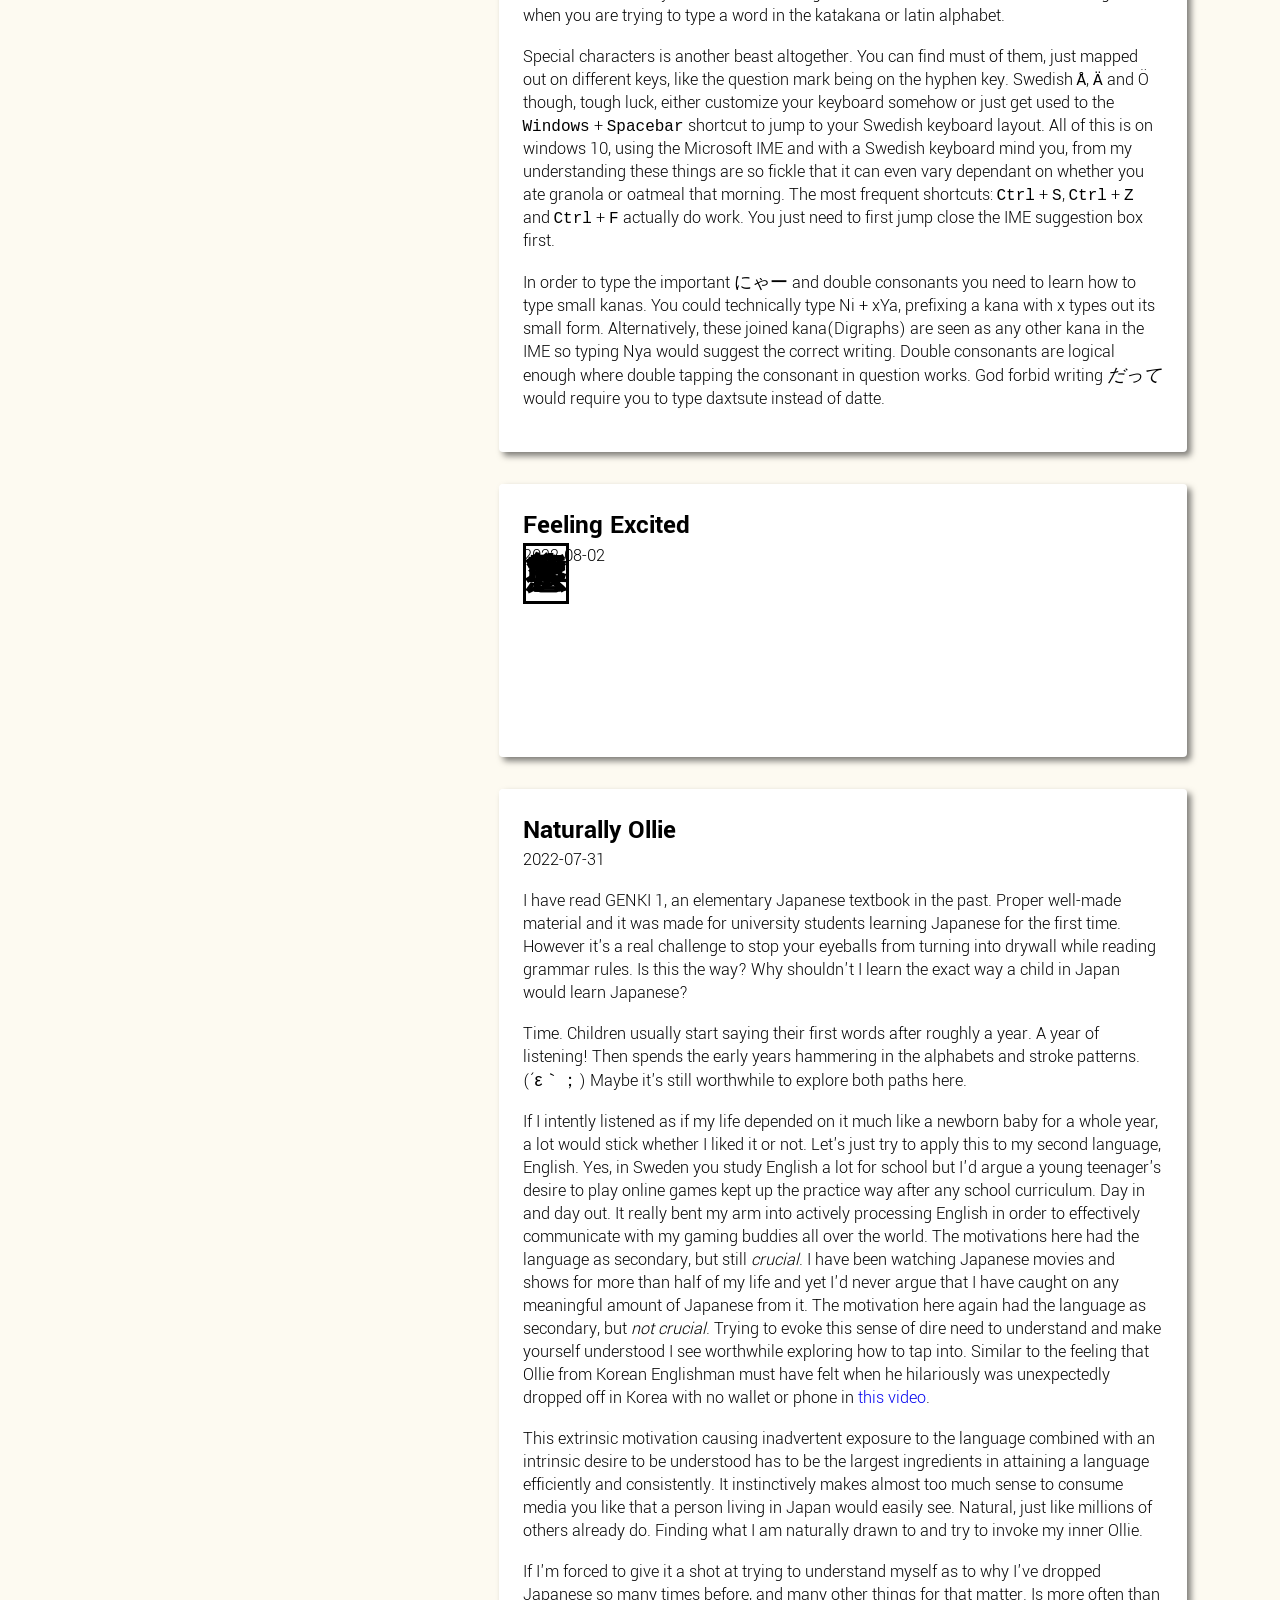
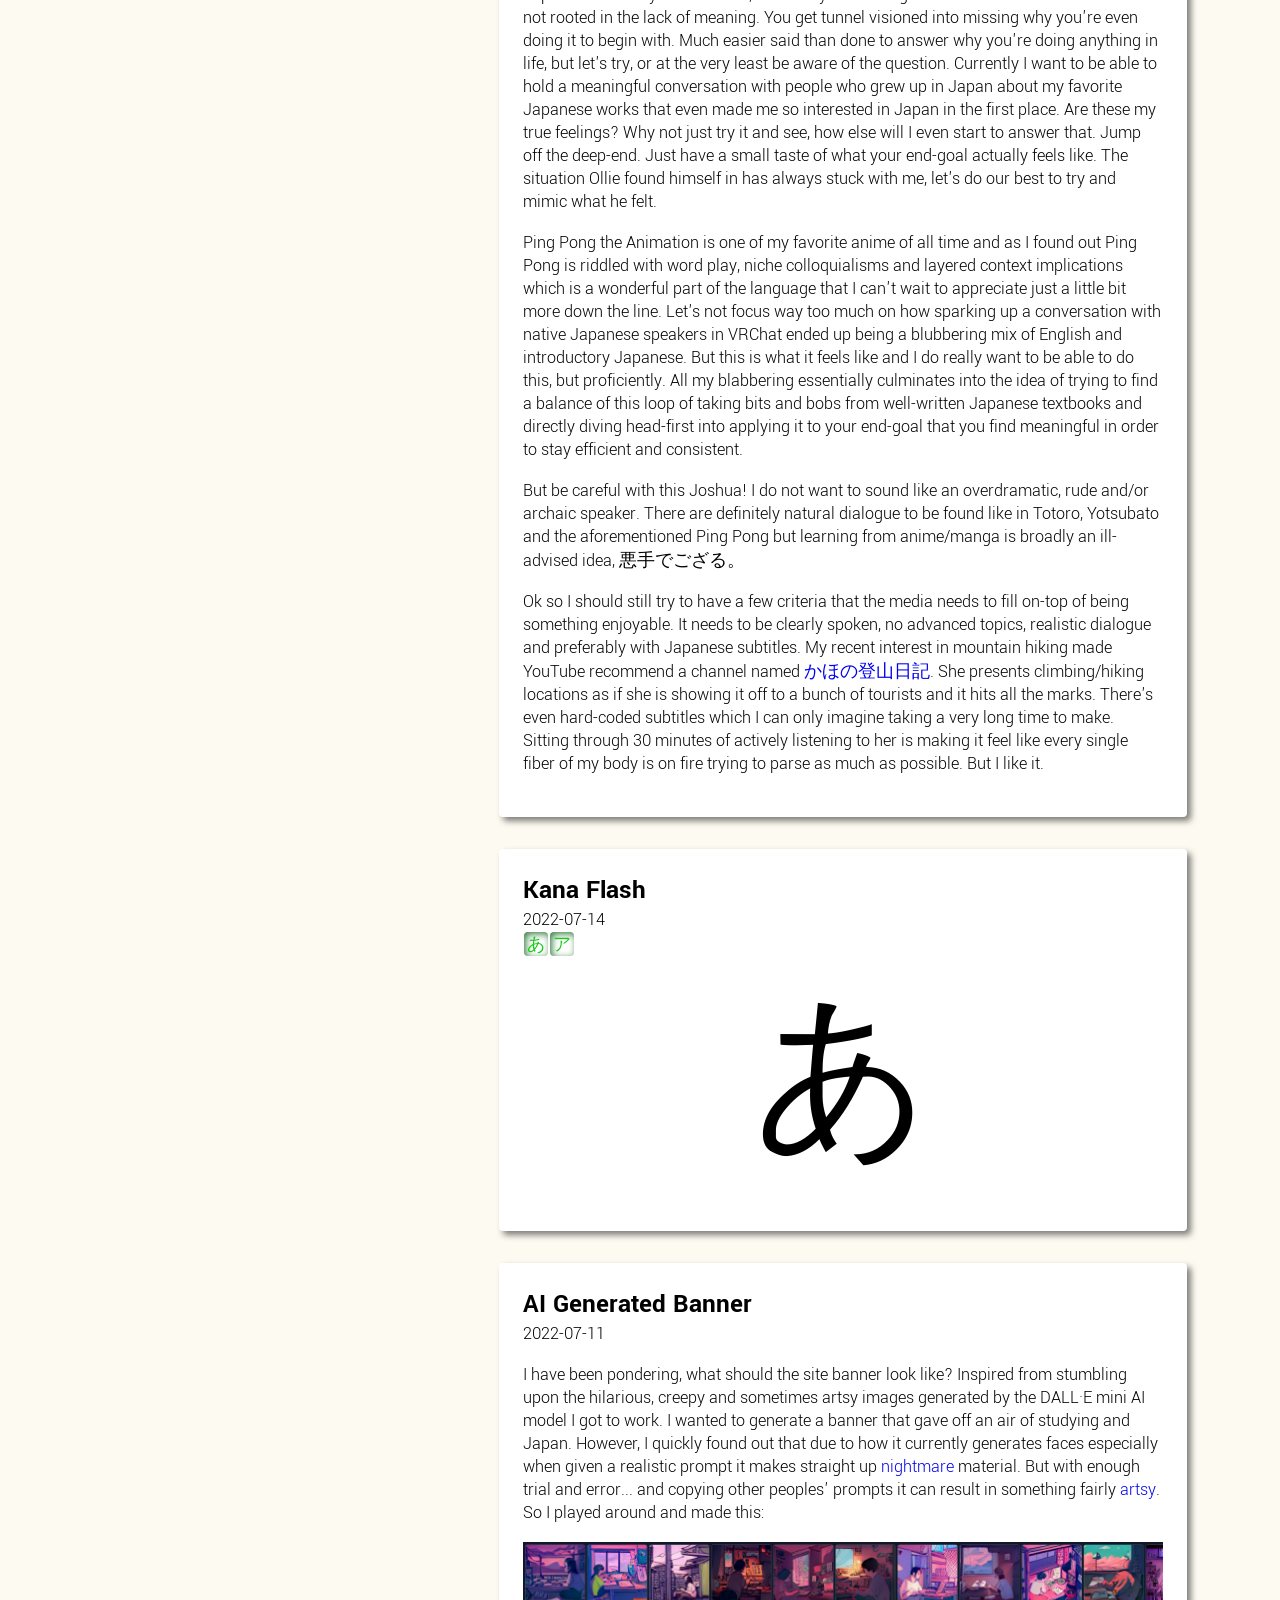
==== commit c7e0984f: "-n5" ====
--- a/index.html
+++ b/index.html
@@ -129,7 +129,7 @@
             <article id="post16" class="blog-post continuously-updated">
                 <h2>Common N5-N4 word flash</h2>
                 <time class="date" datetime="">2023-06-01</time>
-                <time class="date date-last-updated" datetime="2023-06-01">Last updated 2023-11-04</time>
+                <time class="date date-last-updated" datetime="2023-06-01">Last updated 2023-11-15</time>
                 <article>
                     <div id="flash-square-common-words" onclick="flashSquareCommonWordClick()">
                         <div id="flash-square-common-word">始める</div>
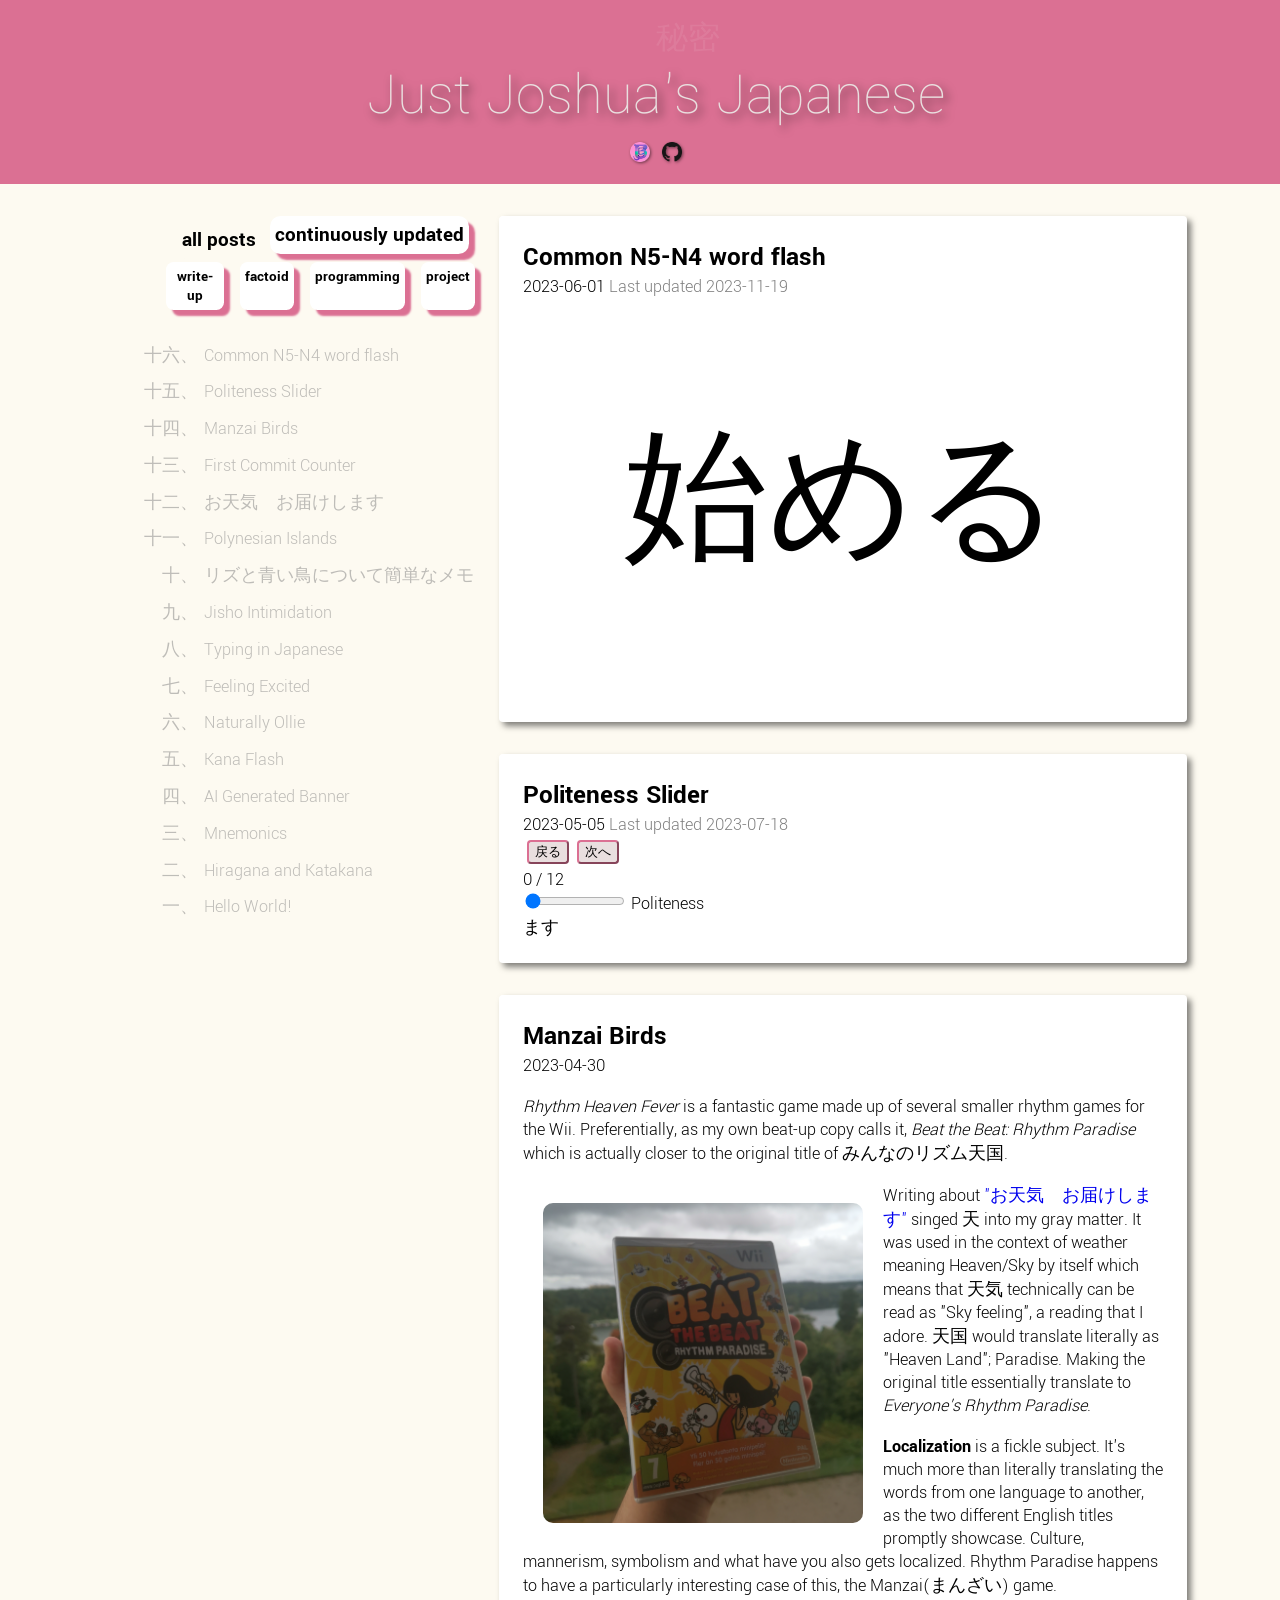
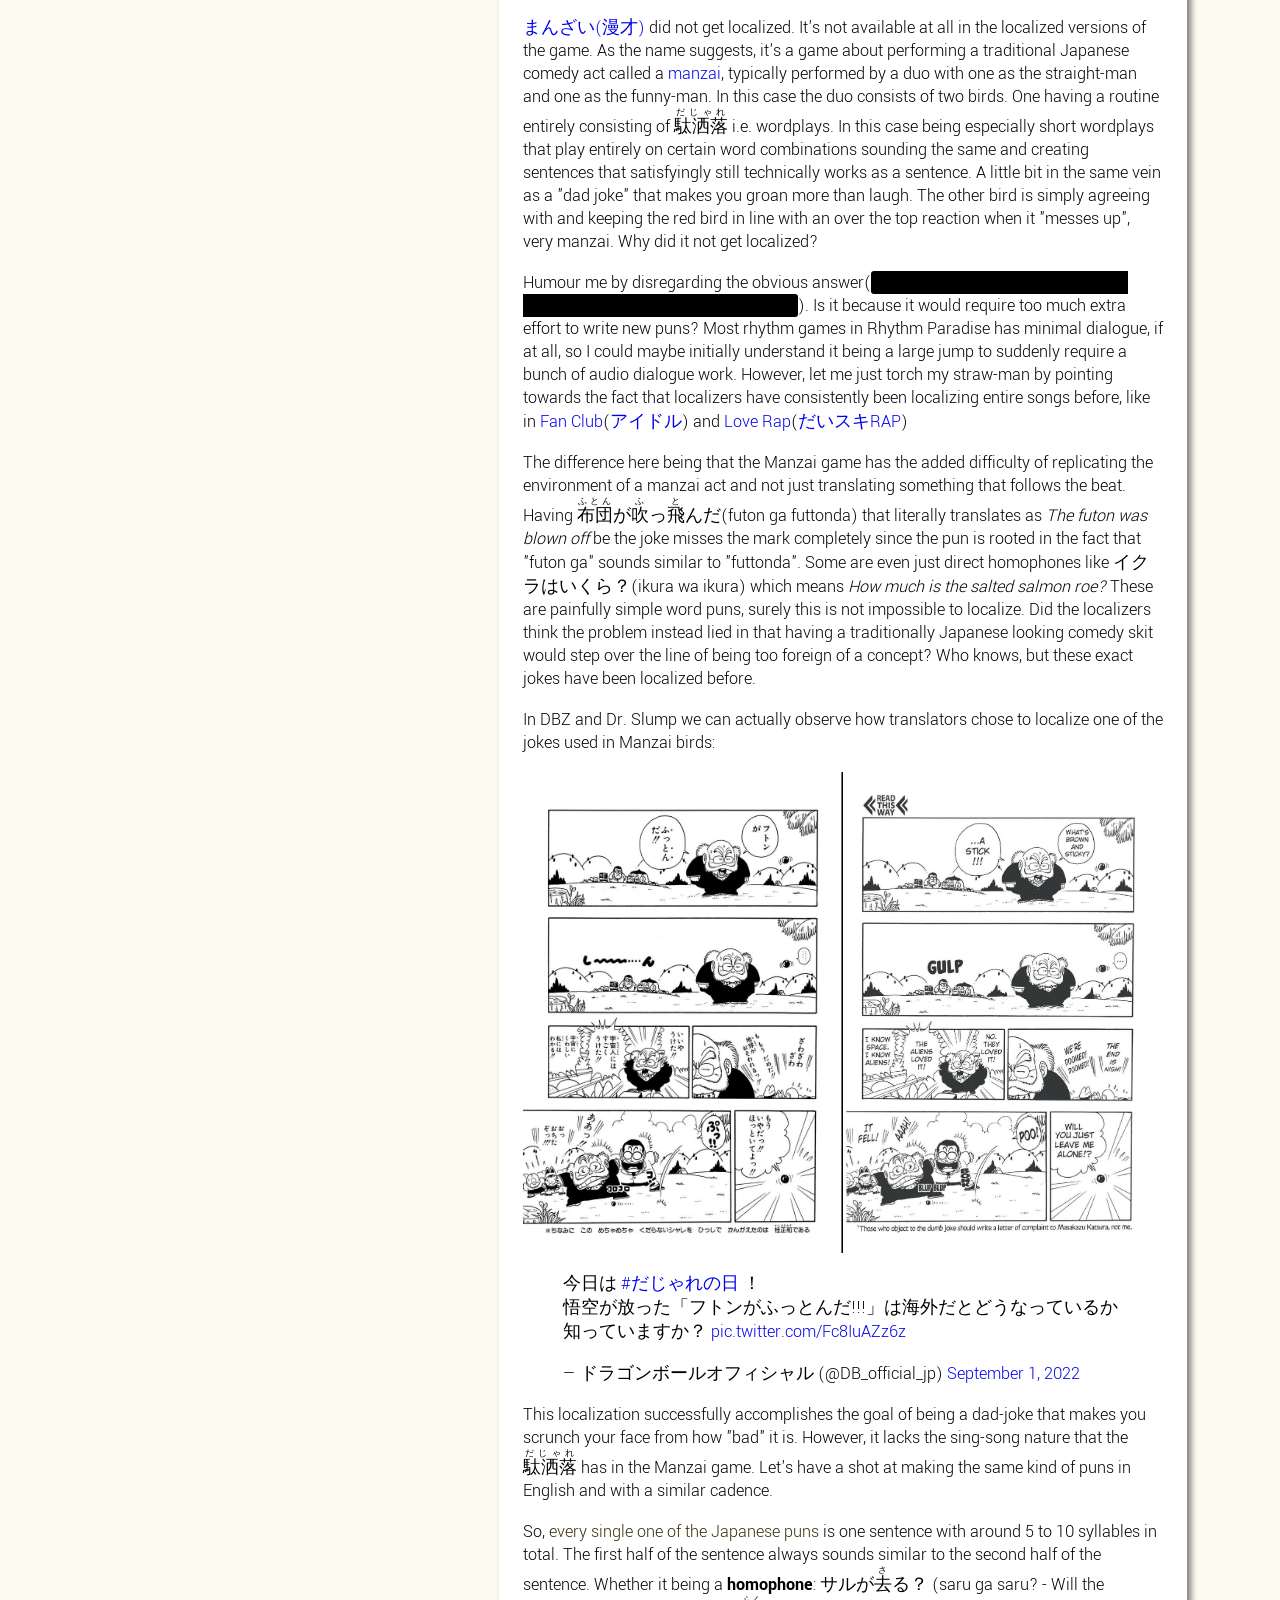
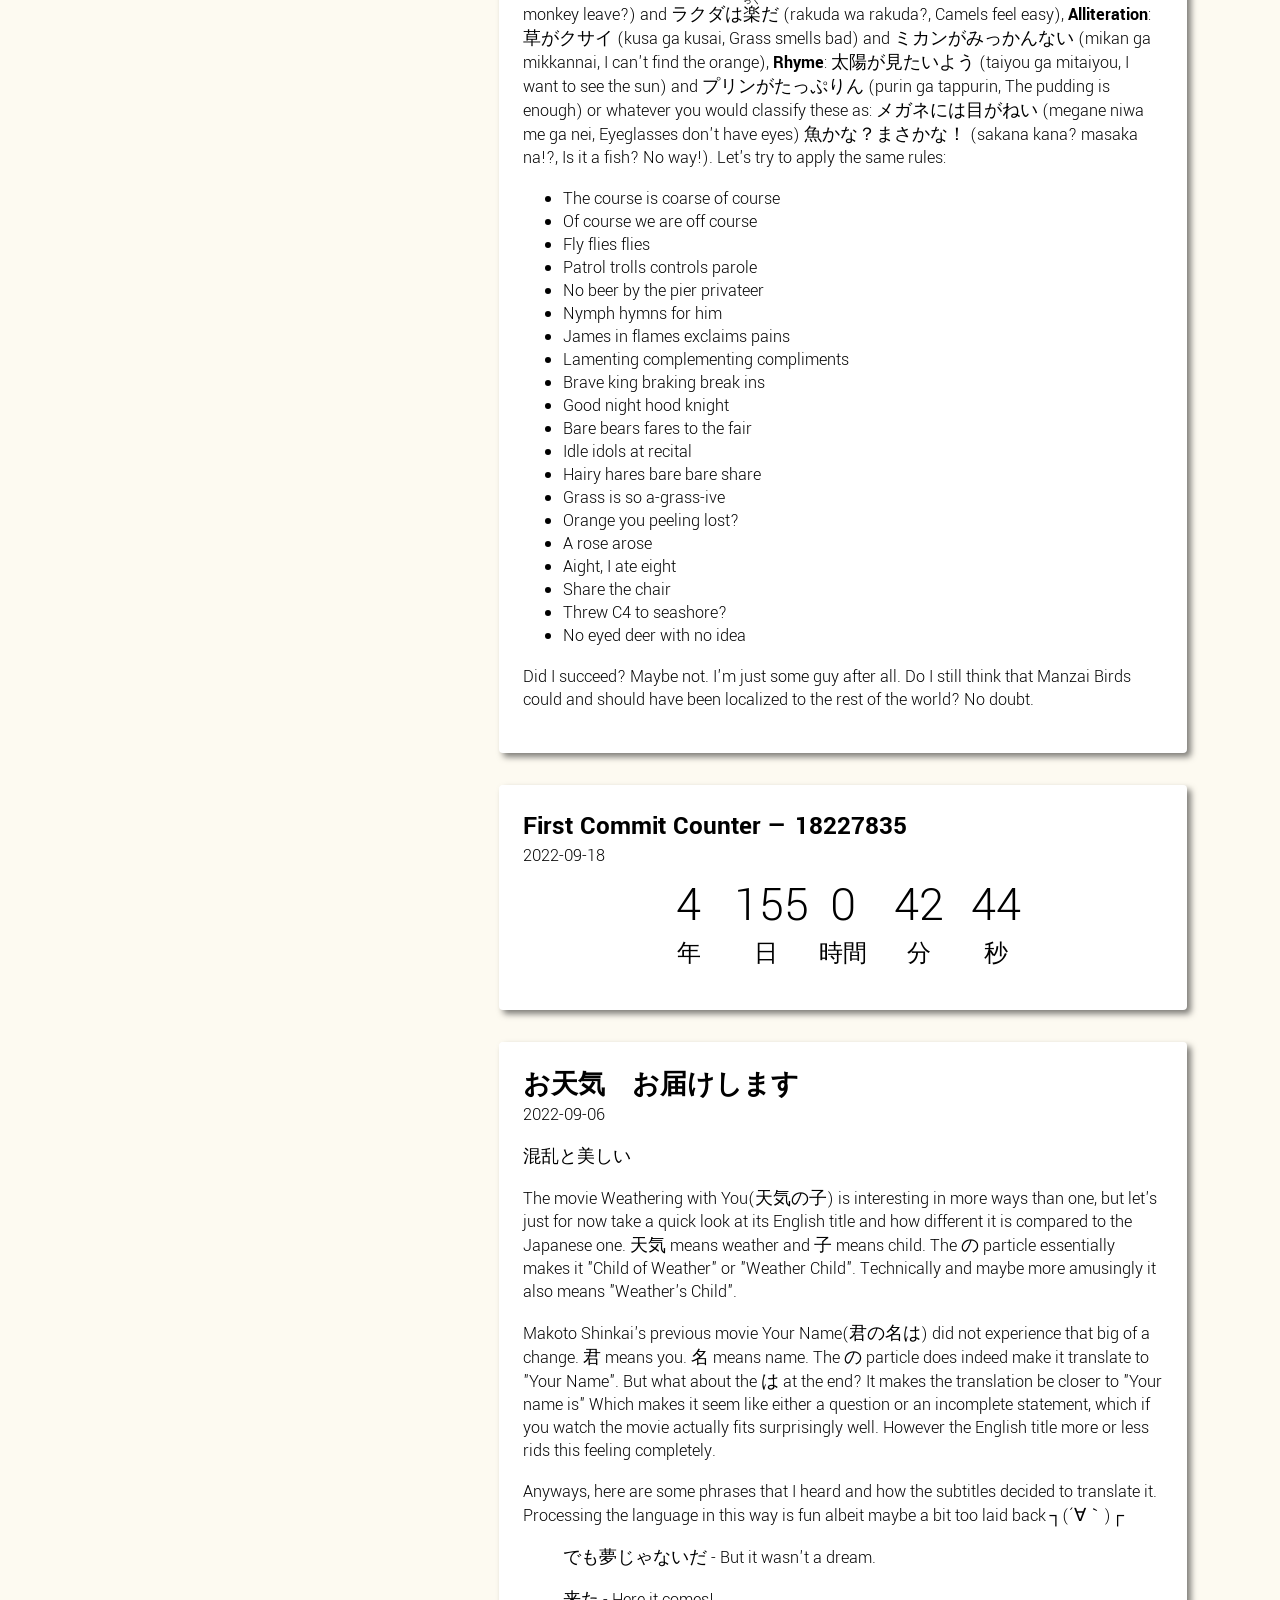
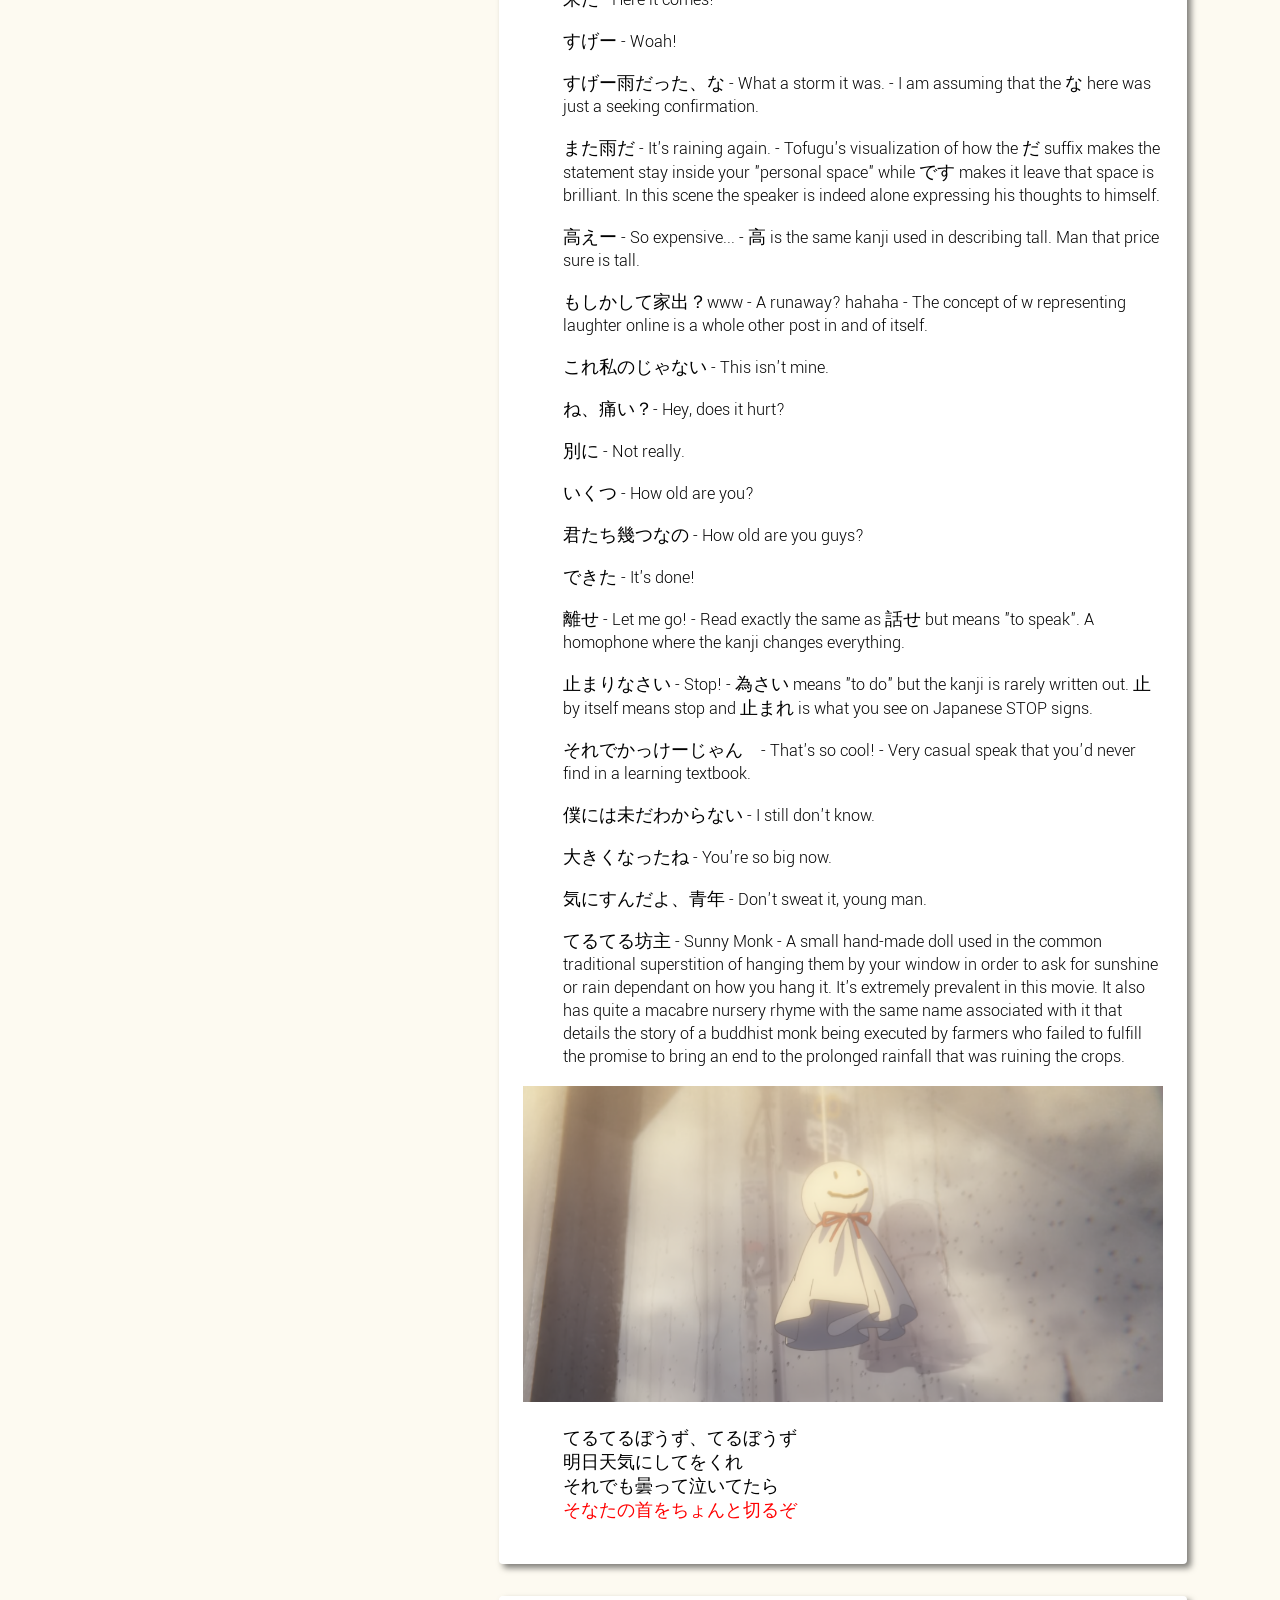
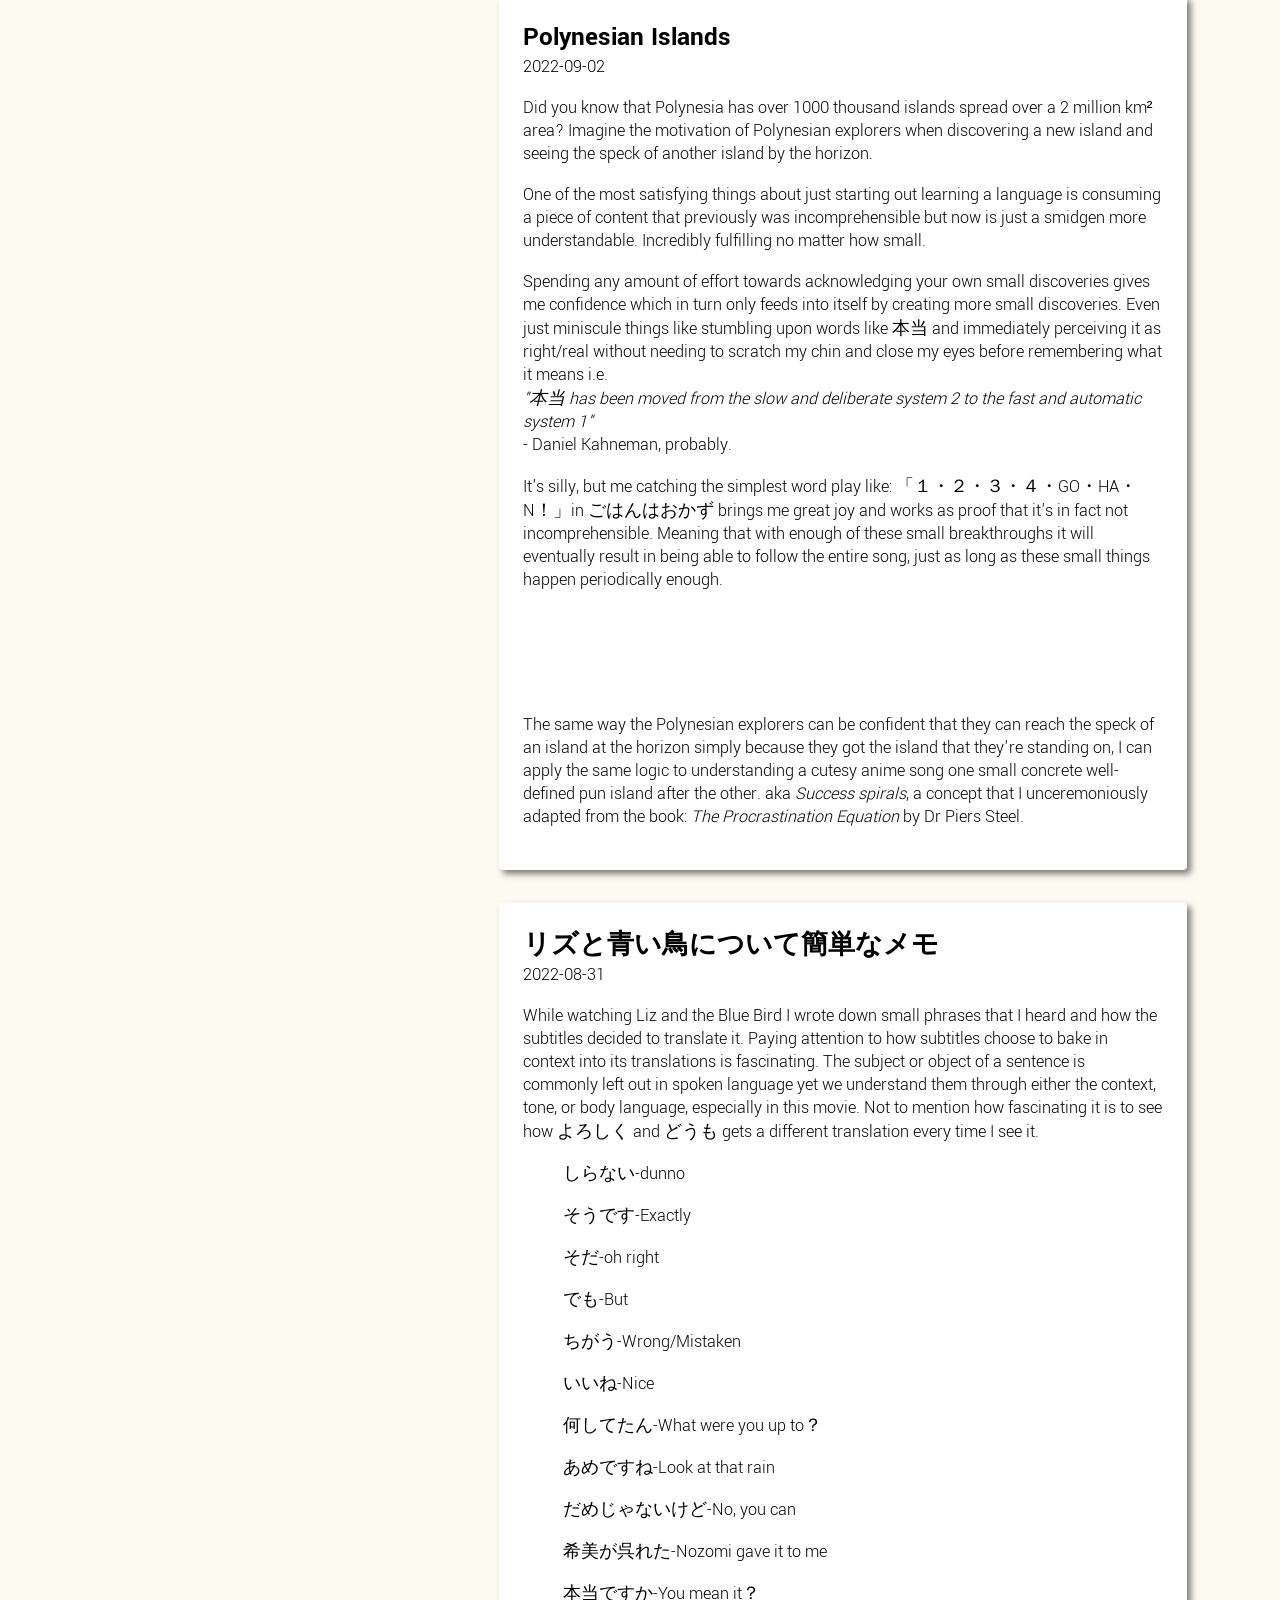
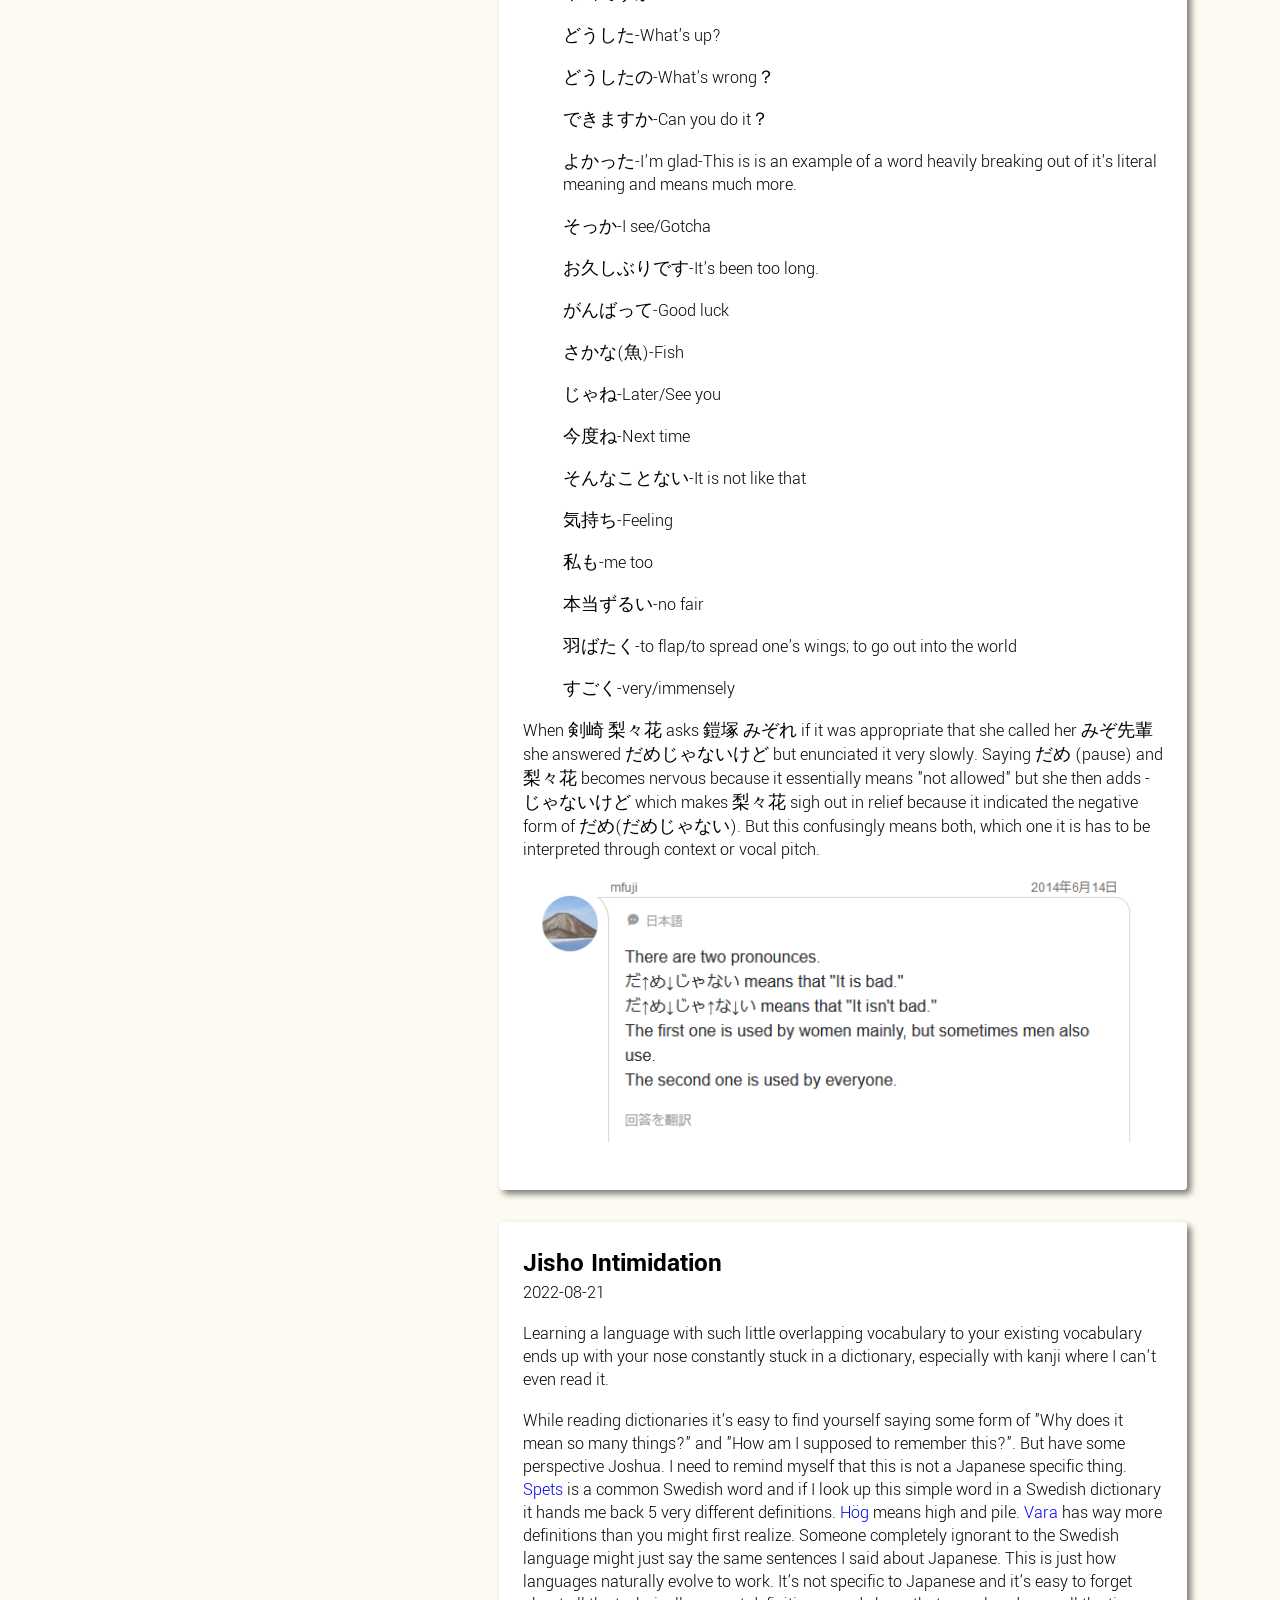
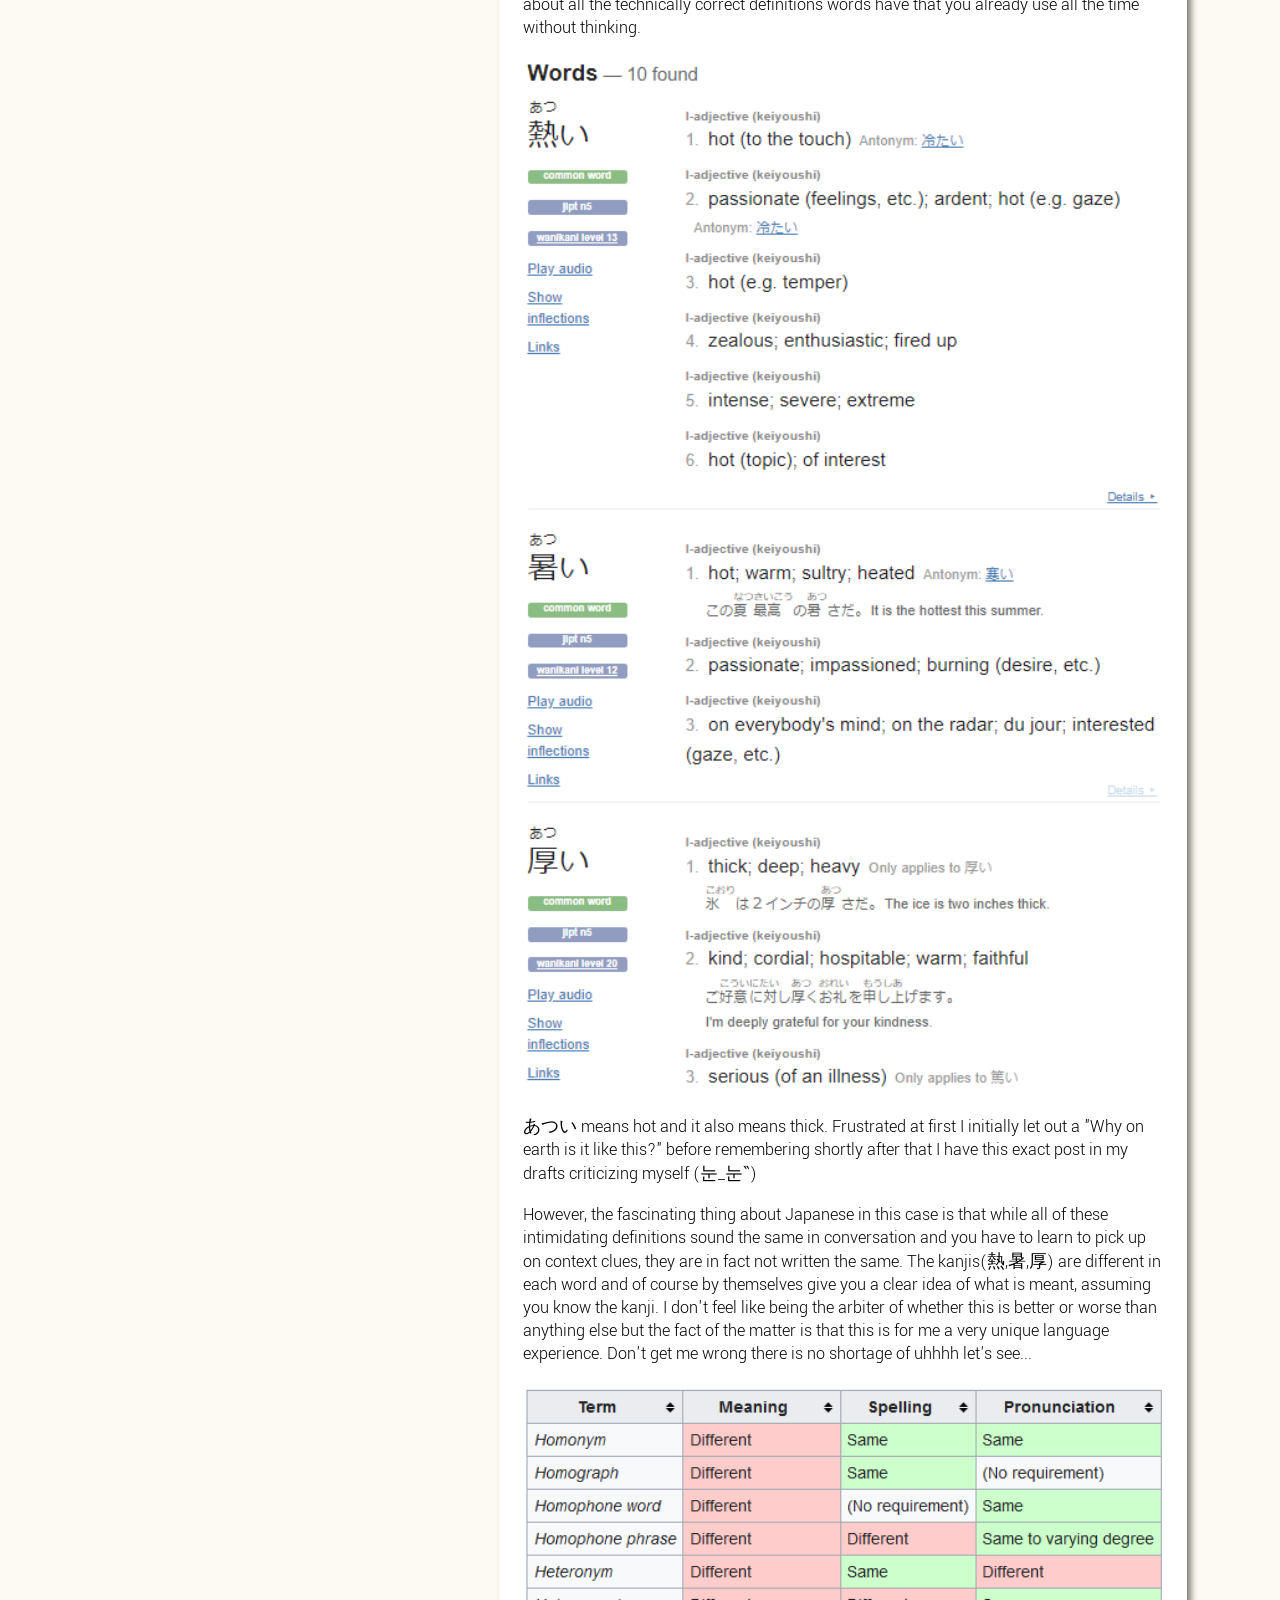
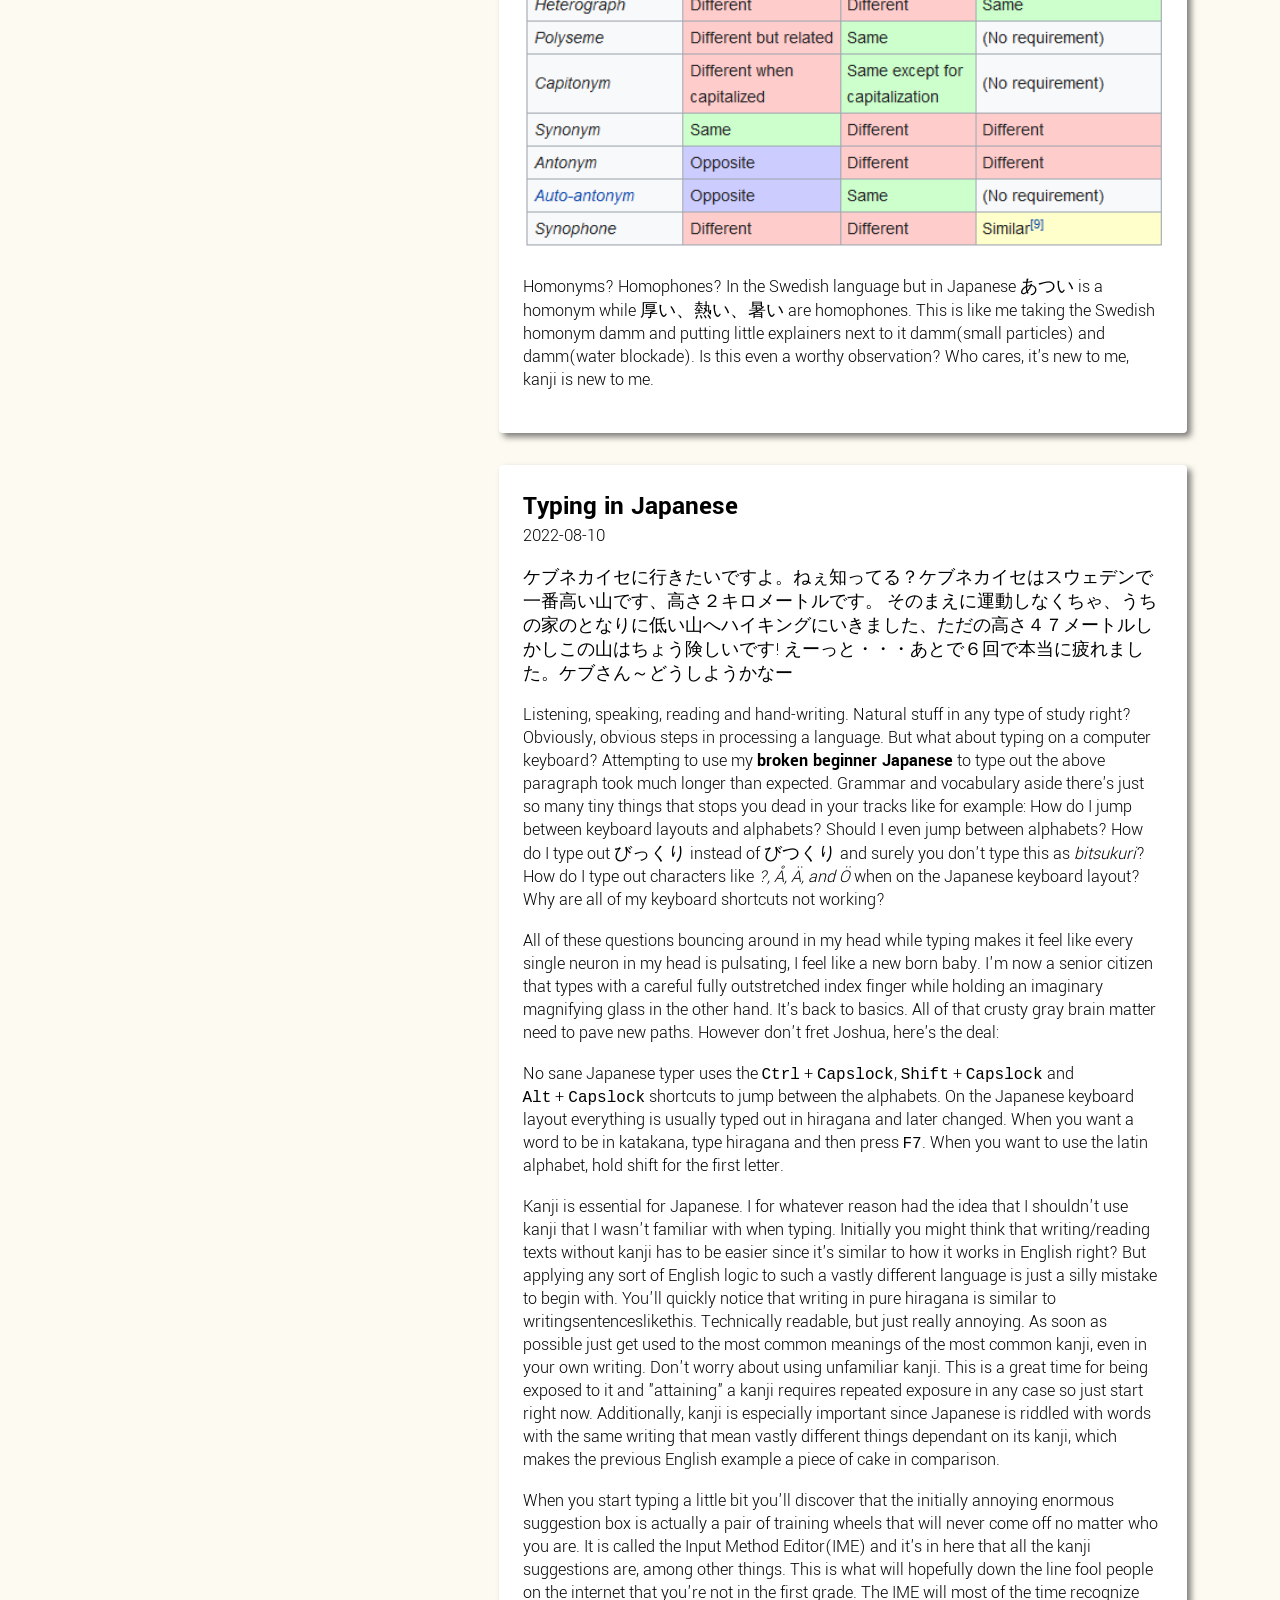
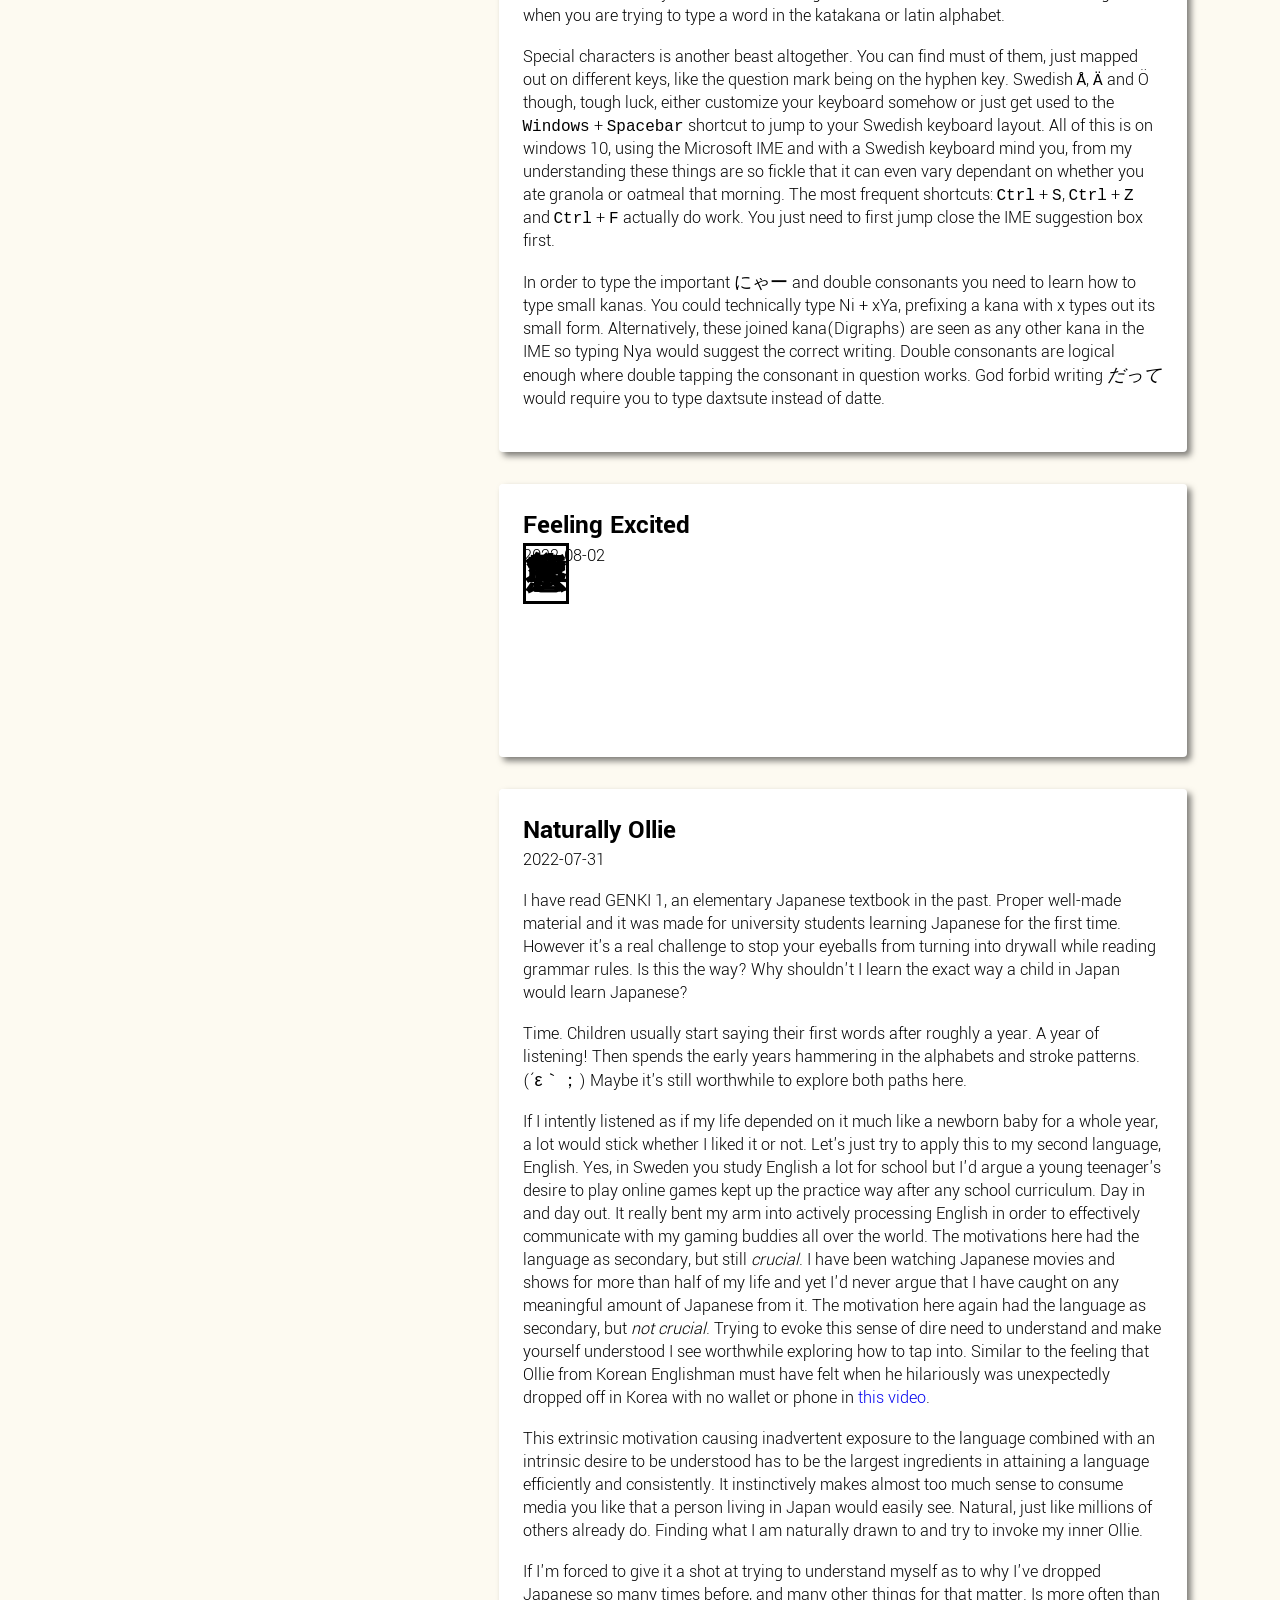
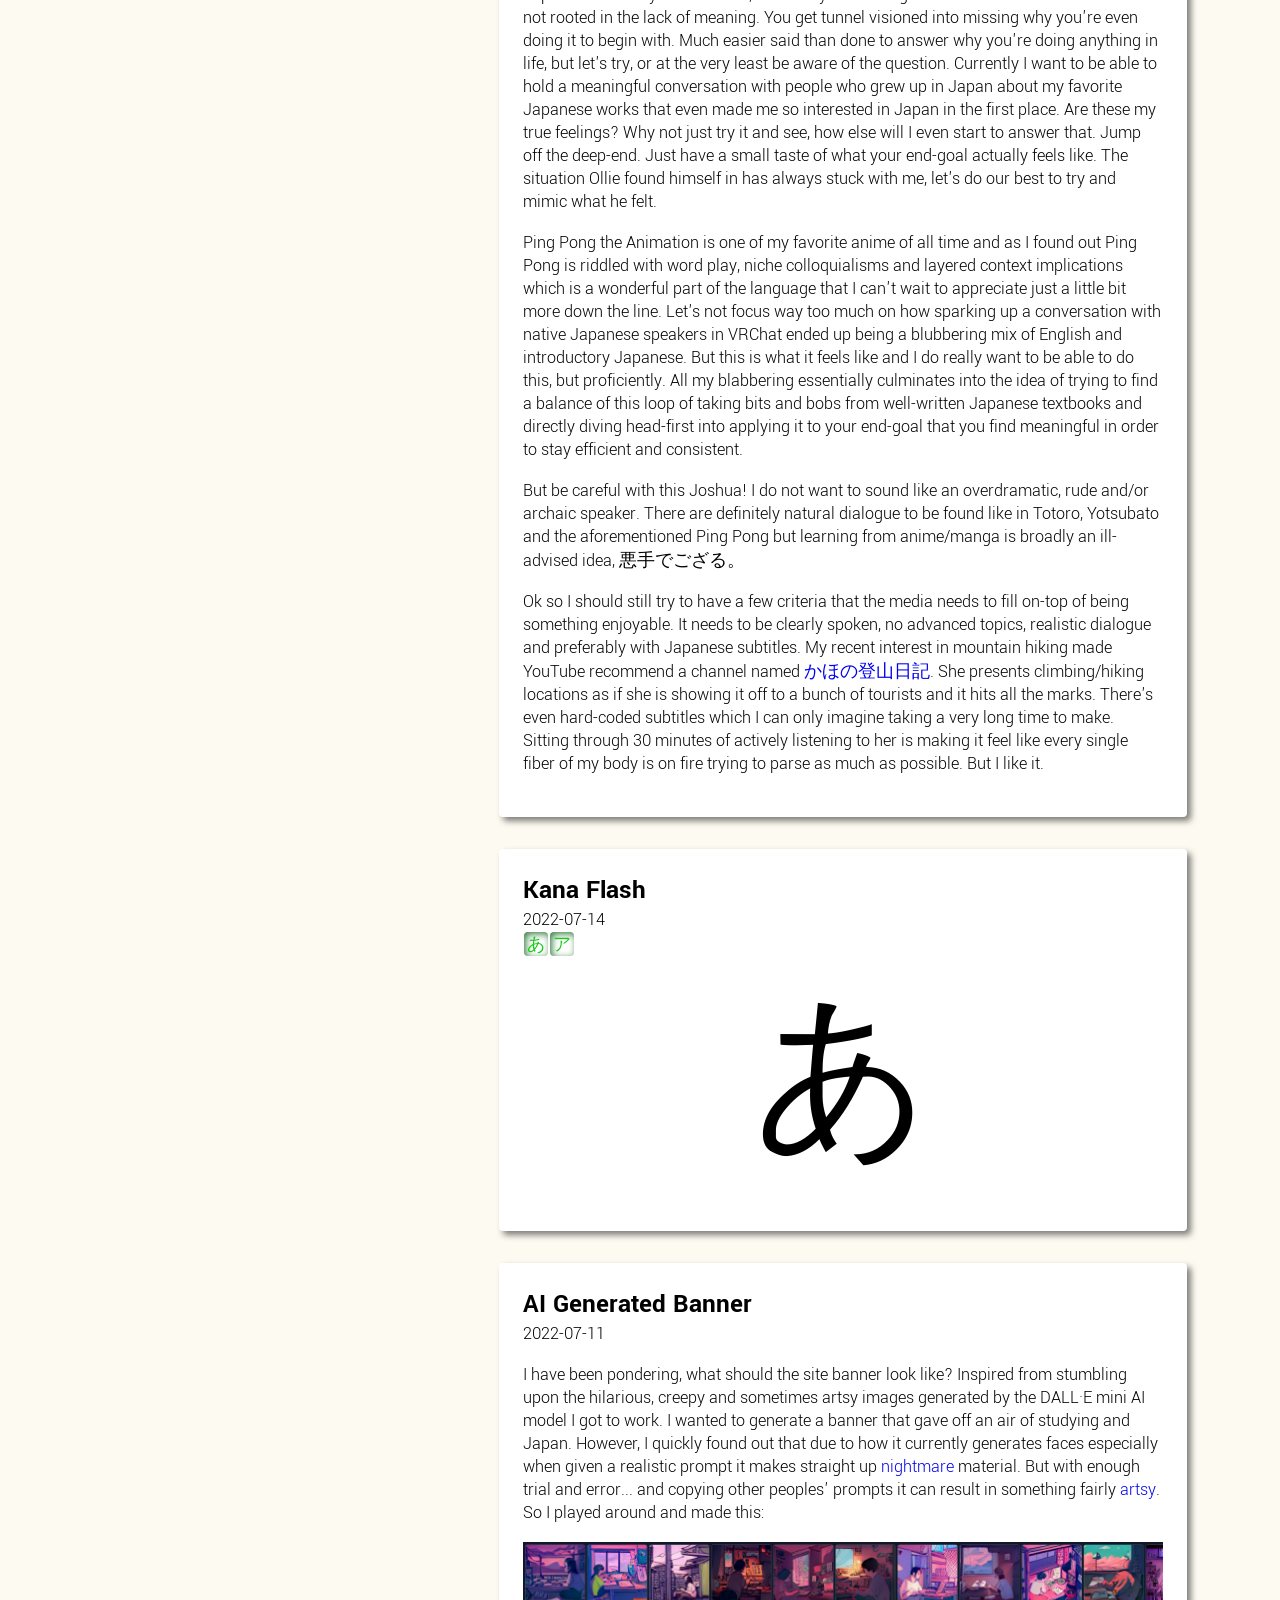
==== commit a1c340a8: "-n5" ====
--- a/index.html
+++ b/index.html
@@ -129,7 +129,7 @@
             <article id="post16" class="blog-post continuously-updated">
                 <h2>Common N5-N4 word flash</h2>
                 <time class="date" datetime="">2023-06-01</time>
-                <time class="date date-last-updated" datetime="2023-06-01">Last updated 2023-11-15</time>
+                <time class="date date-last-updated" datetime="2023-06-01">Last updated 2023-11-19</time>
                 <article>
                     <div id="flash-square-common-words" onclick="flashSquareCommonWordClick()">
                         <div id="flash-square-common-word">始める</div>
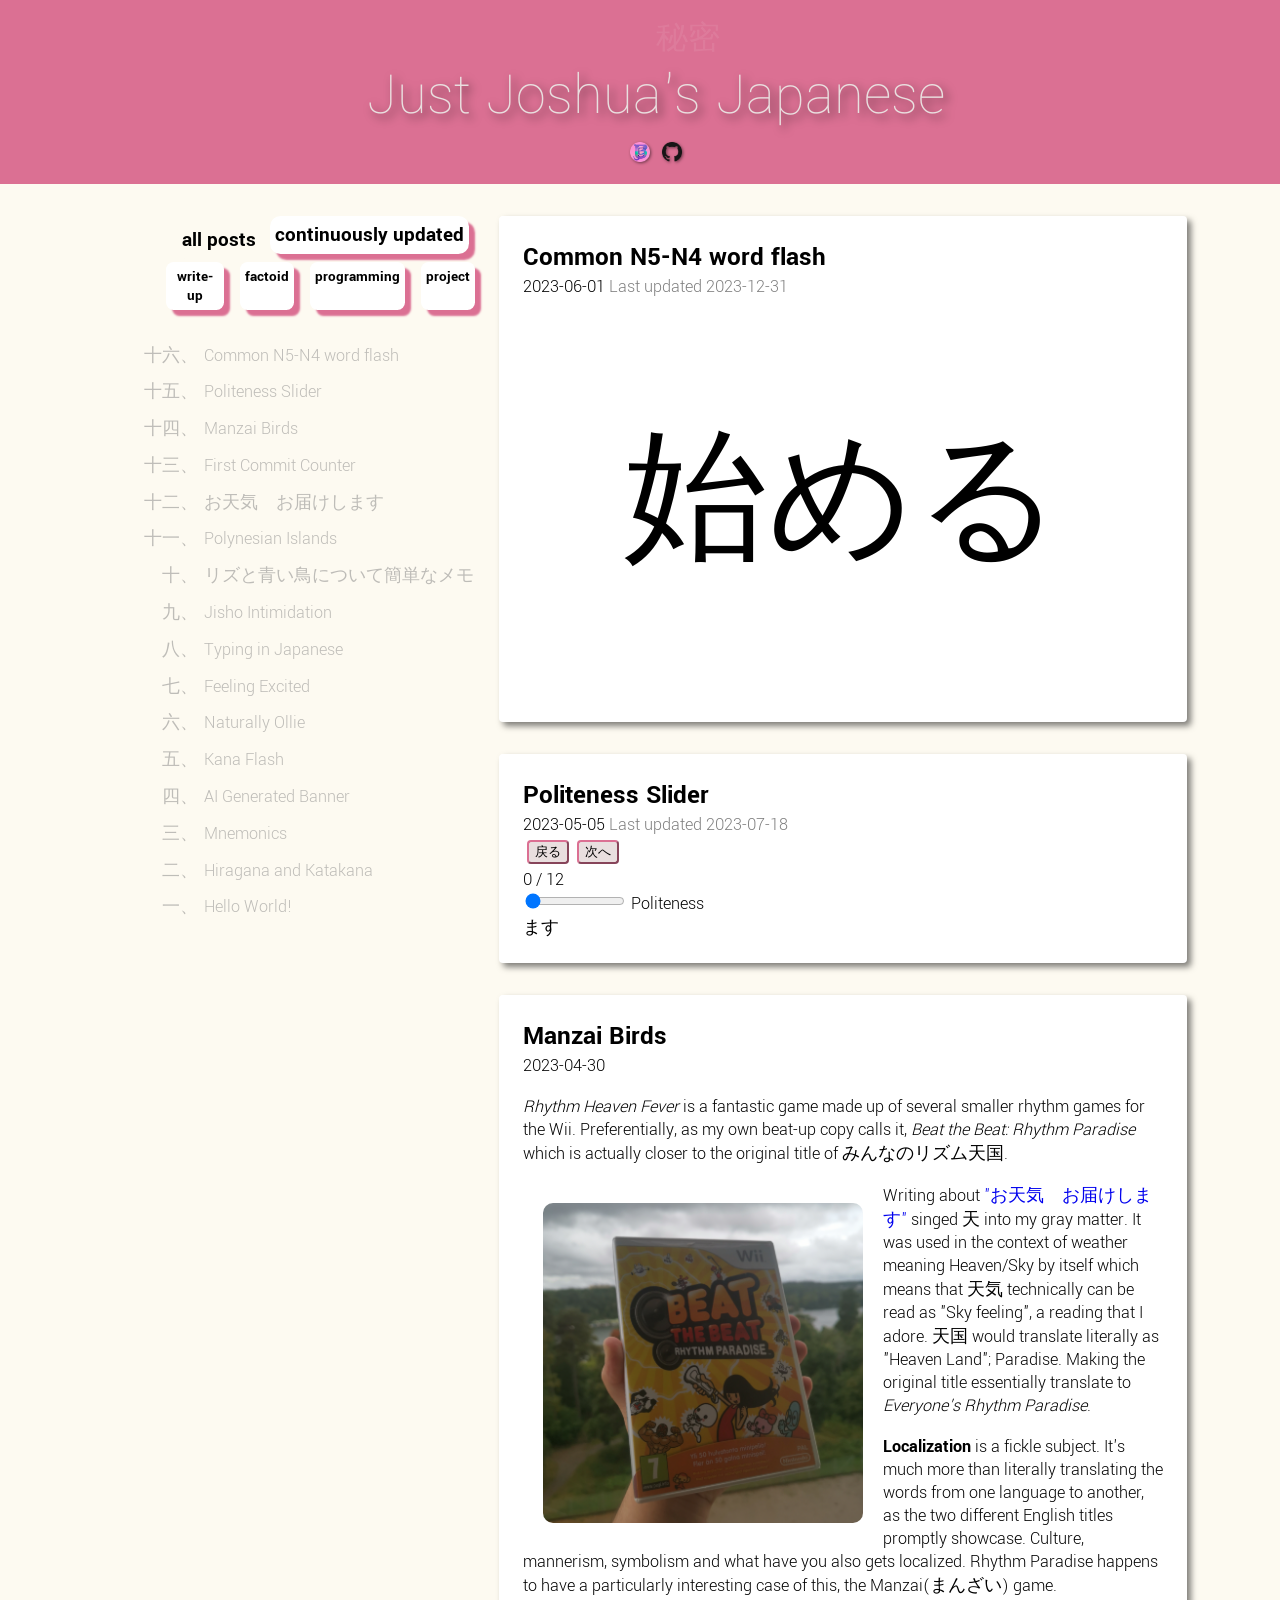
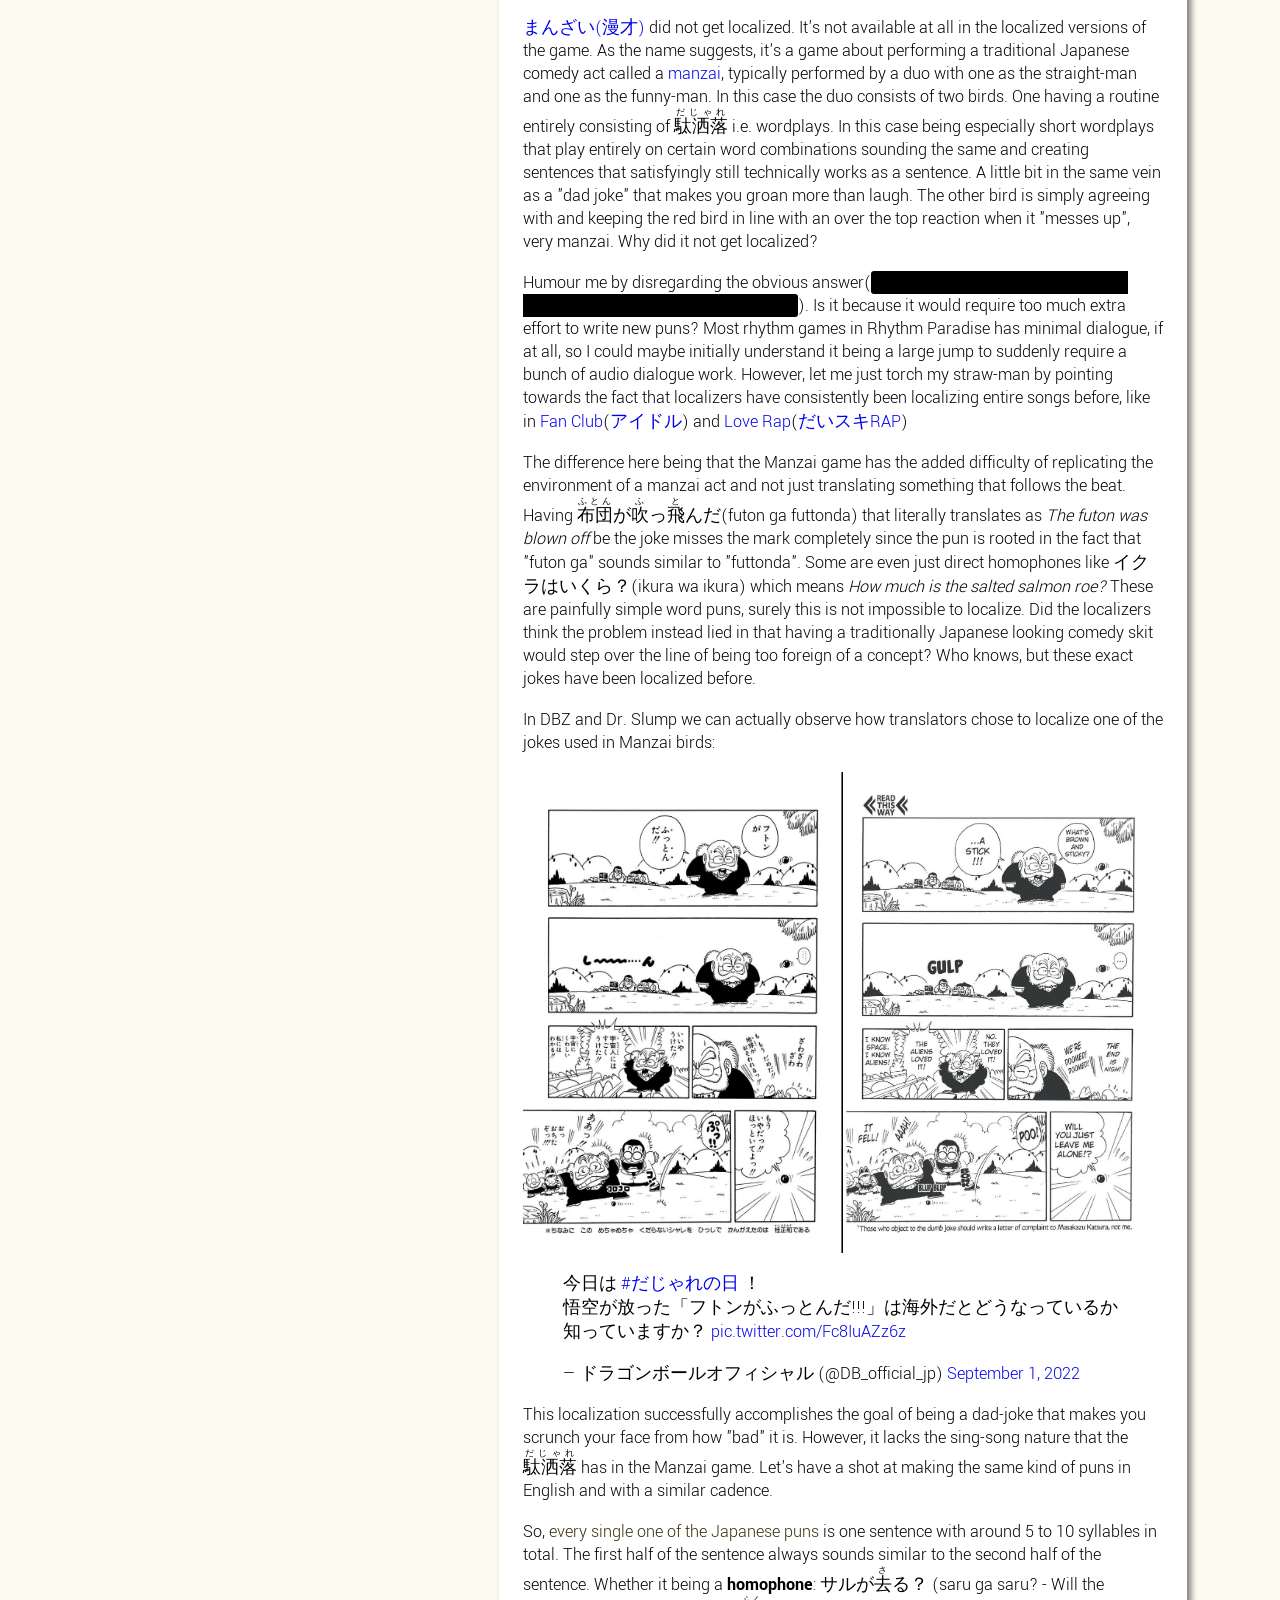
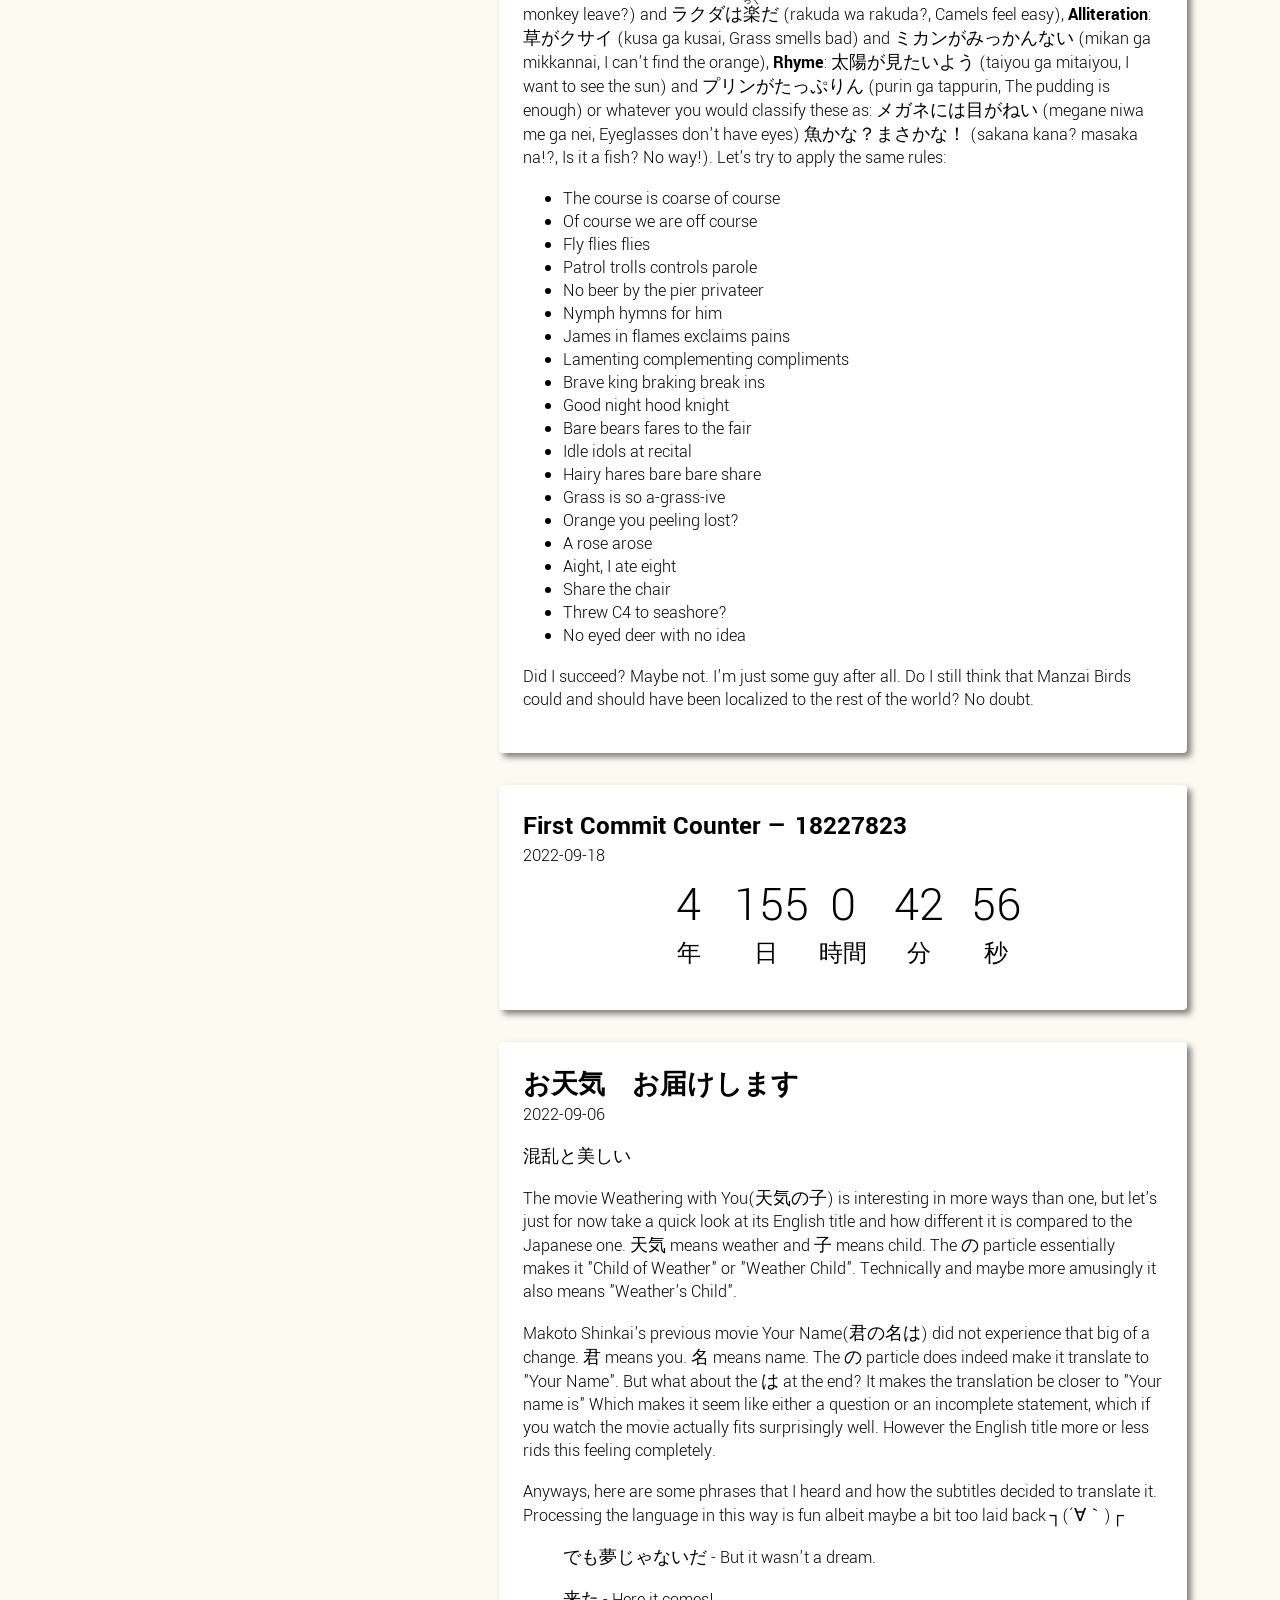
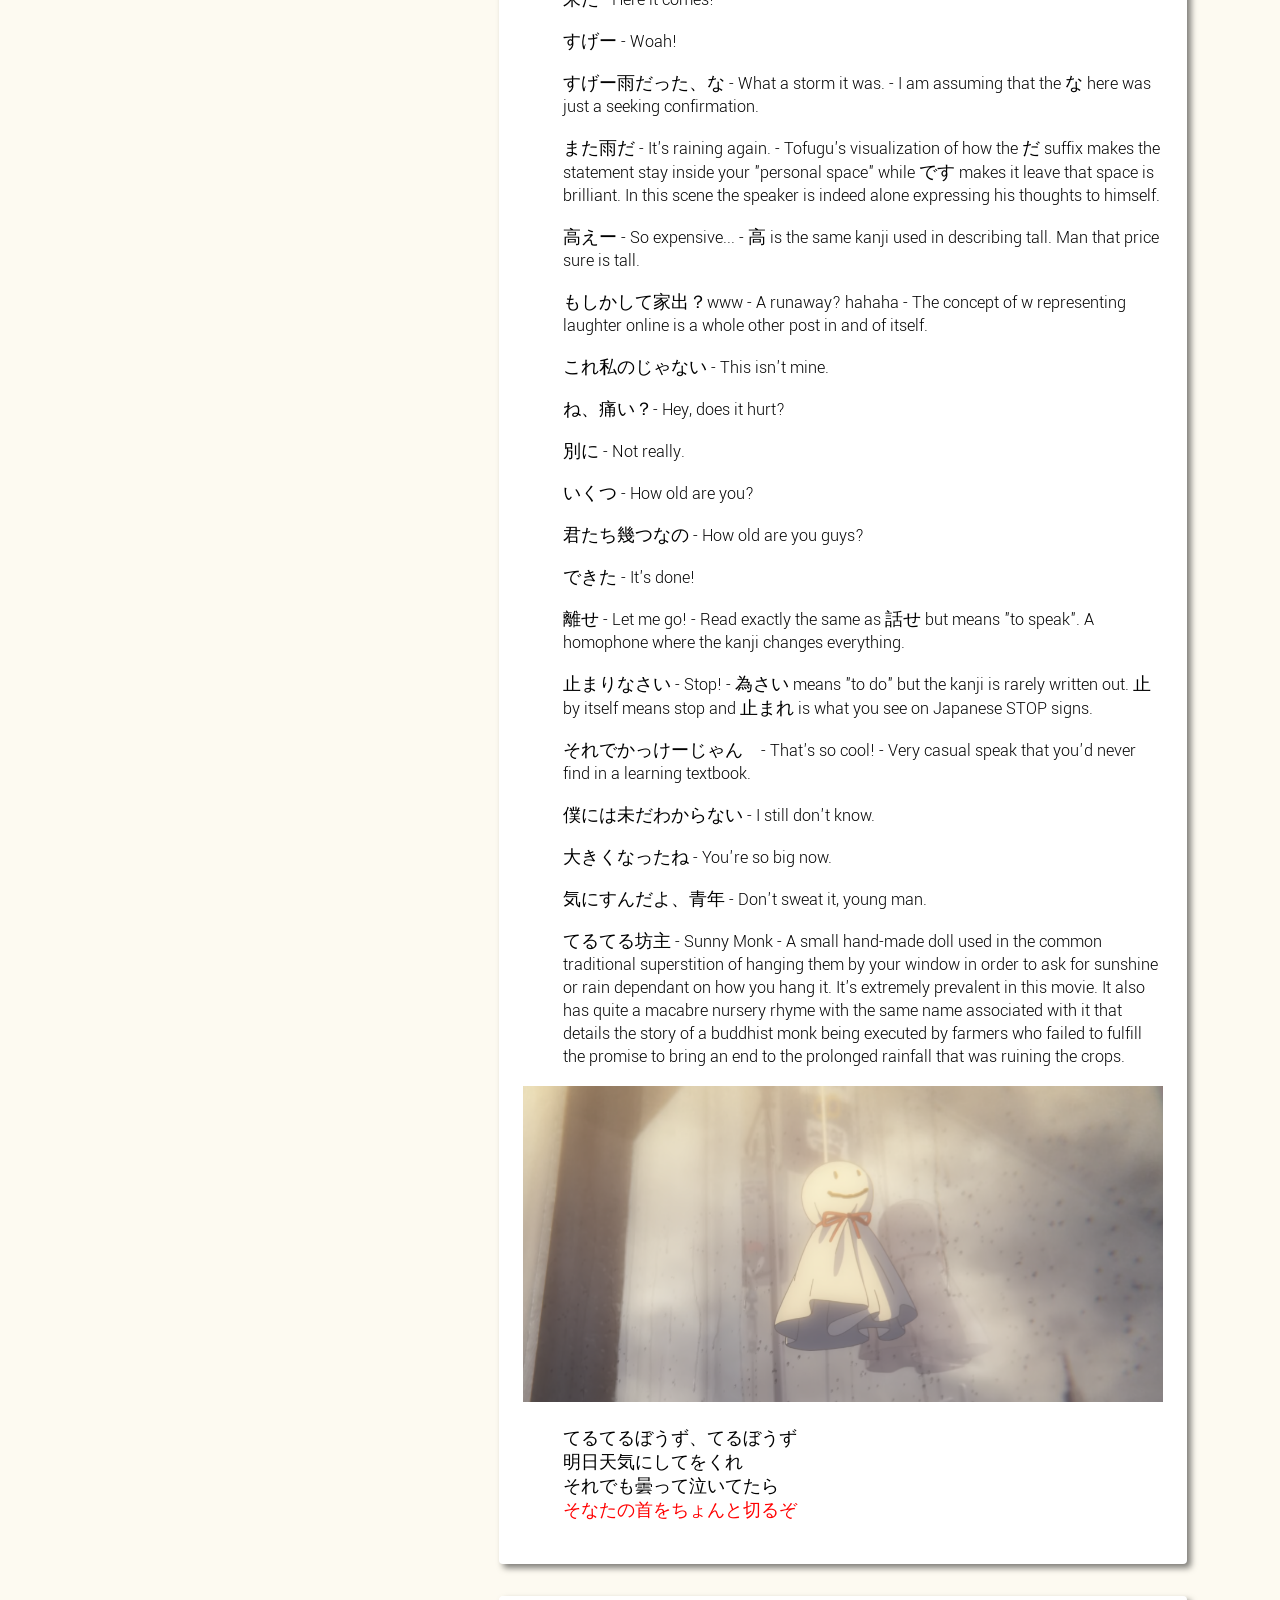
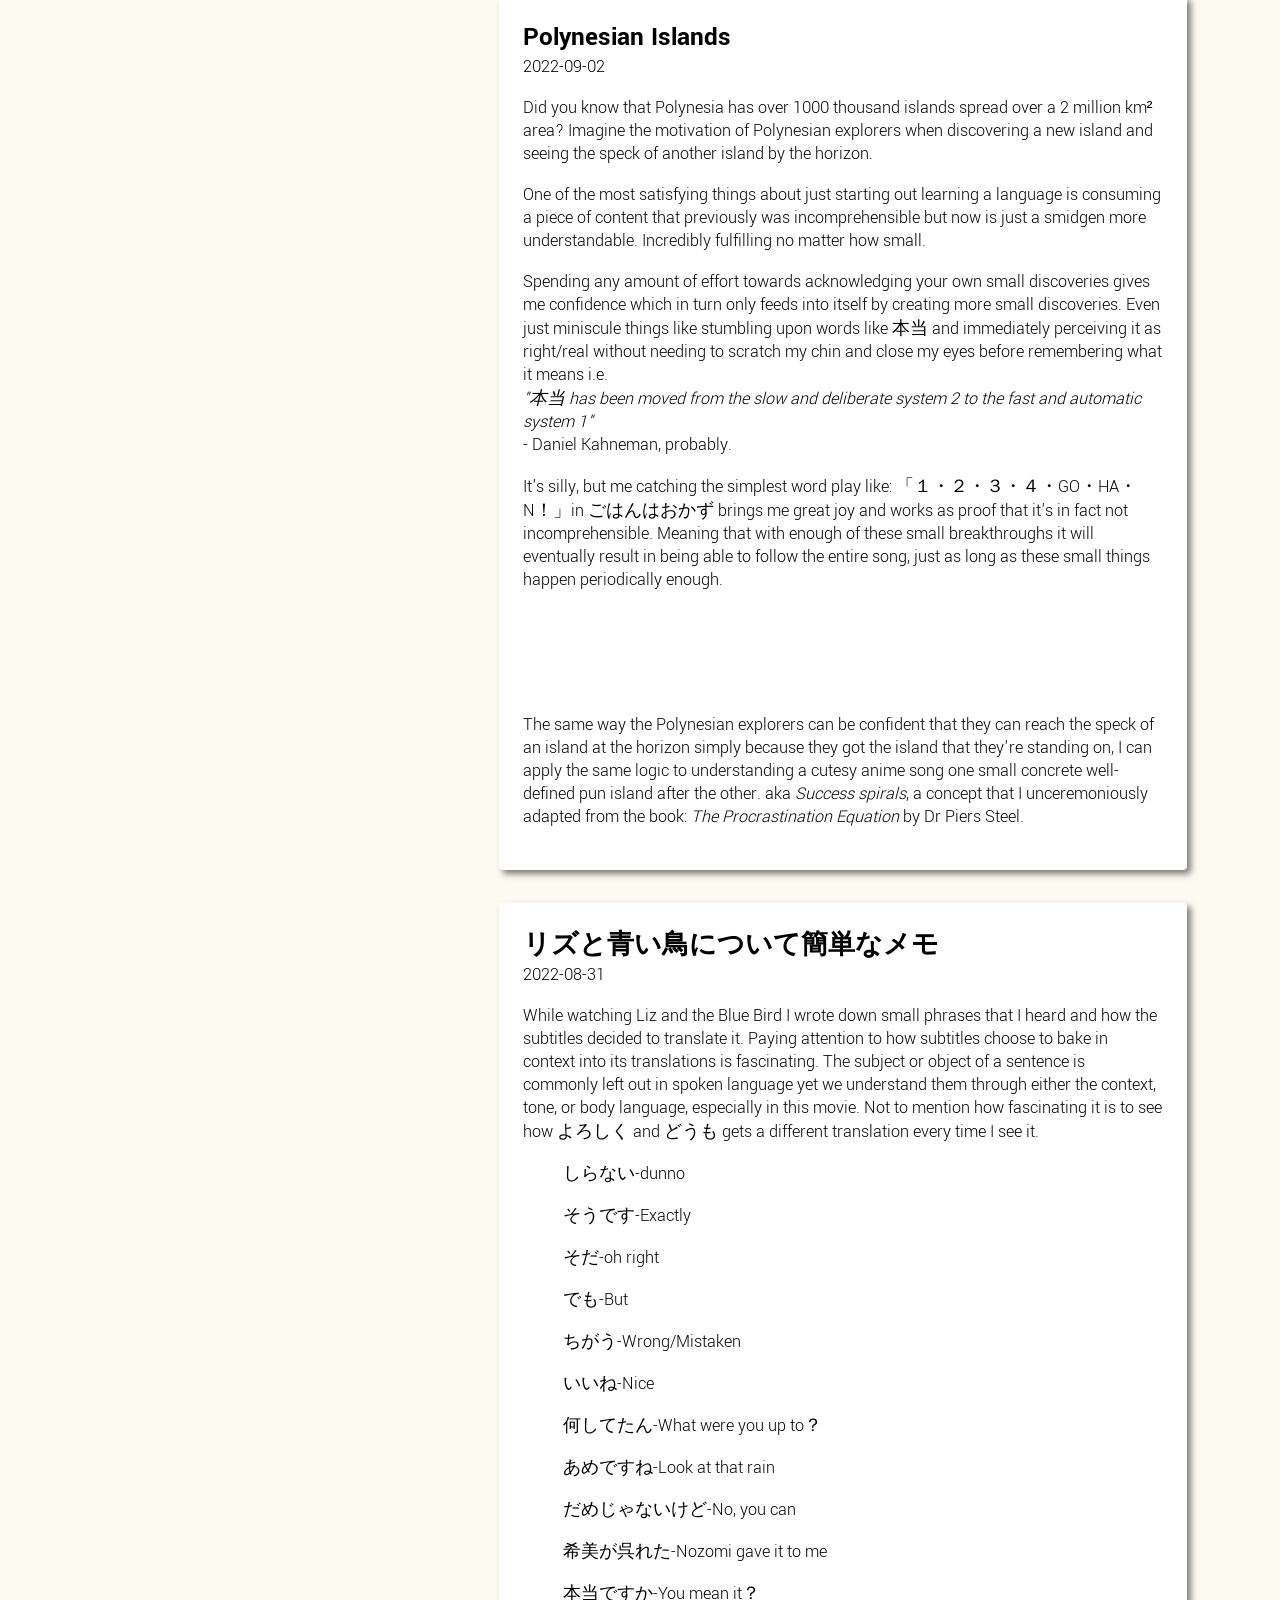
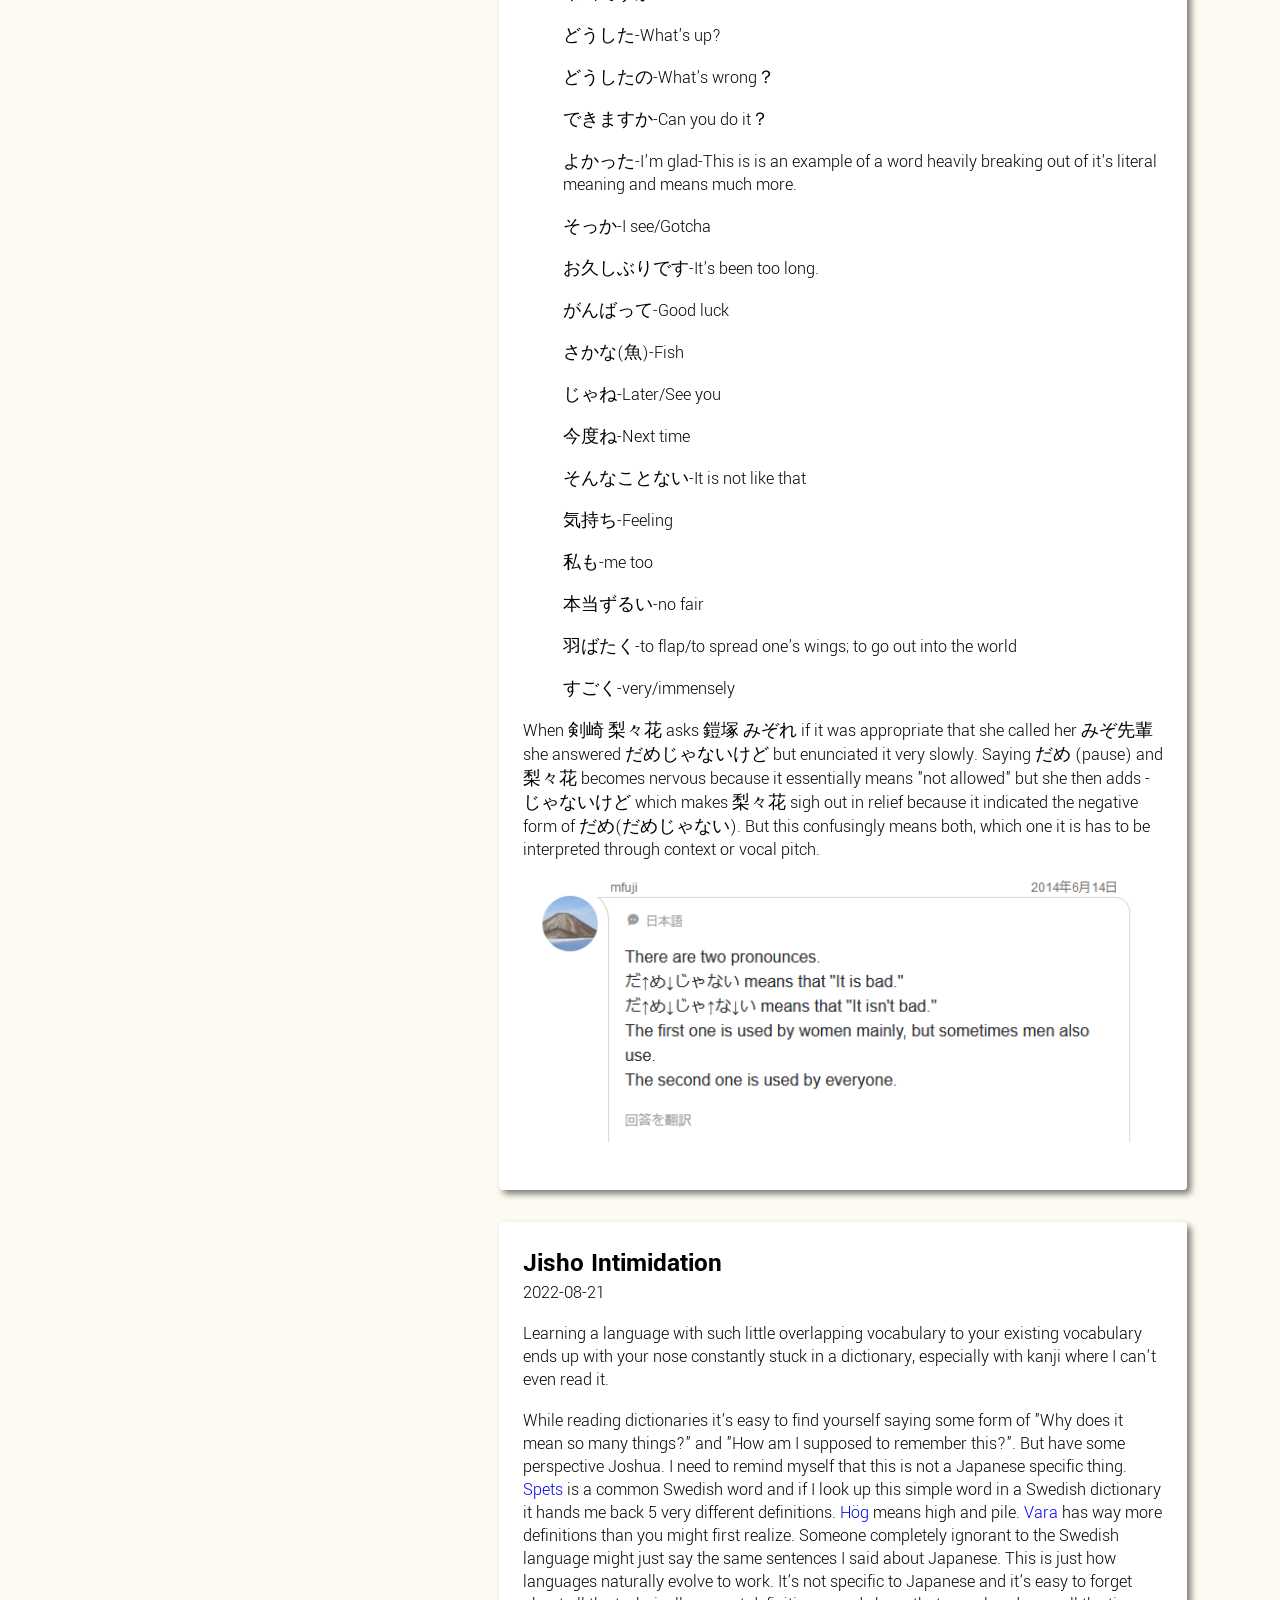
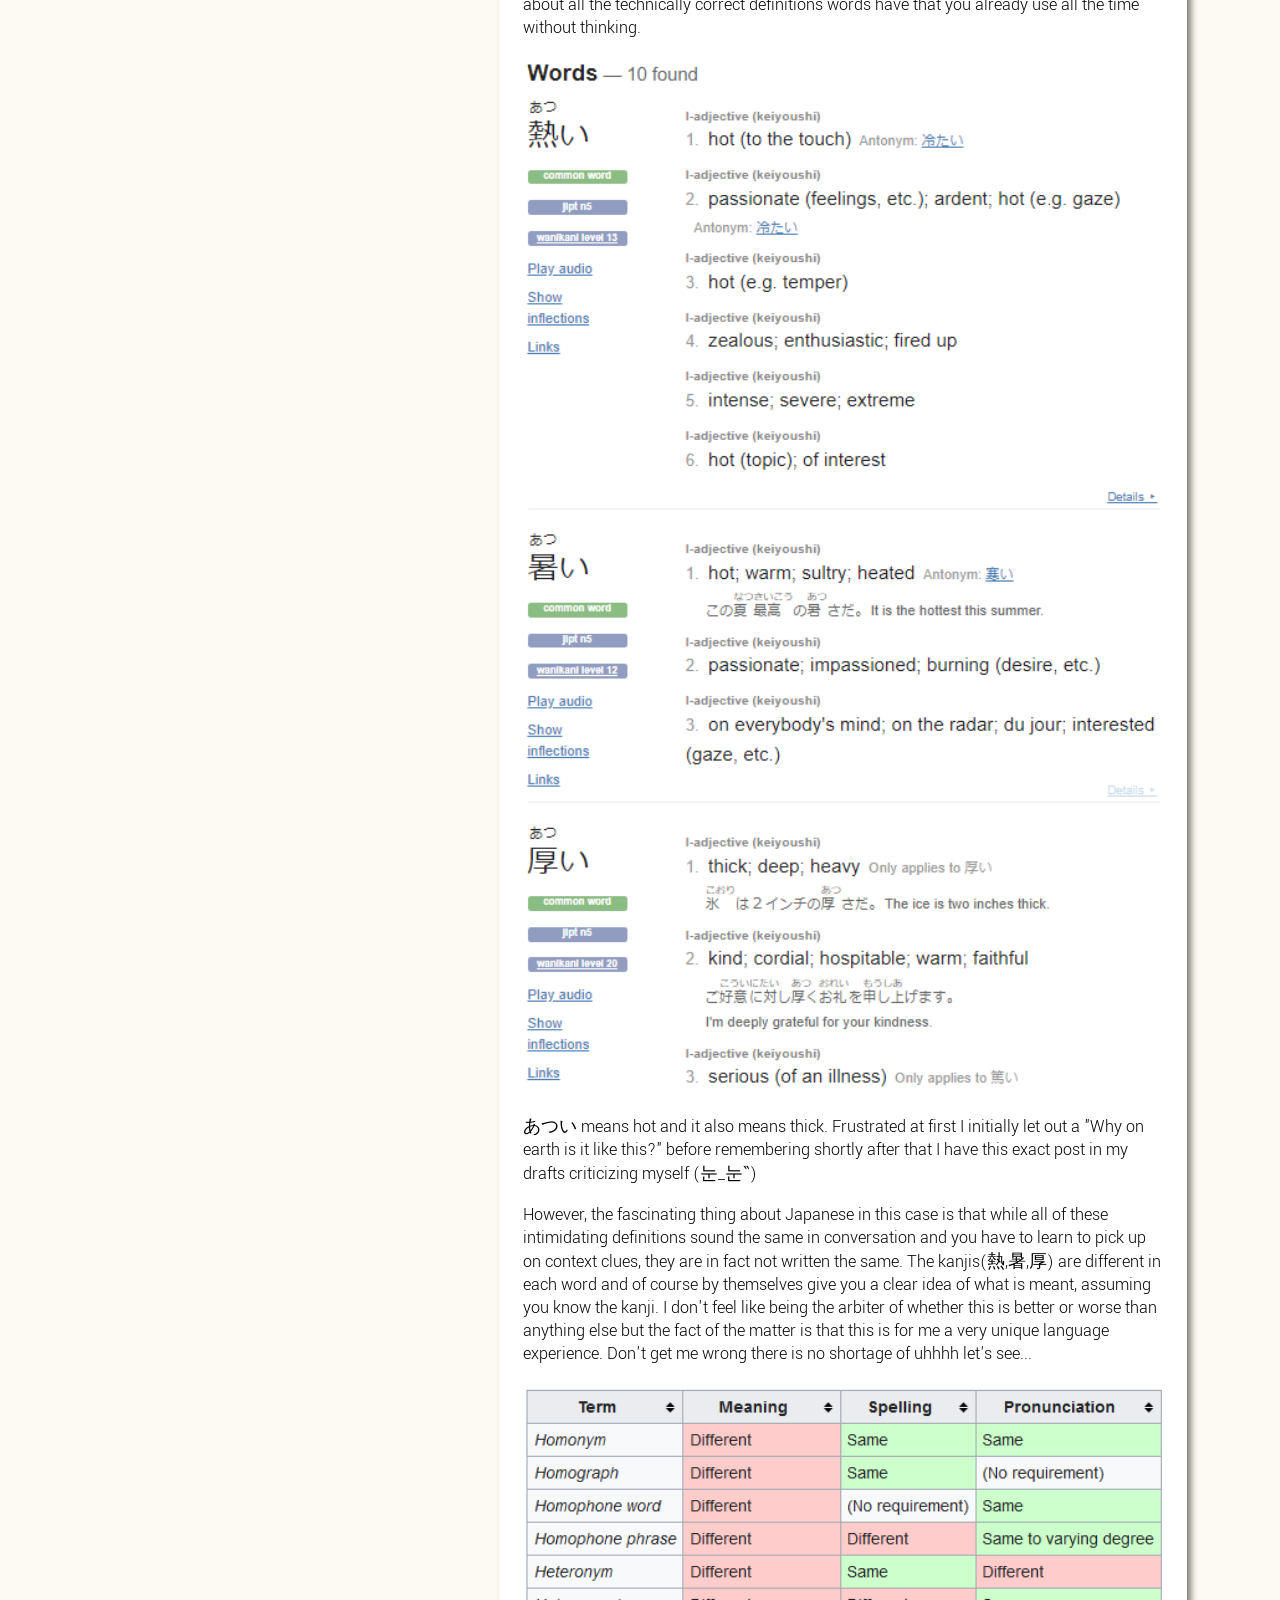
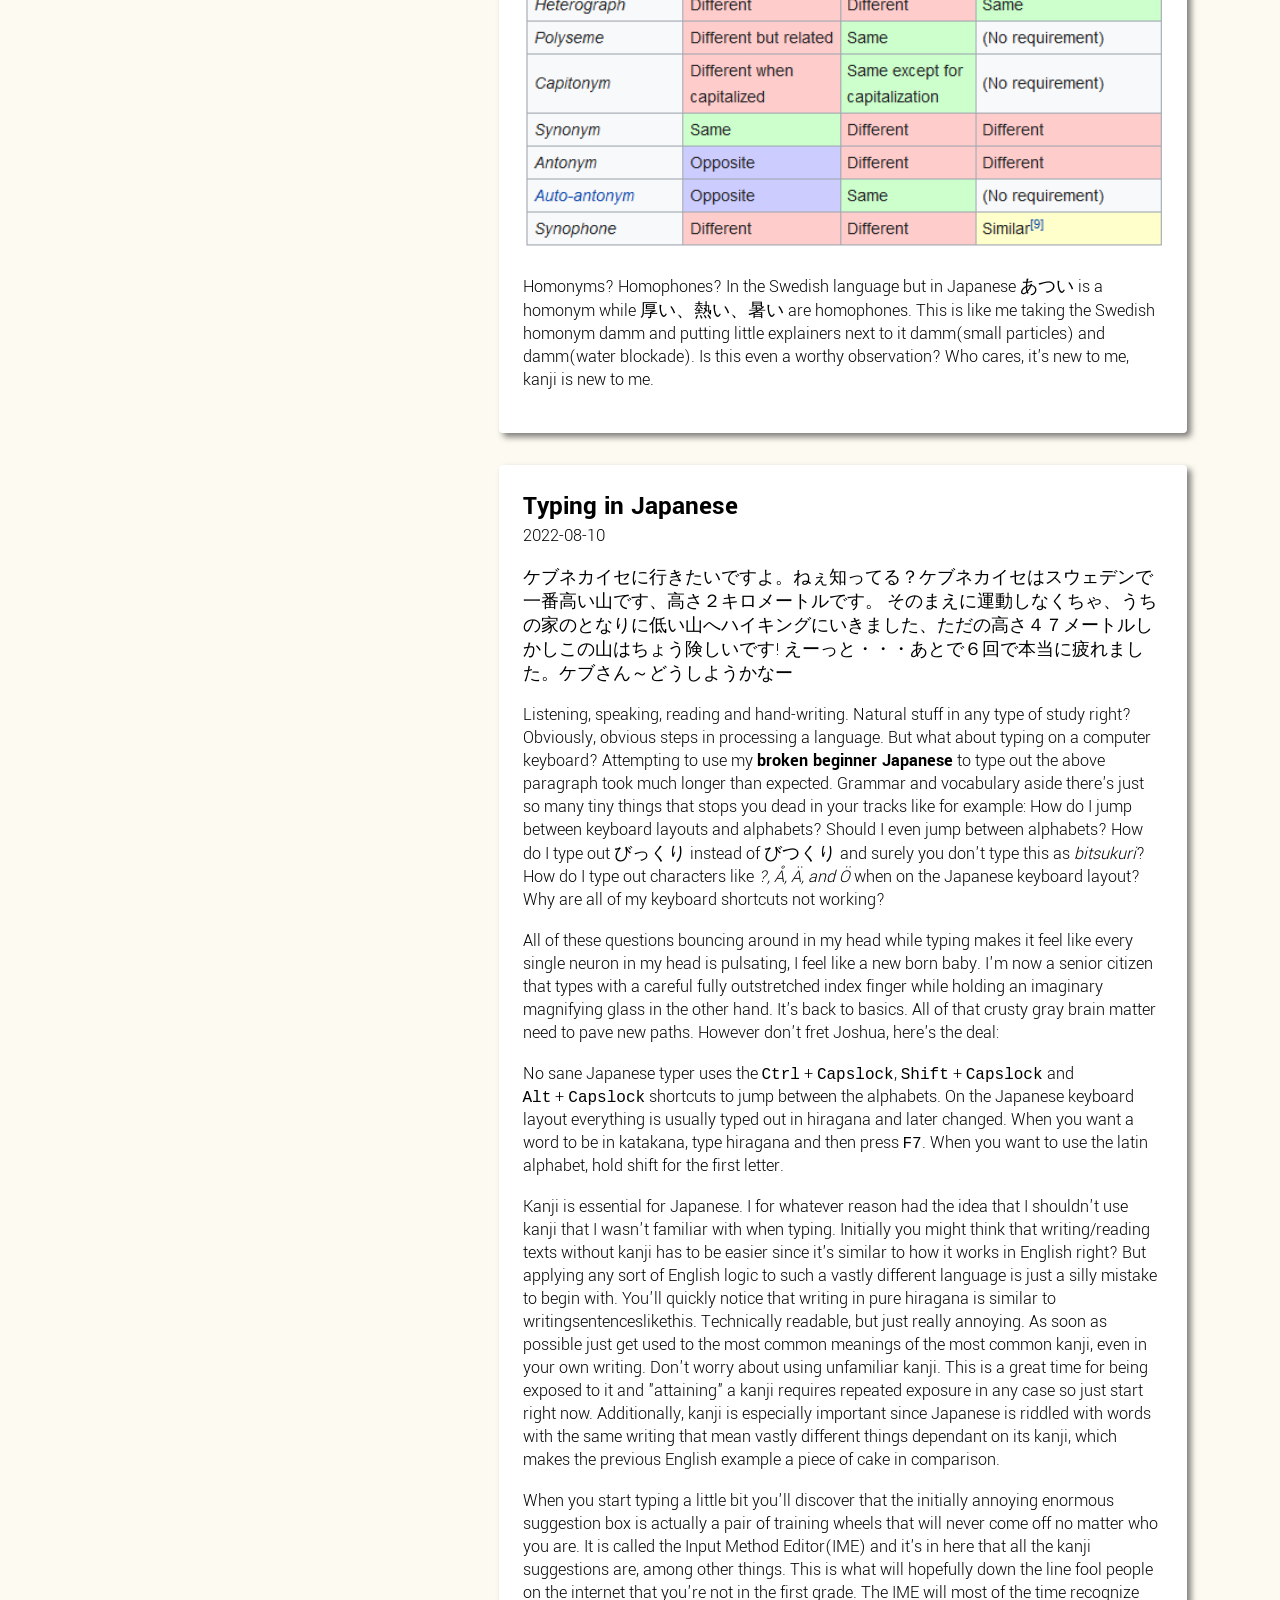
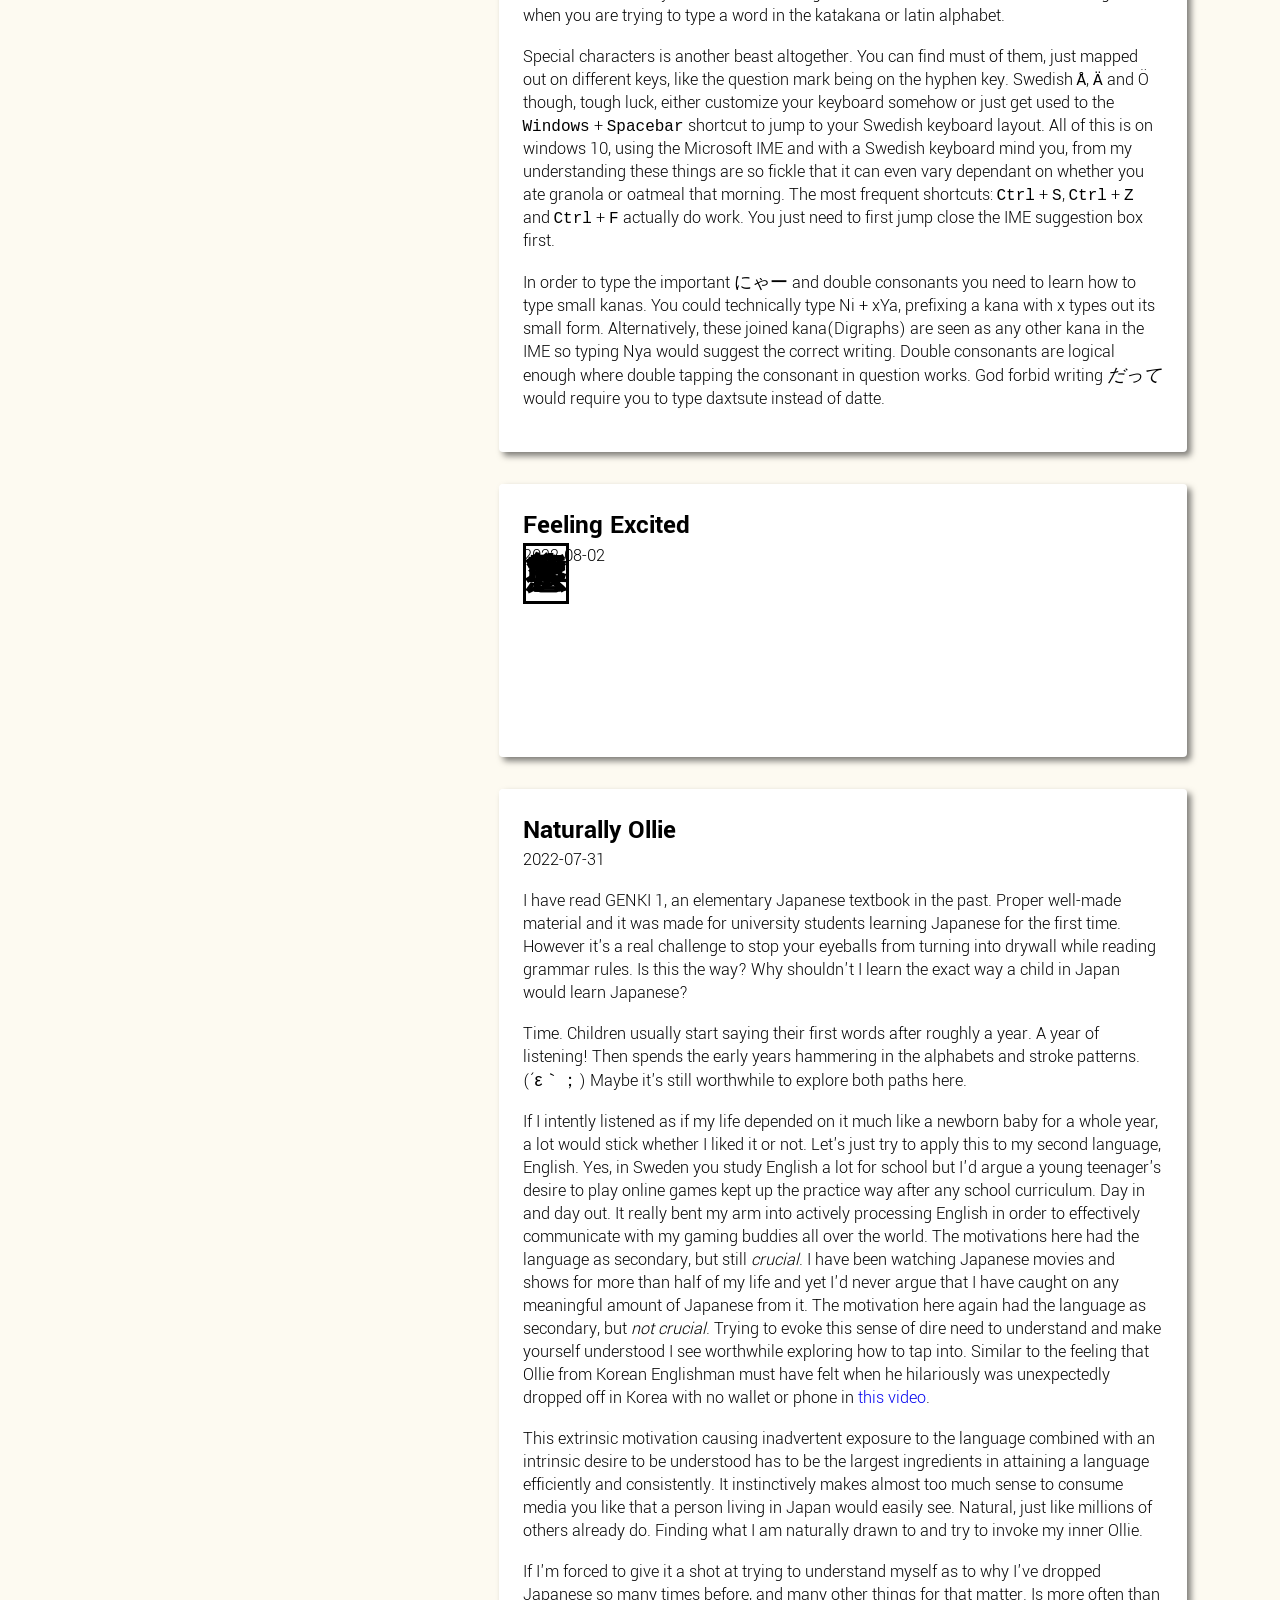
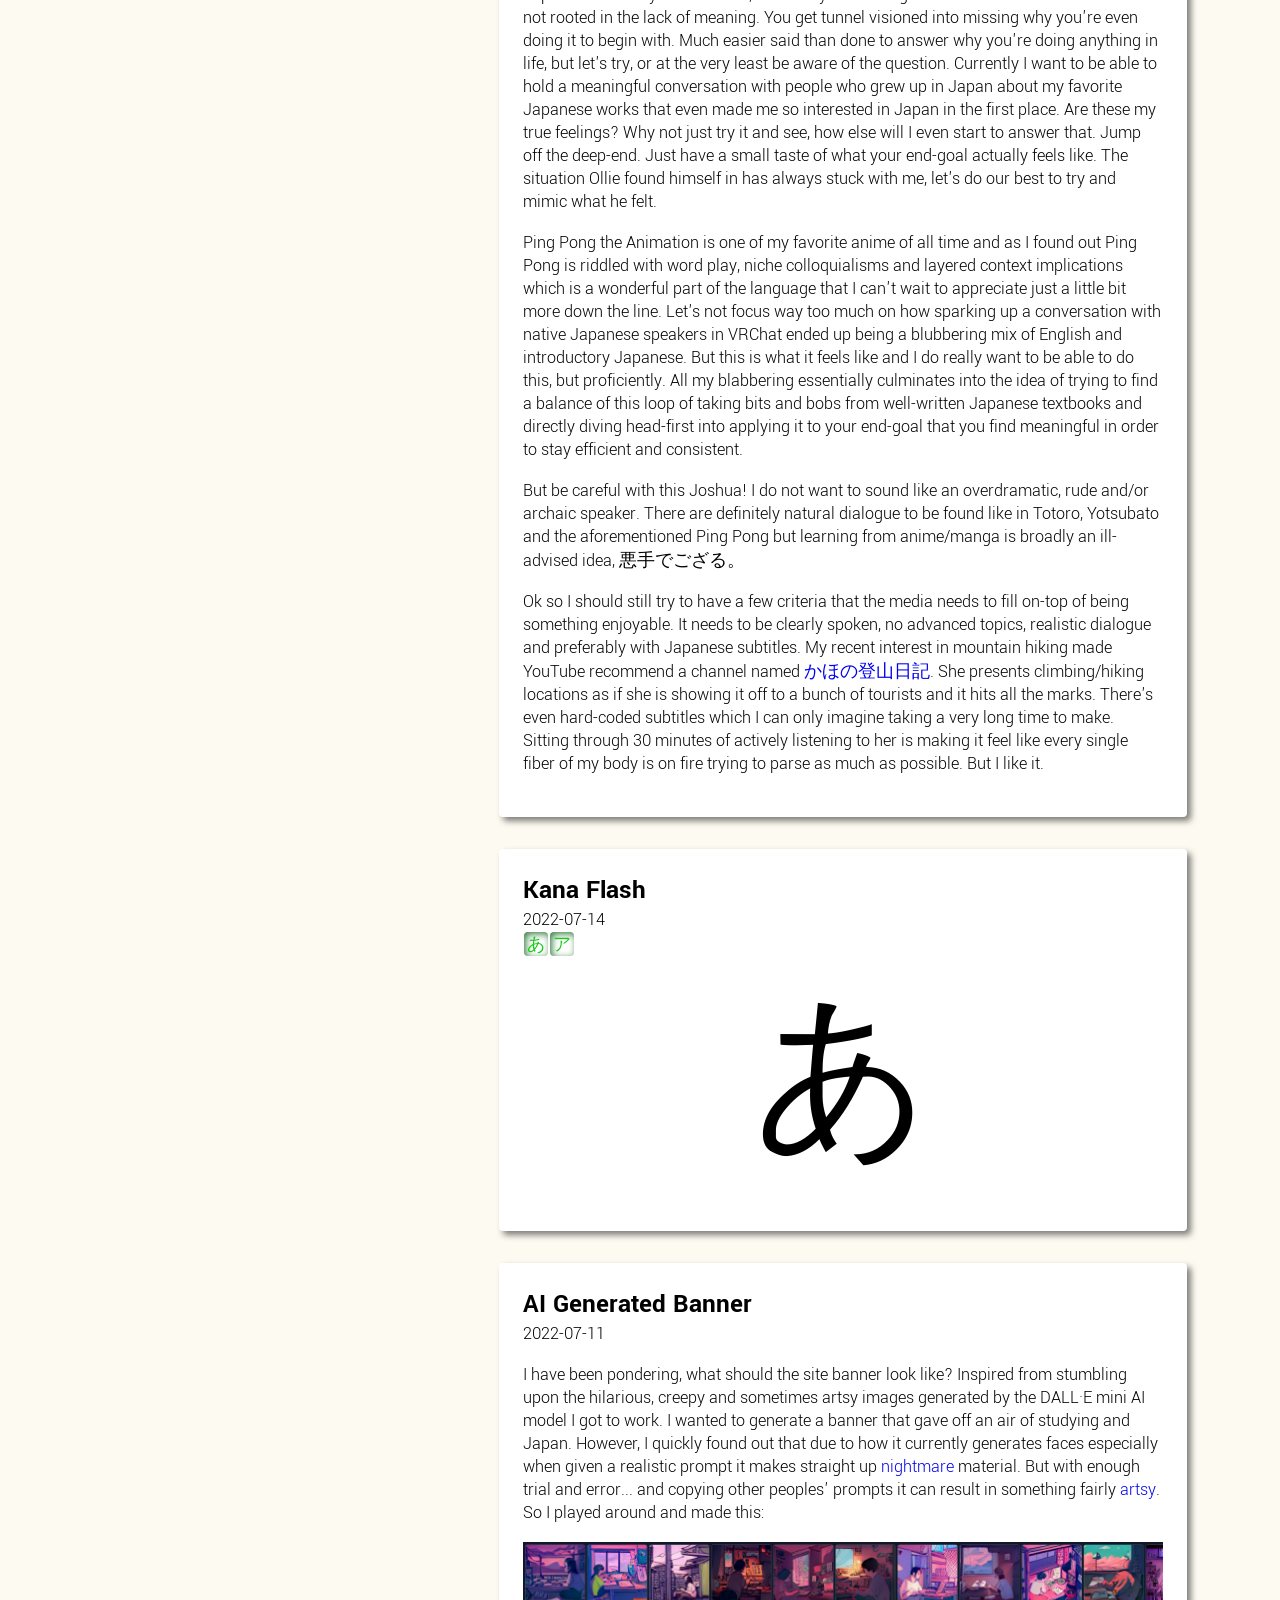
==== commit 16f3ba8c: "-new" ====
--- a/index.html
+++ b/index.html
@@ -129,7 +129,7 @@
             <article id="post16" class="blog-post continuously-updated">
                 <h2>Common N5-N4 word flash</h2>
                 <time class="date" datetime="">2023-06-01</time>
-                <time class="date date-last-updated" datetime="2023-06-01">Last updated 2023-11-19</time>
+                <time class="date date-last-updated" datetime="2023-06-01">Last updated 2023-12-31</time>
                 <article>
                     <div id="flash-square-common-words" onclick="flashSquareCommonWordClick()">
                         <div id="flash-square-common-word">始める</div>
